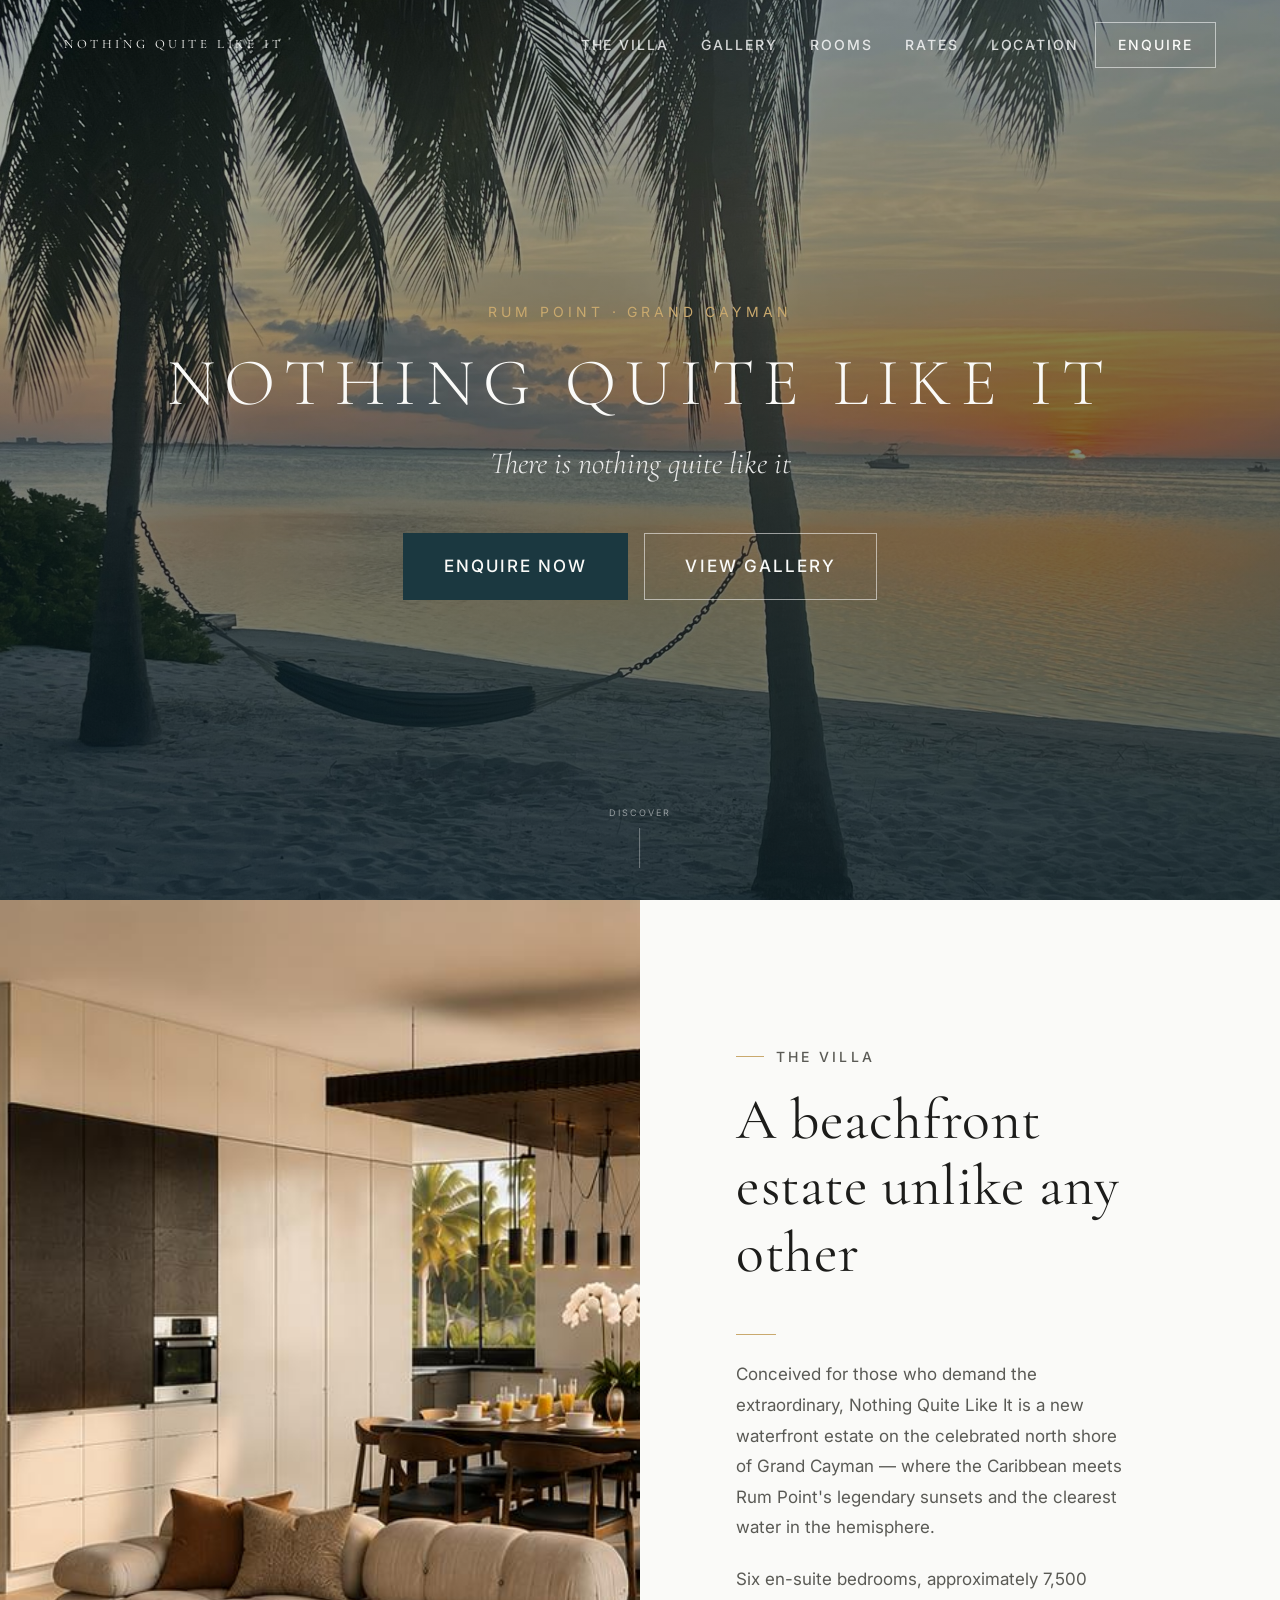
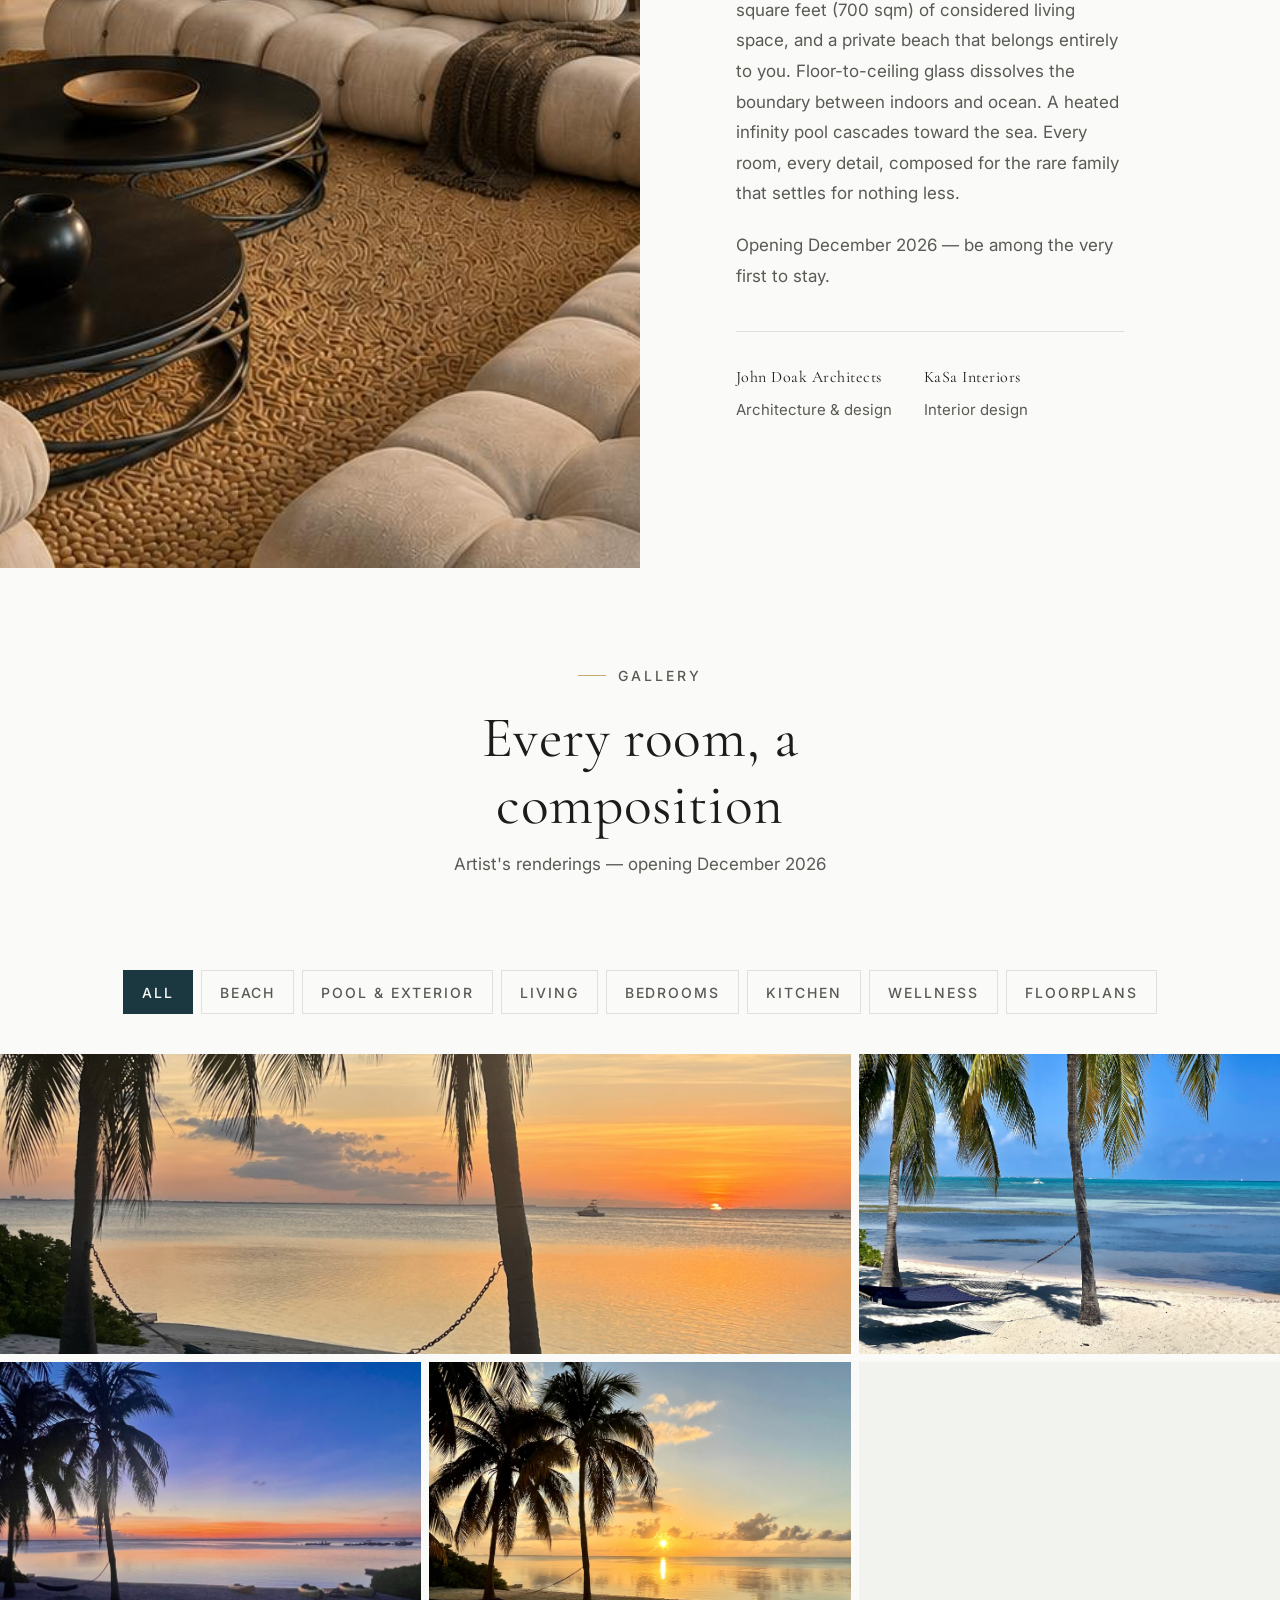
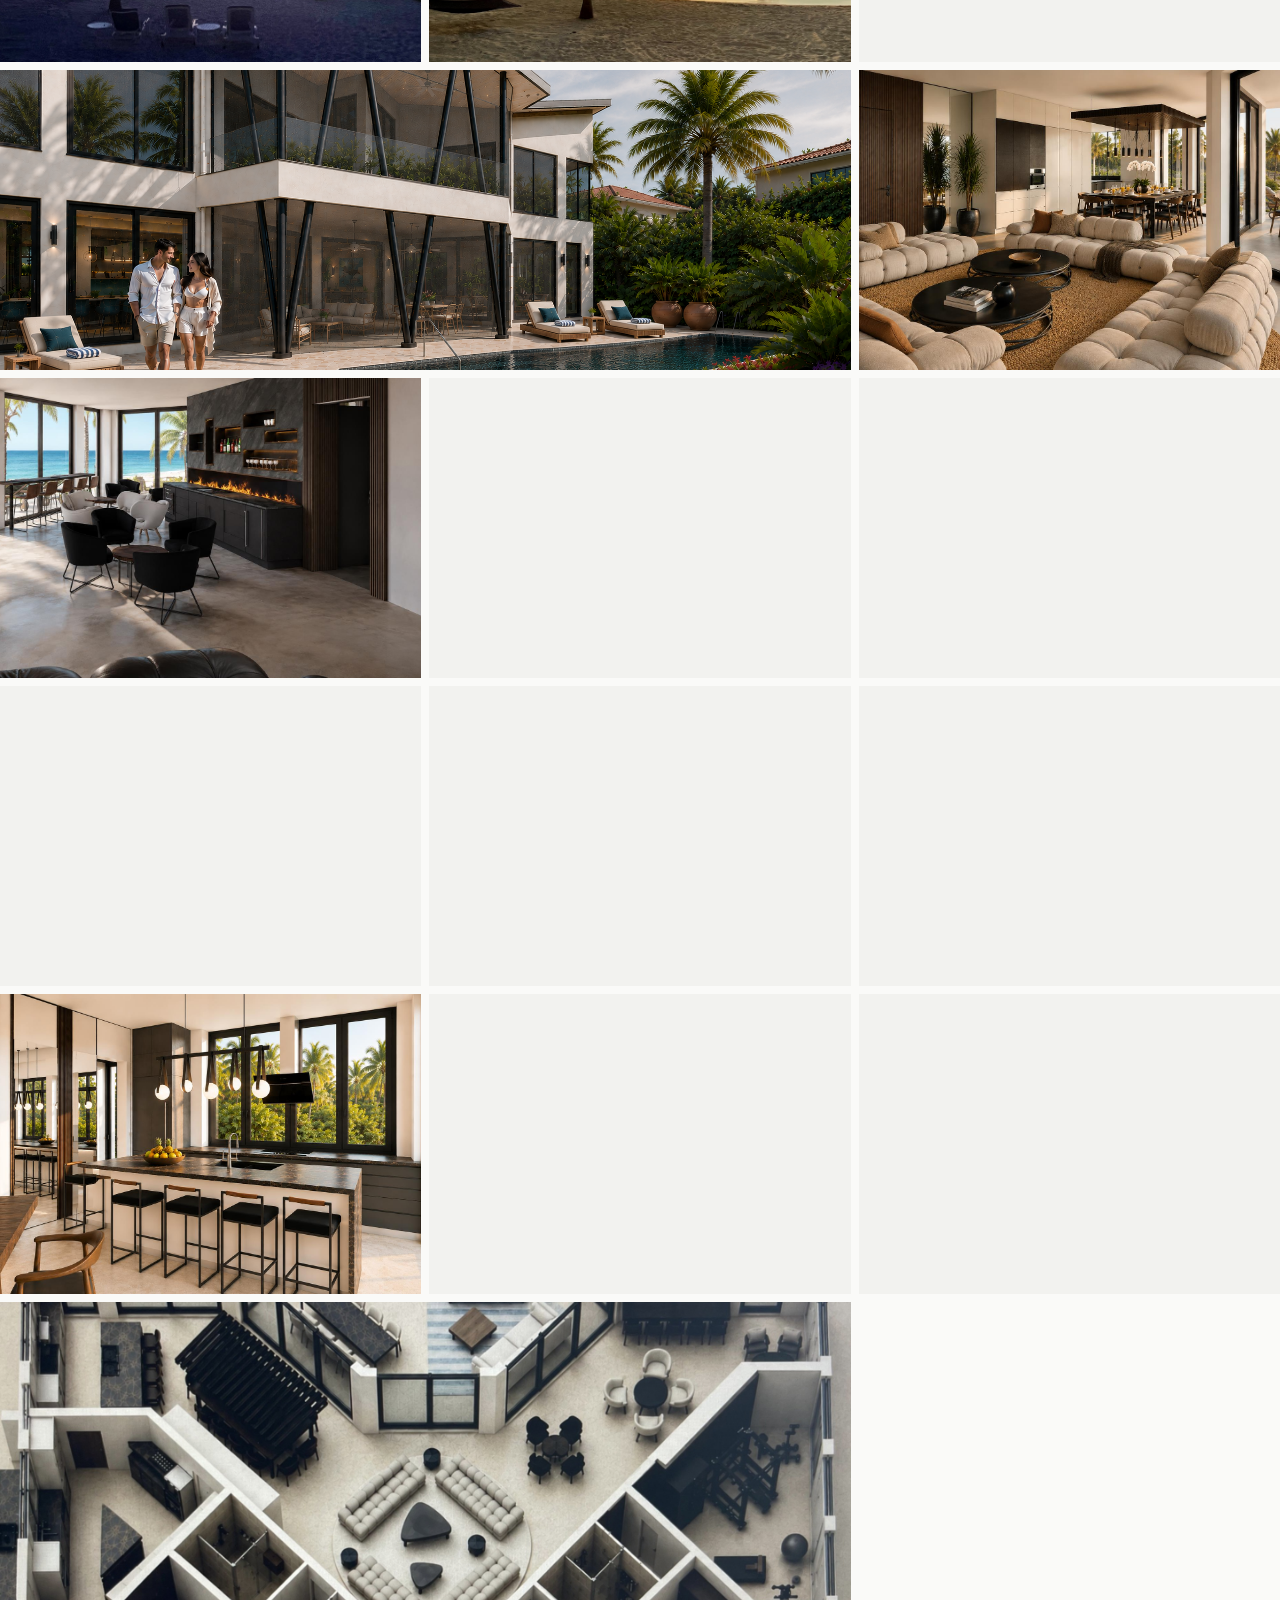
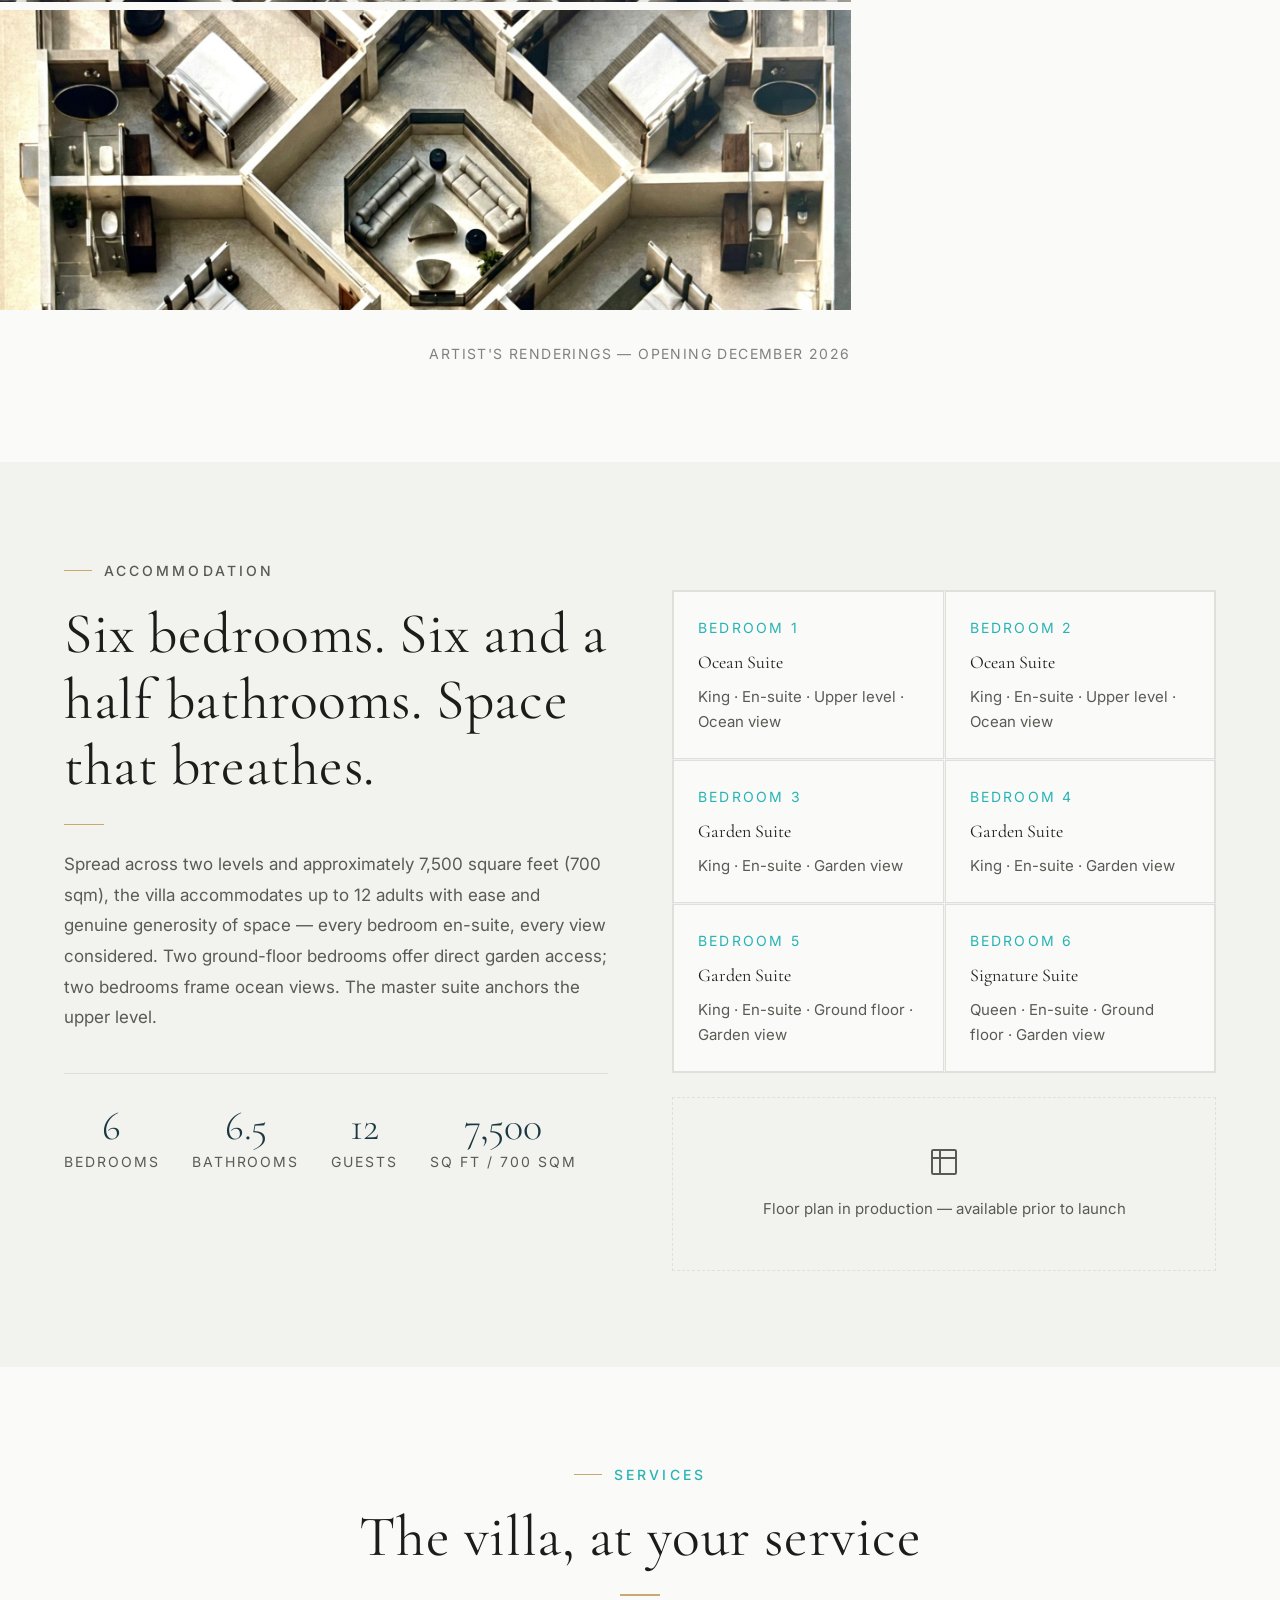
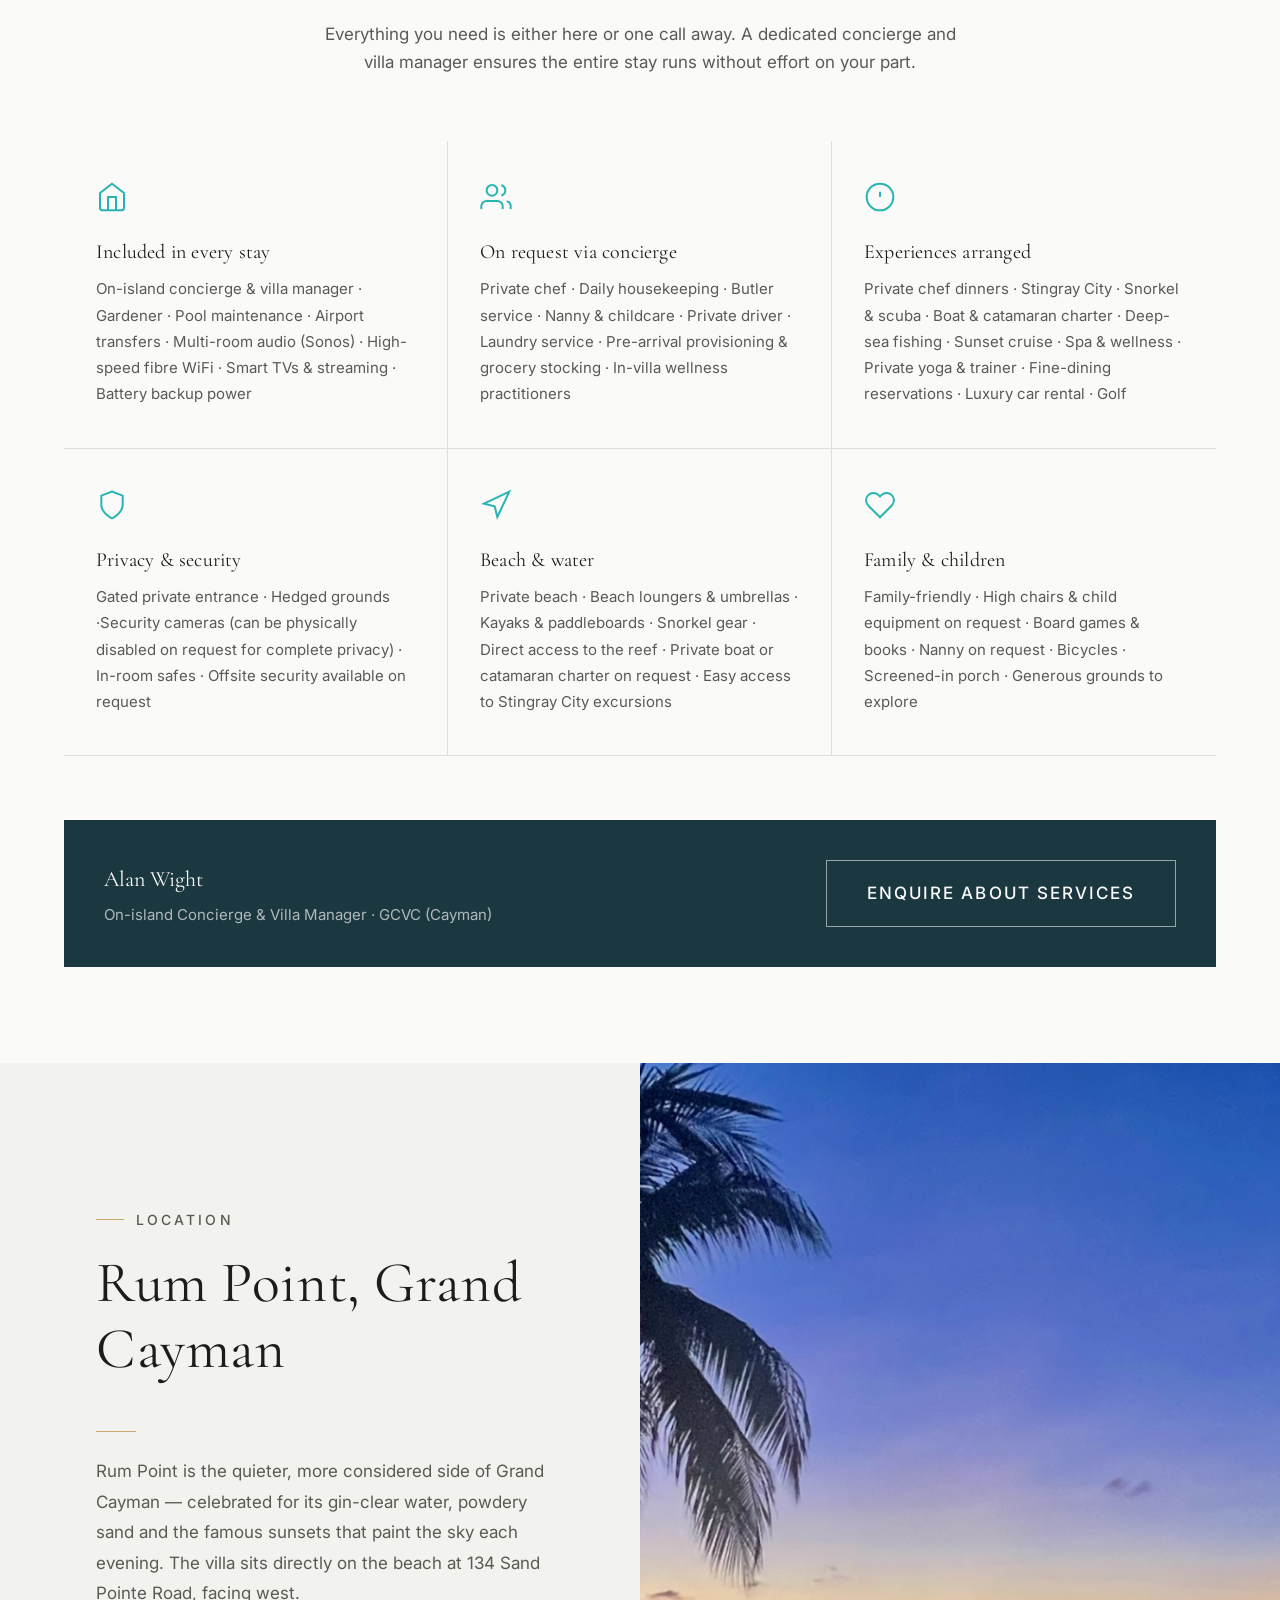
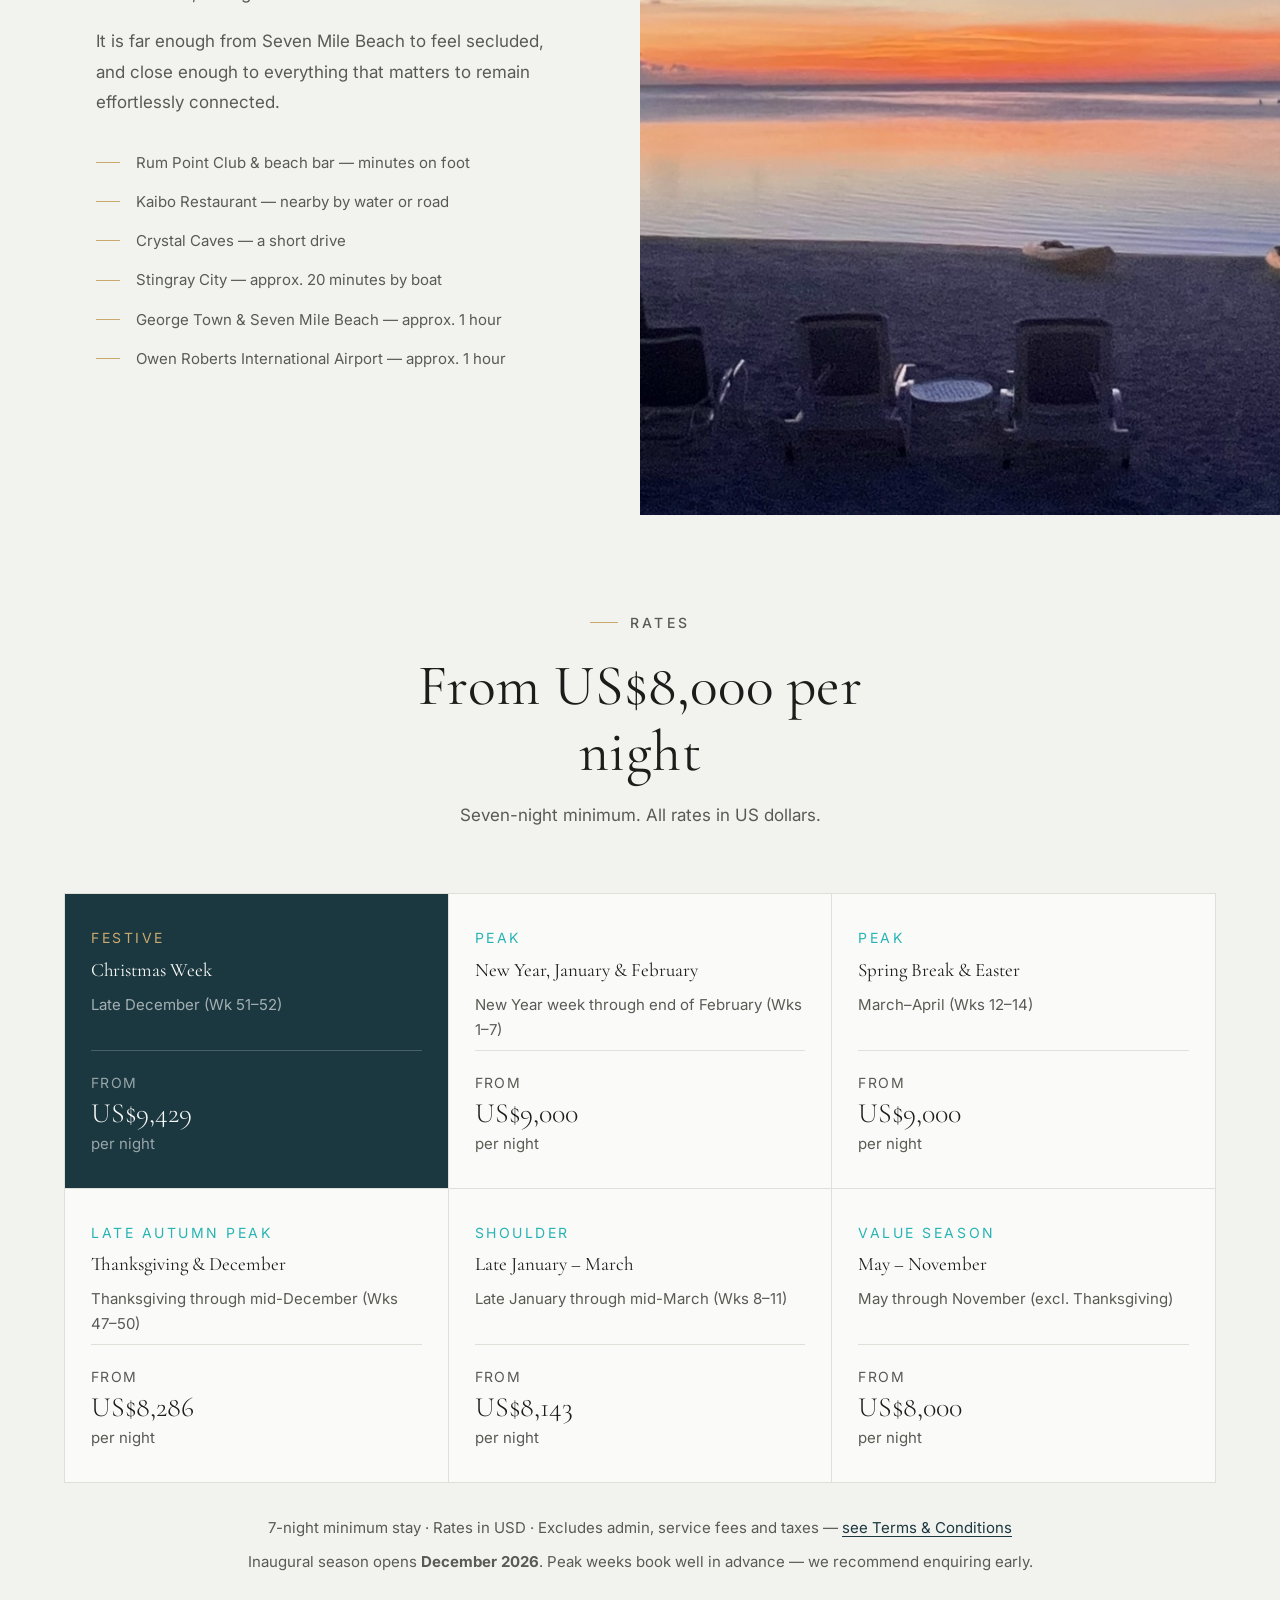
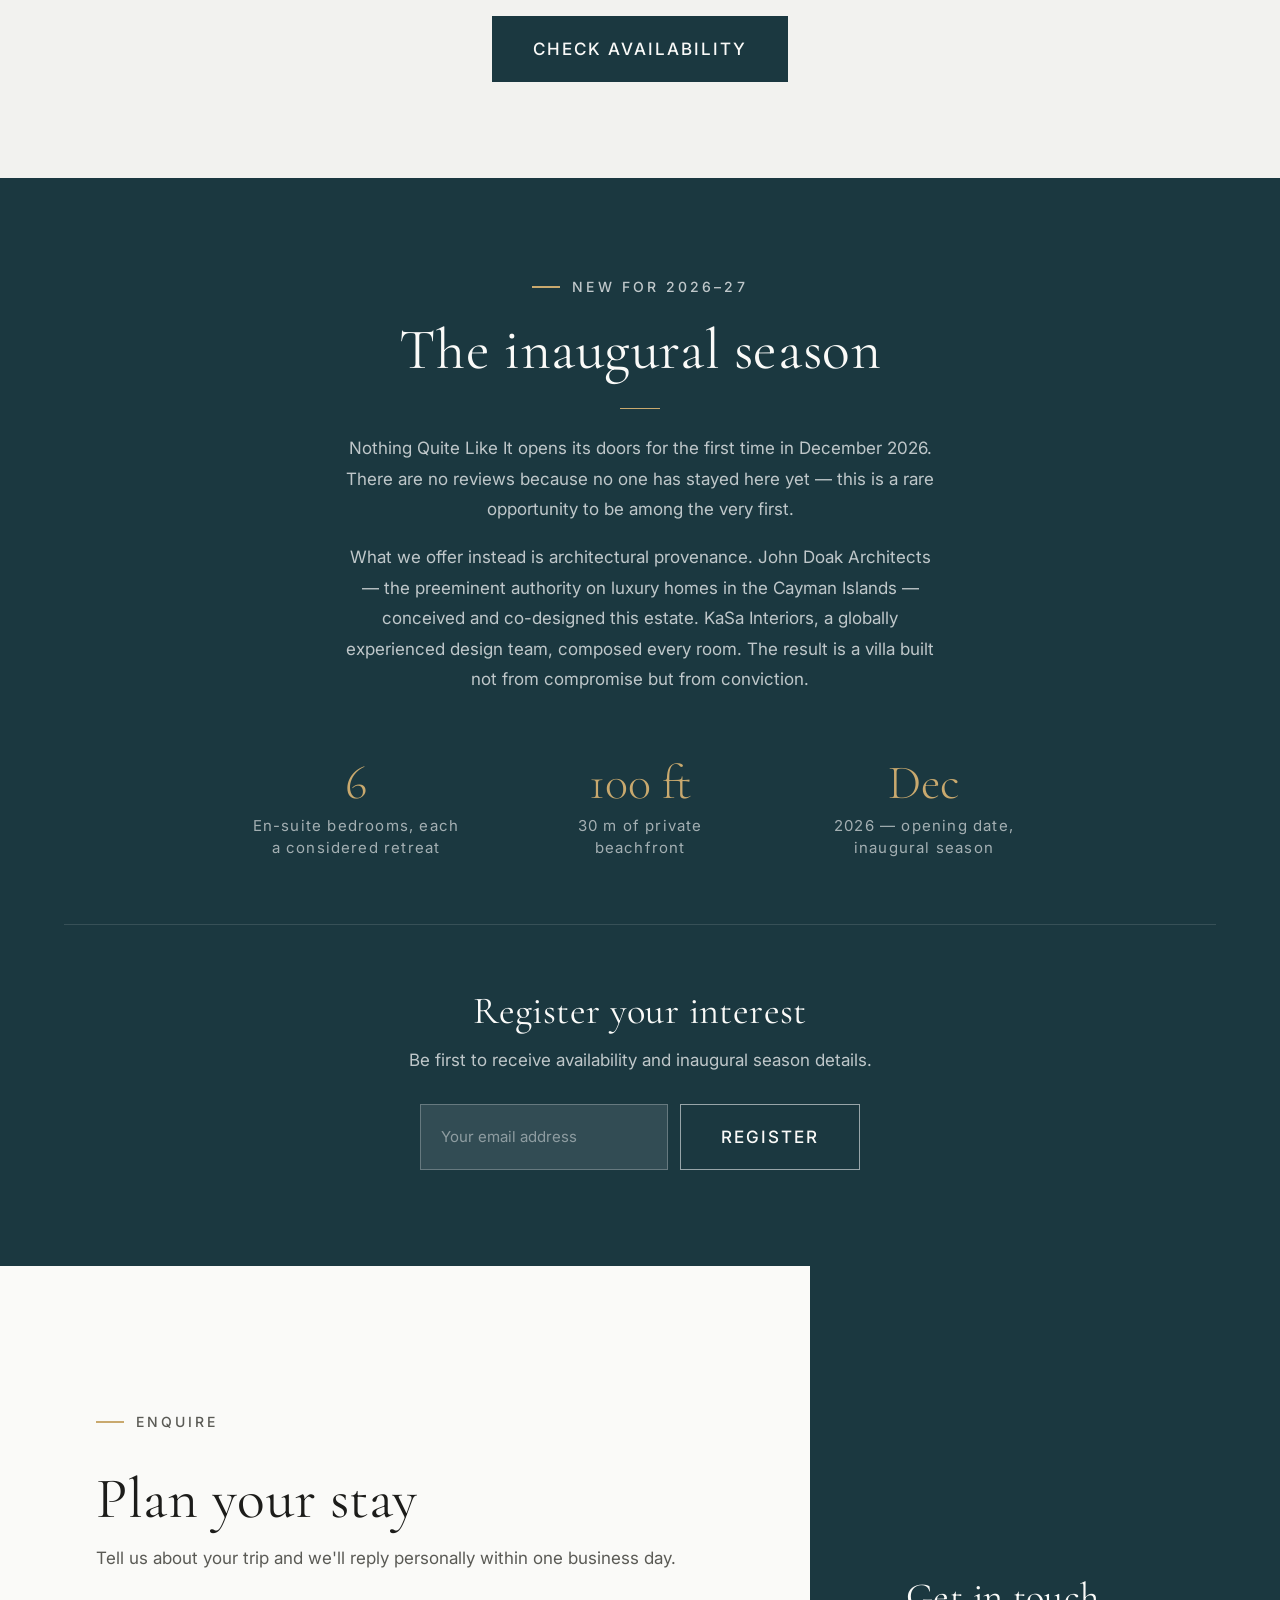
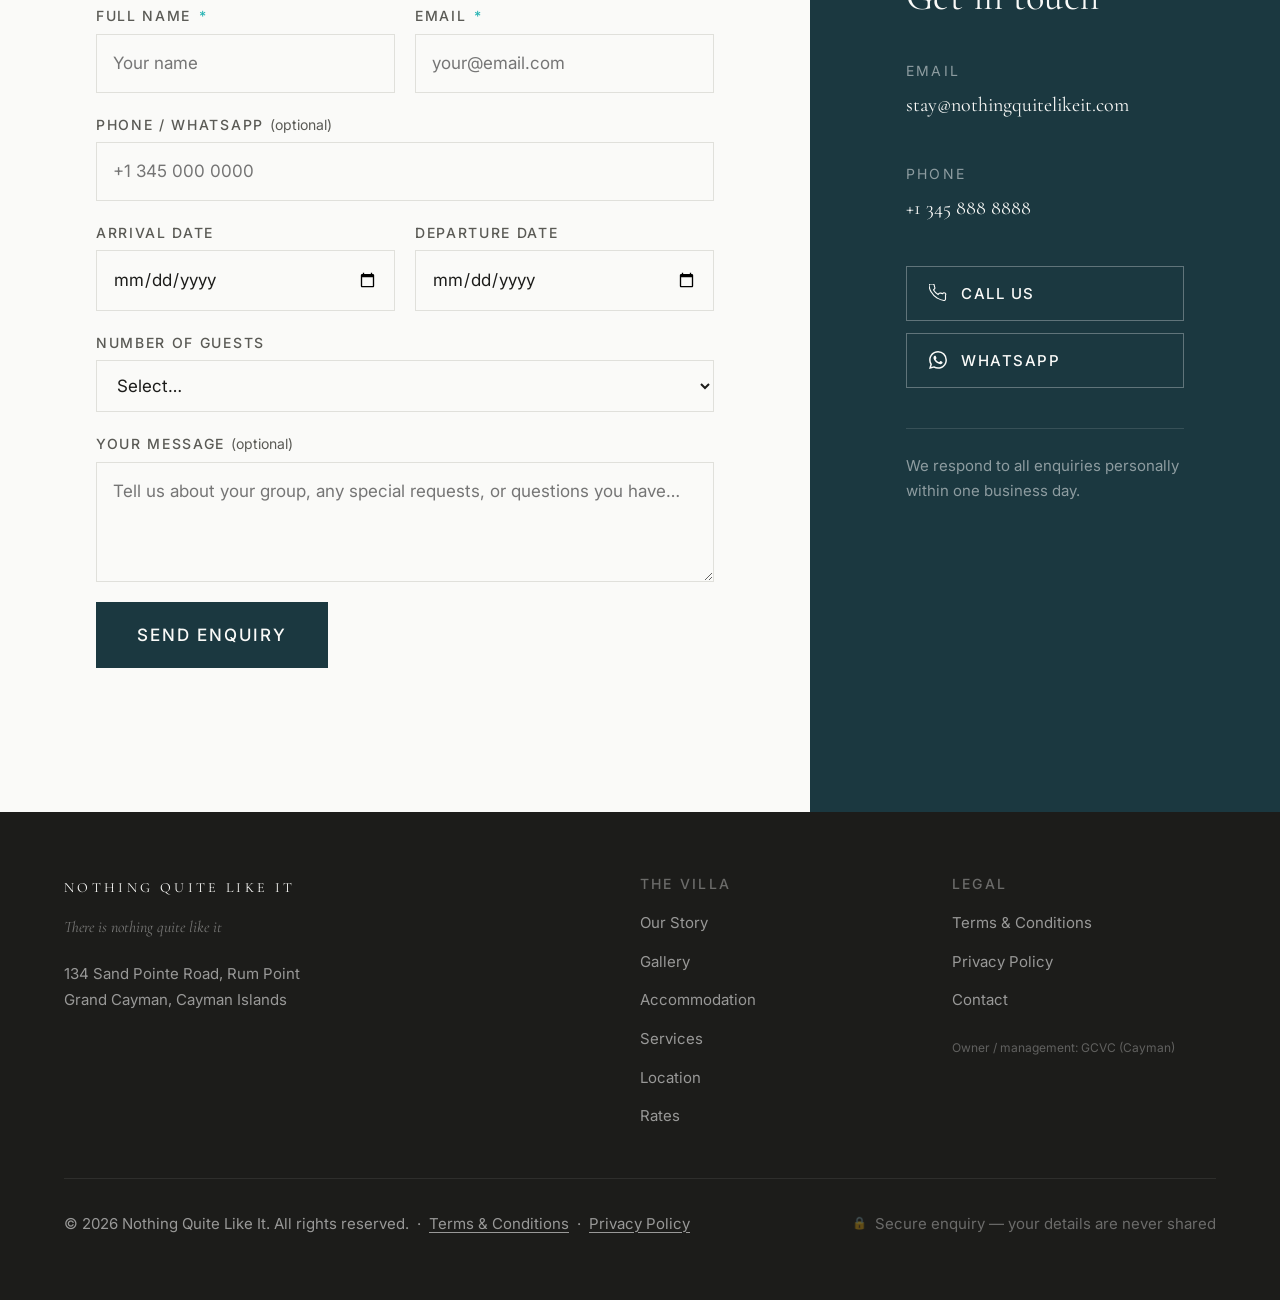
==== index.html @ a3baa177 "Hero: sequential wipes — title 5.6s, subtitle 5.6s, buttons 2.8s Co-Authored-By: Claude Sonnet 4.6 <" ====
<!DOCTYPE html>
<html lang="en">
<head>
  <meta charset="UTF-8">
  <meta name="viewport" content="width=device-width, initial-scale=1.0">
  <title>Nothing Quite Like It — Private Beachfront Villa, Rum Point, Grand Cayman</title>
  <meta name="description" content="An architecturally significant beachfront estate on Rum Point, Grand Cayman. Six en-suite bedrooms, private beach, heated infinity pool. Opening December 2026. Enquire for the inaugural season.">
  <link rel="canonical" href="https://www.nothingquitelikeit.com/">

  <!-- Open Graph -->
  <meta property="og:type"        content="website">
  <meta property="og:url"         content="https://www.nothingquitelikeit.com/">
  <meta property="og:title"       content="Nothing Quite Like It — Private Beachfront Villa, Grand Cayman">
  <meta property="og:description" content="An architecturally significant beachfront estate on Rum Point. Six bedrooms, private beach, infinity pool. Opening December 2026.">
  <meta property="og:image"       content="https://www.nothingquitelikeit.com/assets/images/hero-lounge-sunset.jpg">
  <meta name="twitter:card"       content="summary_large_image">

  <!-- Schema.org structured data -->
  <script type="application/ld+json">
  {
    "@context": "https://schema.org",
    "@type": "LodgingBusiness",
    "name": "Nothing Quite Like It",
    "description": "A private beachfront villa on Rum Point, Grand Cayman. Six bedrooms, private beach, infinity pool.",
    "url": "https://www.nothingquitelikeit.com",
    "telephone": "+13458888888",
    "email": "stay@nothingquitelikeit.com",
    "address": {
      "@type": "PostalAddress",
      "streetAddress": "134 Sand Pointe Road, Rum Point",
      "addressLocality": "Grand Cayman",
      "addressCountry": "KY"
    },
    "numberOfRooms": 6,
    "amenityFeature": [
      {"@type": "LocationFeatureSpecification", "name": "Private beach"},
      {"@type": "LocationFeatureSpecification", "name": "Infinity pool"},
      {"@type": "LocationFeatureSpecification", "name": "Fitness room"}
    ]
  }
  </script>

  <!-- Favicon -->
  <link rel="icon" href="/assets/favicon.svg" type="image/svg+xml">

  <!-- Google Fonts -->
  <link rel="preconnect" href="https://fonts.googleapis.com">
  <link rel="preconnect" href="https://fonts.gstatic.com" crossorigin>
  <link href="https://fonts.googleapis.com/css2?family=Cormorant+Garamond:ital,wght@0,300;0,400;1,300;1,400&family=Inter:wght@300;400;500&display=swap" rel="stylesheet">

  <!-- Styles -->
  <link rel="stylesheet" href="/css/tokens.css">
  <link rel="stylesheet" href="/css/base.css">
  <link rel="stylesheet" href="/css/main.css">
</head>
<body>

<!-- ══════════════════════════════════════════════════════════
     SITE HEADER
════════════════════════════════════════════════════════════ -->
<header class="site-header" role="banner">
  <a href="/" class="header__wordmark" aria-label="Nothing Quite Like It — home">
    Nothing Quite Like It
  </a>

  <nav class="header__actions" aria-label="Primary navigation">
    <ul class="header__nav" role="list">
      <li><a href="#story">The Villa</a></li>
      <li><a href="#gallery">Gallery</a></li>
      <li><a href="#accommodation">Rooms</a></li>
      <li><a href="#rates">Rates</a></li>
      <li><a href="#location">Location</a></li>
    </ul>
    <a href="#enquiry" class="btn header__cta">Enquire</a>
    <button class="header__menu-btn" aria-expanded="false" aria-controls="mobile-nav" aria-label="Open menu">
      <span></span><span></span><span></span>
    </button>
  </nav>
</header>

<!-- Mobile navigation -->
<nav class="mobile-nav" id="mobile-nav" aria-label="Mobile navigation">
  <a href="#story">The Villa</a>
  <a href="#gallery">Gallery</a>
  <a href="#accommodation">Rooms</a>
  <a href="#services">Services</a>
  <a href="#rates">Rates</a>
  <a href="#location">Location</a>
  <a href="#enquiry">Enquire</a>
</nav>


<!-- ══════════════════════════════════════════════════════════
     1. HERO
════════════════════════════════════════════════════════════ -->
<section class="hero" aria-label="Hero">
  <img
    class="hero__bg"
    src="/assets/images/beach-hammock-sunset.jpg"
    alt="Hammock between palms on the private beach at golden sunset, Rum Point"
    fetchpriority="high"
    decoding="async"
  >
  <div class="hero__overlay" aria-hidden="true"></div>

  <div class="hero__content">
    <p class="hero__location">Rum Point · Grand Cayman</p>
    <div class="hero__wipe-title">
      <h1 class="hero__name">Nothing Quite Like It</h1>
    </div>
    <div class="hero__wipe-subtitle">
      <p class="hero__tagline">There is nothing quite like it</p>
    </div>
    <div class="hero__wipe-actions">
      <div class="hero__actions">
        <a href="#enquiry" class="btn btn--primary">Enquire Now</a>
        <a href="#gallery" class="btn btn--outline">View Gallery</a>
      </div>
    </div>
  </div>

  <div class="hero__scroll-cue" aria-hidden="true">Discover</div>
</section>


<!-- ══════════════════════════════════════════════════════════
     2. THE STORY
════════════════════════════════════════════════════════════ -->
<section class="story" id="story" aria-labelledby="story-heading">
  <div class="story__image">
    <img
      src="/assets/images/gallery-living-dining.jpg"
      alt="Open-plan living and dining with floor-to-ceiling glass and ocean views beyond"
      loading="lazy"
      decoding="async"
    >
  </div>

  <div class="story__content">
    <p class="eyebrow">The Villa</p>
    <h2 id="story-heading">A beachfront estate unlike any other</h2>
    <span class="gold-rule"></span>
    <p>Conceived for those who demand the extraordinary, Nothing Quite Like It is a new waterfront estate on the celebrated north shore of Grand Cayman — where the Caribbean meets Rum Point's legendary sunsets and the clearest water in the hemisphere.</p>
    <p>Six en-suite bedrooms, approximately 7,500 square feet (700 sqm) of considered living space, and a private beach that belongs entirely to you. Floor-to-ceiling glass dissolves the boundary between indoors and ocean. A heated infinity pool cascades toward the sea. Every room, every detail, composed for the rare family that settles for nothing less.</p>
    <p>Opening December 2026 — be among the very first to stay.</p>

    <div class="story__pedigree">
      <div class="story__credit">
        <strong>John Doak Architects</strong>
        <span>Architecture &amp; design</span>
      </div>
      <div class="story__credit">
        <strong>KaSa Interiors</strong>
        <span>Interior design</span>
      </div>
    </div>

    <!-- TODO_CONFIRM: verify architect and interior designer names/credits before launch -->
  </div>
</section>


<!-- ══════════════════════════════════════════════════════════
     3. GALLERY
════════════════════════════════════════════════════════════ -->
<section class="gallery section" id="gallery" aria-labelledby="gallery-heading">
  <div class="gallery__intro reveal">
    <p class="eyebrow" style="justify-content:center">Gallery</p>
    <h2 id="gallery-heading">Every room, a composition</h2>
    <p>Artist's renderings — opening December 2026</p>
  </div>

  <div class="gallery__filter" role="group" aria-label="Filter gallery by room">
    <button class="gallery__filter-btn active" data-filter="all">All</button>
    <button class="gallery__filter-btn" data-filter="beach">Beach</button>
    <button class="gallery__filter-btn" data-filter="exterior">Pool &amp; Exterior</button>
    <button class="gallery__filter-btn" data-filter="living">Living</button>
    <button class="gallery__filter-btn" data-filter="bedroom">Bedrooms</button>
    <button class="gallery__filter-btn" data-filter="kitchen">Kitchen</button>
    <button class="gallery__filter-btn" data-filter="wellness">Wellness</button>
    <button class="gallery__filter-btn" data-filter="floorplan">Floorplans</button>
  </div>

  <div class="gallery__grid">

    <div class="gallery__item gallery__item--wide"
         data-group="beach"
         data-src="/assets/images/beach-hammock-sunset.jpg"
         data-label="Private Beach at Sunset">
      <img src="/assets/images/beach-hammock-sunset.jpg"
           alt="Hammock between palms on the private beach at golden sunset"
           loading="lazy" decoding="async">
      <div class="gallery__item-overlay">
        <span class="gallery__item-label">Private Beach at Sunset</span>
      </div>
    </div>

    <div class="gallery__item"
         data-group="beach"
         data-src="/assets/images/beach-hammock-day.jpg"
         data-label="Private Beach">
      <img src="/assets/images/beach-hammock-day.jpg"
           alt="Hammock between palms on the private beach with turquoise Caribbean water"
           loading="lazy" decoding="async">
      <div class="gallery__item-overlay">
        <span class="gallery__item-label">Private Beach</span>
      </div>
    </div>

    <div class="gallery__item"
         data-group="beach"
         data-src="/assets/images/beach-dusk.jpg"
         data-label="Beach at Dusk">
      <img src="/assets/images/beach-dusk.jpg"
           alt="Private beach at dusk — sun loungers, kayaks and palm silhouettes"
           loading="lazy" decoding="async">
      <div class="gallery__item-overlay">
        <span class="gallery__item-label">Beach at Dusk</span>
      </div>
    </div>

    <div class="gallery__item"
         data-group="beach"
         data-src="/assets/images/beach-sunrise.jpg"
         data-label="Rum Point Sunrise">
      <img src="/assets/images/beach-sunrise.jpg"
           alt="Palm trees and hammock at sunrise on Rum Point beach"
           loading="lazy" decoding="async">
      <div class="gallery__item-overlay">
        <span class="gallery__item-label">Rum Point Sunrise</span>
      </div>
    </div>

    <div class="gallery__item"
         data-group="beach"
         data-src="/assets/images/beach-sunset-water.jpg"
         data-label="Rum Point Sunset">
      <img src="/assets/images/beach-sunset-water.jpg"
           alt="Rum Point sunset reflected in calm Caribbean waters"
           loading="lazy" decoding="async">
      <div class="gallery__item-overlay">
        <span class="gallery__item-label">Rum Point Sunset</span>
      </div>
    </div>

    <div class="gallery__item gallery__item--wide"
         data-group="exterior"
         data-src="/assets/images/hero-pool-exterior.png"
         data-label="Pool &amp; Exterior">
      <img src="/assets/images/hero-pool-exterior.png"
           alt="Contemporary villa exterior with infinity pool and tropical gardens"
           loading="lazy" decoding="async">
      <div class="gallery__item-overlay">
        <span class="gallery__item-label">Pool &amp; Exterior</span>
      </div>
    </div>

    <div class="gallery__item"
         data-group="living"
         data-src="/assets/images/gallery-living-dining.jpg"
         data-label="Living &amp; Dining">
      <img src="/assets/images/gallery-living-dining.jpg"
           alt="Open-plan living and dining room with ocean views"
           loading="lazy" decoding="async">
      <div class="gallery__item-overlay">
        <span class="gallery__item-label">Living &amp; Dining</span>
      </div>
    </div>

    <div class="gallery__item"
         data-group="living"
         data-src="/assets/images/gallery-lounge-day.jpg"
         data-label="Lounge &amp; Bar">
      <img src="/assets/images/gallery-lounge-day.jpg"
           alt="Lounge and bar with direct ocean views and fireplace"
           loading="lazy" decoding="async">
      <div class="gallery__item-overlay">
        <span class="gallery__item-label">Lounge &amp; Bar</span>
      </div>
    </div>

    <div class="gallery__item"
         data-group="living"
         data-src="/assets/images/hero-lounge-sunset.jpg"
         data-label="Sunset Lounge">
      <img src="/assets/images/hero-lounge-sunset.jpg"
           alt="Lounge at sunset with guests, fireplace and Caribbean horizon"
           loading="lazy" decoding="async">
      <div class="gallery__item-overlay">
        <span class="gallery__item-label">Sunset Lounge</span>
      </div>
    </div>

    <div class="gallery__item"
         data-group="bedroom"
         data-src="/assets/images/gallery-bedroom-5.jpg"
         data-label="Garden-View King Suite">
      <img src="/assets/images/gallery-bedroom-5.jpg"
           alt="King bedroom with garden views and warm walnut finishes"
           loading="lazy" decoding="async">
      <div class="gallery__item-overlay">
        <span class="gallery__item-label">Garden-View King Suite</span>
      </div>
    </div>

    <div class="gallery__item"
         data-group="bedroom"
         data-src="/assets/images/gallery-bedroom-6.jpg"
         data-label="Signature Suite">
      <img src="/assets/images/gallery-bedroom-6.jpg"
           alt="Signature suite with palm-mural feature wall and garden views"
           loading="lazy" decoding="async">
      <div class="gallery__item-overlay">
        <span class="gallery__item-label">Signature Suite</span>
      </div>
    </div>

    <div class="gallery__item"
         data-group="bedroom"
         data-src="/assets/images/gallery-ensuite.jpg"
         data-label="En-Suite Bathroom">
      <img src="/assets/images/gallery-ensuite.jpg"
           alt="Spa-quality en-suite with stone shower and vessel basin"
           loading="lazy" decoding="async">
      <div class="gallery__item-overlay">
        <span class="gallery__item-label">En-Suite Bathroom</span>
      </div>
    </div>

    <div class="gallery__item"
         data-group="bedroom"
         data-src="/assets/images/gallery-powder-room.jpg"
         data-label="Guest Powder Room">
      <img src="/assets/images/gallery-powder-room.jpg"
           alt="Guest powder room with stone vessel sink and tropical mural"
           loading="lazy" decoding="async">
      <div class="gallery__item-overlay">
        <span class="gallery__item-label">Powder Room</span>
      </div>
    </div>

    <div class="gallery__item"
         data-group="kitchen"
         data-src="/assets/images/gallery-kitchen.jpg"
         data-label="Chef's Kitchen">
      <img src="/assets/images/gallery-kitchen.jpg"
           alt="Chef's kitchen with marble island and premium appliances"
           loading="lazy" decoding="async">
      <div class="gallery__item-overlay">
        <span class="gallery__item-label">Chef's Kitchen</span>
      </div>
    </div>

    <div class="gallery__item"
         data-group="kitchen"
         data-src="/assets/images/gallery-private-chef.jpg"
         data-label="Prep Kitchen">
      <img src="/assets/images/gallery-private-chef.jpg"
           alt="Prep kitchen for private chef use"
           loading="lazy" decoding="async">
      <div class="gallery__item-overlay">
        <span class="gallery__item-label">Prep Kitchen</span>
      </div>
    </div>

    <div class="gallery__item"
         data-group="wellness"
         data-src="/assets/images/gallery-gym-lifestyle.jpg"
         data-label="Private Fitness Room">
      <img src="/assets/images/gallery-gym-lifestyle.jpg"
           alt="Fully equipped private gym with personal trainer"
           loading="lazy" decoding="async">
      <div class="gallery__item-overlay">
        <span class="gallery__item-label">Private Fitness Room</span>
      </div>
    </div>


    <div class="gallery__item gallery__item--wide"
         data-group="floorplan"
         data-src="/260622_Floorplans/Level 1.jpg"
         data-label="Level 1 Floorplan">
      <img src="/260622_Floorplans/Level 1.jpg"
           alt="Level 1 floorplan"
           loading="lazy" decoding="async">
      <div class="gallery__item-overlay">
        <span class="gallery__item-label">Level 1</span>
      </div>
    </div>

    <div class="gallery__item gallery__item--wide"
         data-group="floorplan"
         data-src="/260622_Floorplans/Level 2.jpg"
         data-label="Level 2 Floorplan">
      <img src="/260622_Floorplans/Level 2.jpg"
           alt="Level 2 floorplan"
           loading="lazy" decoding="async">
      <div class="gallery__item-overlay">
        <span class="gallery__item-label">Level 2</span>
      </div>
    </div>

  </div><!-- /gallery__grid -->

  <div class="gallery__footer">
    <p class="renderings-note">Artist's renderings — opening December 2026</p>
  </div>
</section>

<!-- Lightbox -->
<div class="lightbox" role="dialog" aria-modal="true" aria-label="Image viewer" aria-hidden="true">
  <button class="lightbox__close" aria-label="Close">&#x2715;</button>
  <button class="lightbox__prev" aria-label="Previous image">&#x2039;</button>
  <img class="lightbox__img" src="" alt="">
  <button class="lightbox__next" aria-label="Next image">&#x203A;</button>
  <p class="lightbox__caption"></p>
</div>


<!-- ══════════════════════════════════════════════════════════
     4. ACCOMMODATION
════════════════════════════════════════════════════════════ -->
<section class="accommodation section" id="accommodation" aria-labelledby="accommodation-heading">
  <div class="container">
    <div class="accommodation__inner">

      <div class="reveal">
        <p class="eyebrow">Accommodation</p>
        <h2 id="accommodation-heading">Six bedrooms. Six and a half bathrooms. Space that breathes.</h2>
        <span class="gold-rule"></span>
        <p>Spread across two levels and approximately 7,500 square feet (700 sqm), the villa accommodates up to 12 adults with ease and genuine generosity of space — every bedroom en-suite, every view considered. Two ground-floor bedrooms offer direct garden access; two bedrooms frame ocean views. The master suite anchors the upper level.</p>
        <!-- TODO_CONFIRM: Government-licensed maximum occupancy number -->

        <div class="stats-row">
          <div class="stat">
            <div class="stat__number">6</div>
            <div class="stat__label">Bedrooms</div>
          </div>
          <div class="stat">
            <div class="stat__number">6.5</div>
            <div class="stat__label">Bathrooms</div>
          </div>
          <div class="stat">
            <div class="stat__number">12</div>
            <div class="stat__label">Guests</div>
          </div>
          <div class="stat">
            <div class="stat__number">7,500</div>
            <div class="stat__label">Sq ft / 700 sqm</div>
          </div>
        </div>
      </div>

      <div class="reveal reveal--d2">
        <div class="bedroom-grid">

          <div class="bedroom-card">
            <div class="bedroom-card__label">Bedroom 1</div>
            <div class="bedroom-card__name">Ocean Suite</div>
            <div class="bedroom-card__detail">King · En-suite · Upper level · Ocean view</div>
          </div>

          <div class="bedroom-card">
            <div class="bedroom-card__label">Bedroom 2</div>
            <div class="bedroom-card__name">Ocean Suite</div>
            <div class="bedroom-card__detail">King · En-suite · Upper level · Ocean view</div>
          </div>

          <div class="bedroom-card">
            <div class="bedroom-card__label">Bedroom 3</div>
            <div class="bedroom-card__name">Garden Suite</div>
            <div class="bedroom-card__detail">King · En-suite · Garden view</div>
          </div>

          <div class="bedroom-card">
            <div class="bedroom-card__label">Bedroom 4</div>
            <div class="bedroom-card__name">Garden Suite</div>
            <div class="bedroom-card__detail">King · En-suite · Garden view</div>
          </div>

          <div class="bedroom-card">
            <div class="bedroom-card__label">Bedroom 5</div>
            <div class="bedroom-card__name">Garden Suite</div>
            <div class="bedroom-card__detail">King · En-suite · Ground floor · Garden view</div>
          </div>

          <div class="bedroom-card">
            <div class="bedroom-card__label">Bedroom 6</div>
            <div class="bedroom-card__name">Signature Suite</div>
            <div class="bedroom-card__detail">Queen · En-suite · Ground floor · Garden view</div>
          </div>

        </div><!-- /bedroom-grid -->

        <div class="floor-plan-placeholder" style="margin-top:1.5rem;">
          <svg width="32" height="32" viewBox="0 0 24 24" fill="none" stroke="currentColor" stroke-width="1.5" aria-hidden="true">
            <rect x="3" y="3" width="18" height="18" rx="1"/><path d="M3 9h18M9 3v18"/>
          </svg>
          <p>Floor plan in production — available prior to launch</p>
        </div>
      </div>

    </div><!-- /accommodation__inner -->
  </div>
</section>


<!-- ══════════════════════════════════════════════════════════
     5. SERVICES & CONCIERGE
════════════════════════════════════════════════════════════ -->
<section class="section" id="services" aria-labelledby="services-heading">
  <div class="container">
    <div class="services__header reveal">
      <p class="eyebrow" style="justify-content:center">Services</p>
      <h2 id="services-heading">The villa, at your service</h2>
      <span class="gold-rule" style="margin-inline:auto"></span>
      <p style="color:var(--c-ink-light)">Everything you need is either here or one call away. A dedicated concierge and villa manager ensures the entire stay runs without effort on your part.</p>
    </div>

    <div class="services__grid">

      <div class="service-card reveal reveal--d1">
        <svg class="service-card__icon" viewBox="0 0 24 24" fill="none" stroke="currentColor" stroke-width="1.5" aria-hidden="true">
          <path d="M3 9l9-7 9 7v11a2 2 0 01-2 2H5a2 2 0 01-2-2z"/><polyline points="9 22 9 12 15 12 15 22"/>
        </svg>
        <h3 class="service-card__title">Included in every stay</h3>
        <p class="service-card__body">On-island concierge &amp; villa manager · Gardener · Pool maintenance · Airport transfers · Multi-room audio (Sonos) · High-speed fibre WiFi · Smart TVs &amp; streaming · Battery backup power</p>
      </div>

      <div class="service-card reveal reveal--d2">
        <svg class="service-card__icon" viewBox="0 0 24 24" fill="none" stroke="currentColor" stroke-width="1.5" aria-hidden="true">
          <path d="M17 21v-2a4 4 0 00-4-4H5a4 4 0 00-4 4v2"/><circle cx="9" cy="7" r="4"/><path d="M23 21v-2a4 4 0 00-3-3.87"/><path d="M16 3.13a4 4 0 010 7.75"/>
        </svg>
        <h3 class="service-card__title">On request via concierge</h3>
        <p class="service-card__body">Private chef · Daily housekeeping · Butler service · Nanny &amp; childcare · Private driver · Laundry service · Pre-arrival provisioning &amp; grocery stocking · In-villa wellness practitioners</p>
      </div>

      <div class="service-card reveal reveal--d3">
        <svg class="service-card__icon" viewBox="0 0 24 24" fill="none" stroke="currentColor" stroke-width="1.5" aria-hidden="true">
          <circle cx="12" cy="12" r="10"/><line x1="12" y1="8" x2="12" y2="12"/><line x1="12" y1="16" x2="12.01" y2="16"/>
        </svg>
        <h3 class="service-card__title">Experiences arranged</h3>
        <p class="service-card__body">Private chef dinners · Stingray City · Snorkel &amp; scuba · Boat &amp; catamaran charter · Deep-sea fishing · Sunset cruise · Spa &amp; wellness · Private yoga &amp; trainer · Fine-dining reservations · Luxury car rental · Golf</p>
      </div>

      <div class="service-card reveal reveal--d1">
        <svg class="service-card__icon" viewBox="0 0 24 24" fill="none" stroke="currentColor" stroke-width="1.5" aria-hidden="true">
          <path d="M12 22s8-4 8-10V5l-8-3-8 3v7c0 6 8 10 8 10z"/>
        </svg>
        <h3 class="service-card__title">Privacy &amp; security</h3>
        <p class="service-card__body">Gated private entrance · Hedged grounds ·Security cameras (can be physically disabled on request for complete privacy) · In-room safes · Offsite security available on request</p>
      </div>

      <div class="service-card reveal reveal--d2">
        <svg class="service-card__icon" viewBox="0 0 24 24" fill="none" stroke="currentColor" stroke-width="1.5" aria-hidden="true">
          <path d="M3 11l19-9-9 19-2-8-8-2z"/>
        </svg>
        <h3 class="service-card__title">Beach &amp; water</h3>
        <p class="service-card__body">Private beach · Beach loungers &amp; umbrellas · Kayaks &amp; paddleboards · Snorkel gear · Direct access to the reef · Private boat or catamaran charter on request · Easy access to Stingray City excursions</p>
      </div>

      <div class="service-card reveal reveal--d3">
        <svg class="service-card__icon" viewBox="0 0 24 24" fill="none" stroke="currentColor" stroke-width="1.5" aria-hidden="true">
          <path d="M20.84 4.61a5.5 5.5 0 00-7.78 0L12 5.67l-1.06-1.06a5.5 5.5 0 00-7.78 7.78l1.06 1.06L12 21.23l7.78-7.78 1.06-1.06a5.5 5.5 0 000-7.78z"/>
        </svg>
        <h3 class="service-card__title">Family &amp; children</h3>
        <p class="service-card__body">Family-friendly · High chairs &amp; child equipment on request · Board games &amp; books · Nanny on request · Bicycles · Screened-in porch · Generous grounds to explore</p>
      </div>

    </div><!-- /services__grid -->

    <div class="services__concierge reveal">
      <div>
        <p class="concierge__name">Alan Wight</p>
        <p class="concierge__role">On-island Concierge &amp; Villa Manager · GCVC (Cayman)</p>
      </div>
      <a href="#enquiry" class="btn btn--outline">Enquire about services</a>
    </div>

  </div>
</section>


<!-- ══════════════════════════════════════════════════════════
     6. LOCATION
════════════════════════════════════════════════════════════ -->
<section class="location" id="location" aria-labelledby="location-heading">

  <div class="location__content">
    <p class="eyebrow">Location</p>
    <h2 id="location-heading">Rum Point, Grand Cayman</h2>
    <span class="gold-rule"></span>
    <p>Rum Point is the quieter, more considered side of Grand Cayman — celebrated for its gin-clear water, powdery sand and the famous sunsets that paint the sky each evening. The villa sits directly on the beach at 134 Sand Pointe Road, facing west.</p>
    <p>It is far enough from Seven Mile Beach to feel secluded, and close enough to everything that matters to remain effortlessly connected.</p>

    <div class="location__highlights">
      <div class="location__highlight">Rum Point Club &amp; beach bar — minutes on foot</div>
      <div class="location__highlight">Kaibo Restaurant — nearby by water or road</div>
      <div class="location__highlight">Crystal Caves — a short drive</div>
      <div class="location__highlight">Stingray City — approx. 20 minutes by boat</div>
      <div class="location__highlight">George Town &amp; Seven Mile Beach — approx. 1 hour</div>
      <div class="location__highlight">Owen Roberts International Airport — approx. 1 hour</div>
    </div>
  </div>

  <div class="location__image">
    <img
      src="/assets/images/beach-dusk.jpg"
      alt="The private beach at dusk — sun loungers, kayaks and palm silhouettes at Rum Point"
      loading="lazy"
      decoding="async"
    >
  </div>

</section>


<!-- ══════════════════════════════════════════════════════════
     7. RATES & AVAILABILITY
════════════════════════════════════════════════════════════ -->
<section class="section section--alt" id="rates" aria-labelledby="rates-heading">
  <div class="container">

    <div class="rates__header reveal">
      <p class="eyebrow" style="justify-content:center">Rates</p>
      <h2 id="rates-heading">From US$8,000 per night</h2>
      <p>Seven-night minimum. All rates in US dollars.</p>
    </div>

    <div class="rates__grid reveal reveal--d1">

      <div class="rate-card rate-card--featured">
        <div class="rate-card__season">Festive</div>
        <div class="rate-card__name">Christmas Week</div>
        <div class="rate-card__weeks">Late December (Wk 51–52)</div>
        <div class="rate-card__price">
          <div class="rate-card__from">From</div>
          <div class="rate-card__amount">US$9,429</div>
          <div class="rate-card__per">per night</div>
        </div>
      </div>

      <div class="rate-card">
        <div class="rate-card__season">Peak</div>
        <div class="rate-card__name">New Year, January &amp; February</div>
        <div class="rate-card__weeks">New Year week through end of February (Wks 1–7)</div>
        <div class="rate-card__price">
          <div class="rate-card__from">From</div>
          <div class="rate-card__amount">US$9,000</div>
          <div class="rate-card__per">per night</div>
        </div>
      </div>

      <div class="rate-card">
        <div class="rate-card__season">Peak</div>
        <div class="rate-card__name">Spring Break &amp; Easter</div>
        <div class="rate-card__weeks">March–April (Wks 12–14)</div>
        <div class="rate-card__price">
          <div class="rate-card__from">From</div>
          <div class="rate-card__amount">US$9,000</div>
          <div class="rate-card__per">per night</div>
        </div>
      </div>

      <div class="rate-card">
        <div class="rate-card__season">Late Autumn Peak</div>
        <div class="rate-card__name">Thanksgiving &amp; December</div>
        <div class="rate-card__weeks">Thanksgiving through mid-December (Wks 47–50)</div>
        <div class="rate-card__price">
          <div class="rate-card__from">From</div>
          <div class="rate-card__amount">US$8,286</div>
          <div class="rate-card__per">per night</div>
        </div>
      </div>

      <div class="rate-card">
        <div class="rate-card__season">Shoulder</div>
        <div class="rate-card__name">Late January – March</div>
        <div class="rate-card__weeks">Late January through mid-March (Wks 8–11)</div>
        <div class="rate-card__price">
          <div class="rate-card__from">From</div>
          <div class="rate-card__amount">US$8,143</div>
          <div class="rate-card__per">per night</div>
        </div>
      </div>

      <div class="rate-card">
        <div class="rate-card__season">Value Season</div>
        <div class="rate-card__name">May – November</div>
        <div class="rate-card__weeks">May through November (excl. Thanksgiving)</div>
        <div class="rate-card__price">
          <div class="rate-card__from">From</div>
          <div class="rate-card__amount">US$8,000</div>
          <div class="rate-card__per">per night</div>
        </div>
      </div>

    </div><!-- /rates__grid -->

    <div class="rates__notes reveal reveal--d2">
      <p>7-night minimum stay · Rates in USD · Excludes admin, service fees and taxes — <a href="/terms/">see Terms &amp; Conditions</a></p>
      <p style="margin-top:0.5rem">Inaugural season opens <strong>December 2026</strong>. Peak weeks book well in advance — we recommend enquiring early.</p>
    </div>

    <div style="text-align:center;margin-top:2.5rem" class="reveal reveal--d3">
      <a href="#enquiry" class="btn btn--primary">Check Availability</a>
    </div>

  </div>
</section>


<!-- ══════════════════════════════════════════════════════════
     8. CREDIBILITY / INAUGURAL SEASON
════════════════════════════════════════════════════════════ -->
<section class="credibility section" id="credibility" aria-labelledby="credibility-heading">
  <div class="container">

    <div class="reveal">
      <p class="eyebrow" style="justify-content:center">New for 2026–27</p>
      <h2 id="credibility-heading">The inaugural season</h2>
      <span class="gold-rule" style="margin-inline:auto;background:var(--c-gold)"></span>
      <p>Nothing Quite Like It opens its doors for the first time in December 2026. There are no reviews because no one has stayed here yet — this is a rare opportunity to be among the very first.</p>
      <p>What we offer instead is architectural provenance. John Doak Architects — the preeminent authority on luxury homes in the Cayman Islands — conceived and co-designed this estate. KaSa Interiors, a globally experienced design team, composed every room. The result is a villa built not from compromise but from conviction.</p>
    </div>

    <div class="credibility__pillars">
      <div class="credibility__pillar reveal reveal--d1">
        <div class="credibility__pillar-number">6</div>
        <div class="credibility__pillar-label">En-suite bedrooms, each a considered retreat</div>
      </div>
      <div class="credibility__pillar reveal reveal--d2">
        <div class="credibility__pillar-number">100 ft</div>
        <div class="credibility__pillar-label">30 m of private beachfront</div>
      </div>
      <div class="credibility__pillar reveal reveal--d3">
        <div class="credibility__pillar-number">Dec</div>
        <div class="credibility__pillar-label">2026 — opening date, inaugural season</div>
      </div>
    </div>

    <div class="credibility__register reveal">
      <h3>Register your interest</h3>
      <p>Be first to receive availability and inaugural season details.</p>
      <!-- Netlify Forms: add netlify attribute and hidden form-name for Netlify hosting -->
      <form class="register-form" name="register-interest" method="POST" action="/"
            netlify netlify-honeypot="bot-field" aria-label="Register interest form">
        <input type="hidden" name="form-name" value="register-interest">
        <input type="hidden" name="bot-field" style="display:none">
        <input type="email" name="email" placeholder="Your email address"
               required aria-label="Email address" autocomplete="email">
        <button type="submit" class="btn btn--outline">Register</button>
      </form>
    </div>

  </div>
</section>


<!-- ══════════════════════════════════════════════════════════
     9. ENQUIRY
════════════════════════════════════════════════════════════ -->
<section class="enquiry" id="enquiry" aria-labelledby="enquiry-heading">

  <div class="enquiry__form-panel">
    <p class="eyebrow">Enquire</p>
    <h2 id="enquiry-heading">Plan your stay</h2>
    <p>Tell us about your trip and we'll reply personally within one business day.</p>

    <!-- Netlify Forms / Formspree compatible — see README for setup -->
    <form class="enquiry-form" name="enquiry" method="POST" action="/"
          netlify netlify-honeypot="bot-field" novalidate aria-label="Enquiry form">
      <input type="hidden" name="form-name" value="enquiry">
      <input type="hidden" name="bot-field" style="display:none">

      <div class="form-row">
        <div class="form-group">
          <label for="name">Full name <span class="required-mark" aria-hidden="true">*</span></label>
          <input type="text" id="name" name="name" required
                 autocomplete="name" placeholder="Your name">
          <span class="field-error" role="alert"></span>
        </div>
        <div class="form-group">
          <label for="email">Email <span class="required-mark" aria-hidden="true">*</span></label>
          <input type="email" id="email" name="email" required
                 autocomplete="email" placeholder="your@email.com">
          <span class="field-error" role="alert"></span>
        </div>
      </div>

      <div class="form-group">
        <label for="phone">Phone / WhatsApp <span style="font-weight:400;text-transform:none;letter-spacing:0">(optional)</span></label>
        <input type="tel" id="phone" name="phone"
               autocomplete="tel" placeholder="+1 345 000 0000">
      </div>

      <div class="form-row">
        <div class="form-group">
          <label for="arrival">Arrival date</label>
          <input type="date" id="arrival" name="arrival">
        </div>
        <div class="form-group">
          <label for="departure">Departure date</label>
          <input type="date" id="departure" name="departure">
        </div>
      </div>

      <div class="form-group">
        <label for="guests">Number of guests</label>
        <select id="guests" name="guests">
          <option value="">Select…</option>
          <option>2–4 guests</option>
          <option>5–8 guests</option>
          <option>9–12 guests</option>
          <option>12+ (please detail in message)</option>
        </select>
      </div>

      <div class="form-group">
        <label for="message">Your message <span style="font-weight:400;text-transform:none;letter-spacing:0">(optional)</span></label>
        <textarea id="message" name="message"
                  placeholder="Tell us about your group, any special requests, or questions you have…"></textarea>
      </div>

      <div class="form-submit">
        <button type="submit" class="btn btn--primary">Send Enquiry</button>
      </div>

      <div class="form-confirmation" role="status" aria-live="polite">
        <p><strong>Thank you — your enquiry has been received.</strong> We'll reply personally within one business day. We look forward to welcoming you.</p>
      </div>
    </form>
  </div><!-- /enquiry__form-panel -->

  <div class="enquiry__contact-panel" aria-label="Contact details">
    <h3>Get in touch</h3>

    <div class="contact-detail">
      <span class="contact-detail__label">Email</span>
      <span class="contact-detail__value">
        <a href="mailto:stay@nothingquitelikeit.com">stay@nothingquitelikeit.com</a>
      </span>
    </div>

    <div class="contact-detail">
      <span class="contact-detail__label">Phone</span>
      <span class="contact-detail__value">
        <a href="tel:+13458888888">+1 345 888 8888</a>
      </span>
    </div>

    <div class="contact-actions">
      <a href="tel:+13458888888" class="contact-action-btn" aria-label="Call us">
        <svg width="18" height="18" viewBox="0 0 24 24" fill="none" stroke="currentColor" stroke-width="1.5" aria-hidden="true">
          <path d="M22 16.92v3a2 2 0 01-2.18 2 19.79 19.79 0 01-8.63-3.07A19.5 19.5 0 013.07 10.8a19.79 19.79 0 01-3.07-8.67A2 2 0 012 0h3a2 2 0 012 1.72 12.84 12.84 0 00.7 2.81 2 2 0 01-.45 2.11L6.09 7.91a16 16 0 006 6l1.27-1.27a2 2 0 012.11-.45 12.84 12.84 0 002.81.7A2 2 0 0122 14.92z"/>
        </svg>
        Call us
      </a>
      <a href="https://wa.me/13458888888" class="contact-action-btn" target="_blank" rel="noopener noreferrer" aria-label="WhatsApp">
        <svg width="18" height="18" viewBox="0 0 24 24" fill="currentColor" aria-hidden="true">
          <path d="M17.472 14.382c-.297-.149-1.758-.867-2.03-.967-.273-.099-.471-.148-.67.15-.197.297-.767.966-.94 1.164-.173.199-.347.223-.644.075-.297-.15-1.255-.463-2.39-1.475-.883-.788-1.48-1.761-1.653-2.059-.173-.297-.018-.458.13-.606.134-.133.298-.347.446-.52.149-.174.198-.298.298-.497.099-.198.05-.371-.025-.52-.075-.149-.669-1.612-.916-2.207-.242-.579-.487-.5-.669-.51-.173-.008-.371-.01-.57-.01-.198 0-.52.074-.792.372-.272.297-1.04 1.016-1.04 2.479 0 1.462 1.065 2.875 1.213 3.074.149.198 2.096 3.2 5.077 4.487.709.306 1.262.489 1.694.625.712.227 1.36.195 1.871.118.571-.085 1.758-.719 2.006-1.413.248-.694.248-1.289.173-1.413-.074-.124-.272-.198-.57-.347m-5.421 7.403h-.004a9.87 9.87 0 01-5.031-1.378l-.361-.214-3.741.982.998-3.648-.235-.374a9.86 9.86 0 01-1.51-5.26c.001-5.45 4.436-9.884 9.888-9.884 2.64 0 5.122 1.03 6.988 2.898a9.825 9.825 0 012.893 6.994c-.003 5.45-4.437 9.884-9.885 9.884m8.413-18.297A11.815 11.815 0 0012.05 0C5.495 0 .16 5.335.157 11.892c0 2.096.547 4.142 1.588 5.945L.057 24l6.305-1.654a11.882 11.882 0 005.683 1.448h.005c6.554 0 11.89-5.335 11.893-11.893a11.821 11.821 0 00-3.48-8.413z"/>
        </svg>
        WhatsApp
      </a>
    </div>

    <div class="contact-response">
      <p>We respond to all enquiries personally within one business day.</p>
    </div>
  </div><!-- /enquiry__contact-panel -->

</section>


<!-- ══════════════════════════════════════════════════════════
     FOOTER
════════════════════════════════════════════════════════════ -->
<footer class="site-footer" role="contentinfo">
  <div class="container">
    <div class="footer__inner">

      <div class="footer__brand">
        <span class="wordmark">Nothing Quite Like It</span>
        <span class="tagline">There is nothing quite like it</span>
        <p class="address">
          134 Sand Pointe Road, Rum Point<br>
          Grand Cayman, Cayman Islands<br>
          <!-- TODO_CONFIRM: rental licence / registration number to display -->
        </p>
      </div>

      <div class="footer__col">
        <h4>The Villa</h4>
        <ul>
          <li><a href="#story">Our Story</a></li>
          <li><a href="#gallery">Gallery</a></li>
          <li><a href="#accommodation">Accommodation</a></li>
          <li><a href="#services">Services</a></li>
          <li><a href="#location">Location</a></li>
          <li><a href="#rates">Rates</a></li>
        </ul>
      </div>

      <div class="footer__col">
        <h4>Legal</h4>
        <ul>
          <li><a href="/terms/">Terms &amp; Conditions</a></li>
          <li><a href="/privacy/">Privacy Policy</a></li>
          <li><a href="mailto:stay@nothingquitelikeit.com">Contact</a></li>
        </ul>
        <p style="margin-top:1.5rem;font-size:0.75rem;color:rgba(255,255,255,0.3)">
          Owner / management: GCVC (Cayman)
        </p>
      </div>

    </div><!-- /footer__inner -->

    <div class="footer__bottom">
      <p>&copy; 2026 Nothing Quite Like It. All rights reserved. &nbsp;·&nbsp; <a href="/terms/" style="color:rgba(255,255,255,0.55);text-decoration:underline;text-underline-offset:3px">Terms &amp; Conditions</a> &nbsp;·&nbsp; <a href="/privacy/" style="color:rgba(255,255,255,0.55);text-decoration:underline;text-underline-offset:3px">Privacy Policy</a></p>
      <span class="footer__trust">Secure enquiry — your details are never shared</span>
    </div>
  </div>
</footer>


<!-- ══════════════════════════════════════════════════════════
     MOBILE STICKY BAR
════════════════════════════════════════════════════════════ -->
<nav class="mobile-bar" aria-label="Quick contact">
  <a href="#enquiry" class="mobile-bar__btn mobile-bar__btn--primary" aria-label="Enquire">
    <svg width="20" height="20" viewBox="0 0 24 24" fill="none" stroke="currentColor" stroke-width="1.5" aria-hidden="true">
      <path d="M21 15a2 2 0 01-2 2H7l-4 4V5a2 2 0 012-2h14a2 2 0 012 2z"/>
    </svg>
    Enquire
  </a>
  <a href="tel:+13458888888" class="mobile-bar__btn" aria-label="Call +1 345 888 8888">
    <svg width="20" height="20" viewBox="0 0 24 24" fill="none" stroke="currentColor" stroke-width="1.5" aria-hidden="true">
      <path d="M22 16.92v3a2 2 0 01-2.18 2 19.79 19.79 0 01-8.63-3.07A19.5 19.5 0 013.07 10.8a19.79 19.79 0 01-3.07-8.67A2 2 0 012 0h3a2 2 0 012 1.72 12.84 12.84 0 00.7 2.81 2 2 0 01-.45 2.11L6.09 7.91a16 16 0 006 6l1.27-1.27a2 2 0 012.11-.45 12.84 12.84 0 002.81.7A2 2 0 0122 14.92z"/>
    </svg>
    Call
  </a>
  <a href="https://wa.me/13458888888" class="mobile-bar__btn" target="_blank" rel="noopener noreferrer" aria-label="WhatsApp">
    <svg width="20" height="20" viewBox="0 0 24 24" fill="currentColor" aria-hidden="true">
      <path d="M17.472 14.382c-.297-.149-1.758-.867-2.03-.967-.273-.099-.471-.148-.67.15-.197.297-.767.966-.94 1.164-.173.199-.347.223-.644.075-.297-.15-1.255-.463-2.39-1.475-.883-.788-1.48-1.761-1.653-2.059-.173-.297-.018-.458.13-.606.134-.133.298-.347.446-.52.149-.174.198-.298.298-.497.099-.198.05-.371-.025-.52-.075-.149-.669-1.612-.916-2.207-.242-.579-.487-.5-.669-.51-.173-.008-.371-.01-.57-.01-.198 0-.52.074-.792.372-.272.297-1.04 1.016-1.04 2.479 0 1.462 1.065 2.875 1.213 3.074.149.198 2.096 3.2 5.077 4.487.709.306 1.262.489 1.694.625.712.227 1.36.195 1.871.118.571-.085 1.758-.719 2.006-1.413.248-.694.248-1.289.173-1.413-.074-.124-.272-.198-.57-.347m-5.421 7.403h-.004a9.87 9.87 0 01-5.031-1.378l-.361-.214-3.741.982.998-3.648-.235-.374a9.86 9.86 0 01-1.51-5.26c.001-5.45 4.436-9.884 9.888-9.884 2.64 0 5.122 1.03 6.988 2.898a9.825 9.825 0 012.893 6.994c-.003 5.45-4.437 9.884-9.885 9.884m8.413-18.297A11.815 11.815 0 0012.05 0C5.495 0 .16 5.335.157 11.892c0 2.096.547 4.142 1.588 5.945L.057 24l6.305-1.654a11.882 11.882 0 005.683 1.448h.005c6.554 0 11.89-5.335 11.893-11.893a11.821 11.821 0 00-3.48-8.413z"/>
    </svg>
    WhatsApp
  </a>
</nav>


<!-- Scripts -->
<script src="/js/main.js" defer></script>
<script src="/js/gallery.js" defer></script>
<script src="/js/form.js" defer></script>

</body>
</html>
---- css/tokens.css ----
/* ============================================================
   NOTHING QUITE LIKE IT — Design tokens
   ============================================================ */
:root {
  /* Brand colours */
  --c-teal:        #1B3840;   /* Primary — dark teal (from brand identity) */
  --c-teal-hover:  #254e5a;   /* Hover state */
  --c-teal-bright: #28B4B4;   /* Accent bar / eyebrow highlight */
  --c-gold:        #C9A96E;   /* Gold divider / accent */
  --c-white:       #FAFAF8;   /* Page background */
  --c-ink:         #1C1C1A;   /* Body text */
  --c-ink-light:   #5a5a55;   /* Secondary text */
  --c-mist:        #F2F2EF;   /* Alternate section bg */
  --c-border:      #E0E0DB;   /* Dividers */
  --c-overlay:     rgba(17, 40, 46, 0.58);  /* Hero overlay */

  /* Typography */
  --f-display: 'Cormorant Garamond', Georgia, serif;
  --f-body:    'Inter', system-ui, -apple-system, sans-serif;

  /* Type scale — fluid */
  --t-hero:   clamp(2.75rem, 7vw, 7.5rem);
  --t-h1:     clamp(2.25rem, 4.5vw, 4rem);
  --t-h2:     clamp(1.75rem, 3vw,   2.75rem);
  --t-h3:     clamp(1.3rem,  2.2vw, 1.75rem);
  --t-lead:   clamp(1.0625rem, 1.3vw, 1.2rem);
  --t-body:   1.0625rem;
  --t-small:  0.9375rem;
  --t-label:  0.875rem;

  /* Spacing */
  --s-xs:  0.5rem;
  --s-sm:  1rem;
  --s-md:  2rem;
  --s-lg:  4rem;
  --s-xl:  6rem;
  --s-2xl: 9rem;

  /* Layout */
  --max-w:  1440px;
  --gutter: clamp(1.25rem, 5vw, 4rem);

  /* Motion */
  --ease-luxury: cubic-bezier(0.25, 0.1, 0.25, 1);
  --ease-reveal: cubic-bezier(0.16, 1, 0.3, 1);
  --dur-fast:  180ms;
  --dur-mid:   360ms;
  --dur-slow:  640ms;
  --dur-xslow: 1200ms;

  /* Elevation */
  --shadow-xs: 0 1px 2px rgba(17, 40, 46, 0.06);
  --shadow-sm: 0 2px 8px  rgba(17, 40, 46, 0.08);
  --shadow-md: 0 6px 24px rgba(17, 40, 46, 0.10);
  --shadow-lg: 0 16px 56px rgba(17, 40, 46, 0.14);

  /* Z-index ladder */
  --z-base:       1;
  --z-gallery:  100;
  --z-lightbox: 200;
  --z-header:   300;
  --z-mobile:   400;
}
---- css/base.css ----
/* ============================================================
   NOTHING QUITE LIKE IT — Base / reset / utilities
   ============================================================ */

/* Reset */
*, *::before, *::after { box-sizing: border-box; margin: 0; padding: 0; }
html { scroll-behavior: smooth; -webkit-text-size-adjust: 100%; }

@media (prefers-reduced-motion: reduce) {
  html { scroll-behavior: auto; }
  *, *::before, *::after {
    animation-duration:        0.01ms !important;
    animation-iteration-count: 1      !important;
    transition-duration:       0.01ms !important;
    scroll-behavior:           auto   !important;
  }
}

body {
  font-family: var(--f-body);
  font-size:   var(--t-body);
  line-height: 1.68;
  color:       var(--c-ink);
  background:  var(--c-white);
  -webkit-font-smoothing: antialiased;
  overflow-x: hidden;
}

img, video { display: block; max-width: 100%; height: auto; }
a { color: inherit; text-decoration: none; }
button { font: inherit; cursor: pointer; border: none; background: none; }
ul, ol { list-style: none; }
input, textarea, select { font: inherit; }

/* ── Layout helpers ────────────────────────────────────────── */
.container {
  width: 100%;
  max-width: var(--max-w);
  margin-inline: auto;
  padding-inline: var(--gutter);
}

.section { padding-block: var(--s-xl); }
.section--alt { background: var(--c-mist); }
.section--dark {
  background: var(--c-teal);
  color: var(--c-white);
}

/* ── Typography ────────────────────────────────────────────── */
h1, h2, h3, h4 {
  font-family: var(--f-display);
  font-weight: 400;
  line-height: 1.15;
  letter-spacing: 0.01em;
}

.eyebrow {
  font-family: var(--f-body);
  font-size:   var(--t-label);
  font-weight: 500;
  letter-spacing: 0.22em;
  text-transform: uppercase;
  color: var(--c-teal-bright);
  display: flex;
  align-items: center;
  gap: 0.75rem;
  margin-bottom: 1.125rem;
}
.eyebrow::before {
  content: '';
  display: block;
  width: 1.75rem;
  height: 1.5px;
  background: var(--c-gold);
  flex-shrink: 0;
}

.section--dark .eyebrow { color: var(--c-gold); }
.section--dark .eyebrow::before { background: rgba(255,255,255,0.35); }

p + p { margin-top: 1em; }

/* ── Buttons ───────────────────────────────────────────────── */
.btn {
  display: inline-flex;
  align-items: center;
  justify-content: center;
  gap: 0.5rem;
  padding: 1.125rem 2.5rem;
  font-family: var(--f-body);
  font-size:   1.0625rem;
  font-weight: 500;
  letter-spacing: 0.12em;
  text-transform: uppercase;
  transition: background var(--dur-fast) var(--ease-luxury),
              color      var(--dur-fast) var(--ease-luxury),
              border-color var(--dur-fast) var(--ease-luxury);
  min-height: 56px;
  white-space: nowrap;
}

.btn--primary {
  background: var(--c-teal);
  color: var(--c-white);
  border: 1.5px solid var(--c-teal);
}
.btn--primary:hover, .btn--primary:focus-visible {
  background: var(--c-teal-hover);
  border-color: var(--c-teal-hover);
}

.btn--outline {
  background: transparent;
  color: var(--c-white);
  border: 1.5px solid rgba(255,255,255,0.55);
}
.btn--outline:hover, .btn--outline:focus-visible {
  background: rgba(255,255,255,0.1);
  border-color: var(--c-white);
}

.btn--outline-dark {
  background: transparent;
  color: var(--c-teal);
  border: 1.5px solid var(--c-teal);
}
.btn--outline-dark:hover, .btn--outline-dark:focus-visible {
  background: var(--c-teal);
  color: var(--c-white);
}

/* Focus styles */
:focus-visible {
  outline: 2px solid var(--c-teal-bright);
  outline-offset: 3px;
}

/* ── Reveal animation ──────────────────────────────────────── */
.reveal {
  opacity: 0;
  transform: translateY(20px);
  transition: opacity var(--dur-slow) var(--ease-reveal),
              transform var(--dur-slow) var(--ease-reveal);
}
.reveal.visible { opacity: 1; transform: translateY(0); }

.reveal--d1 { transition-delay: 80ms; }
.reveal--d2 { transition-delay: 160ms; }
.reveal--d3 { transition-delay: 240ms; }
.reveal--d4 { transition-delay: 320ms; }
.reveal--d5 { transition-delay: 400ms; }

/* ── Gold rule ─────────────────────────────────────────────── */
.gold-rule {
  display: block;
  width: 2.5rem;
  height: 1.5px;
  background: var(--c-gold);
  margin-block: 1.5rem;
}

/* ── Renderings note ───────────────────────────────────────── */
.renderings-note {
  font-size: var(--t-label);
  letter-spacing: 0.1em;
  text-transform: uppercase;
  color: var(--c-ink-light);
  opacity: 0.75;
}
---- css/main.css ----
/* ============================================================
   NOTHING QUITE LIKE IT — Main stylesheet
   All section styles in document order
   ============================================================ */

/* ── HEADER ────────────────────────────────────────────────── */
.site-header {
  position: fixed;
  inset-block-start: 0;
  inset-inline: 0;
  z-index: var(--z-header);
  display: flex;
  align-items: center;
  justify-content: space-between;
  padding: 1.375rem var(--gutter);
  transition: background var(--dur-mid) var(--ease-luxury),
              box-shadow  var(--dur-mid) var(--ease-luxury),
              padding      var(--dur-mid) var(--ease-luxury);
}
.site-header.scrolled {
  background: var(--c-white);
  box-shadow: var(--shadow-sm);
  padding-block: 0.875rem;
}

.header__wordmark {
  font-family: var(--f-display);
  font-size: 0.8rem;
  font-weight: 400;
  letter-spacing: 0.28em;
  text-transform: uppercase;
  color: var(--c-white);
  transition: color var(--dur-mid);
  line-height: 1;
}
.site-header.scrolled .header__wordmark { color: var(--c-teal); }

.header__actions { display: flex; align-items: center; gap: 1rem; }

.header__nav {
  display: none;
}
@media (min-width: 900px) {
  .header__nav {
    display: flex;
    gap: 2rem;
    list-style: none;
  }
  .header__nav a {
    font-size: var(--t-label);
    font-weight: 500;
    letter-spacing: 0.14em;
    text-transform: uppercase;
    color: rgba(255,255,255,0.8);
    transition: color var(--dur-fast);
  }
  .site-header.scrolled .header__nav a { color: var(--c-ink-light); }
  .header__nav a:hover { color: var(--c-white); }
  .site-header.scrolled .header__nav a:hover { color: var(--c-teal); }
}

.header__cta {
  font-size: var(--t-label);
  font-weight: 500;
  letter-spacing: 0.14em;
  text-transform: uppercase;
  padding: 0.625rem 1.375rem;
  min-height: 44px;
  border: 1.5px solid rgba(255,255,255,0.55);
  color: var(--c-white);
  background: transparent;
  transition: all var(--dur-fast);
}
.header__cta:hover { background: rgba(255,255,255,0.12); border-color: var(--c-white); }
.site-header.scrolled .header__cta {
  border-color: var(--c-teal);
  color: var(--c-teal);
}
.site-header.scrolled .header__cta:hover {
  background: var(--c-teal);
  color: var(--c-white);
}

/* Mobile hamburger */
.header__menu-btn {
  display: flex;
  flex-direction: column;
  justify-content: center;
  gap: 5px;
  width: 44px;
  height: 44px;
  padding: 10px;
  color: var(--c-white);
  transition: color var(--dur-mid);
}
.site-header.scrolled .header__menu-btn { color: var(--c-teal); }
.header__menu-btn span {
  display: block;
  width: 22px;
  height: 1.5px;
  background: currentColor;
  transition: transform var(--dur-mid), opacity var(--dur-mid);
  transform-origin: center;
}
.header__menu-btn[aria-expanded="true"] span:nth-child(1) { transform: translateY(6.5px) rotate(45deg); }
.header__menu-btn[aria-expanded="true"] span:nth-child(2) { opacity: 0; }
.header__menu-btn[aria-expanded="true"] span:nth-child(3) { transform: translateY(-6.5px) rotate(-45deg); }
@media (min-width: 900px) { .header__menu-btn { display: none; } }

/* Mobile nav drawer */
.mobile-nav {
  position: fixed;
  inset: 0;
  background: var(--c-teal);
  z-index: calc(var(--z-header) - 1);
  display: flex;
  flex-direction: column;
  align-items: center;
  justify-content: center;
  gap: 2.5rem;
  opacity: 0;
  pointer-events: none;
  transition: opacity var(--dur-mid) var(--ease-luxury);
}
.mobile-nav.open { opacity: 1; pointer-events: all; }
.mobile-nav a {
  font-family: var(--f-display);
  font-size: clamp(1.75rem, 4vw, 2.5rem);
  font-weight: 300;
  letter-spacing: 0.08em;
  color: var(--c-white);
  transition: color var(--dur-fast);
}
.mobile-nav a:hover { color: var(--c-gold); }

/* ── HERO ──────────────────────────────────────────────────── */
.hero {
  position: relative;
  height: 100svh;
  min-height: 580px;
  display: flex;
  align-items: center;
  justify-content: center;
  overflow: hidden;
}

.hero__bg {
  position: absolute;
  inset: 0;
  width: 100%;
  height: 100%;
  object-fit: cover;
  object-position: center;
}

.hero__overlay {
  position: absolute;
  inset: 0;
  background: linear-gradient(
    160deg,
    rgba(17, 40, 46, 0.28) 0%,
    rgba(17, 40, 46, 0.52) 55%,
    rgba(17, 40, 46, 0.68) 100%
  );
}

.hero__content {
  position: relative;
  text-align: center;
  color: var(--c-white);
  padding-inline: var(--gutter);
  max-width: 1100px;
  width: 100%;
}

.hero__location {
  font-family: var(--f-body);
  font-size: var(--t-label);
  letter-spacing: 0.28em;
  text-transform: uppercase;
  color: var(--c-gold);
  margin-bottom: 1.5rem;
  opacity: 0;
  animation: fadeUp 1s var(--ease-reveal) 0.3s forwards;
}

.hero__wipe-title {
  clip-path: inset(0 0 100% 0);
  animation: wipeDown 5.6s cubic-bezier(0.16, 1, 0.3, 1) 0.2s forwards;
}

.hero__wipe-subtitle {
  clip-path: inset(0 0 100% 0);
  animation: wipeDown 5.6s cubic-bezier(0.16, 1, 0.3, 1) 5.8s forwards;
}

.hero__wipe-actions {
  clip-path: inset(0 0 100% 0);
  animation: wipeDown 2.8s cubic-bezier(0.16, 1, 0.3, 1) 11.4s forwards;
}

.hero__actions {
  display: flex;
  gap: 1rem;
  justify-content: center;
  flex-wrap: wrap;
}

.hero__name {
  font-family: var(--f-display);
  font-size: clamp(1.25rem, 5.2vw, 5.5rem);
  font-weight: 300;
  letter-spacing: 0.14em;
  text-transform: uppercase;
  line-height: 1.05;
  white-space: nowrap;
  margin-bottom: 1.25rem;
}

.hero__tagline {
  font-family: var(--f-display);
  font-size: clamp(1.375rem, 2.4vw, 2rem);
  font-weight: 300;
  font-style: italic;
  margin-bottom: 2.75rem;
  color: rgba(255,255,255,0.88);
}

.hero__actions {
  display: flex;
  gap: 1rem;
  justify-content: center;
  flex-wrap: wrap;
}

@keyframes wipeDown {
  from { clip-path: inset(0 0 100% 0); }
  to   { clip-path: inset(0 0 0% 0); }
}

@keyframes fadeUp {
  from { opacity: 0; transform: translateY(18px); }
  to   { opacity: 1; transform: translateY(0); }
}

.hero__scroll-cue {
  position: absolute;
  bottom: 2rem;
  left: 50%;
  transform: translateX(-50%);
  display: flex;
  flex-direction: column;
  align-items: center;
  gap: 0.5rem;
  color: rgba(255,255,255,0.5);
  font-size: 0.5625rem;
  letter-spacing: 0.22em;
  text-transform: uppercase;
}
.hero__scroll-cue::after {
  content: '';
  width: 1px;
  height: 40px;
  background: rgba(255,255,255,0.35);
  animation: scrollPulse 2.2s ease-in-out infinite;
}
@keyframes scrollPulse {
  0%,100% { opacity: 0.3; transform: scaleY(0.4); }
  50%     { opacity: 0.8; transform: scaleY(1); }
}

/* ── STORY ─────────────────────────────────────────────────── */
.story {
  display: grid;
  grid-template-columns: 1fr;
  gap: 0;
}
@media (min-width: 900px) {
  .story { grid-template-columns: 1fr 1fr; min-height: 600px; }
}

.story__image {
  position: relative;
  min-height: 420px;
  overflow: hidden;
}
.story__image img {
  width: 100%;
  height: 100%;
  object-fit: cover;
  object-position: center;
  transition: transform var(--dur-xslow) var(--ease-luxury);
}
.story__image:hover img { transform: scale(1.03); }

.story__content {
  background: var(--c-white);
  padding: var(--s-xl) var(--gutter);
  display: flex;
  flex-direction: column;
  justify-content: center;
  max-width: 580px;
}
@media (min-width: 900px) {
  .story__content { padding: var(--s-2xl) var(--s-xl); }
}

.story__content h2 { font-size: var(--t-h1); margin-bottom: 1.5rem; }
.story__content p { color: var(--c-ink-light); line-height: 1.8; }
.story__content p + p { margin-top: 1.25em; }

.story__pedigree {
  margin-top: 2.5rem;
  padding-top: 2rem;
  border-top: 1px solid var(--c-border);
  display: flex;
  gap: 2rem;
  flex-wrap: wrap;
}
.story__credit strong {
  display: block;
  font-family: var(--f-display);
  font-size: 1rem;
  font-weight: 400;
  letter-spacing: 0.03em;
  margin-bottom: 0.25rem;
}
.story__credit span { font-size: var(--t-small); color: var(--c-ink-light); }

/* ── GALLERY ───────────────────────────────────────────────── */
.gallery { padding-block: 0; }

.gallery__intro {
  padding: var(--s-xl) var(--gutter) var(--s-lg);
  text-align: center;
  max-width: 640px;
  margin-inline: auto;
}
.gallery__intro h2 { font-size: var(--t-h1); margin-bottom: 0.75rem; }
.gallery__intro p { color: var(--c-ink-light); }

.gallery__filter {
  display: flex;
  gap: 0.5rem;
  justify-content: center;
  flex-wrap: wrap;
  margin-top: 1.75rem;
  margin-bottom: 2.5rem;
  padding-inline: var(--gutter);
}
.gallery__filter-btn {
  font-size: var(--t-label);
  font-weight: 500;
  letter-spacing: 0.14em;
  text-transform: uppercase;
  padding: 0.5rem 1.125rem;
  min-height: 44px;
  border: 1px solid var(--c-border);
  color: var(--c-ink-light);
  background: transparent;
  transition: all var(--dur-fast);
}
.gallery__filter-btn:hover,
.gallery__filter-btn.active {
  background: var(--c-teal);
  border-color: var(--c-teal);
  color: var(--c-white);
}

.gallery__grid {
  display: grid;
  grid-template-columns: repeat(2, 1fr);
  grid-auto-rows: 240px;
  gap: 8px;
  grid-auto-flow: dense;
}
@media (min-width: 700px)  {
  .gallery__grid {
    grid-template-columns: repeat(3, 1fr);
    grid-auto-rows: 300px;
  }
}

.gallery__item {
  position: relative;
  overflow: hidden;
  cursor: pointer;
  background: var(--c-mist);
}
.gallery__item--wide {
  grid-column: span 2;
}
.gallery__item--tall {
  grid-row: span 2;
}
.gallery__item img {
  width: 100%;
  height: 100%;
  object-fit: cover;
  transition: transform 0.7s var(--ease-luxury);
}
.gallery__item:hover img { transform: scale(1.05); }

.gallery__item-overlay {
  position: absolute;
  inset: 0;
  background: rgba(17,40,46,0);
  display: flex;
  align-items: flex-end;
  padding: 1.25rem;
  transition: background var(--dur-mid);
}
.gallery__item:hover .gallery__item-overlay { background: rgba(17,40,46,0.35); }

.gallery__item-label {
  font-family: var(--f-body);
  font-size: var(--t-label);
  letter-spacing: 0.16em;
  text-transform: uppercase;
  color: var(--c-white);
  opacity: 0;
  transform: translateY(6px);
  transition: opacity var(--dur-mid), transform var(--dur-mid);
}
.gallery__item:hover .gallery__item-label { opacity: 1; transform: translateY(0); }

.gallery__footer {
  padding: var(--s-md) var(--gutter) var(--s-xl);
  text-align: center;
}

/* Lightbox */
.lightbox {
  position: fixed;
  inset: 0;
  z-index: var(--z-lightbox);
  background: rgba(10, 20, 22, 0.96);
  display: flex;
  align-items: center;
  justify-content: center;
  opacity: 0;
  pointer-events: none;
  transition: opacity var(--dur-mid);
}
.lightbox.open { opacity: 1; pointer-events: all; }

.lightbox__img {
  max-width: 90vw;
  max-height: 88vh;
  object-fit: contain;
  border: none;
}
.lightbox__close {
  position: absolute;
  top: 1.25rem;
  right: 1.25rem;
  color: rgba(255,255,255,0.7);
  font-size: 1.75rem;
  width: 44px;
  height: 44px;
  display: flex;
  align-items: center;
  justify-content: center;
  transition: color var(--dur-fast);
}
.lightbox__close:hover { color: var(--c-white); }

.lightbox__prev,
.lightbox__next {
  position: absolute;
  top: 50%;
  transform: translateY(-50%);
  color: rgba(255,255,255,0.7);
  font-size: 2rem;
  width: 56px;
  height: 56px;
  display: flex;
  align-items: center;
  justify-content: center;
  transition: color var(--dur-fast);
}
.lightbox__prev { left: 1rem; }
.lightbox__next { right: 1rem; }
.lightbox__prev:hover,
.lightbox__next:hover { color: var(--c-white); }

.lightbox__caption {
  position: absolute;
  bottom: 1.5rem;
  left: 50%;
  transform: translateX(-50%);
  font-size: var(--t-label);
  letter-spacing: 0.14em;
  text-transform: uppercase;
  color: rgba(255,255,255,0.5);
  white-space: nowrap;
}

/* ── ACCOMMODATION ─────────────────────────────────────────── */
.accommodation { background: var(--c-mist); }

.accommodation__inner {
  display: grid;
  gap: var(--s-lg);
  grid-template-columns: 1fr;
}
@media (min-width: 900px) {
  .accommodation__inner { grid-template-columns: 1fr 1fr; align-items: start; }
}

.accommodation h2 { font-size: var(--t-h1); margin-bottom: 1.5rem; }
.accommodation p  { color: var(--c-ink-light); line-height: 1.8; }

.bedroom-grid {
  display: grid;
  grid-template-columns: 1fr 1fr;
  gap: 1px;
  margin-top: 2rem;
  border: 1px solid var(--c-border);
}
.bedroom-card {
  padding: 1.5rem;
  background: var(--c-white);
  border: 1px solid var(--c-border);
}
.bedroom-card__label {
  font-size: var(--t-label);
  letter-spacing: 0.16em;
  text-transform: uppercase;
  color: var(--c-teal-bright);
  margin-bottom: 0.5rem;
}
.bedroom-card__name {
  font-family: var(--f-display);
  font-size: 1.125rem;
  margin-bottom: 0.375rem;
}
.bedroom-card__detail {
  font-size: var(--t-small);
  color: var(--c-ink-light);
}

.stats-row {
  display: flex;
  flex-wrap: wrap;
  gap: 2rem;
  margin-top: 2.5rem;
  padding-top: 2rem;
  border-top: 1px solid var(--c-border);
}
.stat { text-align: center; }
.stat__number {
  font-family: var(--f-display);
  font-size: 2.5rem;
  font-weight: 300;
  color: var(--c-teal);
  line-height: 1;
}
.stat__label {
  font-size: var(--t-label);
  letter-spacing: 0.14em;
  text-transform: uppercase;
  color: var(--c-ink-light);
  margin-top: 0.25rem;
}

.floor-plan-placeholder {
  border: 1.5px dashed var(--c-border);
  padding: 3rem 2rem;
  text-align: center;
  color: var(--c-ink-light);
}
.floor-plan-placeholder p { font-size: var(--t-small); margin-top: 0.5rem; }

/* ── SERVICES ──────────────────────────────────────────────── */
.services__header {
  text-align: center;
  max-width: 640px;
  margin-inline: auto;
  margin-bottom: var(--s-lg);
}
.services__header h2 { font-size: var(--t-h1); margin-bottom: 1rem; }

.services__grid {
  display: grid;
  grid-template-columns: 1fr;
  gap: 0;
}
@media (min-width: 700px)  { .services__grid { grid-template-columns: repeat(2, 1fr); } }
@media (min-width: 1100px) { .services__grid { grid-template-columns: repeat(3, 1fr); } }

.service-card {
  padding: 2.5rem var(--s-md);
  border-bottom: 1px solid var(--c-border);
}
@media (min-width: 700px) {
  .service-card { border-right: 1px solid var(--c-border); }
  .service-card:nth-child(2n) { border-right: none; }
}
@media (min-width: 1100px) {
  .service-card:nth-child(2n) { border-right: 1px solid var(--c-border); }
  .service-card:nth-child(3n) { border-right: none; }
}

.service-card__icon {
  width: 2rem;
  height: 2rem;
  margin-bottom: 1.25rem;
  color: var(--c-teal-bright);
}
.service-card__title {
  font-family: var(--f-display);
  font-size: 1.25rem;
  margin-bottom: 0.75rem;
}
.service-card__body {
  font-size: var(--t-small);
  color: var(--c-ink-light);
  line-height: 1.75;
}

.services__concierge {
  margin-top: var(--s-lg);
  padding: 2.5rem;
  background: var(--c-teal);
  color: var(--c-white);
  display: flex;
  flex-direction: column;
  gap: 1.5rem;
  align-items: flex-start;
}
@media (min-width: 700px) {
  .services__concierge {
    flex-direction: row;
    align-items: center;
    justify-content: space-between;
  }
}
.concierge__name {
  font-family: var(--f-display);
  font-size: 1.375rem;
  font-weight: 400;
}
.concierge__role {
  font-size: var(--t-small);
  color: rgba(255,255,255,0.65);
  margin-top: 0.25rem;
}

/* ── LOCATION ──────────────────────────────────────────────── */
.location {
  display: grid;
  grid-template-columns: 1fr;
  gap: 0;
}
@media (min-width: 900px) {
  .location { grid-template-columns: 1fr 1fr; }
}

.location__image {
  position: relative;
  min-height: 480px;
  overflow: hidden;
  order: 2;
}
@media (min-width: 900px) { .location__image { order: unset; } }
.location__image img {
  width: 100%;
  height: 100%;
  object-fit: cover;
  transition: transform var(--dur-xslow) var(--ease-luxury);
}
.location__image:hover img:first-child { transform: scale(1.03); }

.location__sign {
  position: absolute;
  bottom: 1.5rem;
  right: 1.5rem;
  width: 130px;
  border-radius: 4px;
  overflow: hidden;
  box-shadow: 0 4px 16px rgba(0,0,0,0.35);
  border: 2px solid rgba(255,255,255,0.6);
}
.location__sign img {
  width: 100%;
  height: auto;
  display: block;
  transition: none;
}

.location__content {
  background: var(--c-mist);
  padding: var(--s-xl) var(--gutter);
  display: flex;
  flex-direction: column;
  justify-content: center;
  order: 1;
}
@media (min-width: 900px) {
  .location__content { padding: var(--s-2xl) var(--s-xl); order: unset; }
}

.location__content h2 { font-size: var(--t-h1); margin-bottom: 1.5rem; }
.location__content p  { color: var(--c-ink-light); line-height: 1.8; }

.location__highlights {
  margin-top: 2rem;
  display: flex;
  flex-direction: column;
  gap: 0.875rem;
}
.location__highlight {
  display: flex;
  align-items: center;
  gap: 1rem;
  font-size: var(--t-small);
  color: var(--c-ink-light);
}
.location__highlight::before {
  content: '';
  width: 1.5rem;
  height: 1px;
  background: var(--c-gold);
  flex-shrink: 0;
}

/* ── RATES ─────────────────────────────────────────────────── */
.rates__header {
  text-align: center;
  max-width: 580px;
  margin-inline: auto;
  margin-bottom: var(--s-lg);
}
.rates__header h2 { font-size: var(--t-h1); margin-bottom: 1rem; }
.rates__header p  { color: var(--c-ink-light); }

.rates__grid {
  display: grid;
  gap: 1px;
  background: var(--c-border);
  grid-template-columns: 1fr;
  border: 1px solid var(--c-border);
}
@media (min-width: 560px)  { .rates__grid { grid-template-columns: repeat(2, 1fr); } }
@media (min-width: 1000px) { .rates__grid { grid-template-columns: repeat(3, 1fr); } }

.rate-card {
  background: var(--c-white);
  padding: 2rem 1.625rem;
  display: flex;
  flex-direction: column;
  gap: 0.5rem;
  transition: background var(--dur-fast);
}
.rate-card:hover { background: var(--c-mist); }

.rate-card--featured {
  background: var(--c-teal);
  color: var(--c-white);
}
.rate-card--featured:hover { background: var(--c-teal-hover); }

.rate-card__season {
  font-size: var(--t-label);
  letter-spacing: 0.18em;
  text-transform: uppercase;
  color: var(--c-teal-bright);
}
.rate-card--featured .rate-card__season { color: var(--c-gold); }

.rate-card__name {
  font-family: var(--f-display);
  font-size: 1.1875rem;
  line-height: 1.25;
}

.rate-card__weeks {
  font-size: var(--t-small);
  color: var(--c-ink-light);
  margin-top: 0.125rem;
}
.rate-card--featured .rate-card__weeks { color: rgba(255,255,255,0.6); }

.rate-card__price {
  margin-top: auto;
  padding-top: 1.25rem;
  border-top: 1px solid var(--c-border);
}
.rate-card--featured .rate-card__price { border-top-color: rgba(255,255,255,0.2); }

.rate-card__from {
  font-size: var(--t-label);
  letter-spacing: 0.1em;
  text-transform: uppercase;
  color: var(--c-ink-light);
  margin-bottom: 0.25rem;
}
.rate-card--featured .rate-card__from { color: rgba(255,255,255,0.55); }

.rate-card__amount {
  font-family: var(--f-display);
  font-size: 1.75rem;
  font-weight: 300;
  line-height: 1;
}

.rate-card__per {
  font-size: var(--t-small);
  color: var(--c-ink-light);
  margin-top: 0.25rem;
}
.rate-card--featured .rate-card__per { color: rgba(255,255,255,0.55); }

.rates__notes {
  margin-top: 2rem;
  text-align: center;
  font-size: var(--t-small);
  color: var(--c-ink-light);
  line-height: 1.75;
}
.rates__notes a {
  color: var(--c-teal);
  text-decoration: underline;
  text-underline-offset: 3px;
}

/* ── CREDIBILITY ───────────────────────────────────────────── */
.credibility {
  background: var(--c-teal);
  color: var(--c-white);
  text-align: center;
}
.credibility h2 { font-size: var(--t-h1); margin-bottom: 1.25rem; }
.credibility p  { color: rgba(255,255,255,0.72); max-width: 600px; margin-inline: auto; line-height: 1.8; }
.credibility p + p { margin-top: 1em; }

.credibility__pillars {
  display: flex;
  flex-direction: column;
  gap: 3rem;
  margin-block: var(--s-lg);
  align-items: center;
}
@media (min-width: 700px) {
  .credibility__pillars {
    flex-direction: row;
    justify-content: center;
    gap: 4rem;
  }
}

.credibility__pillar {
  max-width: 220px;
}
.credibility__pillar-number {
  font-family: var(--f-display);
  font-size: 3rem;
  font-weight: 300;
  color: var(--c-gold);
  line-height: 1;
}
.credibility__pillar-label {
  font-size: var(--t-small);
  color: rgba(255,255,255,0.6);
  letter-spacing: 0.08em;
  margin-top: 0.5rem;
  line-height: 1.5;
}

.credibility__register {
  margin-top: var(--s-lg);
  padding-top: var(--s-lg);
  border-top: 1px solid rgba(255,255,255,0.12);
}
.credibility__register h3 {
  font-family: var(--f-display);
  font-size: var(--t-h2);
  margin-bottom: 0.75rem;
}
.credibility__register p {
  margin-bottom: 1.75rem;
}

.register-form {
  display: flex;
  gap: 0.75rem;
  max-width: 440px;
  margin-inline: auto;
  flex-wrap: wrap;
  justify-content: center;
}
.register-form input {
  flex: 1;
  min-width: 220px;
  padding: 0.875rem 1.25rem;
  background: rgba(255,255,255,0.1);
  border: 1px solid rgba(255,255,255,0.25);
  color: var(--c-white);
  font-size: var(--t-small);
  min-height: 44px;
}
.register-form input::placeholder { color: rgba(255,255,255,0.45); }
.register-form input:focus { outline: 2px solid var(--c-gold); outline-offset: 2px; }

/* ── ENQUIRY ───────────────────────────────────────────────── */
.enquiry {
  display: grid;
  grid-template-columns: 1fr;
  gap: 0;
}
@media (min-width: 900px) {
  .enquiry { grid-template-columns: 5fr 4fr; }
}

.enquiry__form-panel {
  padding: var(--s-xl) var(--gutter);
}
@media (min-width: 900px) { .enquiry__form-panel { padding: var(--s-2xl) var(--s-xl); } }

.enquiry__form-panel h2 { font-size: var(--t-h1); margin-bottom: 0.75rem; }
.enquiry__form-panel p  { color: var(--c-ink-light); margin-bottom: 2rem; }

.enquiry-form { display: flex; flex-direction: column; gap: 1.25rem; }

.form-row { display: grid; gap: 1.25rem; grid-template-columns: 1fr; }
@media (min-width: 500px) { .form-row { grid-template-columns: 1fr 1fr; } }

.form-group { display: flex; flex-direction: column; gap: 0.375rem; }

.form-group label {
  font-size: var(--t-label);
  font-weight: 500;
  letter-spacing: 0.12em;
  text-transform: uppercase;
  color: var(--c-ink-light);
}
.form-group .required-mark { color: var(--c-teal-bright); margin-left: 0.125rem; }

.form-group input,
.form-group select,
.form-group textarea {
  padding: 0.875rem 1rem;
  border: 1px solid var(--c-border);
  background: var(--c-white);
  color: var(--c-ink);
  font-size: var(--t-body);
  min-height: 44px;
  transition: border-color var(--dur-fast);
}
.form-group input:focus,
.form-group select:focus,
.form-group textarea:focus {
  outline: none;
  border-color: var(--c-teal-bright);
  box-shadow: 0 0 0 3px rgba(40,180,180,0.12);
}
.form-group textarea { min-height: 120px; resize: vertical; }

.form-group .field-error {
  font-size: var(--t-small);
  color: #c0392b;
  display: none;
}
.form-group.has-error input,
.form-group.has-error textarea { border-color: #c0392b; }
.form-group.has-error .field-error { display: block; }

.form-submit { align-self: flex-start; }

.form-confirmation {
  display: none;
  padding: 1.5rem;
  background: rgba(40,180,180,0.08);
  border-left: 3px solid var(--c-teal-bright);
  margin-top: 1rem;
}
.form-confirmation p { color: var(--c-teal); }
.form-confirmation.visible { display: block; }

.enquiry__contact-panel {
  background: var(--c-teal);
  color: var(--c-white);
  padding: var(--s-xl) var(--gutter);
  display: flex;
  flex-direction: column;
  justify-content: center;
  gap: 2.5rem;
}
@media (min-width: 900px) {
  .enquiry__contact-panel { padding: var(--s-2xl) var(--s-xl); }
}

.enquiry__contact-panel h3 {
  font-family: var(--f-display);
  font-size: var(--t-h2);
}

.contact-detail {
  display: flex;
  flex-direction: column;
  gap: 0.375rem;
}
.contact-detail__label {
  font-size: var(--t-label);
  letter-spacing: 0.16em;
  text-transform: uppercase;
  color: rgba(255,255,255,0.5);
}
.contact-detail__value {
  font-family: var(--f-display);
  font-size: 1.25rem;
  color: var(--c-white);
}
.contact-detail__value a { color: inherit; }
.contact-detail__value a:hover { color: var(--c-gold); }

.contact-actions {
  display: flex;
  flex-direction: column;
  gap: 0.75rem;
}
.contact-action-btn {
  display: flex;
  align-items: center;
  gap: 0.875rem;
  padding: 0.875rem 1.375rem;
  border: 1.5px solid rgba(255,255,255,0.3);
  color: var(--c-white);
  font-size: var(--t-small);
  font-weight: 500;
  letter-spacing: 0.1em;
  text-transform: uppercase;
  min-height: 44px;
  transition: all var(--dur-fast);
}
.contact-action-btn:hover { background: rgba(255,255,255,0.1); border-color: rgba(255,255,255,0.6); }
.contact-action-btn svg { flex-shrink: 0; }

.contact-response {
  font-size: var(--t-small);
  color: rgba(255,255,255,0.5);
  padding-top: 1.5rem;
  border-top: 1px solid rgba(255,255,255,0.12);
}

/* ── FOOTER ────────────────────────────────────────────────── */
.site-footer {
  background: var(--c-ink);
  color: rgba(255,255,255,0.55);
  padding-block: var(--s-lg);
}

.footer__inner {
  display: grid;
  gap: 3rem;
  grid-template-columns: 1fr;
}
@media (min-width: 700px) { .footer__inner { grid-template-columns: 2fr 1fr 1fr; } }

.footer__brand .wordmark {
  font-family: var(--f-display);
  font-size: 0.875rem;
  letter-spacing: 0.24em;
  text-transform: uppercase;
  color: var(--c-white);
  display: block;
  margin-bottom: 0.75rem;
}
.footer__brand .tagline {
  font-family: var(--f-display);
  font-style: italic;
  font-size: 1rem;
  color: rgba(255,255,255,0.4);
}
.footer__brand .address {
  margin-top: 1.25rem;
  font-size: var(--t-small);
  line-height: 1.75;
}

.footer__col h4 {
  font-family: var(--f-body);
  font-size: var(--t-label);
  font-weight: 500;
  letter-spacing: 0.16em;
  text-transform: uppercase;
  color: rgba(255,255,255,0.35);
  margin-bottom: 1rem;
}
.footer__col ul { display: flex; flex-direction: column; gap: 0.625rem; }
.footer__col a {
  font-size: var(--t-small);
  color: rgba(255,255,255,0.55);
  transition: color var(--dur-fast);
}
.footer__col a:hover { color: var(--c-white); }

.footer__bottom {
  margin-top: 3rem;
  padding-top: 2rem;
  border-top: 1px solid rgba(255,255,255,0.08);
  display: flex;
  flex-direction: column;
  gap: 0.75rem;
  font-size: var(--t-small);
}
@media (min-width: 700px) {
  .footer__bottom { flex-direction: row; justify-content: space-between; align-items: center; }
}
.footer__trust {
  display: flex;
  align-items: center;
  gap: 0.5rem;
  color: rgba(255,255,255,0.35);
}
.footer__trust::before {
  content: '🔒';
  font-size: 0.75rem;
}

/* ── MOBILE STICKY BAR ─────────────────────────────────────── */
.mobile-bar {
  position: fixed;
  inset-inline: 0;
  bottom: 0;
  z-index: var(--z-mobile);
  display: flex;
  background: var(--c-teal);
  border-top: 1px solid rgba(255,255,255,0.12);
}
@media (min-width: 900px) { .mobile-bar { display: none; } }

.mobile-bar__btn {
  flex: 1;
  display: flex;
  flex-direction: column;
  align-items: center;
  justify-content: center;
  gap: 0.25rem;
  padding: 0.75rem;
  color: rgba(255,255,255,0.8);
  font-size: 0.5625rem;
  letter-spacing: 0.1em;
  text-transform: uppercase;
  min-height: 56px;
  border-right: 1px solid rgba(255,255,255,0.12);
  transition: color var(--dur-fast), background var(--dur-fast);
}
.mobile-bar__btn:last-child { border-right: none; }
.mobile-bar__btn:hover { background: rgba(255,255,255,0.08); color: var(--c-white); }
.mobile-bar__btn--primary { background: rgba(255,255,255,0.1); color: var(--c-white); }
.mobile-bar__btn svg { width: 20px; height: 20px; }

/* Add padding so content isn't hidden behind mobile bar */
@media (max-width: 899px) { body { padding-bottom: 56px; } }

/* ── SUPPORTING PAGES (Terms / Privacy) ────────────────────── */
.page-hero {
  background: var(--c-teal);
  color: var(--c-white);
  padding: calc(var(--s-xl) + 4rem) var(--gutter) var(--s-xl);
  text-align: center;
}
.page-hero h1 { font-size: var(--t-h1); }
.page-hero p {
  color: rgba(255,255,255,0.65);
  margin-top: 0.75rem;
  font-size: var(--t-small);
}

.legal-content {
  padding-block: var(--s-xl);
  max-width: 800px;
  margin-inline: auto;
  padding-inline: var(--gutter);
}
.legal-content h2 {
  font-size: var(--t-h2);
  margin-top: 3rem;
  margin-bottom: 1rem;
}
.legal-content h3 {
  font-size: 1.125rem;
  font-family: var(--f-display);
  margin-top: 2rem;
  margin-bottom: 0.75rem;
}
.legal-content p, .legal-content li { color: var(--c-ink-light); line-height: 1.8; }
.legal-content ul { margin-left: 1.5rem; list-style: disc; }
.legal-content ul li { margin-bottom: 0.375rem; }
.legal-content p + p { margin-top: 0.875em; }
.legal-content .draft-notice {
  padding: 1rem 1.25rem;
  background: #fff8e6;
  border-left: 3px solid var(--c-gold);
  font-size: var(--t-small);
  color: #7a5c00;
  margin-bottom: 2.5rem;
}
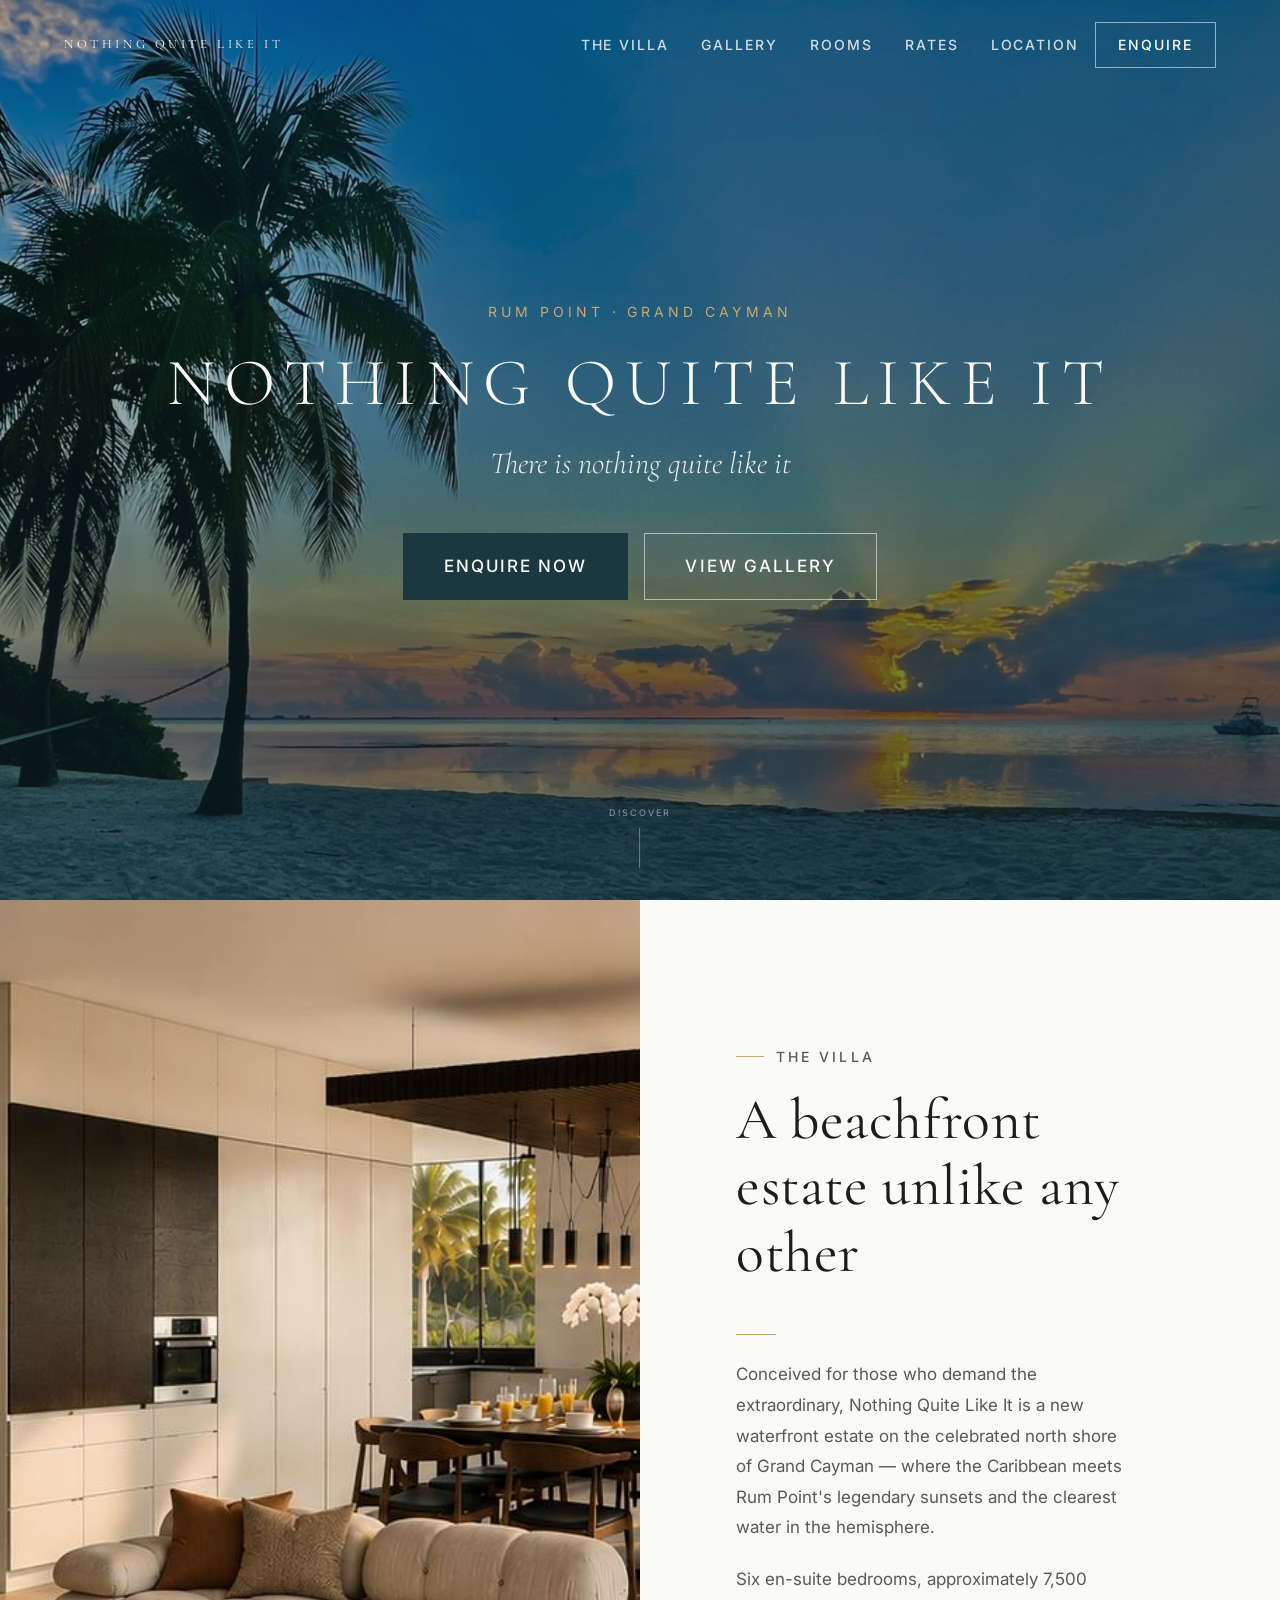
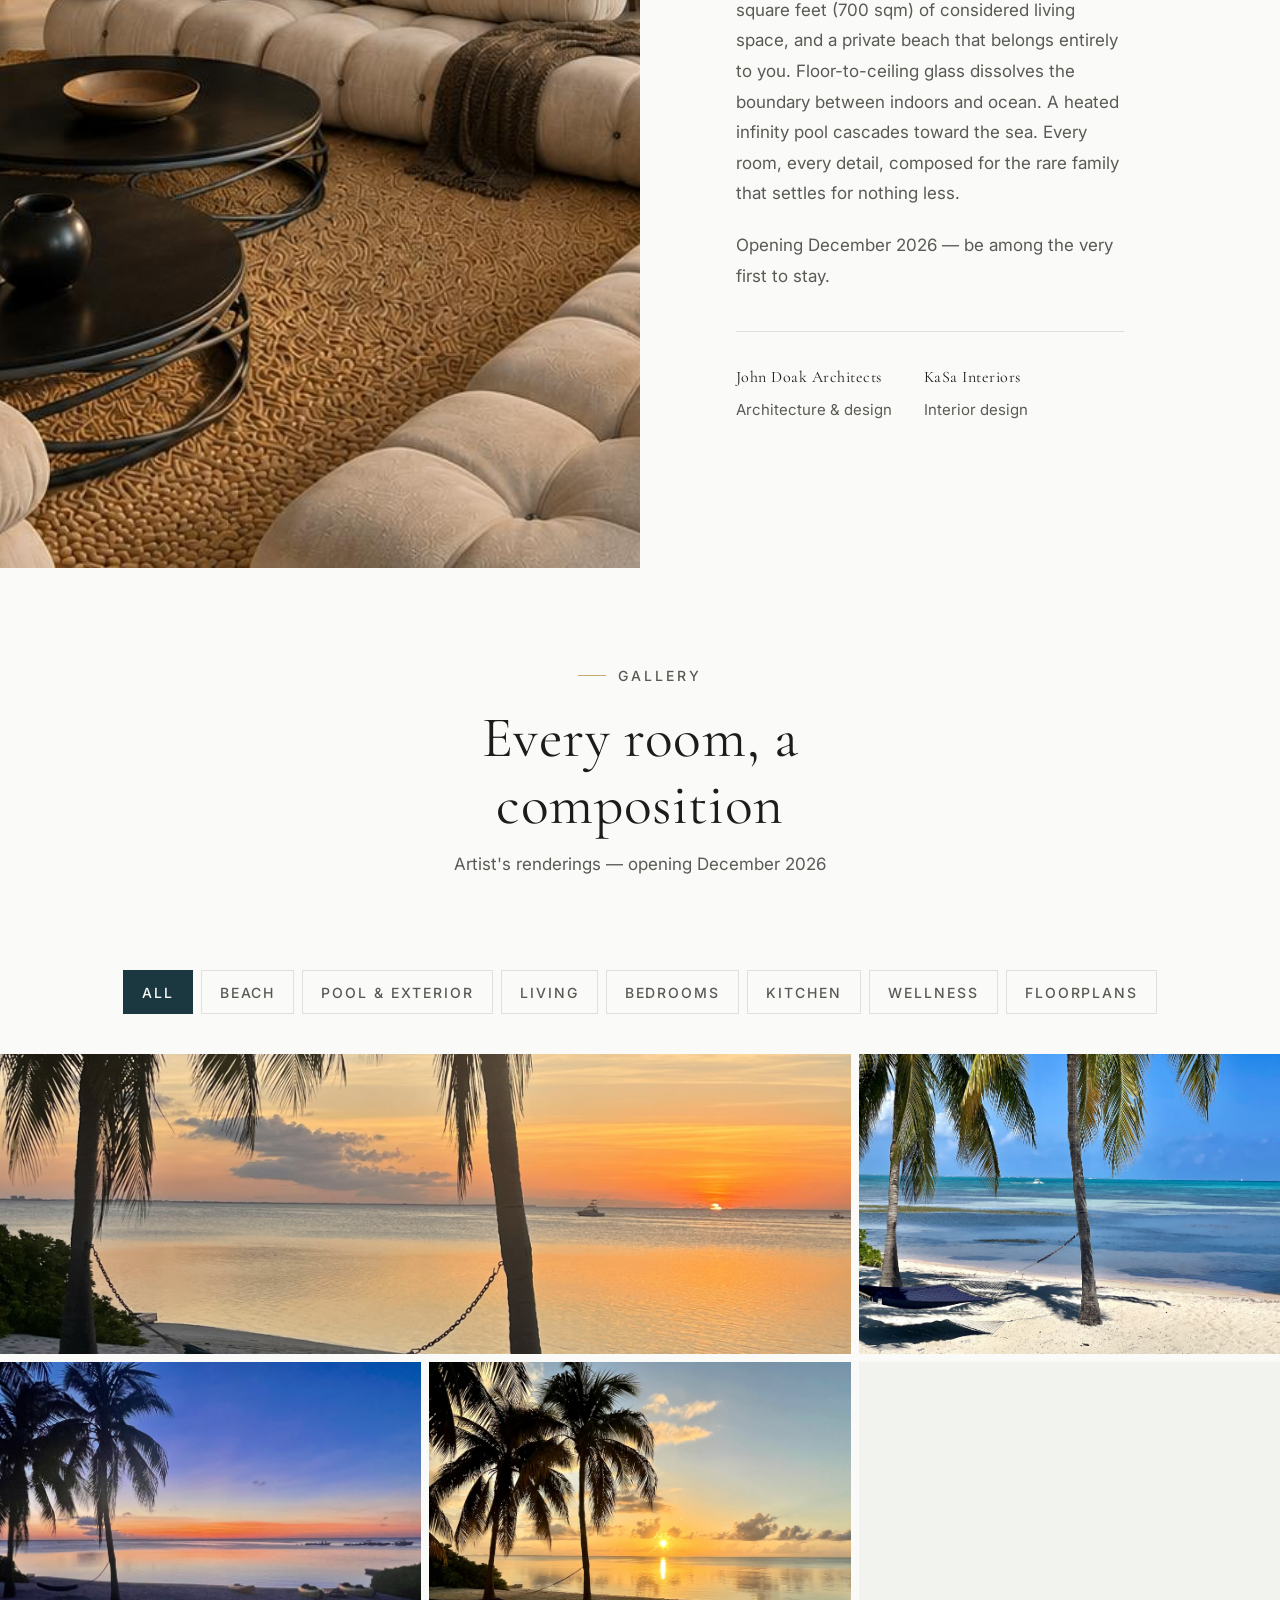
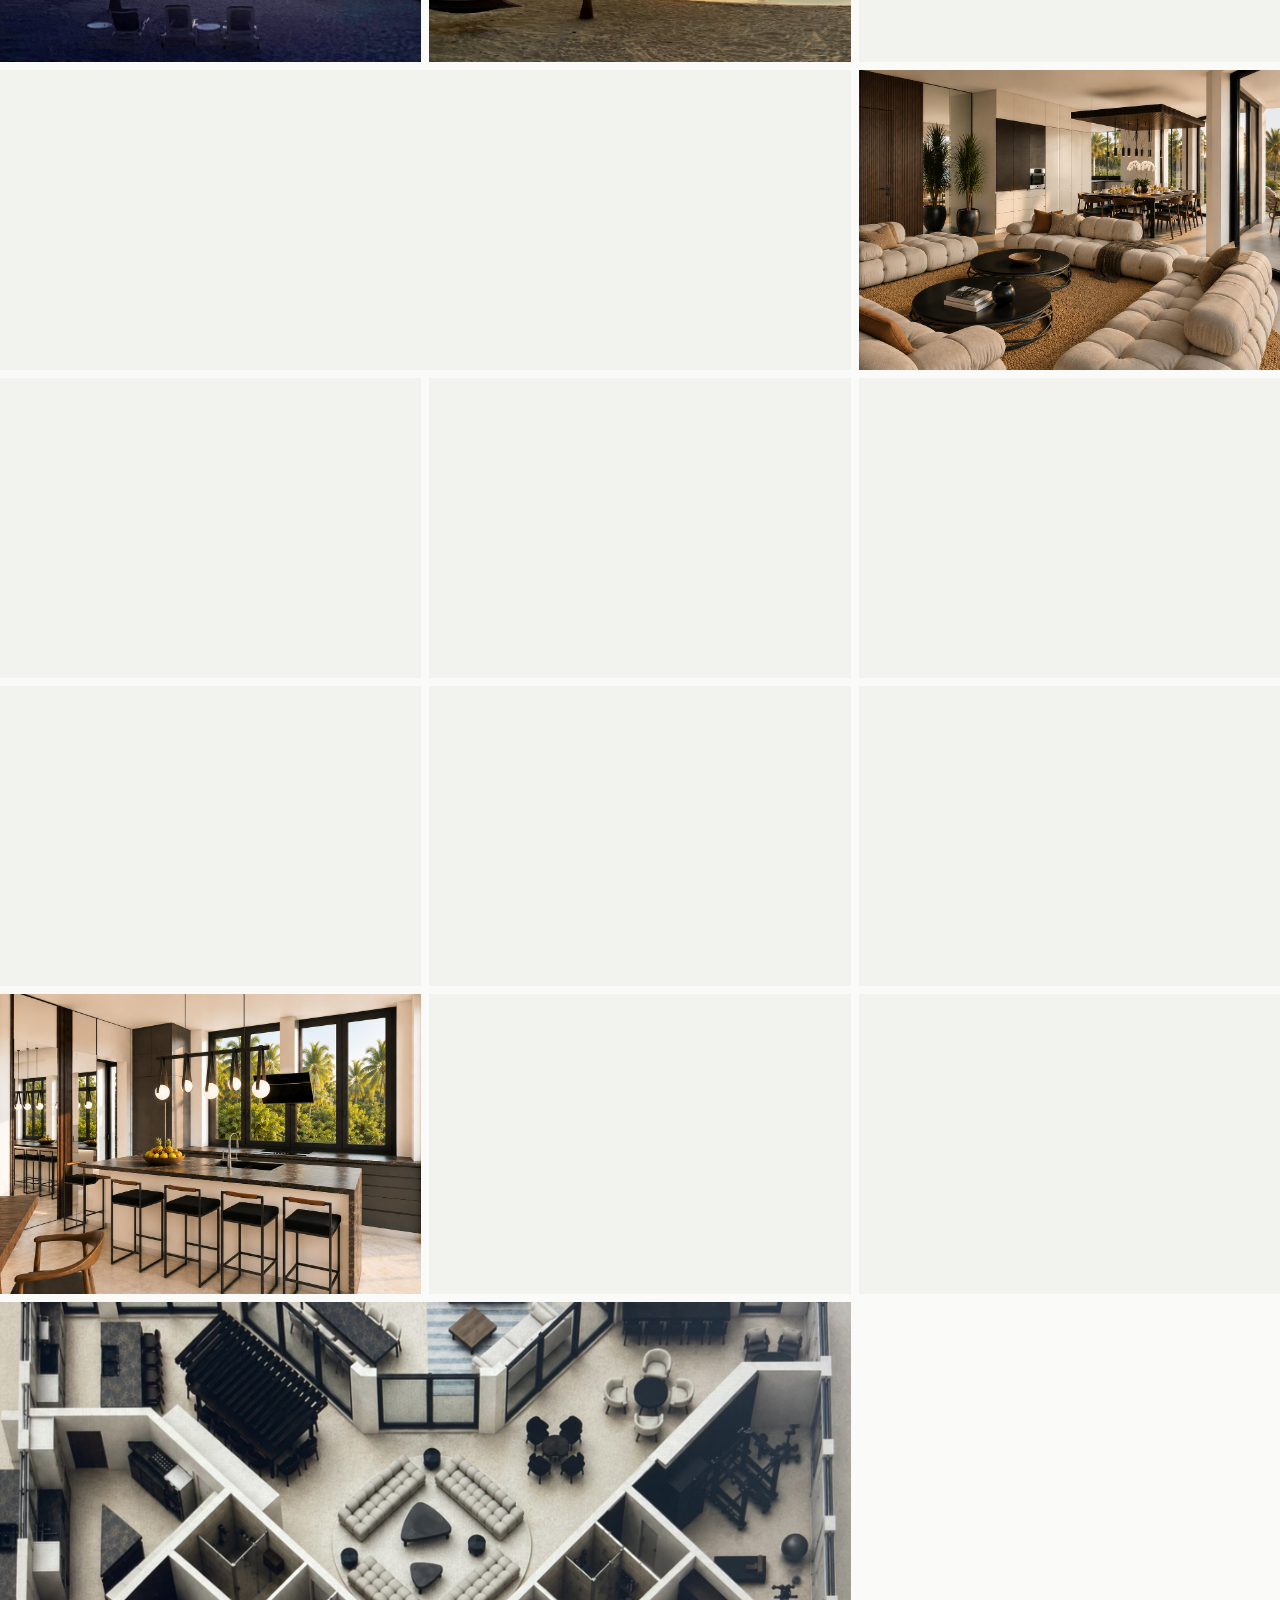
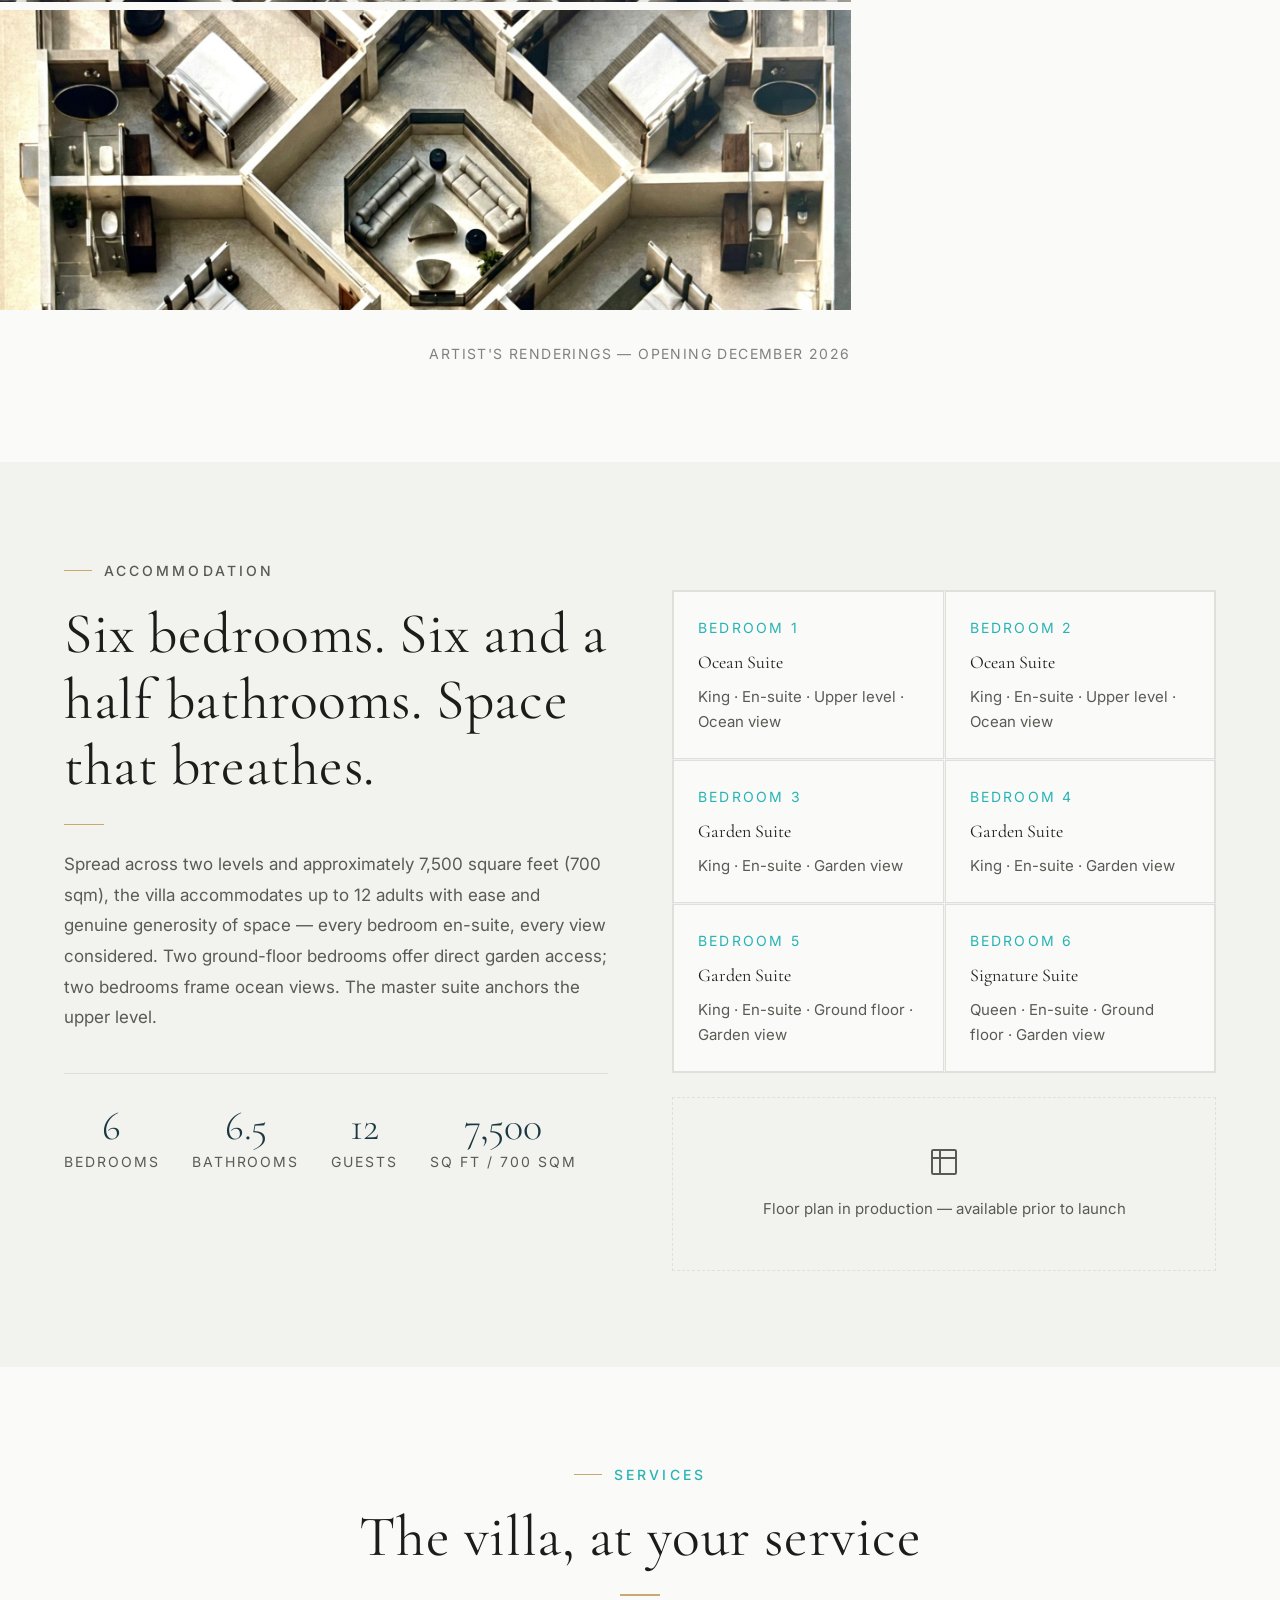
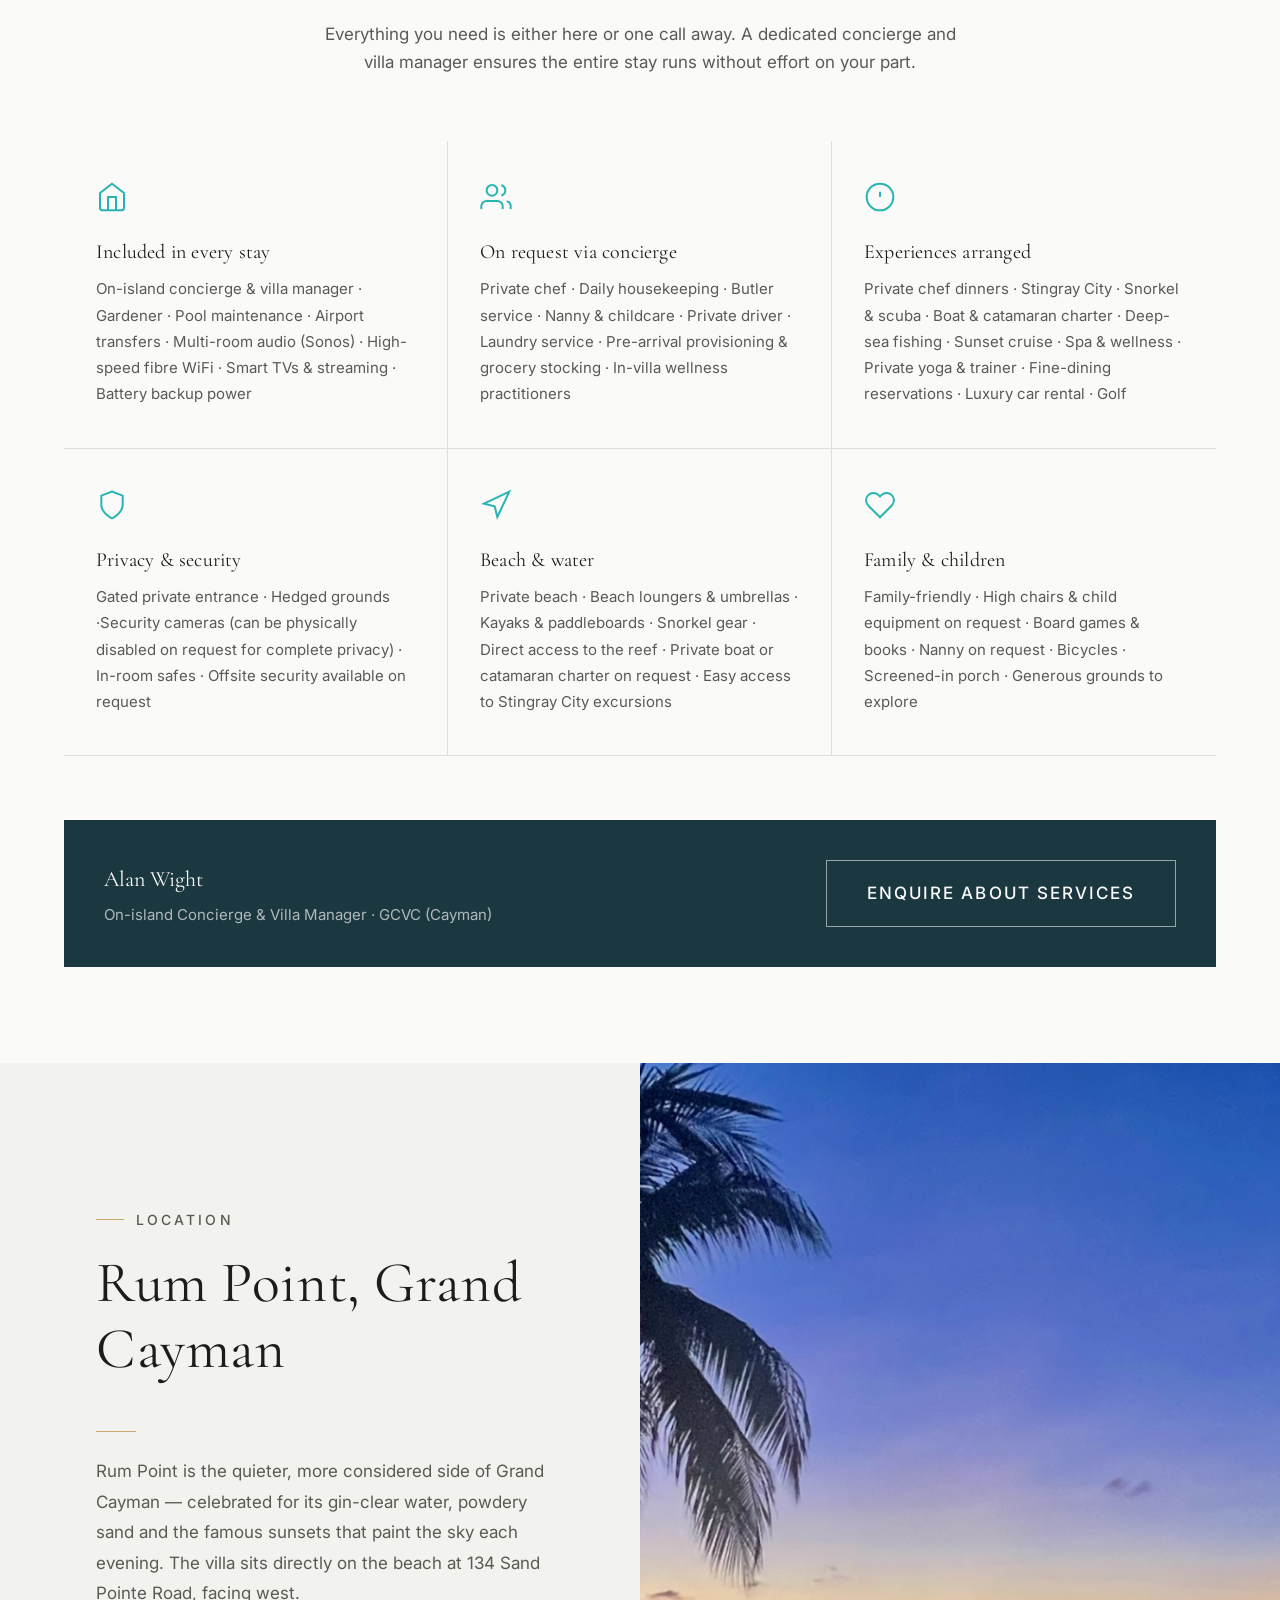
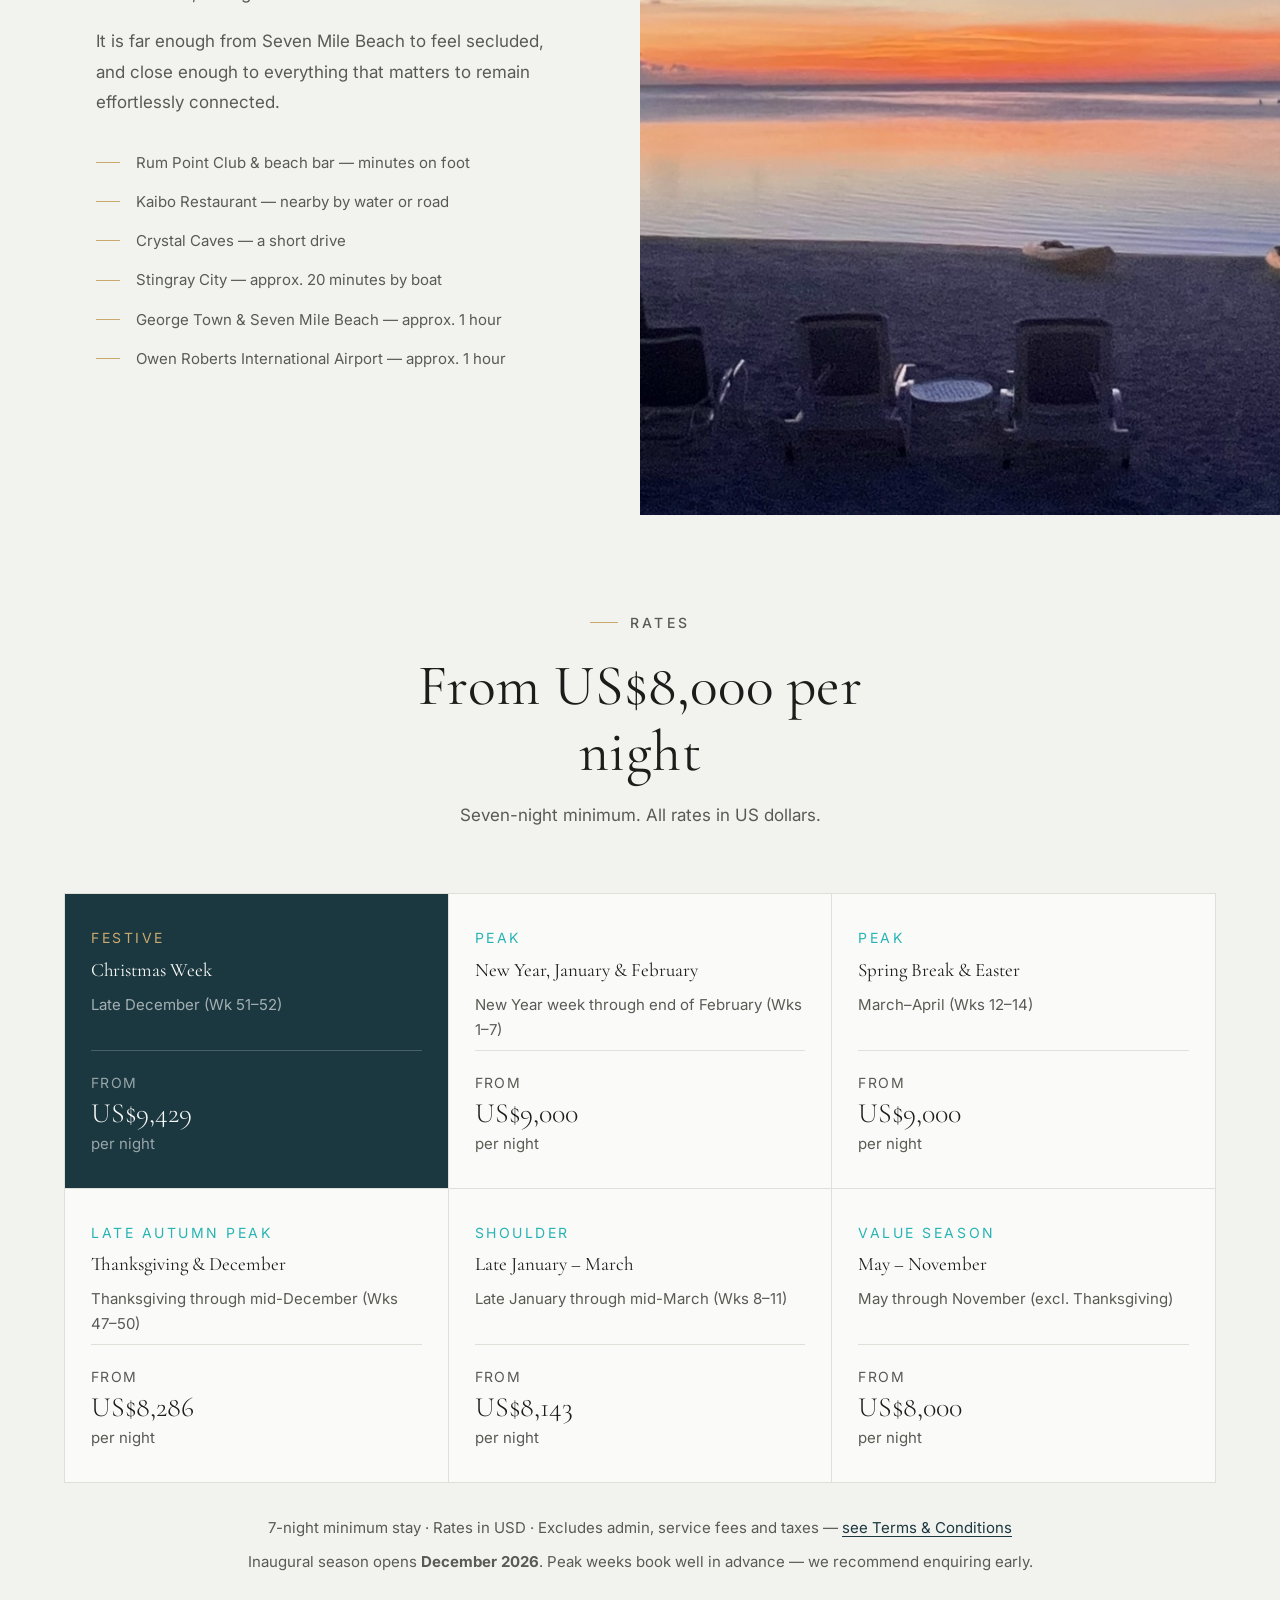
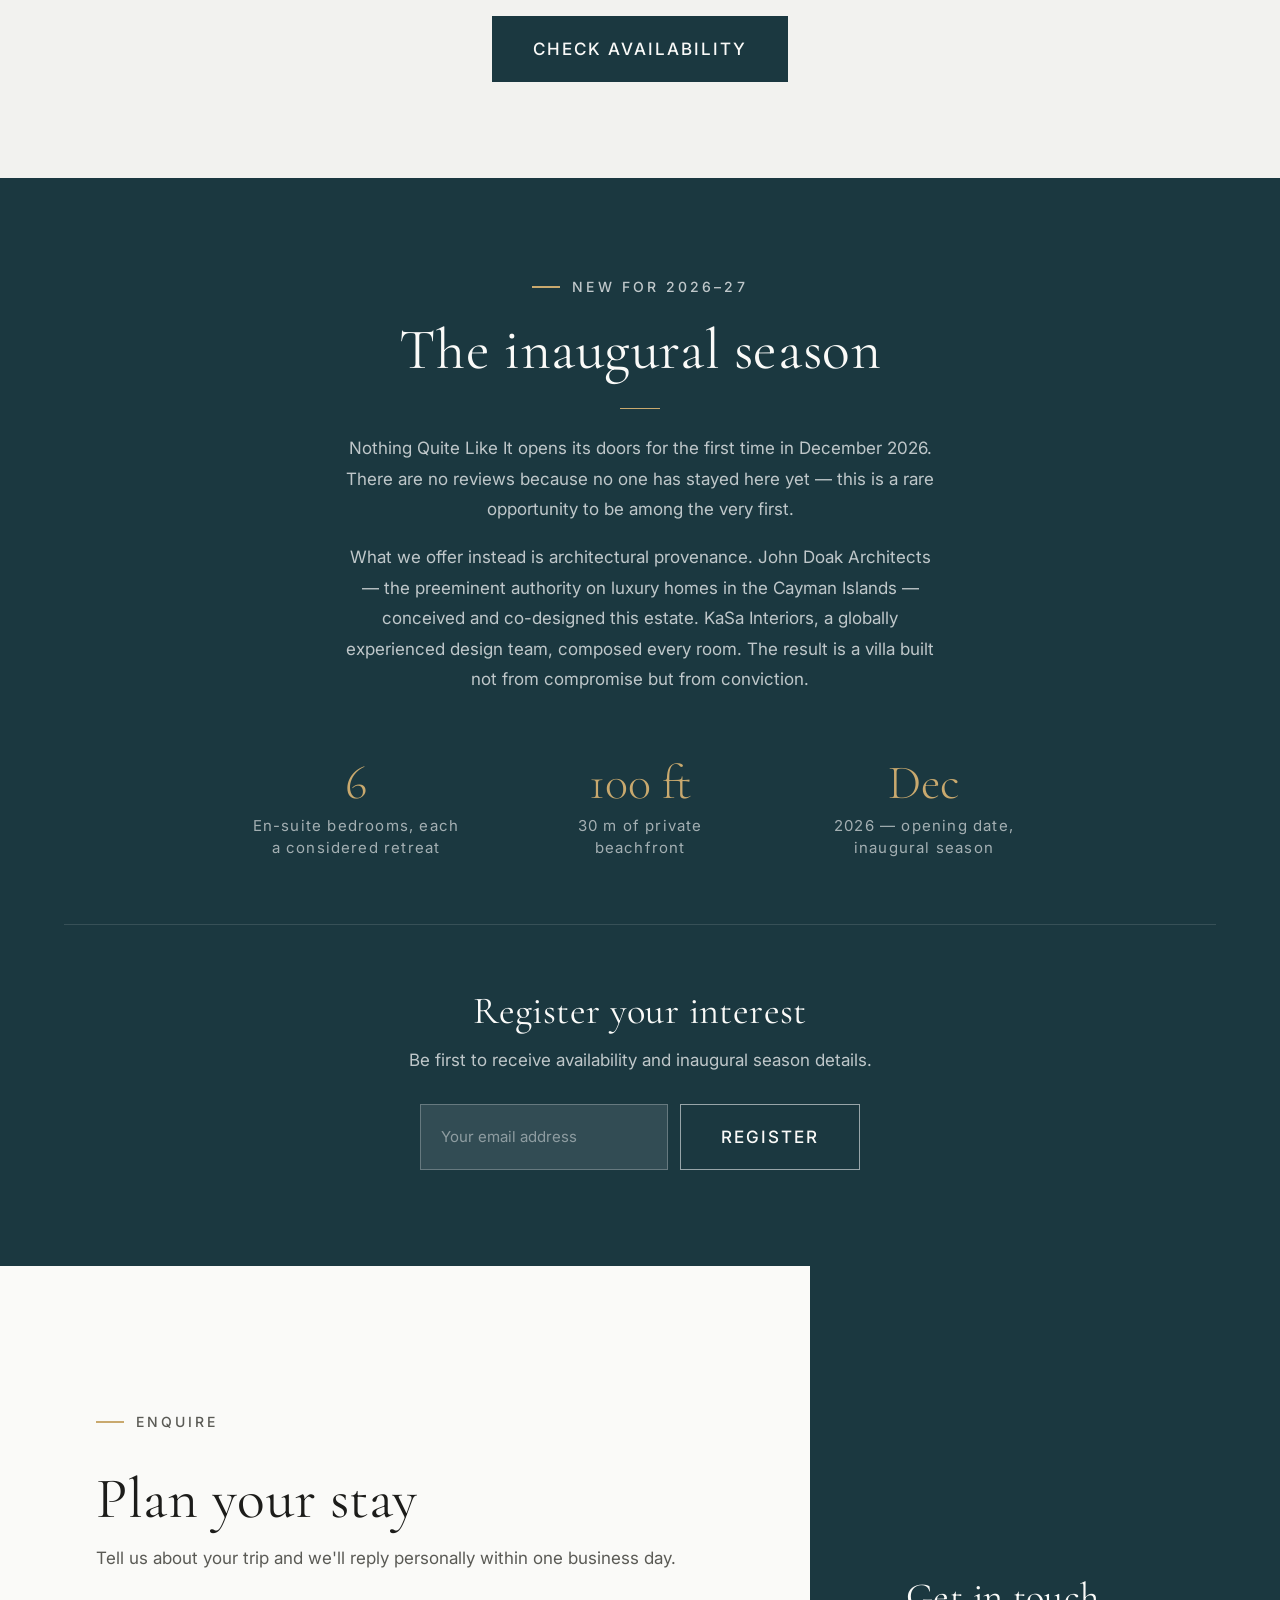
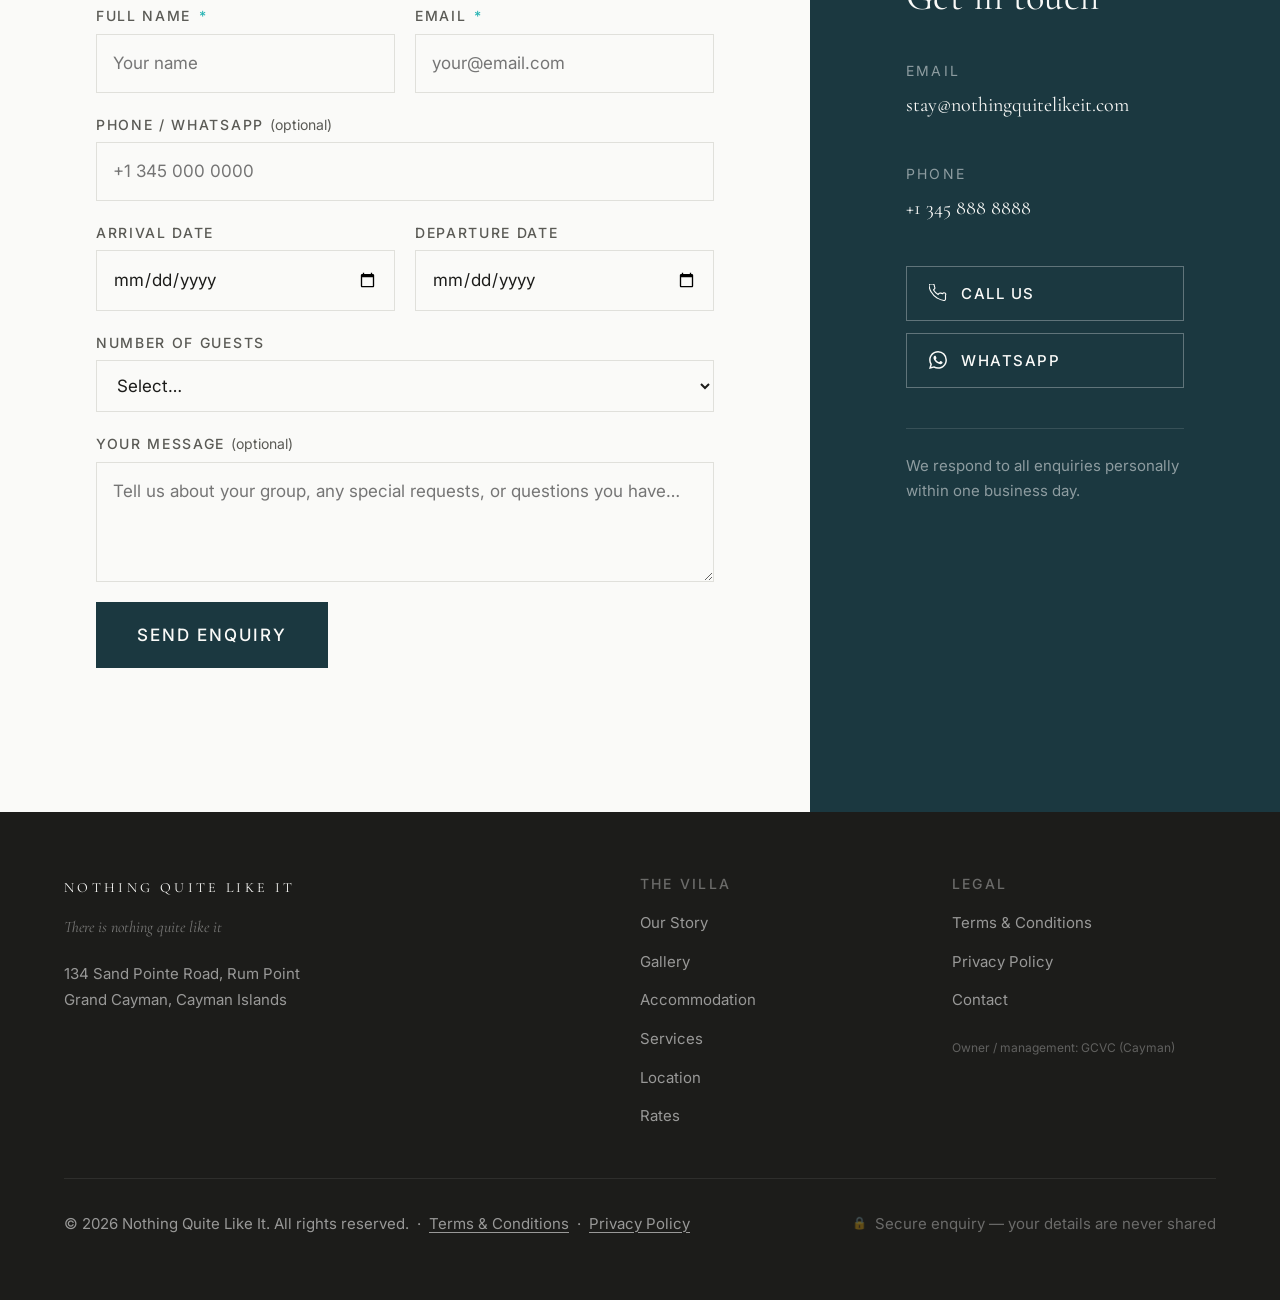
==== commit 546accfe: "Hero: swap to alternative cover picture Co-Authored-By: Claude Sonnet 4.6 <noreply@anthropic.com>" ====
--- a/index.html
+++ b/index.html
@@ -96,8 +96,8 @@
 <section class="hero" aria-label="Hero">
   <img
     class="hero__bg"
-    src="/assets/images/beach-hammock-sunset.jpg"
-    alt="Hammock between palms on the private beach at golden sunset, Rum Point"
+    src="/260621_Beach Pictures/Alternatove Cover picture.jpg"
+    alt="Private beach at Rum Point, Grand Cayman"
     fetchpriority="high"
     decoding="async"
   >
--- a/css/main.css
+++ b/css/main.css
@@ -191,12 +191,12 @@
 
 .hero__wipe-subtitle {
   clip-path: inset(0 0 100% 0);
-  animation: wipeDown 5.6s cubic-bezier(0.16, 1, 0.3, 1) 5.8s forwards;
+  animation: wipeDown 5.6s cubic-bezier(0.16, 1, 0.3, 1) 3.8s forwards;
 }
 
 .hero__wipe-actions {
   clip-path: inset(0 0 100% 0);
-  animation: wipeDown 2.8s cubic-bezier(0.16, 1, 0.3, 1) 11.4s forwards;
+  animation: wipeDown 2.8s cubic-bezier(0.16, 1, 0.3, 1) 5.4s forwards;
 }
 
 .hero__actions {
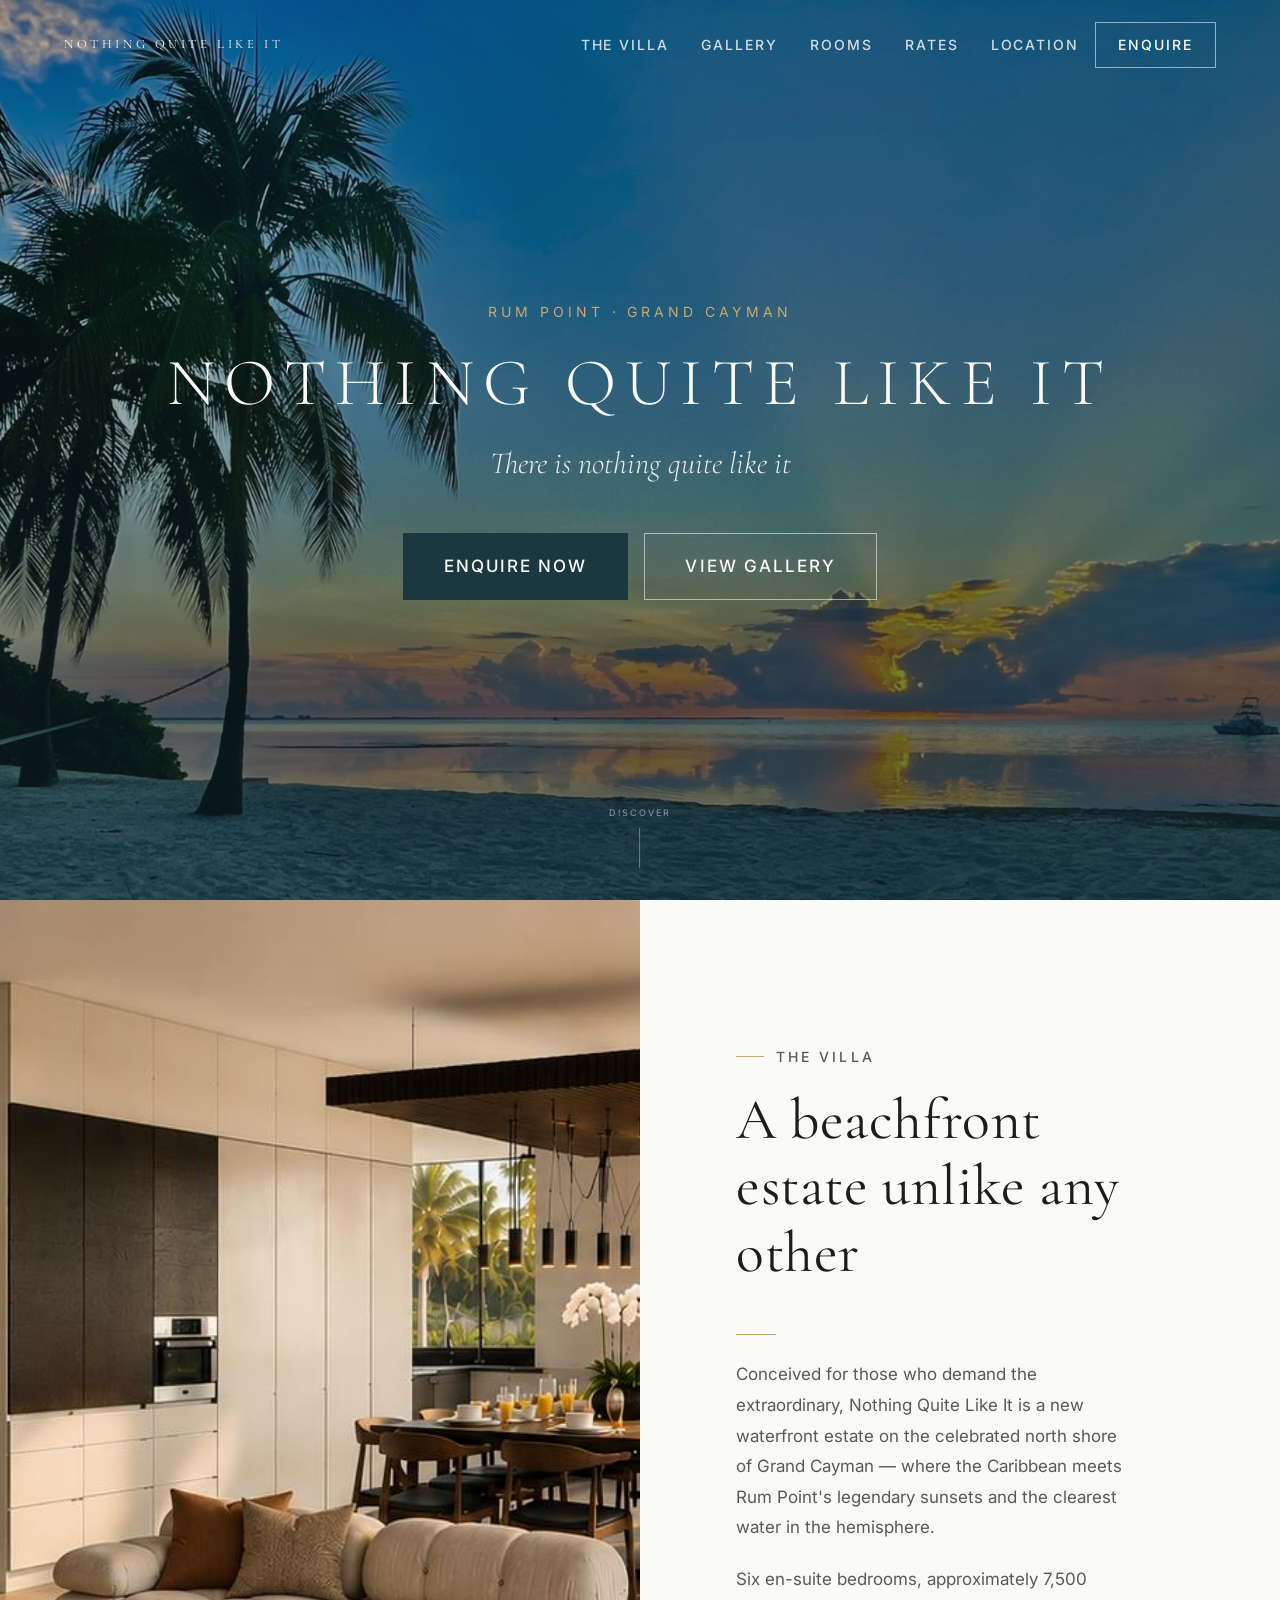
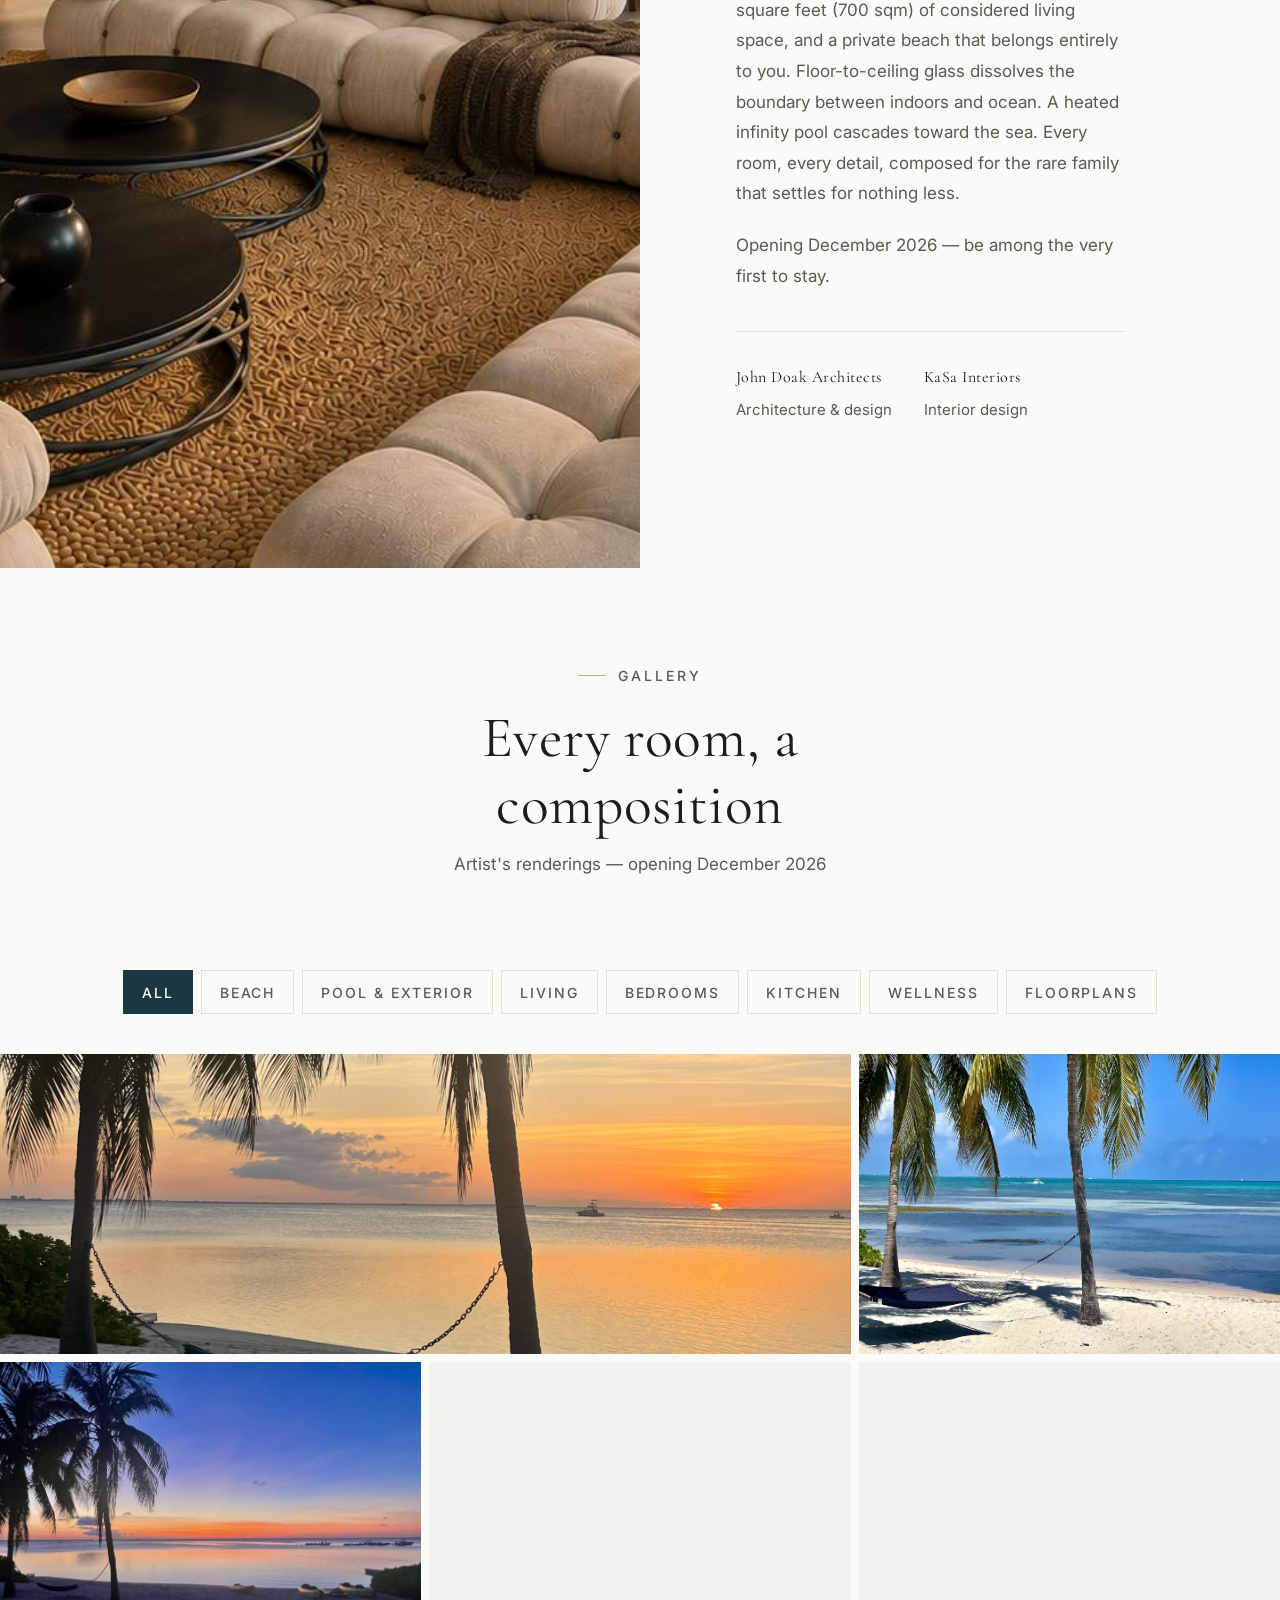
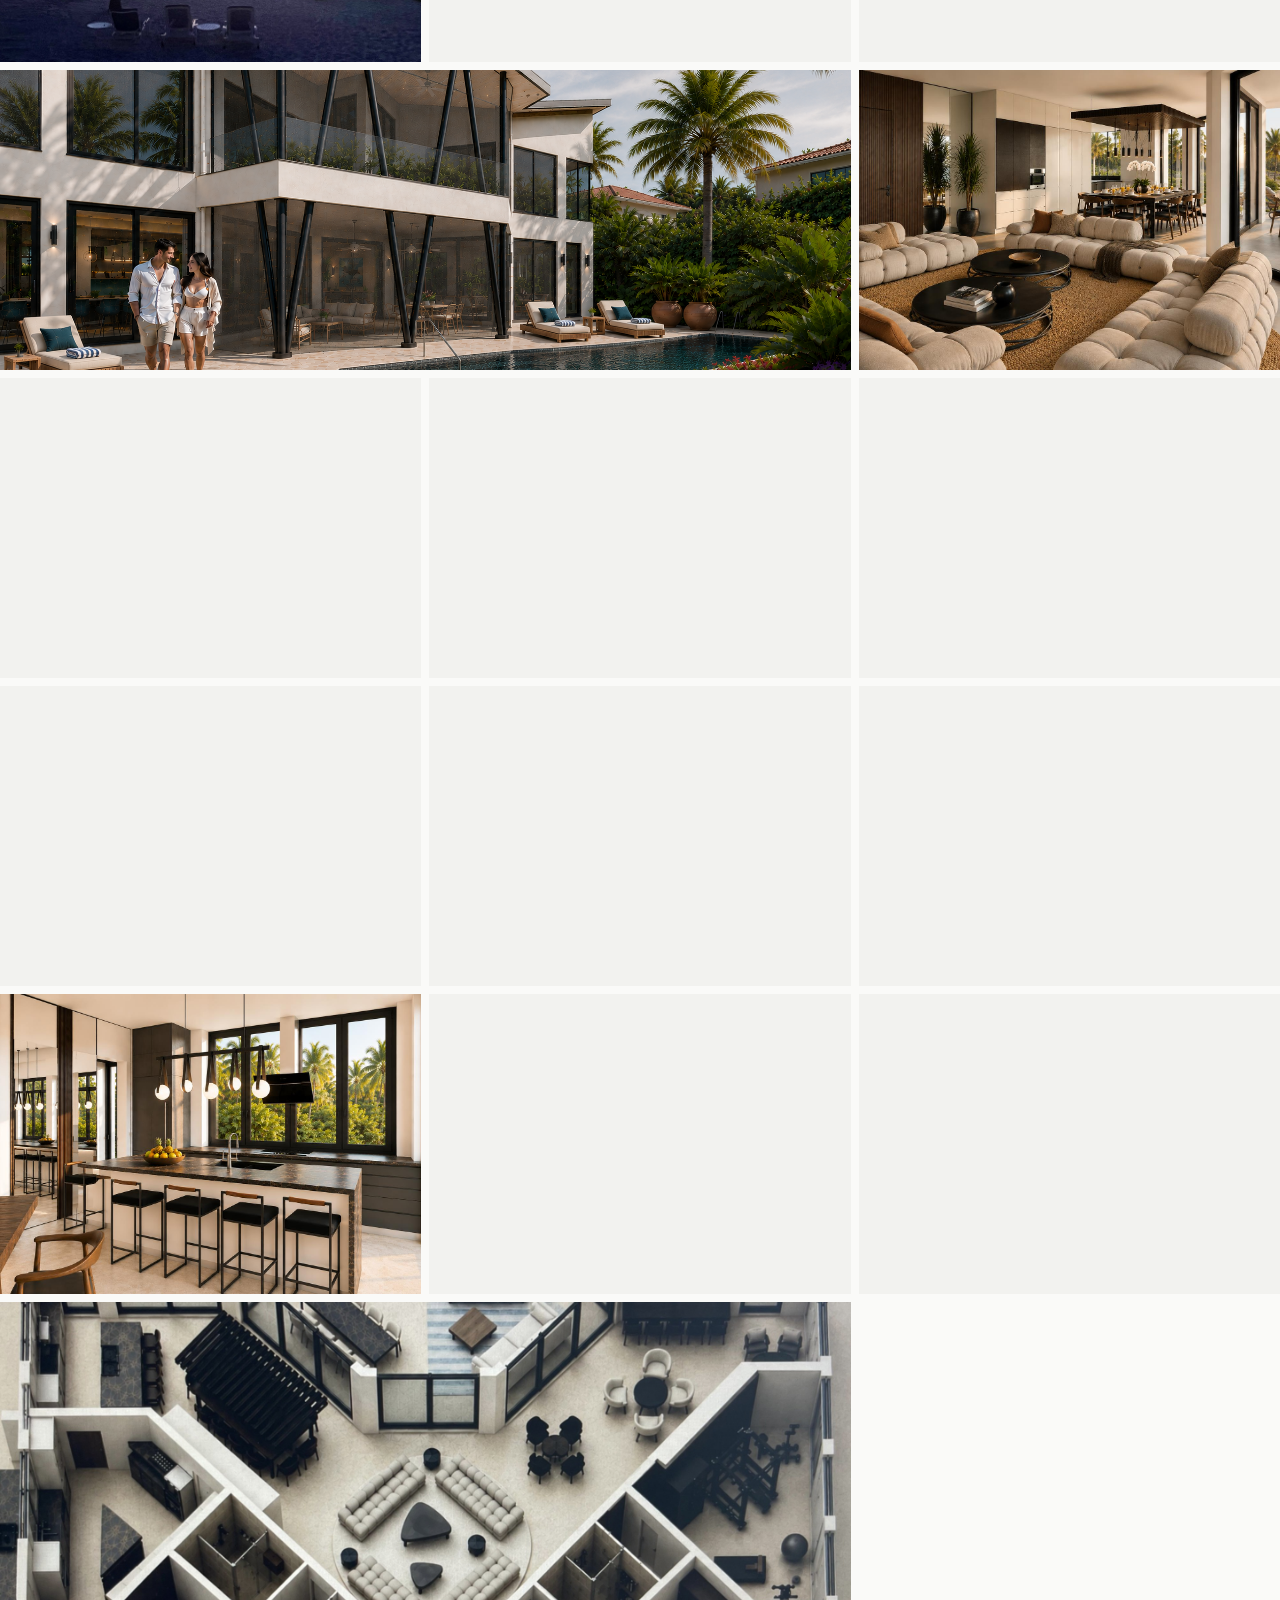
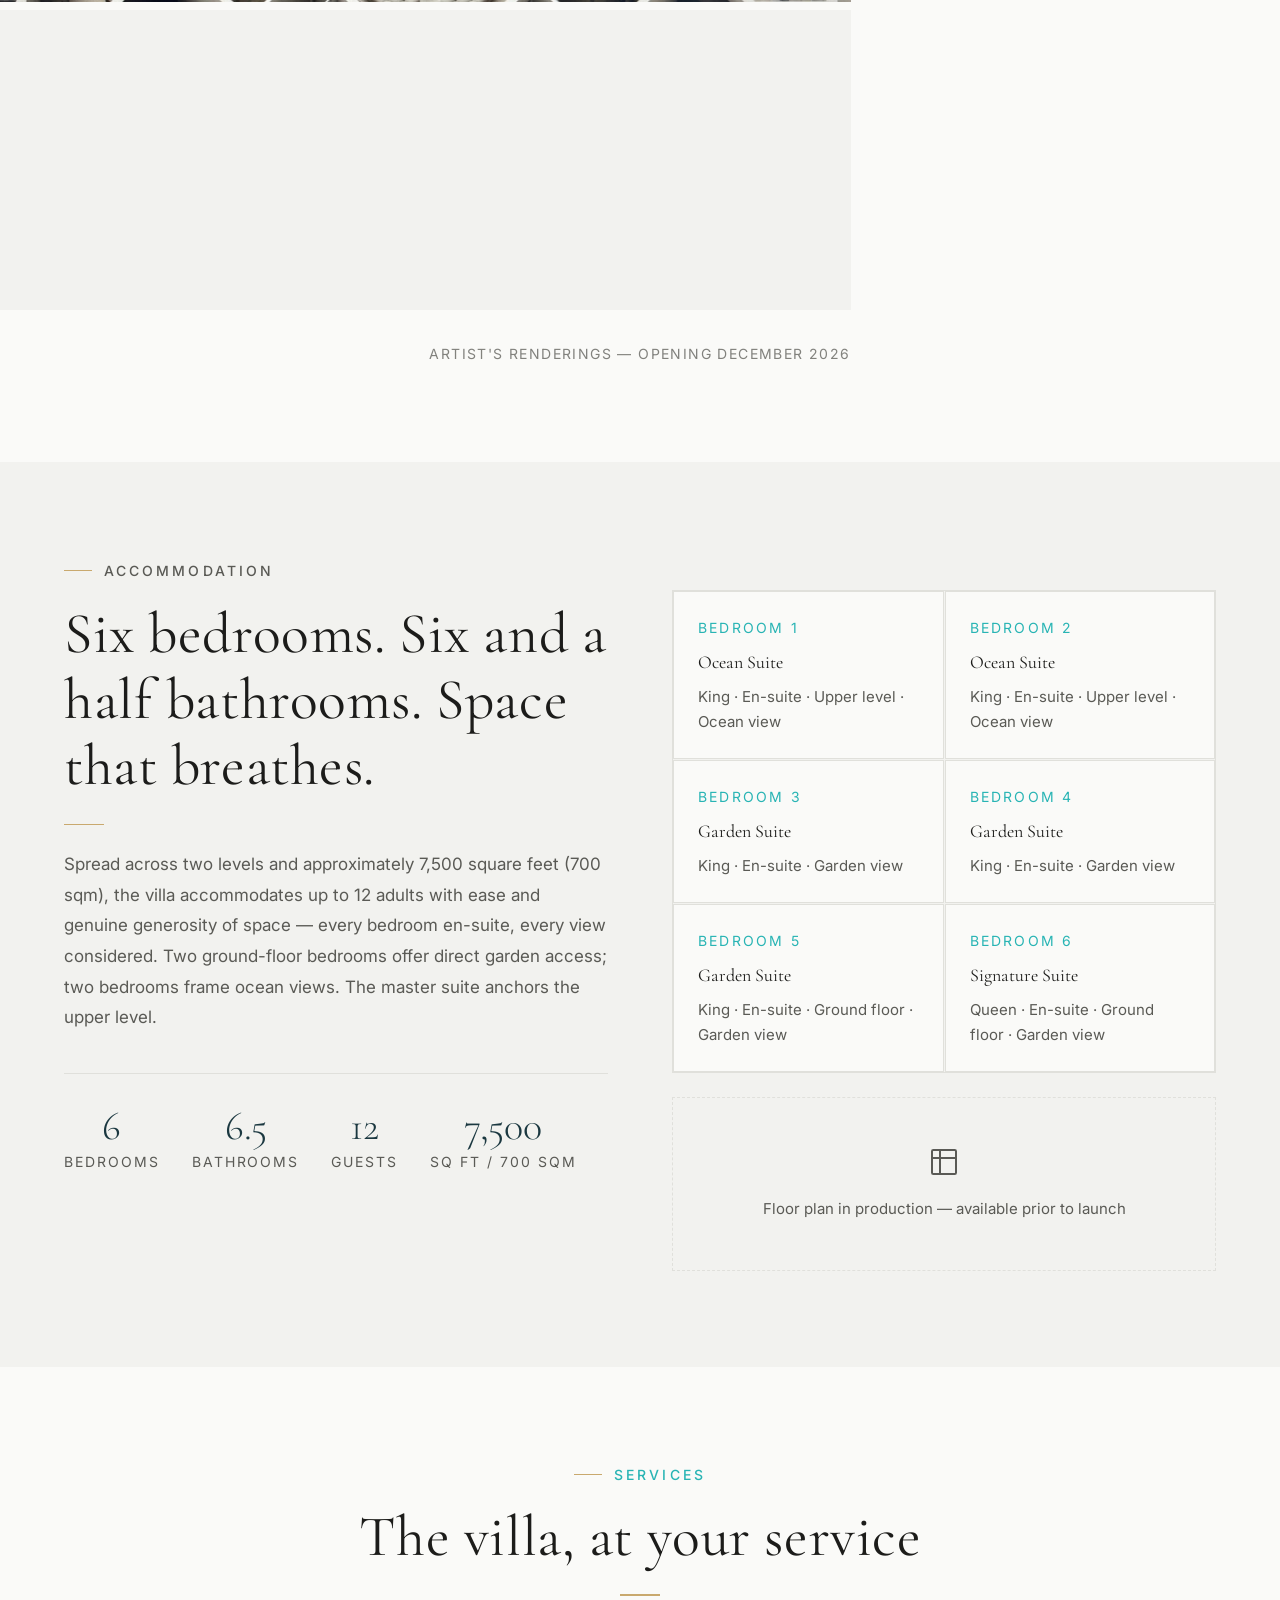
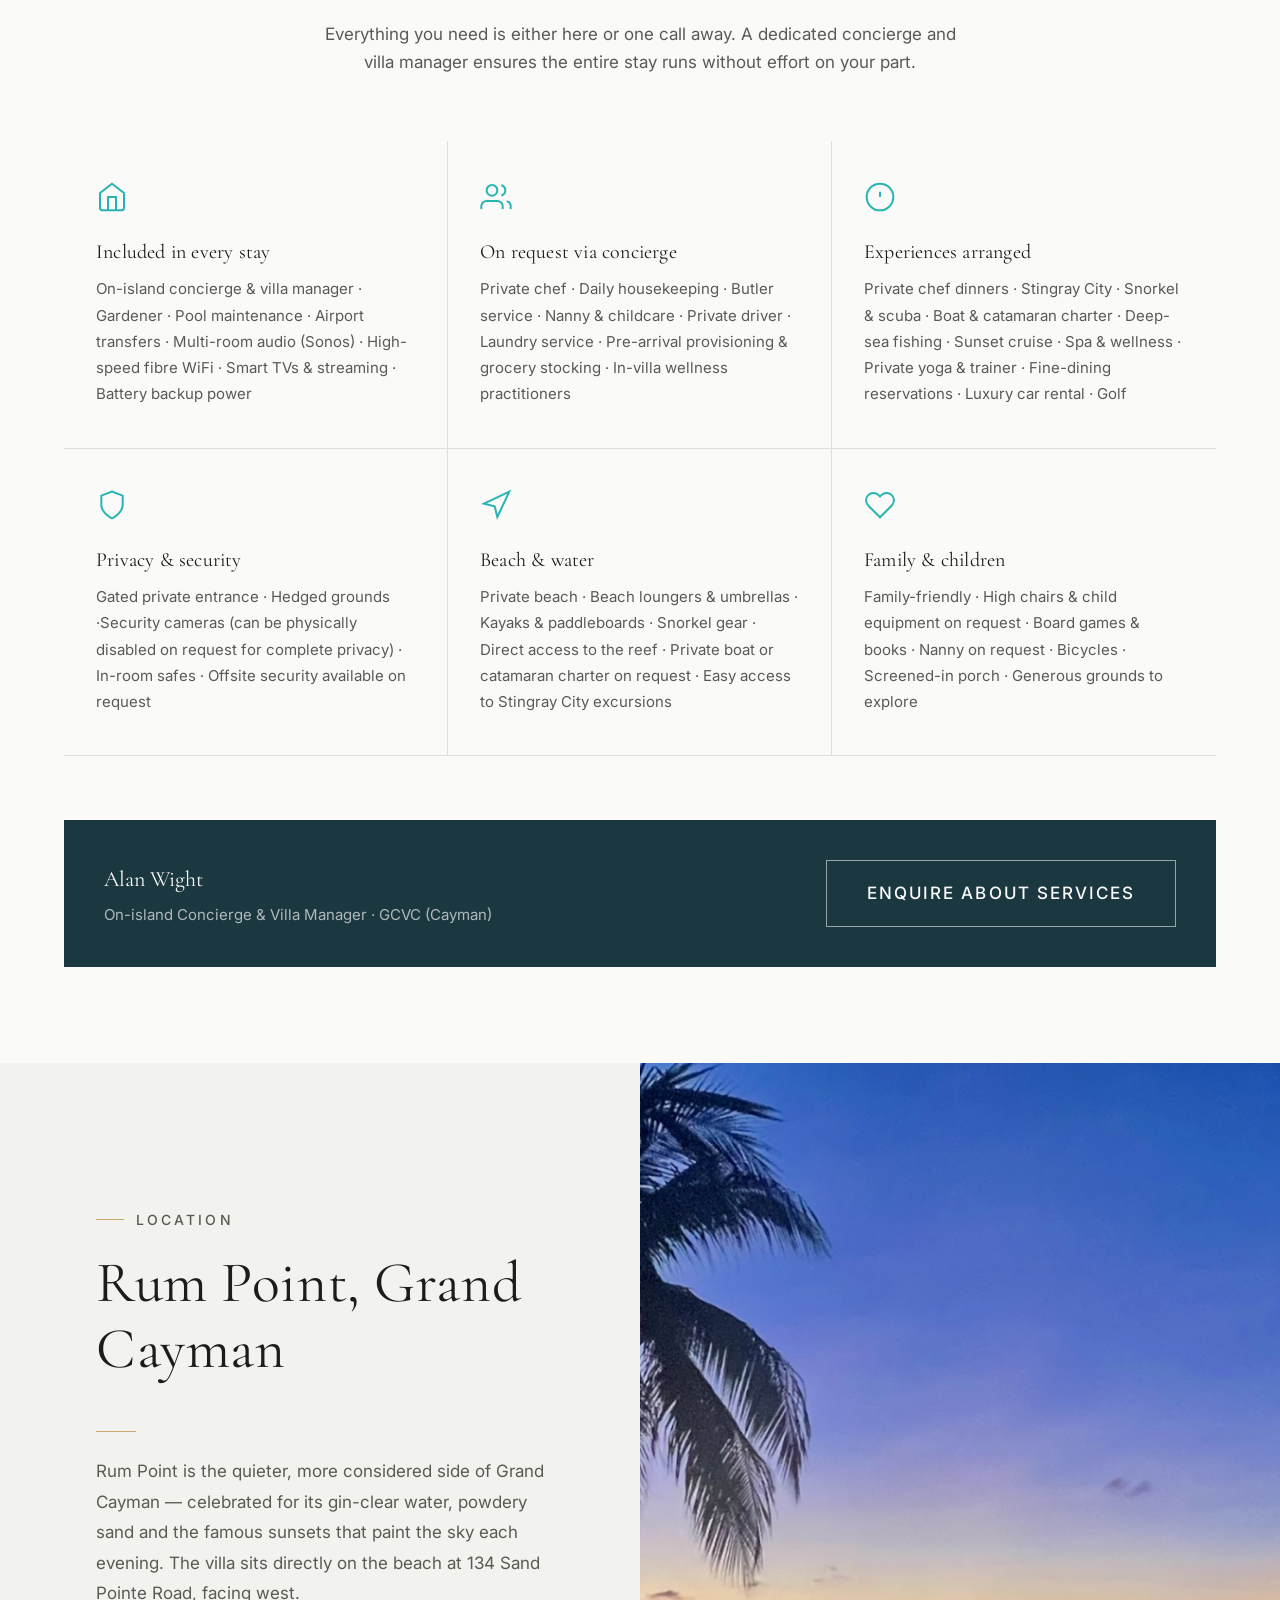
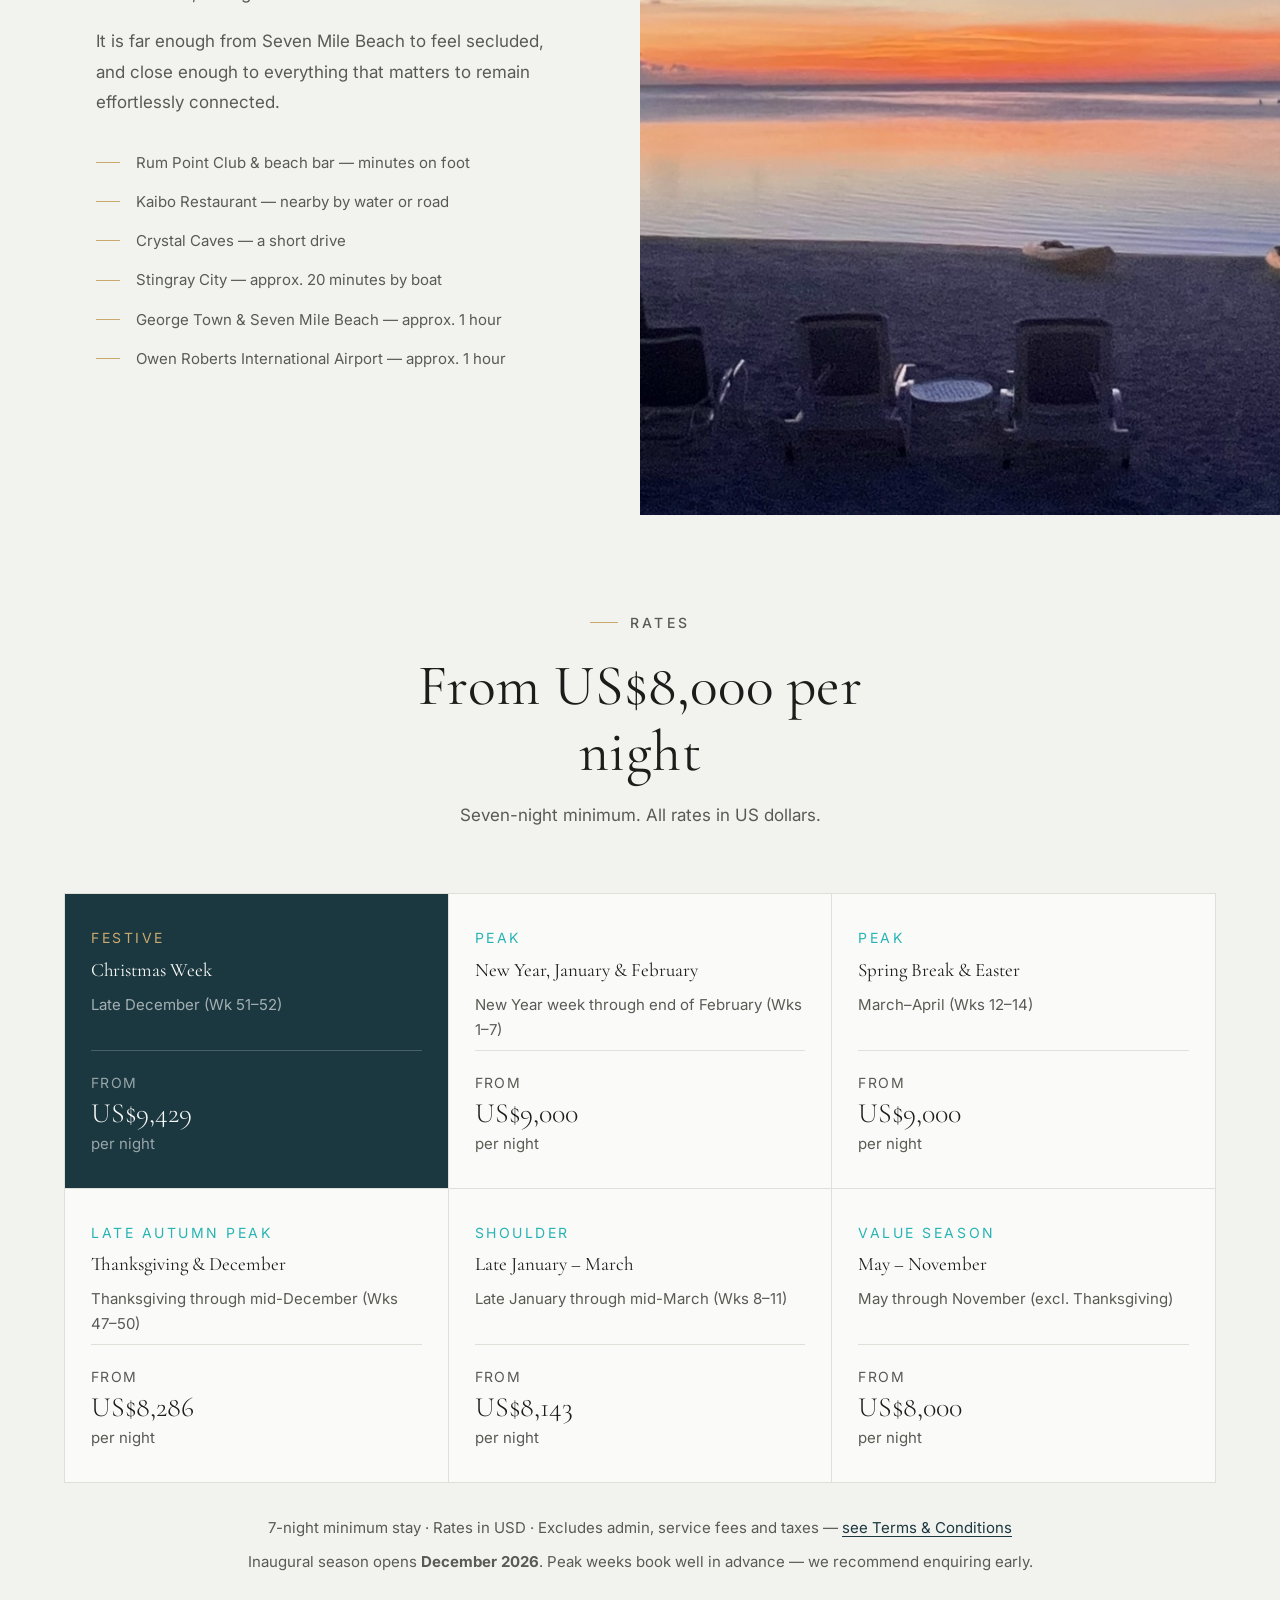
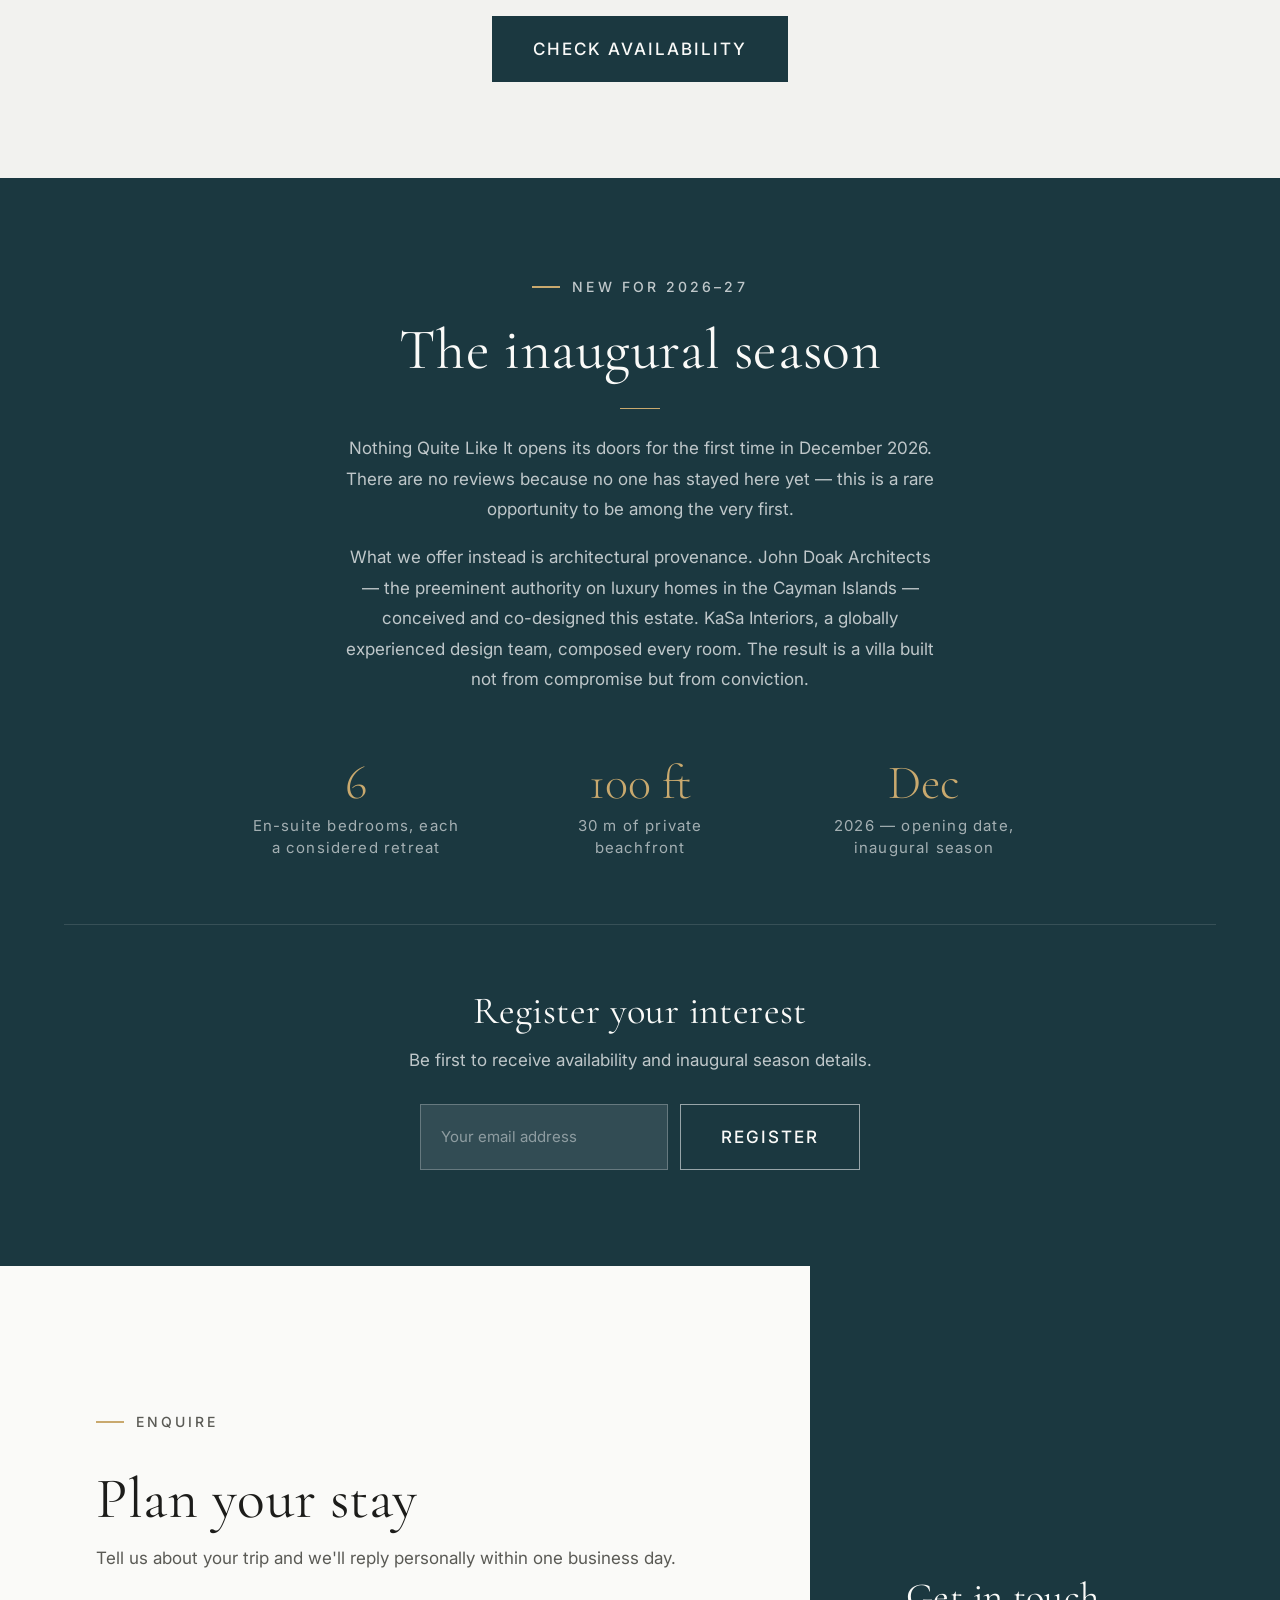
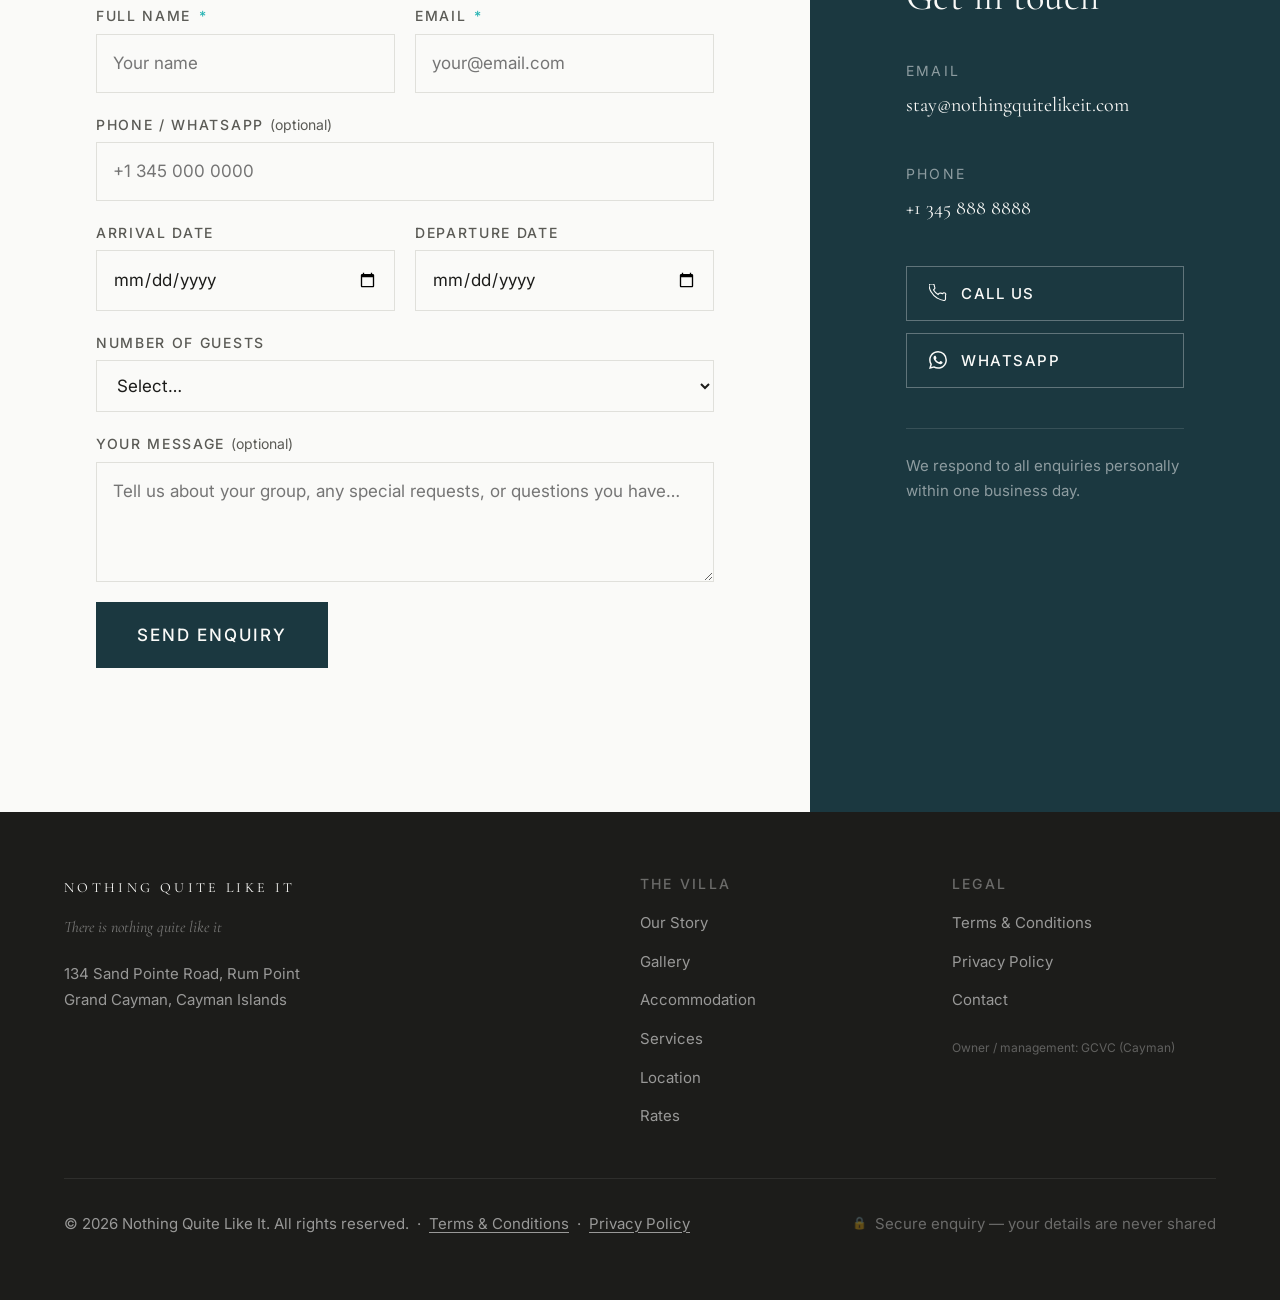
==== commit 314df87b: "Hero: use alternative cover image from clean assets path Co-Authored-By: Claude Sonnet 4.6 <noreply@" ====
--- a/index.html
+++ b/index.html
@@ -96,7 +96,7 @@
 <section class="hero" aria-label="Hero">
   <img
     class="hero__bg"
-    src="/260621_Beach Pictures/Alternatove Cover picture.jpg"
+    src="/assets/images/hero-beach-alt.jpg"
     alt="Private beach at Rum Point, Grand Cayman"
     fetchpriority="high"
     decoding="async"
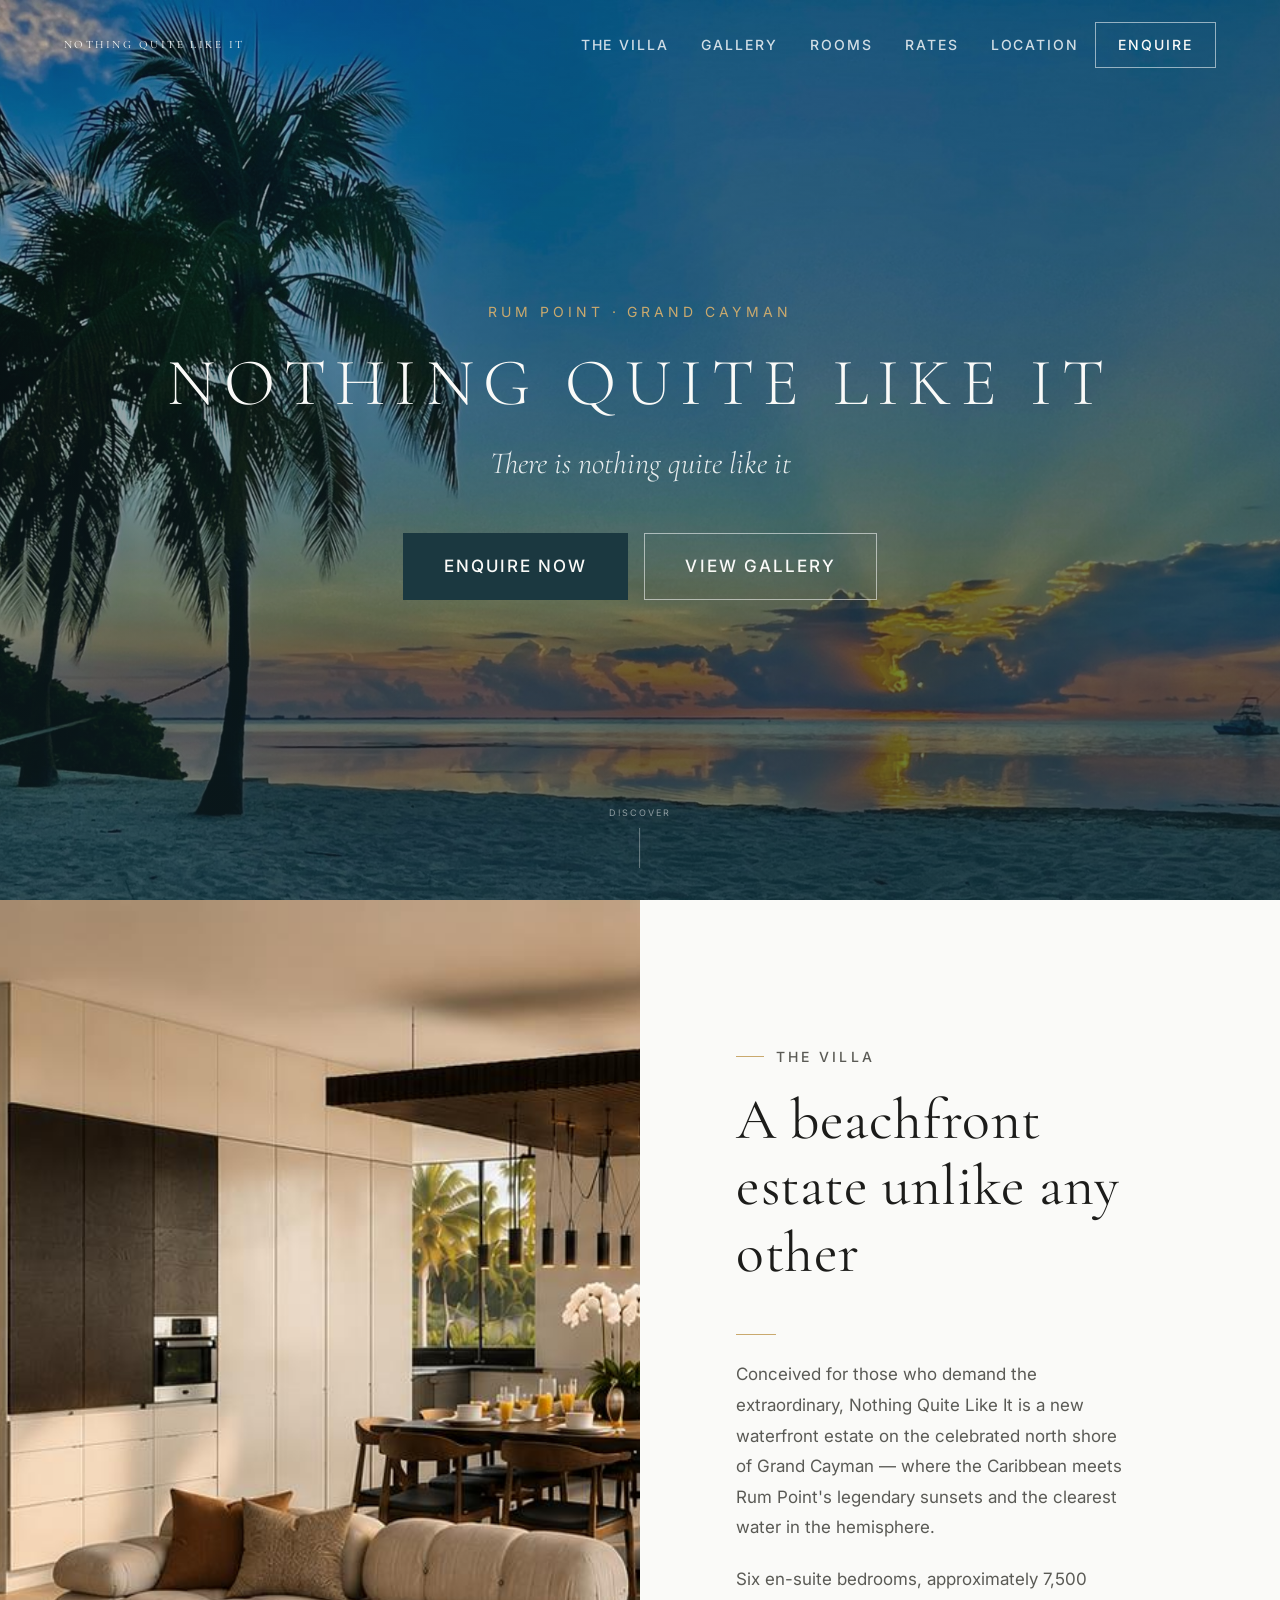
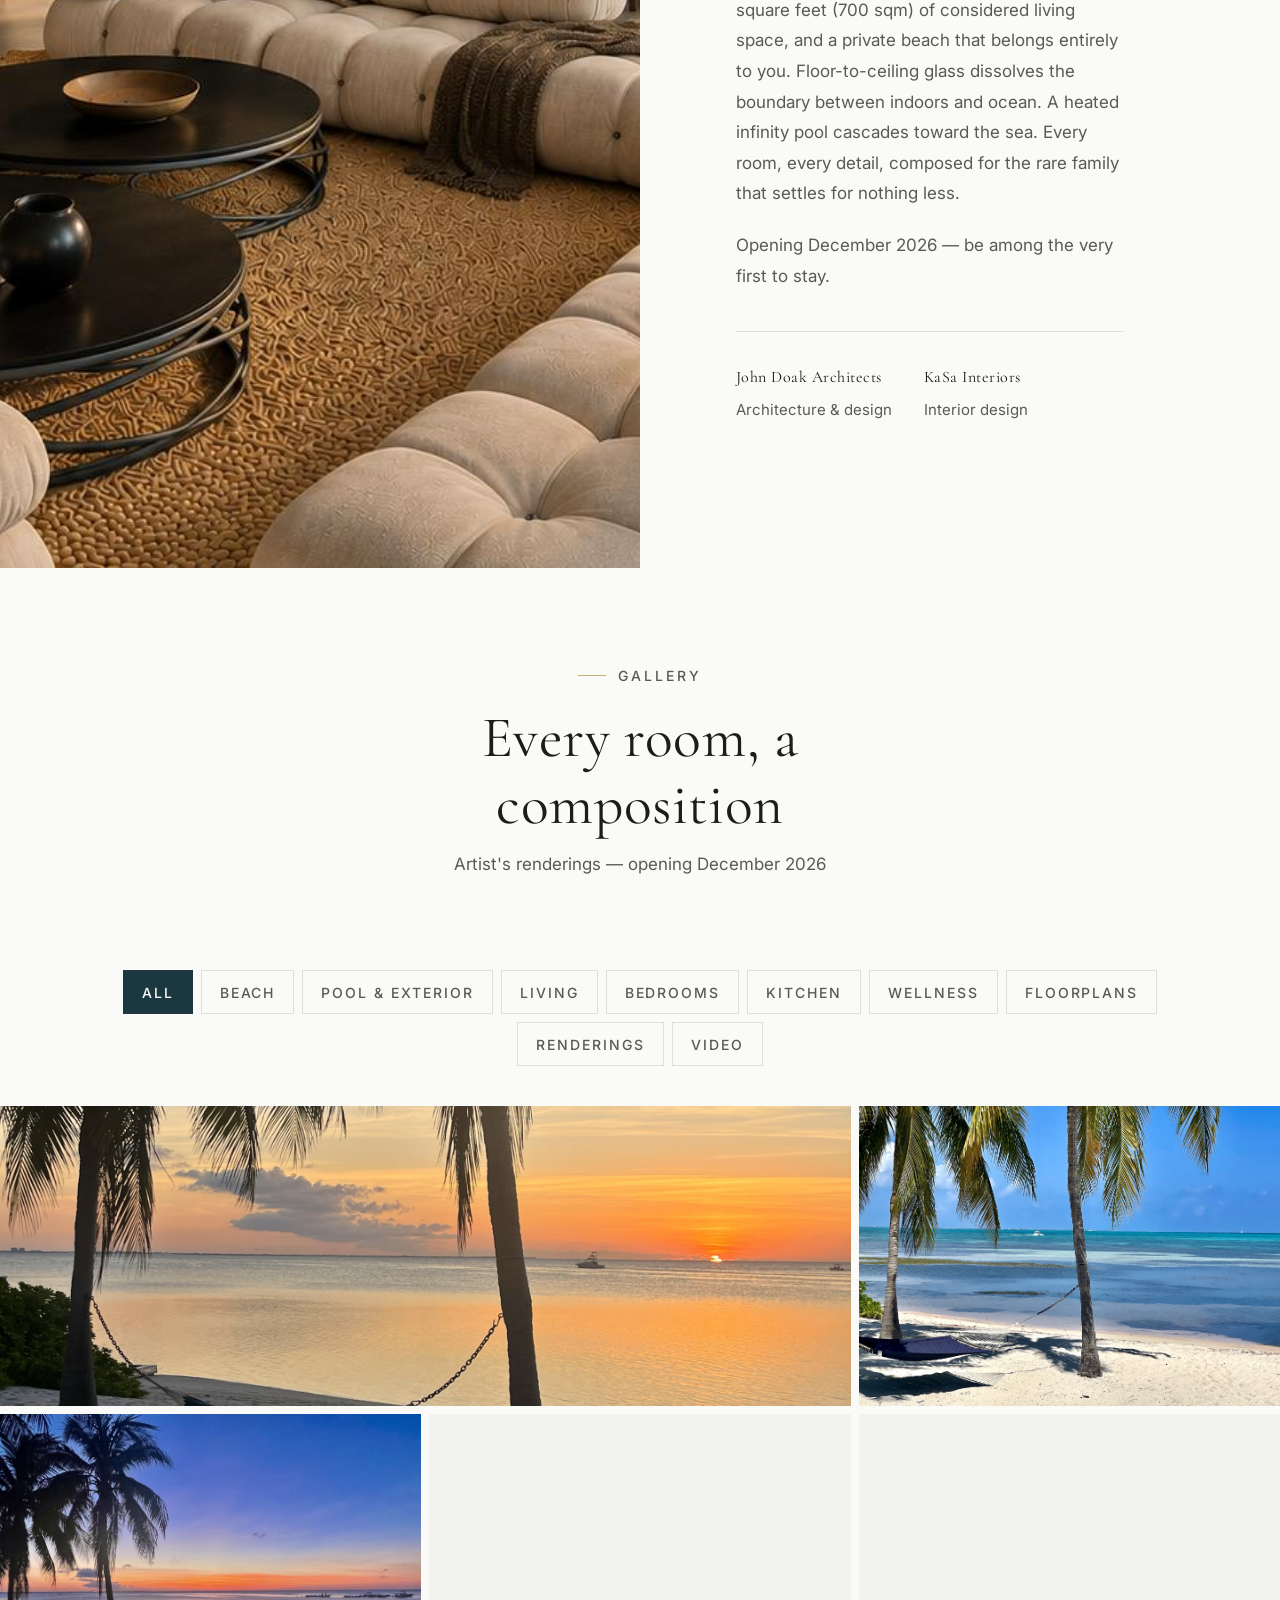
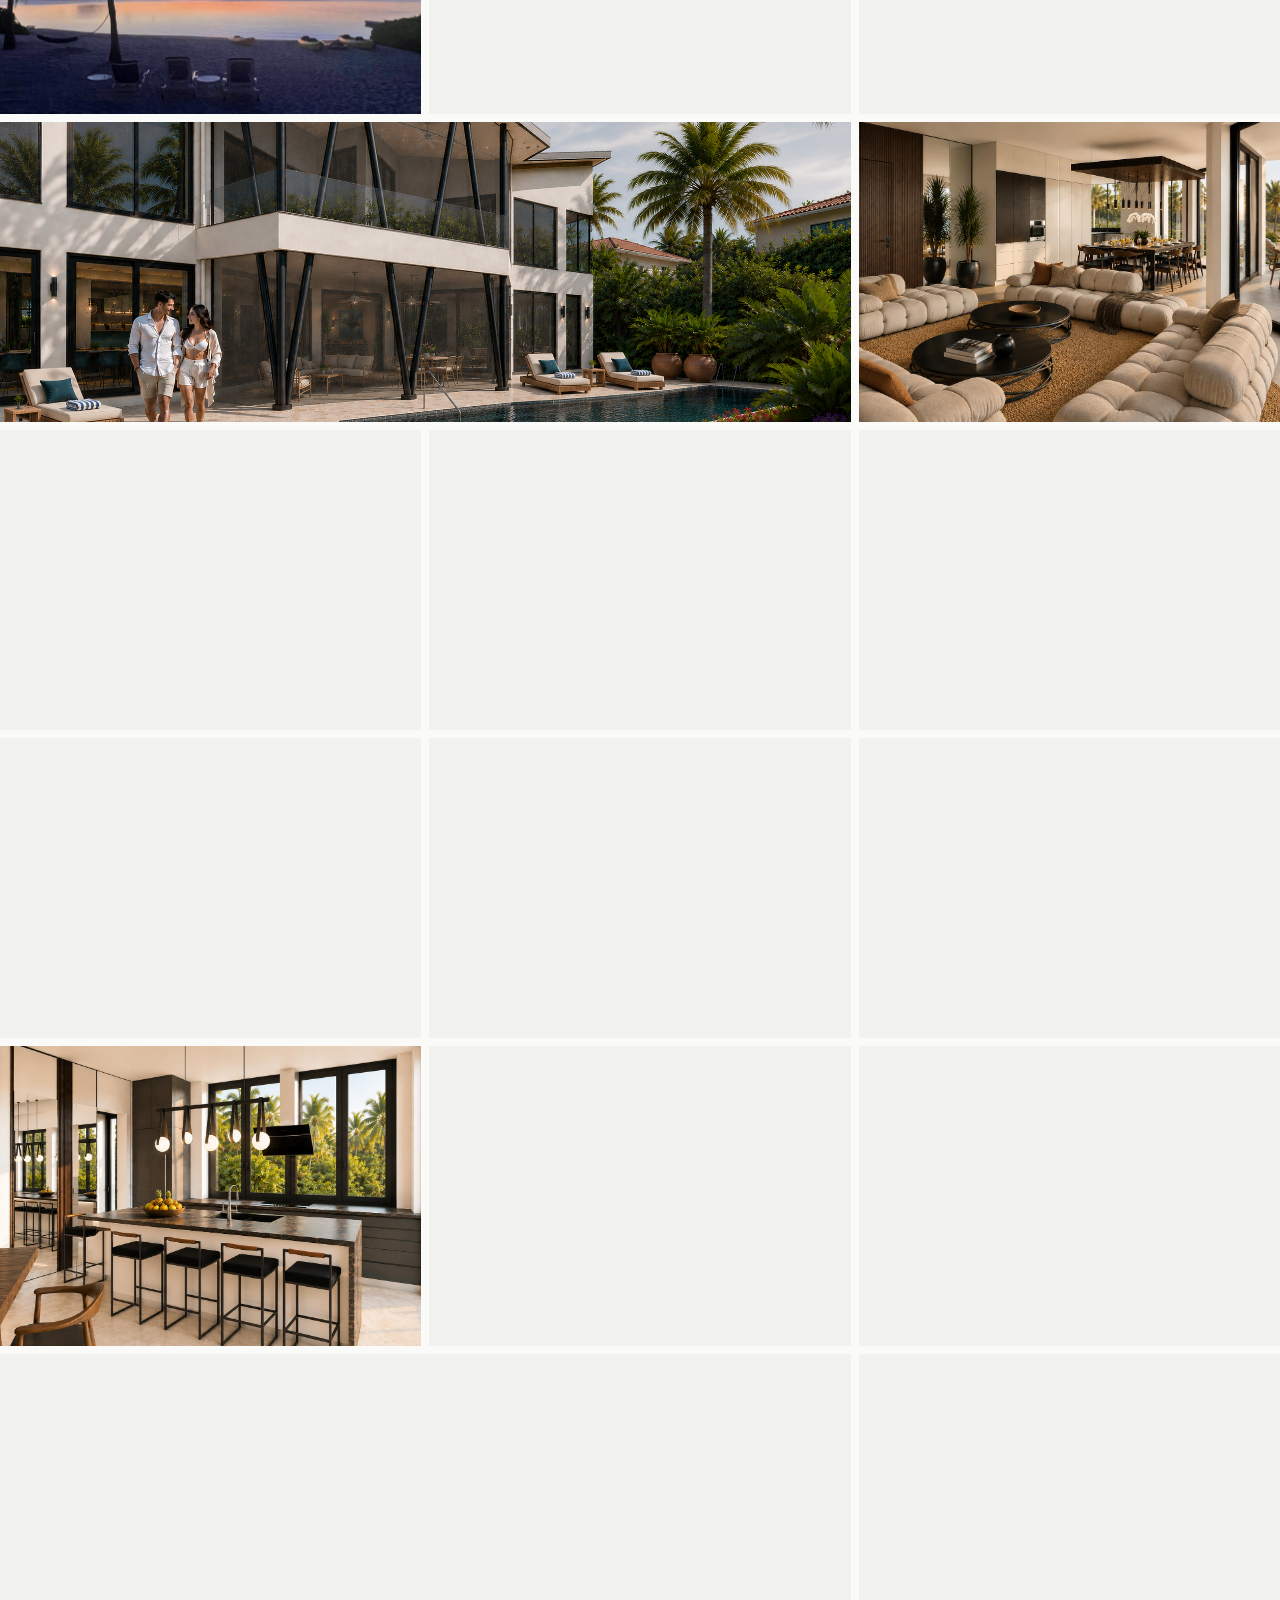
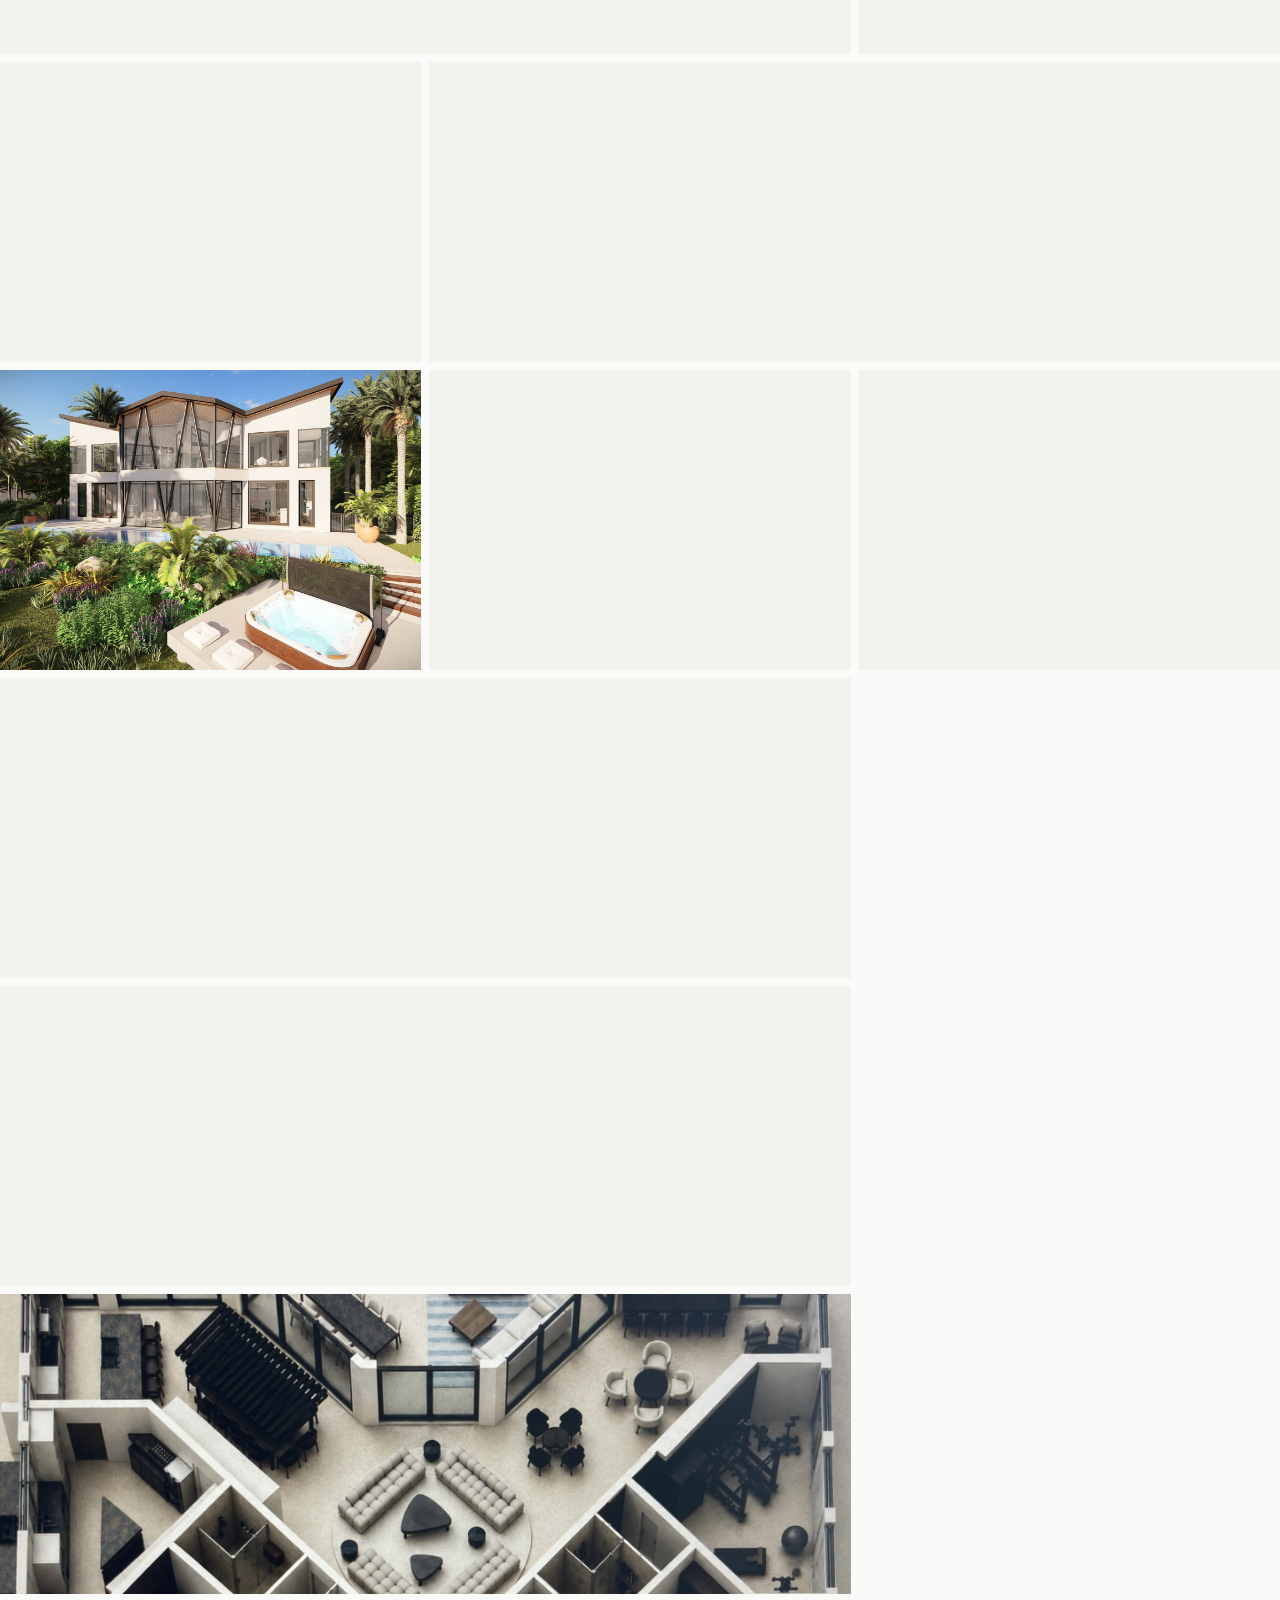
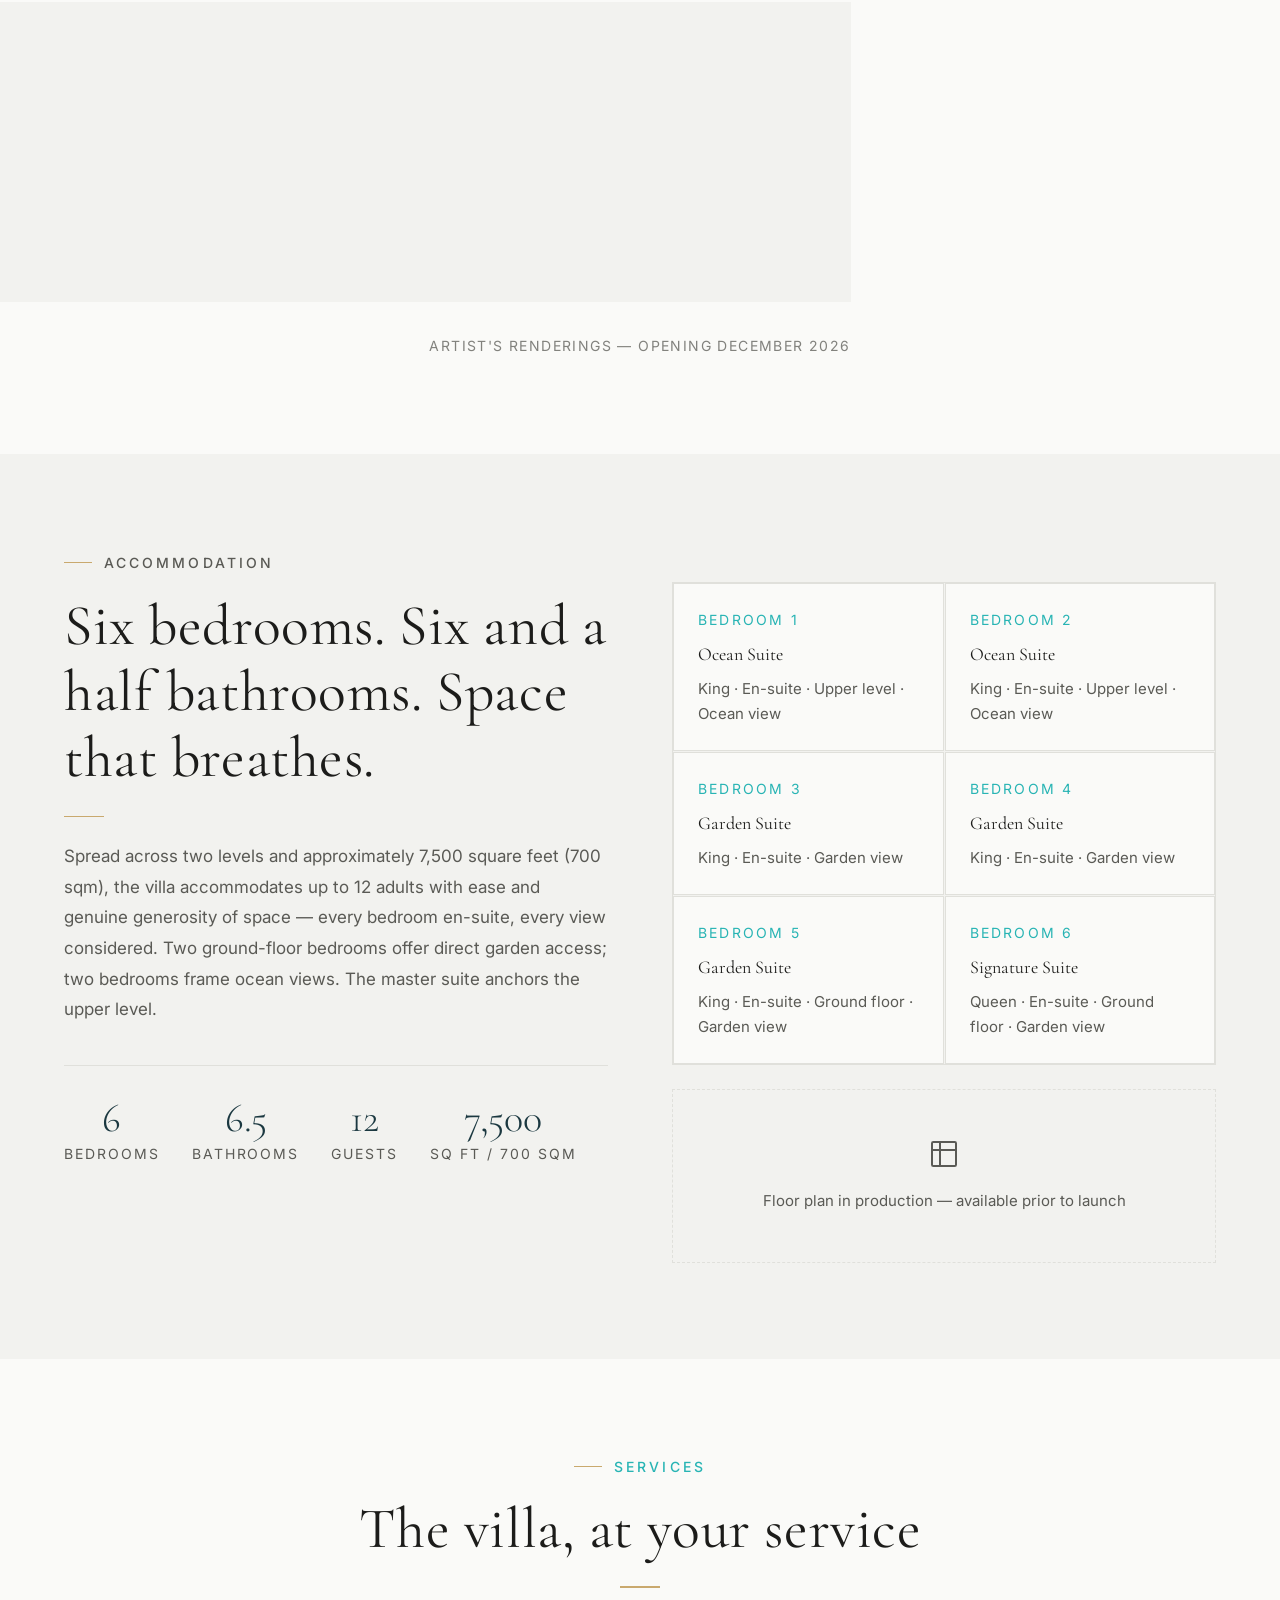
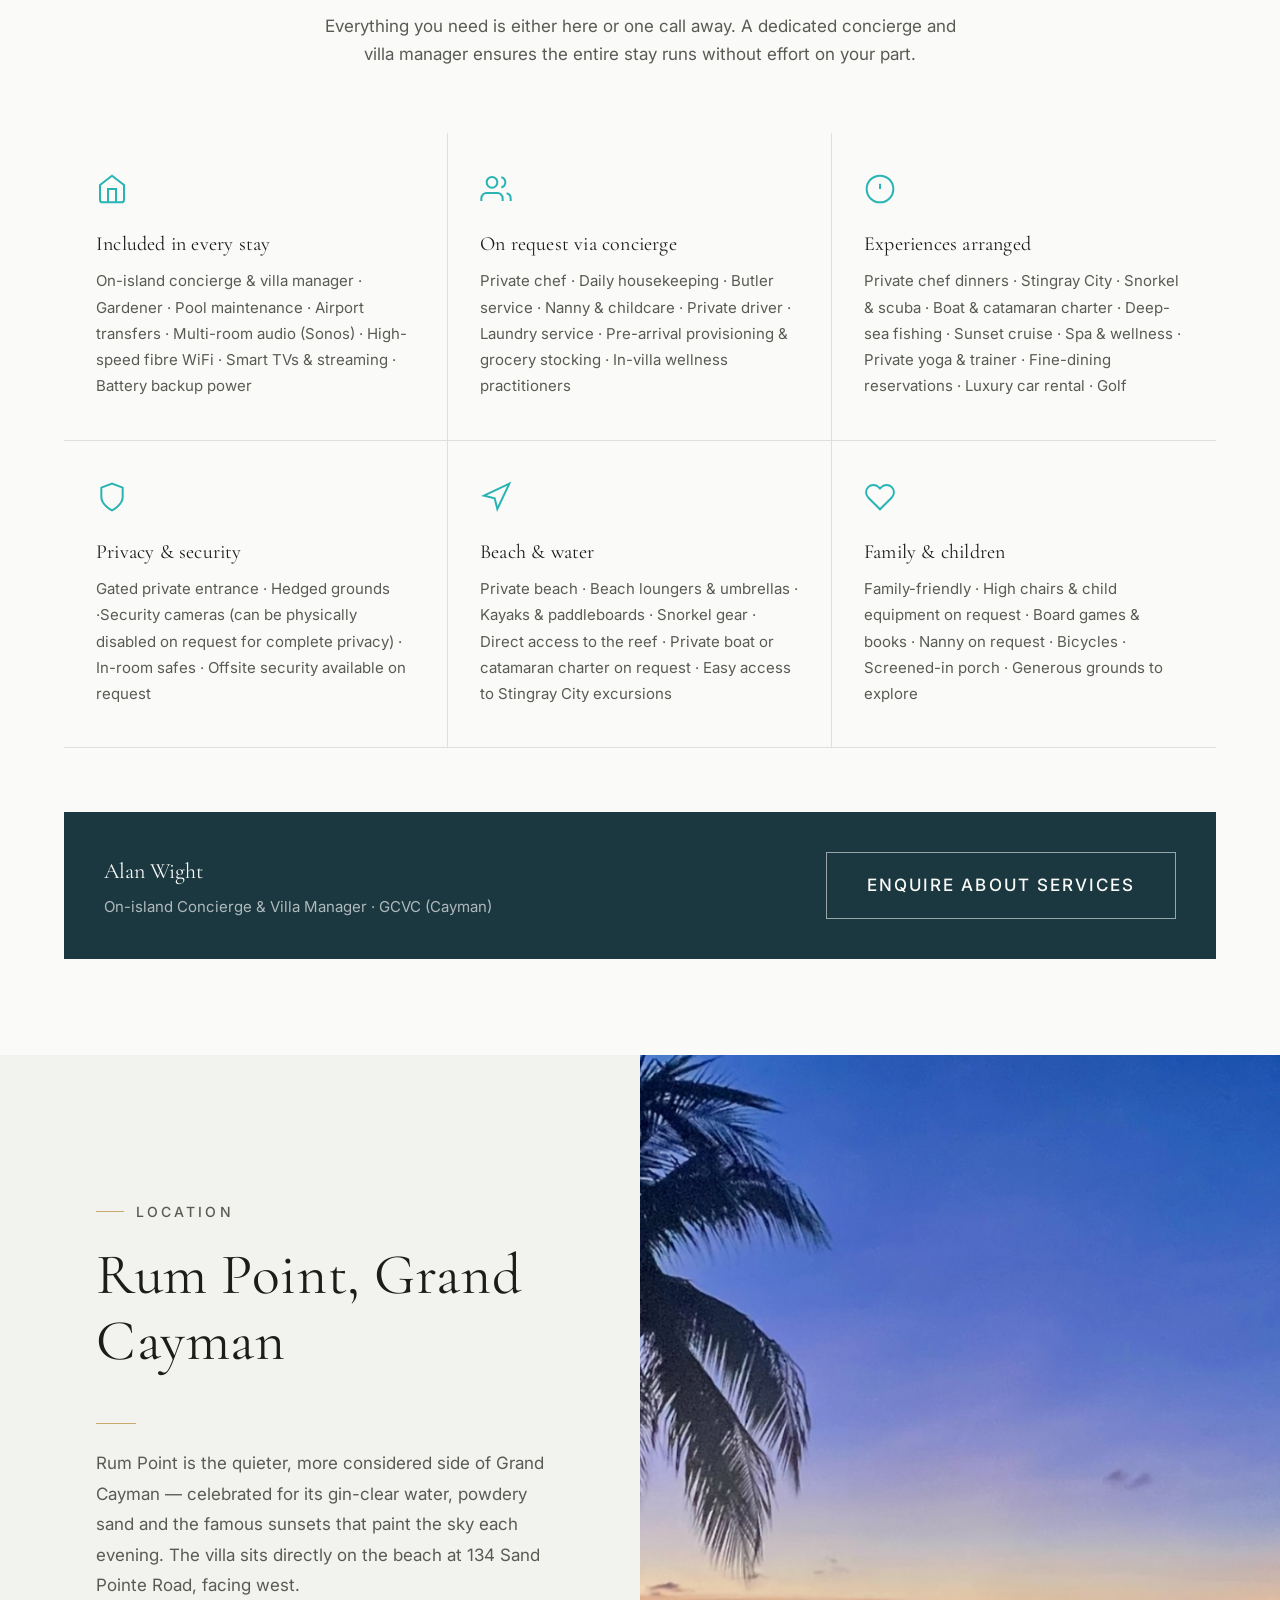
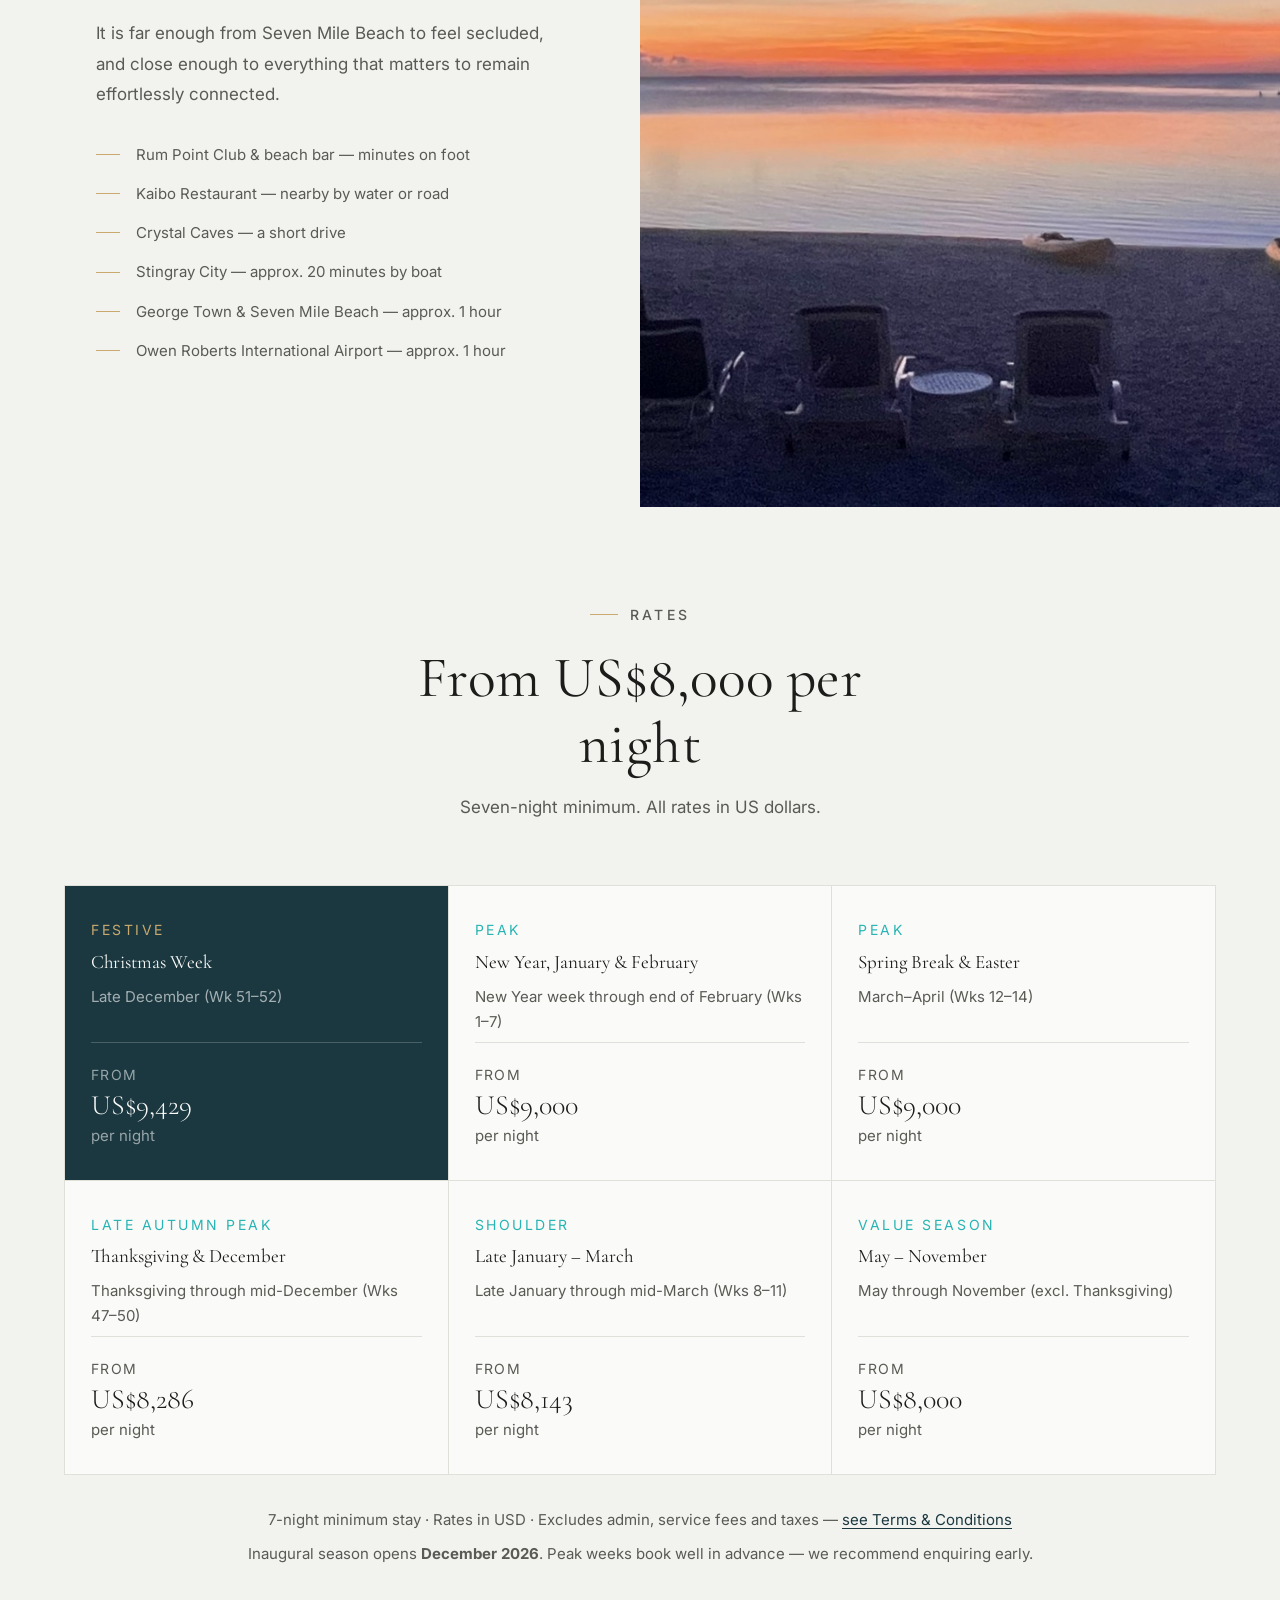
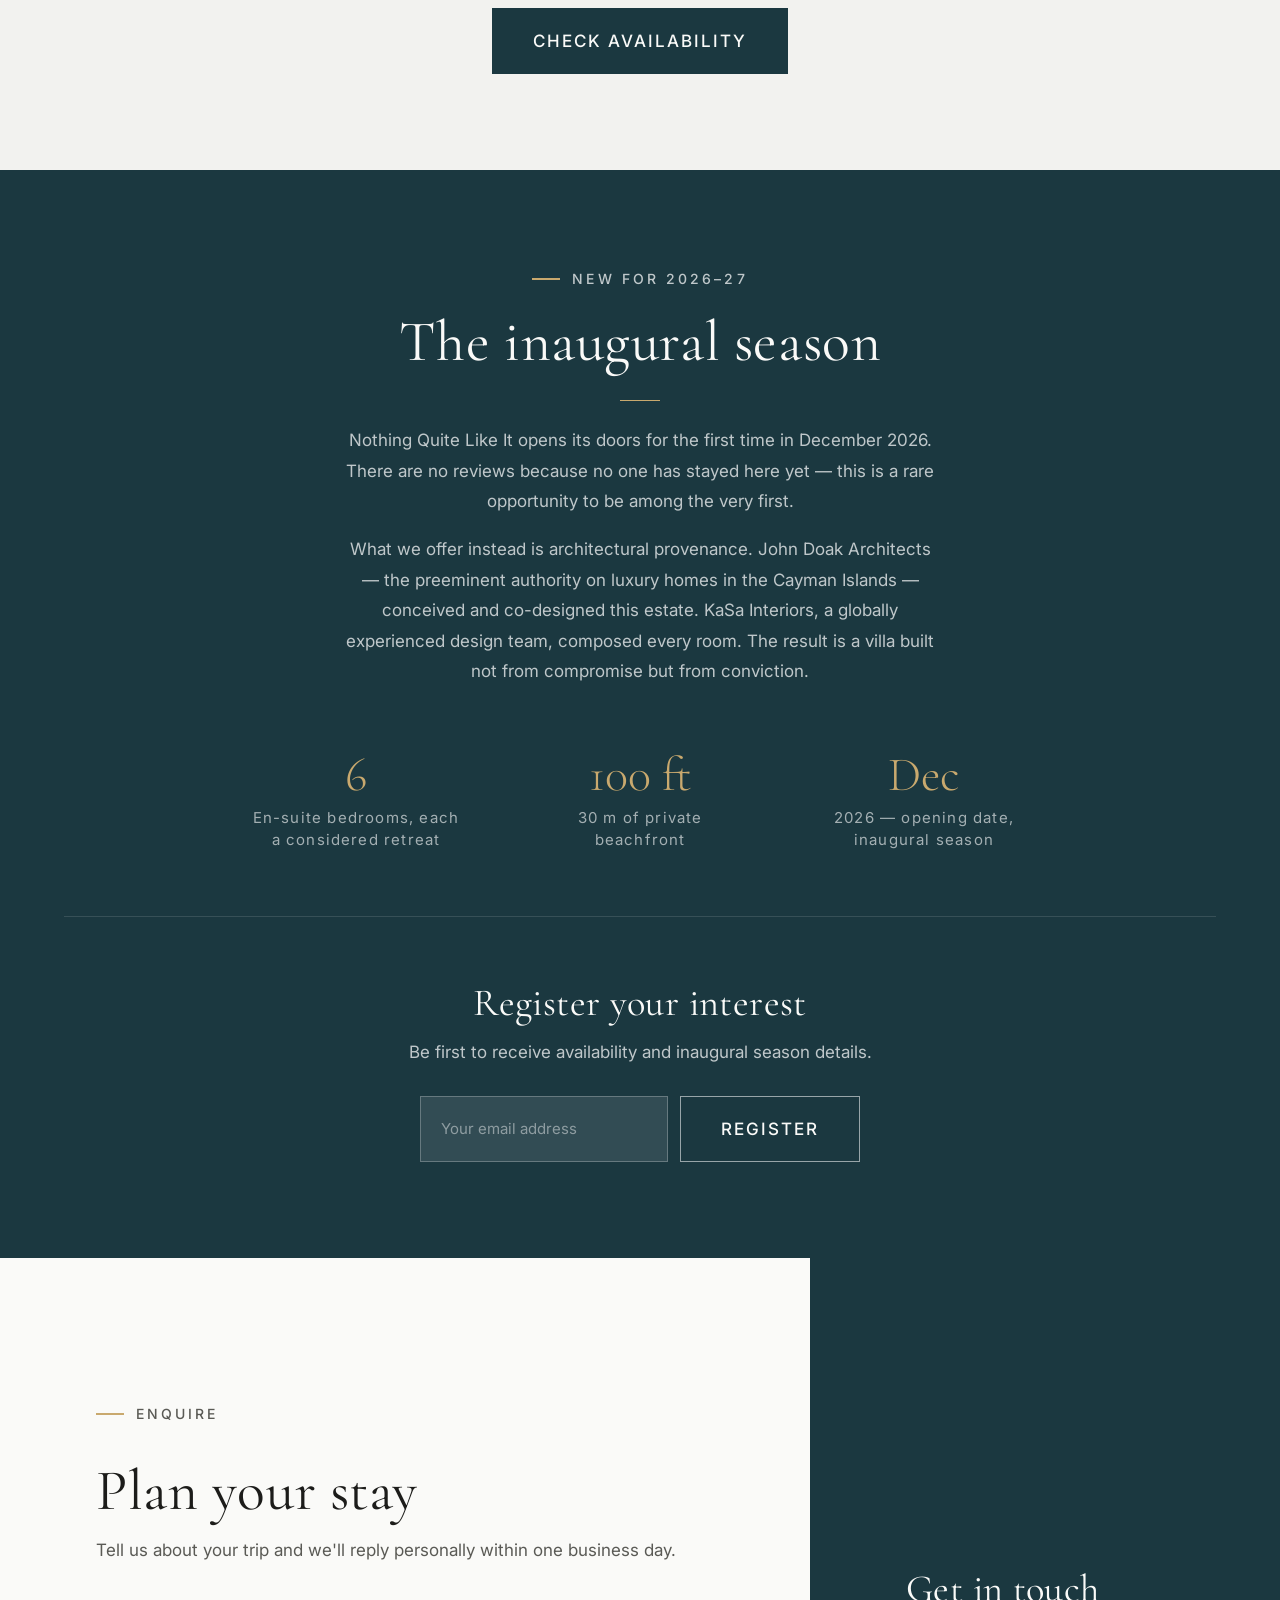
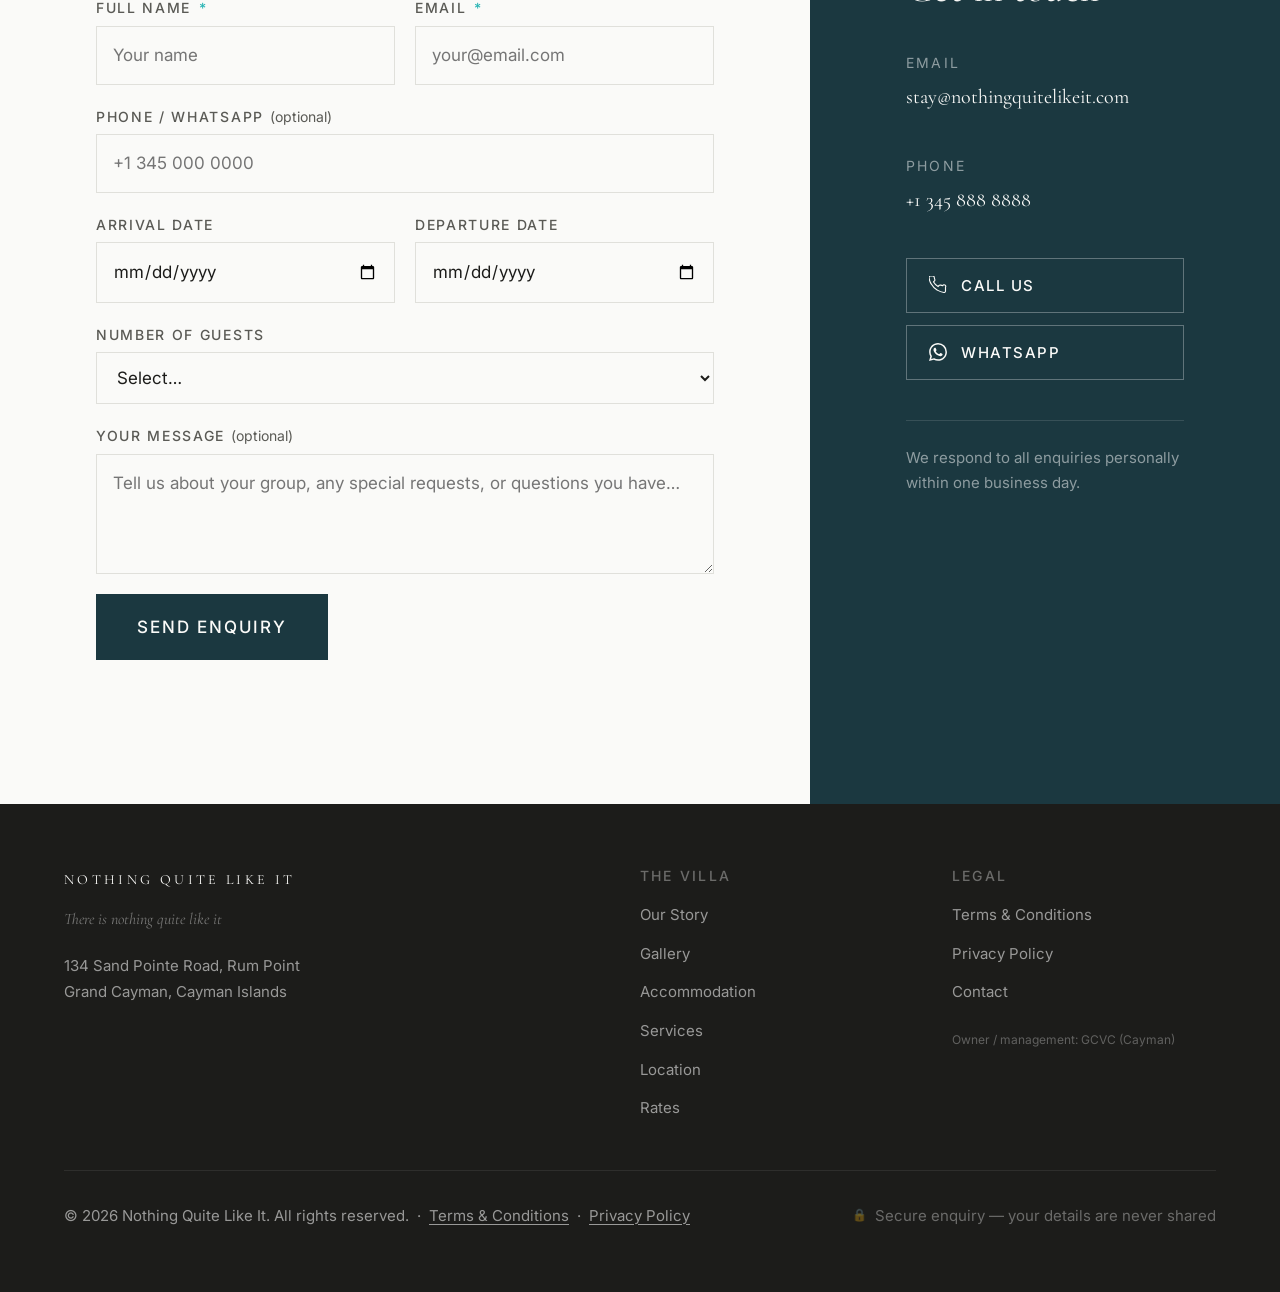
==== commit 4479d607: "Gallery: add 8 old renderings, YouTube video, and Renderings/Video filter tabs Co-Authored-By: Claud" ====
--- a/index.html
+++ b/index.html
@@ -179,6 +179,8 @@
     <button class="gallery__filter-btn" data-filter="kitchen">Kitchen</button>
     <button class="gallery__filter-btn" data-filter="wellness">Wellness</button>
     <button class="gallery__filter-btn" data-filter="floorplan">Floorplans</button>
+    <button class="gallery__filter-btn" data-filter="rendering">Renderings</button>
+    <button class="gallery__filter-btn" data-filter="video">Video</button>
   </div>
 
   <div class="gallery__grid">
@@ -376,6 +378,122 @@
     </div>
 
 
+    <!-- Renderings -->
+    <div class="gallery__item gallery__item--wide"
+         data-group="rendering"
+         data-src="/assets/images/rendering-entrance-front.jpg"
+         data-label="Main Entrance">
+      <img src="/assets/images/rendering-entrance-front.jpg"
+           alt="Architectural rendering — main entrance facade"
+           loading="lazy" decoding="async">
+      <div class="gallery__item-overlay">
+        <span class="gallery__item-label">Main Entrance</span>
+      </div>
+    </div>
+
+    <div class="gallery__item"
+         data-group="rendering"
+         data-src="/assets/images/rendering-entrance-street.jpg"
+         data-label="Street Arrival">
+      <img src="/assets/images/rendering-entrance-street.jpg"
+           alt="Architectural rendering — street view arrival"
+           loading="lazy" decoding="async">
+      <div class="gallery__item-overlay">
+        <span class="gallery__item-label">Street Arrival</span>
+      </div>
+    </div>
+
+    <div class="gallery__item"
+         data-group="rendering"
+         data-src="/assets/images/rendering-aerial.jpg"
+         data-label="Aerial View">
+      <img src="/assets/images/rendering-aerial.jpg"
+           alt="Architectural rendering — aerial view of villa and grounds"
+           loading="lazy" decoding="async">
+      <div class="gallery__item-overlay">
+        <span class="gallery__item-label">Aerial View</span>
+      </div>
+    </div>
+
+    <div class="gallery__item gallery__item--wide"
+         data-group="rendering"
+         data-src="/assets/images/rendering-pool-beach-aerial.jpg"
+         data-label="Pool &amp; Beach Aerial">
+      <img src="/assets/images/rendering-pool-beach-aerial.jpg"
+           alt="Architectural rendering — aerial view of pool and private beach"
+           loading="lazy" decoding="async">
+      <div class="gallery__item-overlay">
+        <span class="gallery__item-label">Pool &amp; Beach Aerial</span>
+      </div>
+    </div>
+
+    <div class="gallery__item"
+         data-group="rendering"
+         data-src="/assets/images/rendering-pool-garden.jpg"
+         data-label="Pool &amp; Garden">
+      <img src="/assets/images/rendering-pool-garden.jpg"
+           alt="Architectural rendering — pool and garden with hot tub"
+           loading="lazy" decoding="async">
+      <div class="gallery__item-overlay">
+        <span class="gallery__item-label">Pool &amp; Garden</span>
+      </div>
+    </div>
+
+    <div class="gallery__item"
+         data-group="rendering"
+         data-src="/assets/images/rendering-pool-rear.jpg"
+         data-label="Rear Garden &amp; Pool">
+      <img src="/assets/images/rendering-pool-rear.jpg"
+           alt="Architectural rendering — rear garden and pool"
+           loading="lazy" decoding="async">
+      <div class="gallery__item-overlay">
+        <span class="gallery__item-label">Rear Garden &amp; Pool</span>
+      </div>
+    </div>
+
+    <div class="gallery__item"
+         data-group="rendering"
+         data-src="/assets/images/rendering-side-garden.jpg"
+         data-label="Side Garden">
+      <img src="/assets/images/rendering-side-garden.jpg"
+           alt="Architectural rendering — side garden and kitchen view"
+           loading="lazy" decoding="async">
+      <div class="gallery__item-overlay">
+        <span class="gallery__item-label">Side Garden</span>
+      </div>
+    </div>
+
+    <div class="gallery__item gallery__item--wide"
+         data-group="rendering"
+         data-src="/assets/images/rendering-living-ocean.jpg"
+         data-label="Living Room — Ocean View">
+      <img src="/assets/images/rendering-living-ocean.jpg"
+           alt="Architectural rendering — living room with panoramic ocean view"
+           loading="lazy" decoding="async">
+      <div class="gallery__item-overlay">
+        <span class="gallery__item-label">Living Room — Ocean View</span>
+      </div>
+    </div>
+
+    <!-- Video -->
+    <div class="gallery__item gallery__item--wide gallery__item--video"
+         data-group="video"
+         data-label="Villa Walkthrough">
+      <div class="gallery__video-wrap">
+        <iframe
+          src="https://www.youtube.com/embed/lKbSkOQn_YM"
+          title="Nothing Quite Like It — Villa Walkthrough"
+          allow="accelerometer; autoplay; clipboard-write; encrypted-media; gyroscope; picture-in-picture"
+          allowfullscreen
+          loading="lazy">
+        </iframe>
+      </div>
+      <div class="gallery__item-overlay">
+        <span class="gallery__item-label">Villa Walkthrough</span>
+      </div>
+    </div>
+
+    <!-- Floorplans -->
     <div class="gallery__item gallery__item--wide"
          data-group="floorplan"
          data-src="/260622_Floorplans/Level 1.jpg"
--- a/css/main.css
+++ b/css/main.css
@@ -25,13 +25,14 @@
 
 .header__wordmark {
   font-family: var(--f-display);
-  font-size: 0.8rem;
+  font-size: 0.7rem;
   font-weight: 400;
-  letter-spacing: 0.28em;
+  letter-spacing: 0.22em;
   text-transform: uppercase;
   color: var(--c-white);
   transition: color var(--dur-mid);
   line-height: 1;
+  white-space: nowrap;
 }
 .site-header.scrolled .header__wordmark { color: var(--c-teal); }
 
@@ -424,6 +425,27 @@
 }
 .gallery__item:hover .gallery__item-label { opacity: 1; transform: translateY(0); }
 
+.gallery__item--video {
+  cursor: default;
+}
+.gallery__video-wrap {
+  position: relative;
+  width: 100%;
+  padding-bottom: 56.25%;
+  height: 0;
+  overflow: hidden;
+}
+.gallery__video-wrap iframe {
+  position: absolute;
+  inset: 0;
+  width: 100%;
+  height: 100%;
+  border: 0;
+}
+.gallery__item--video .gallery__item-overlay {
+  pointer-events: none;
+}
+
 .gallery__footer {
   padding: var(--s-md) var(--gutter) var(--s-xl);
   text-align: center;
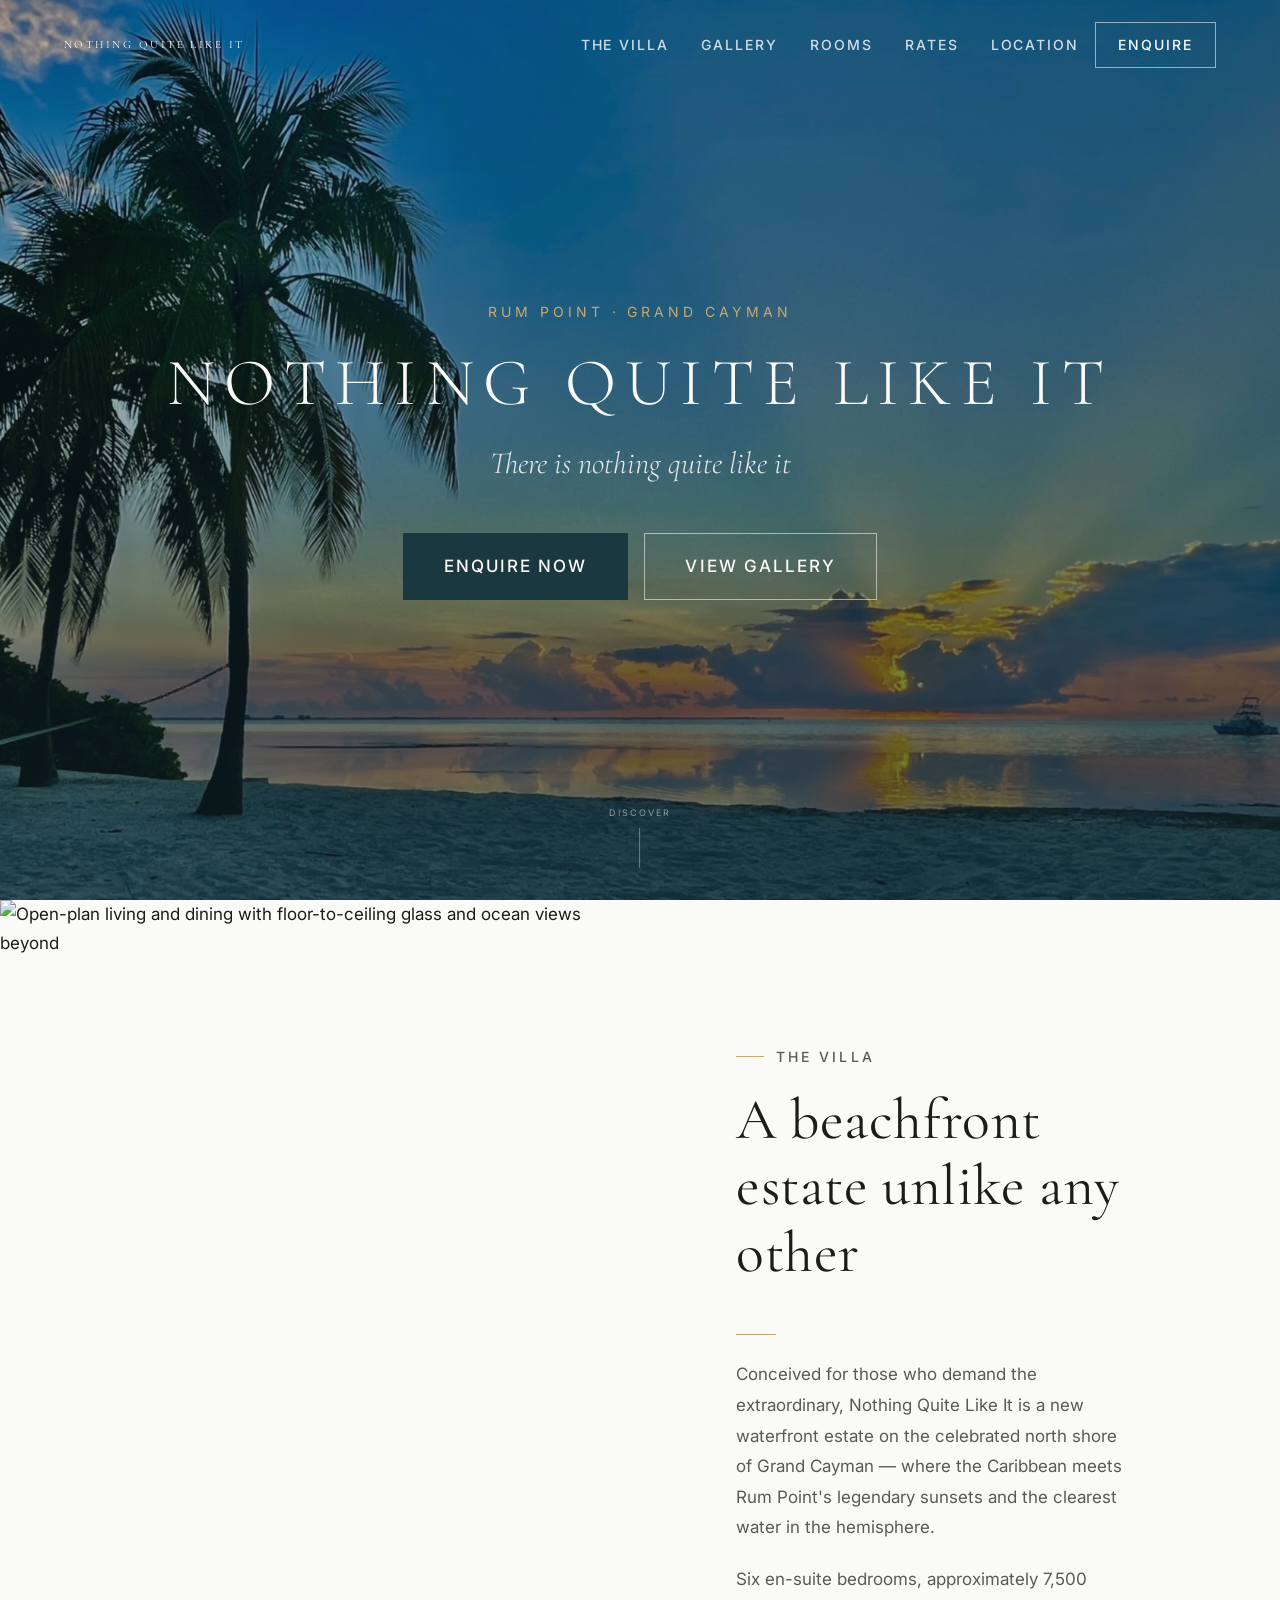
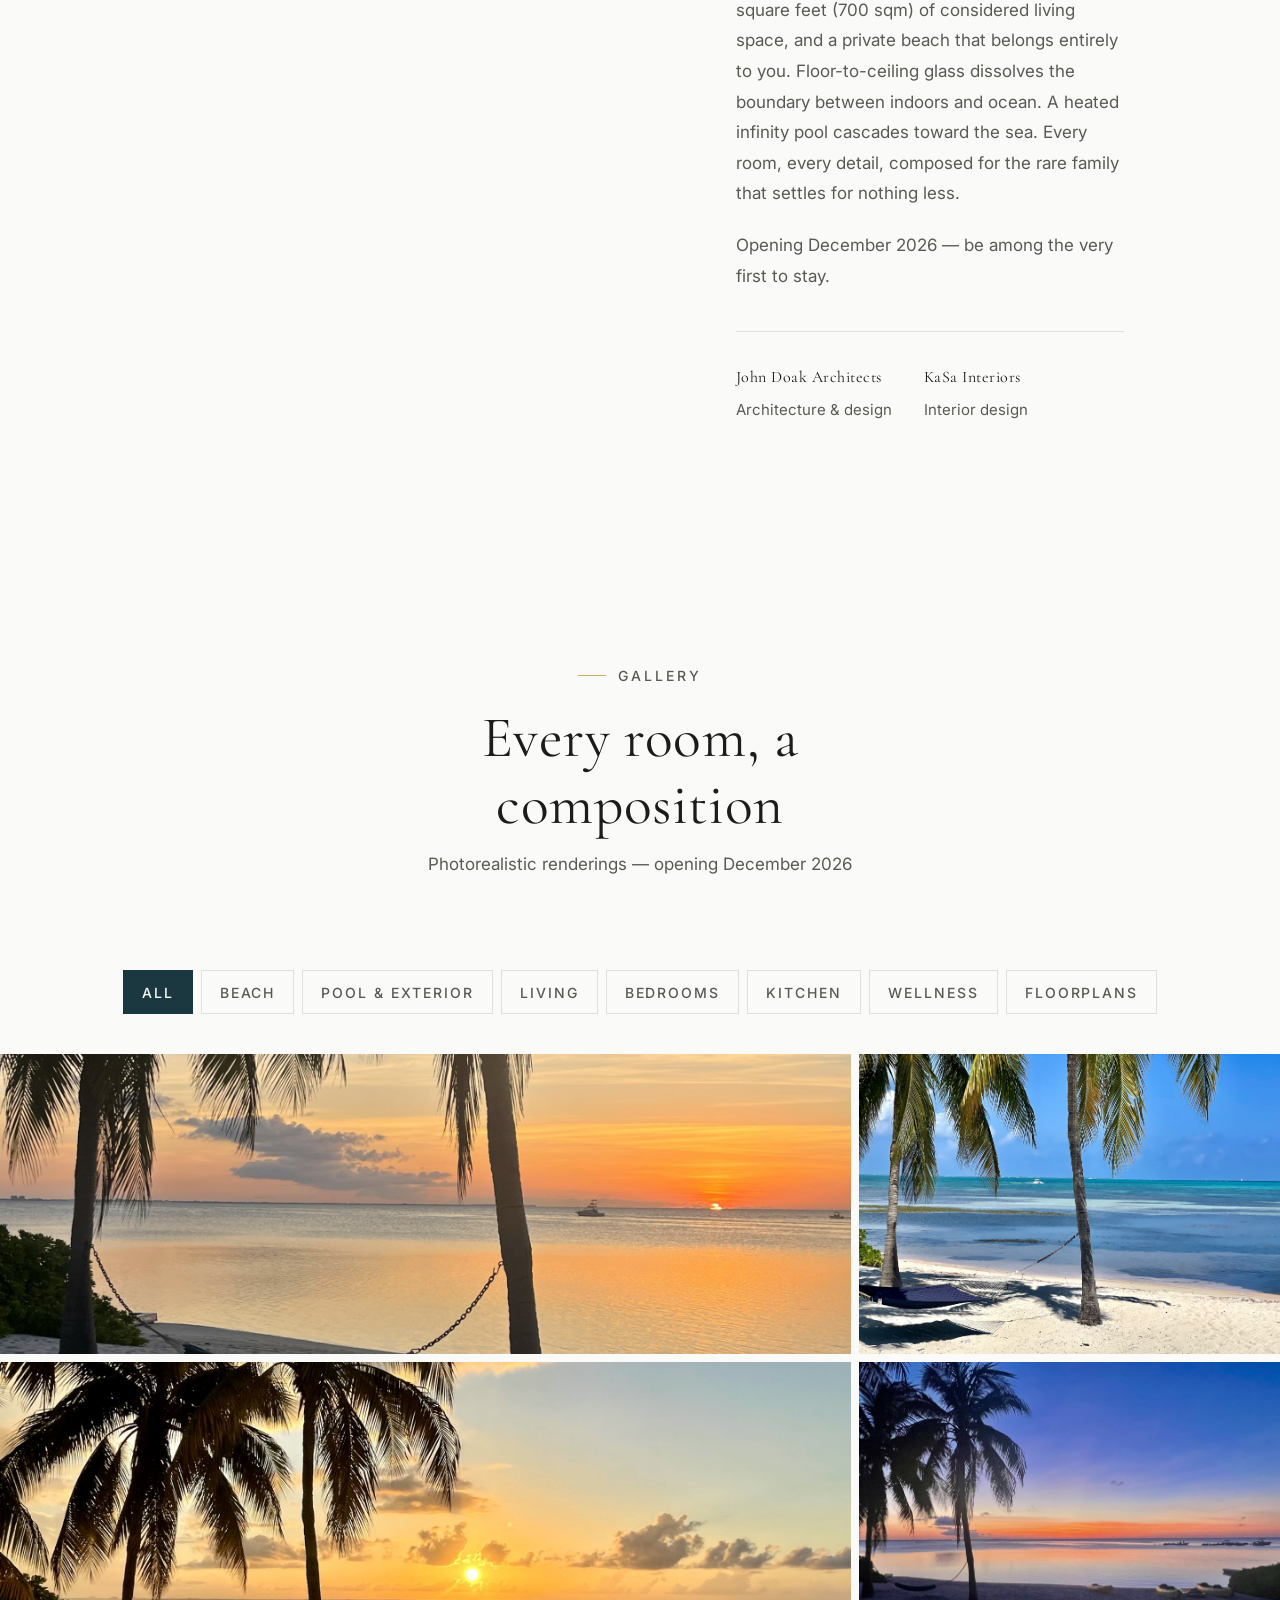
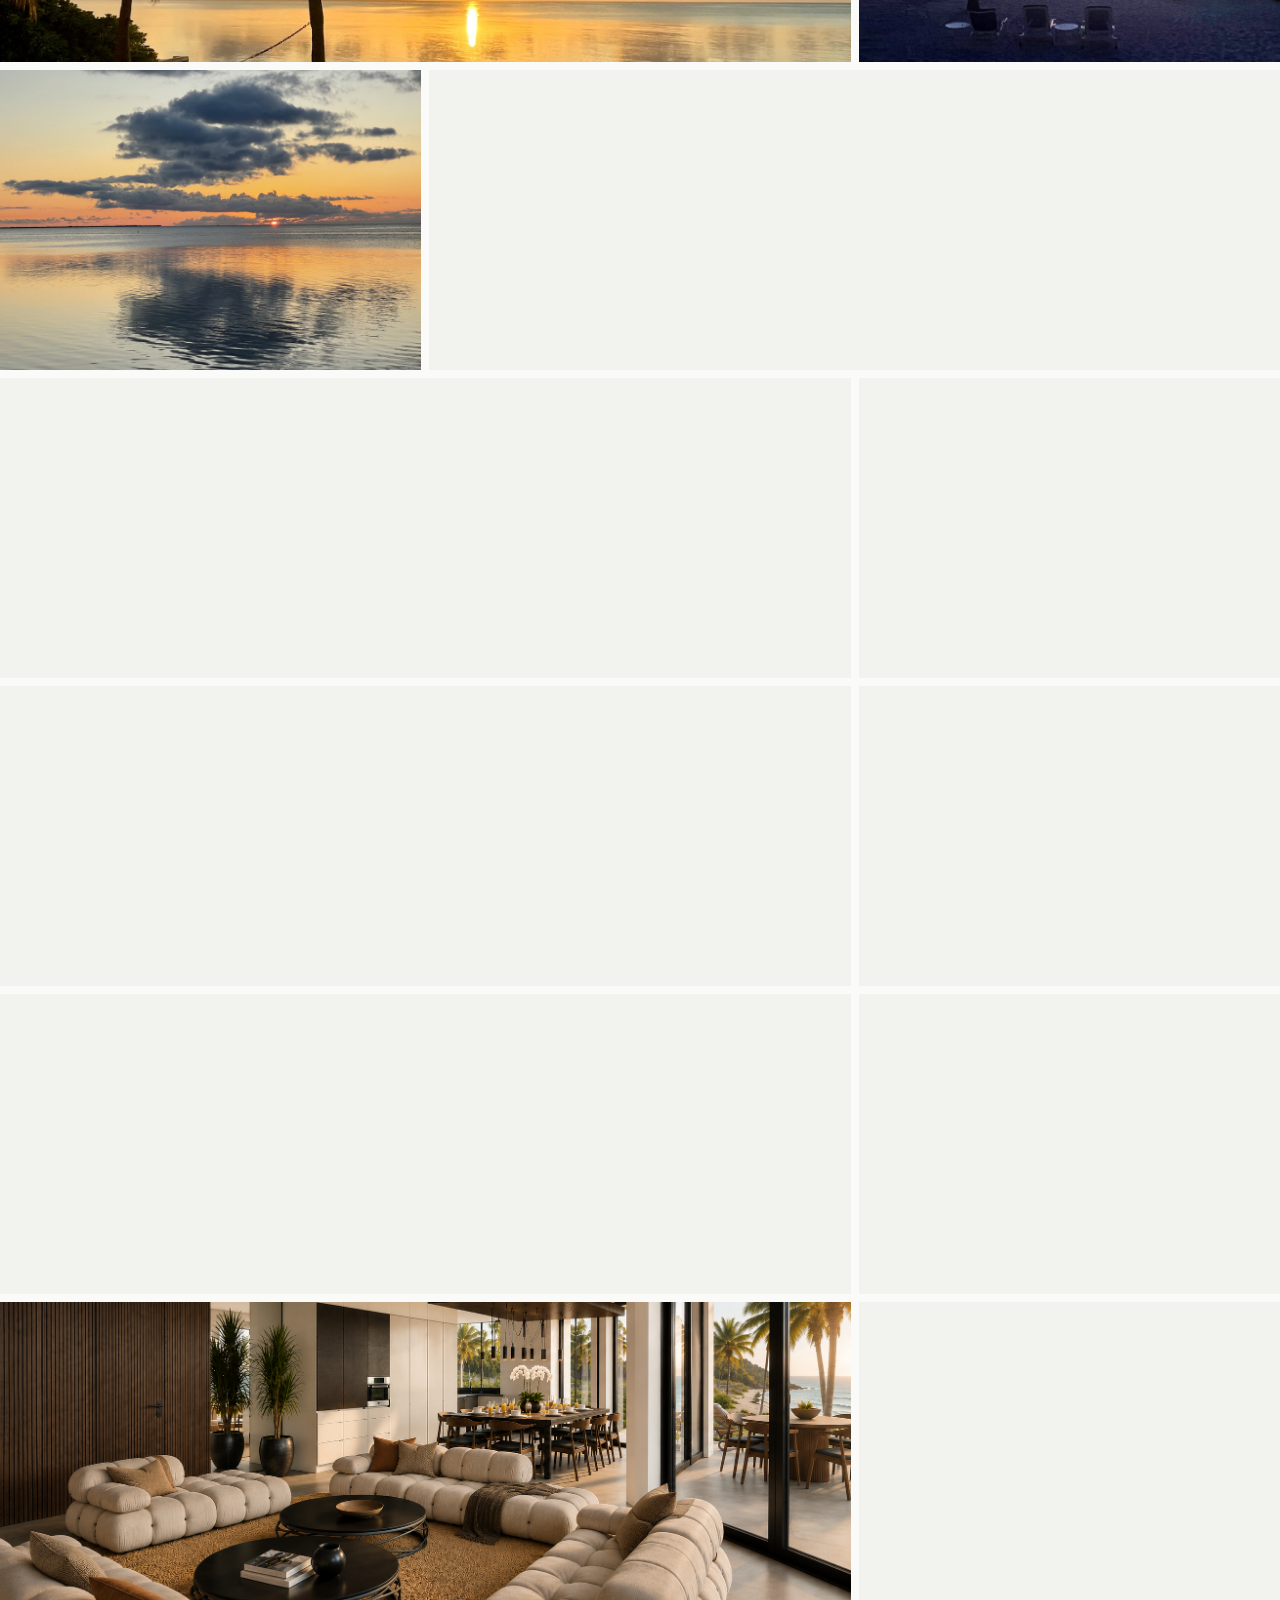
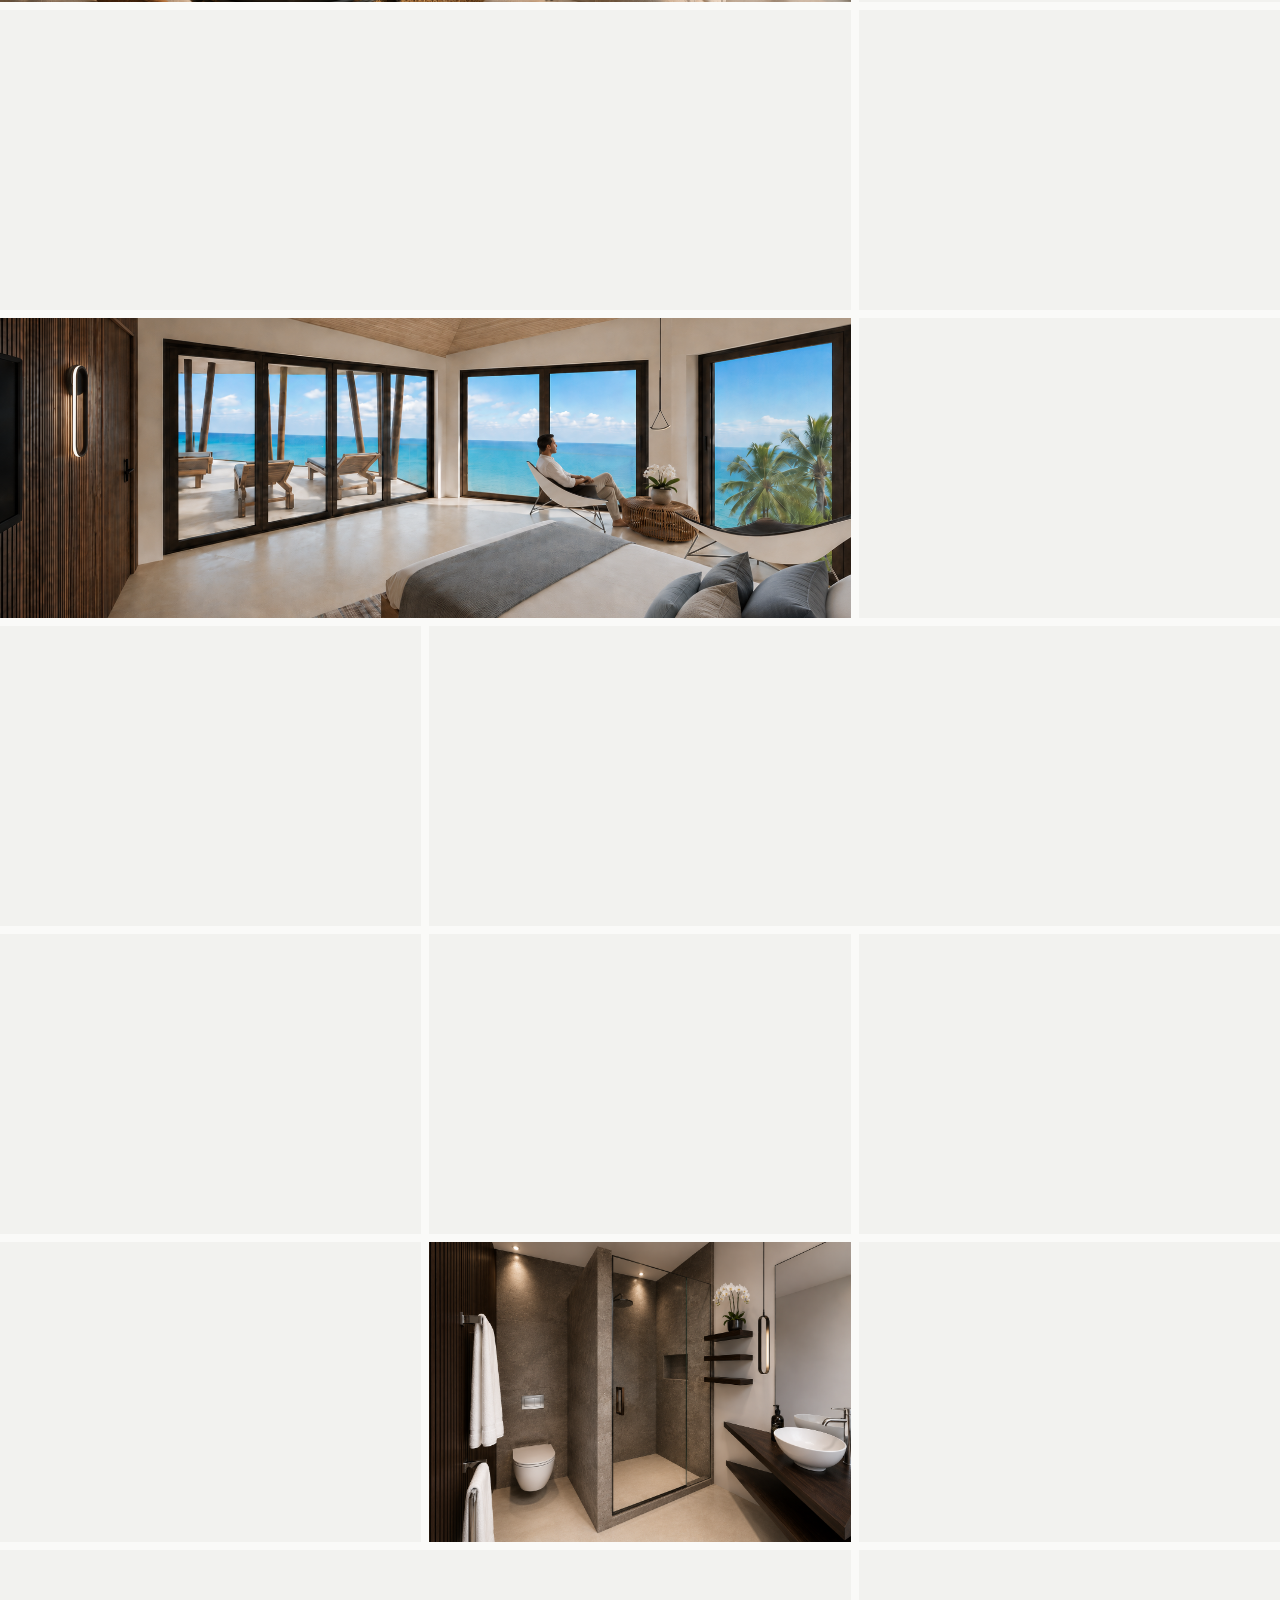
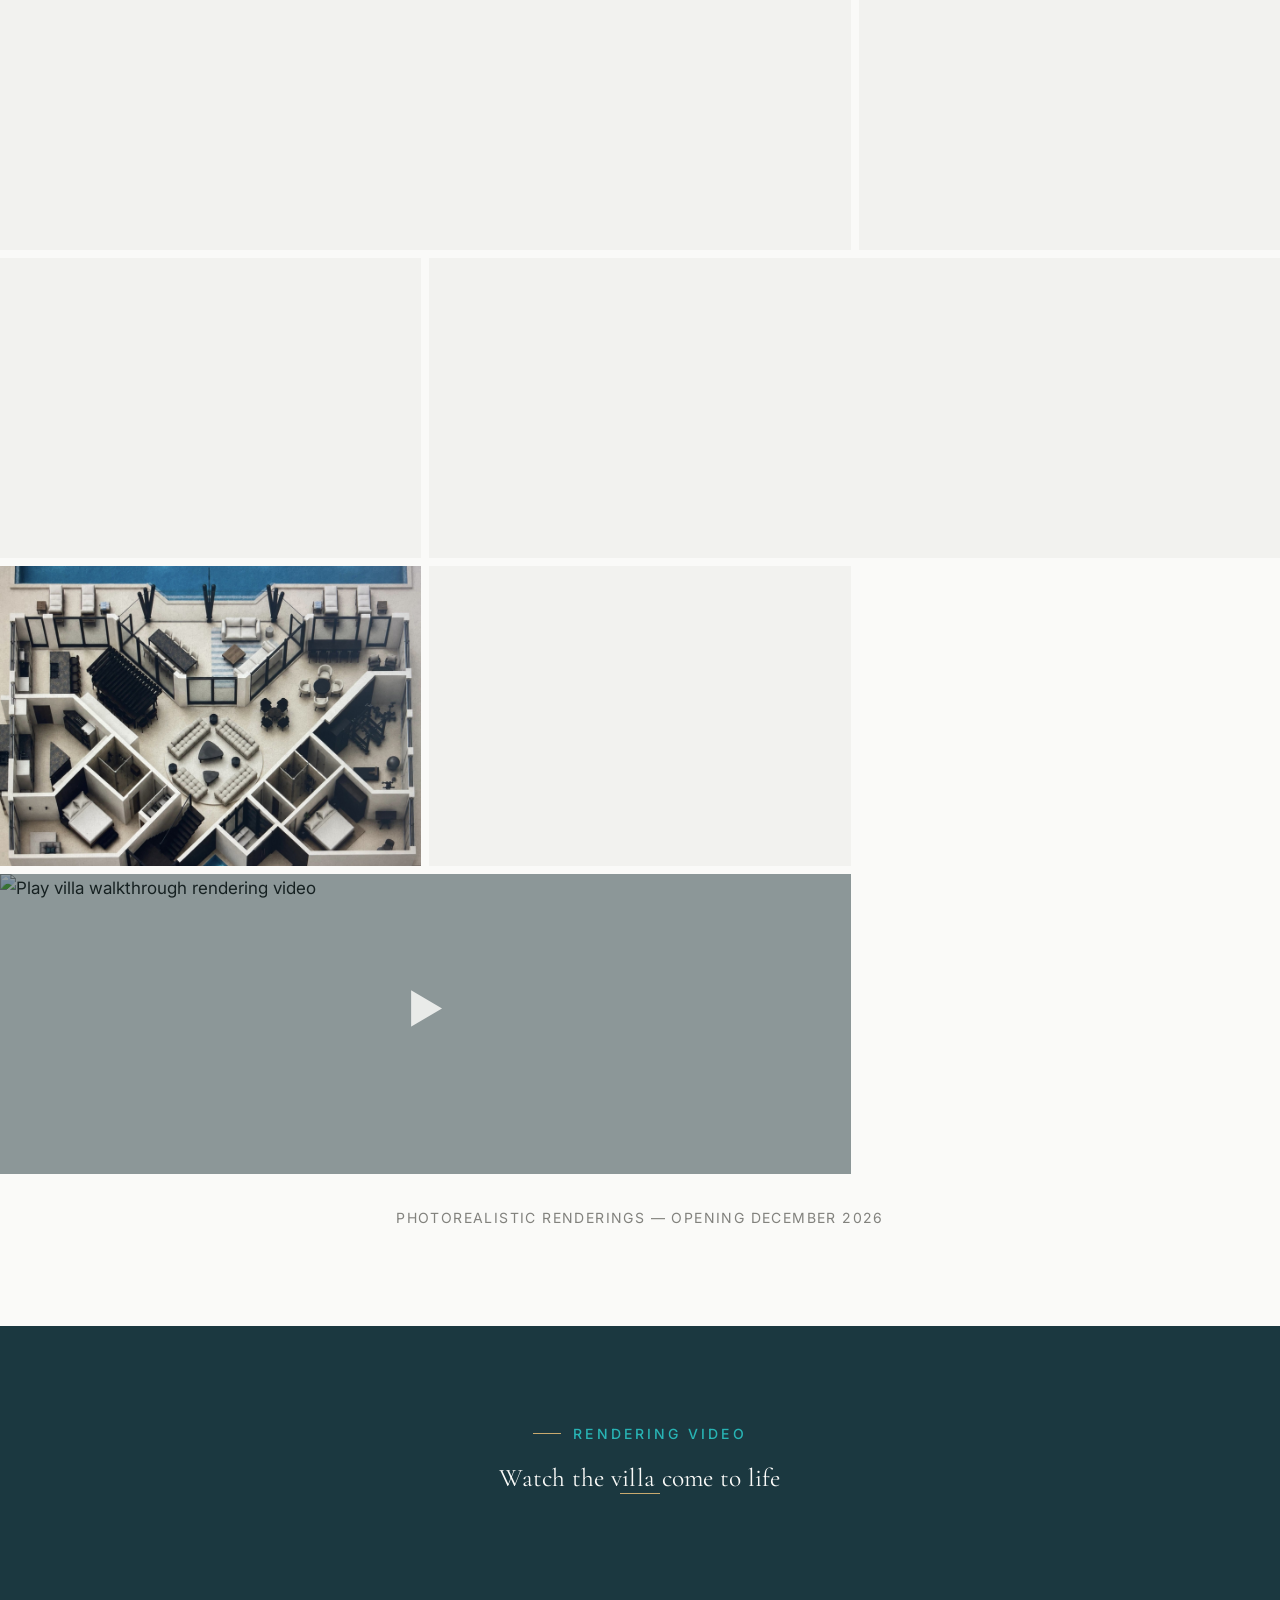
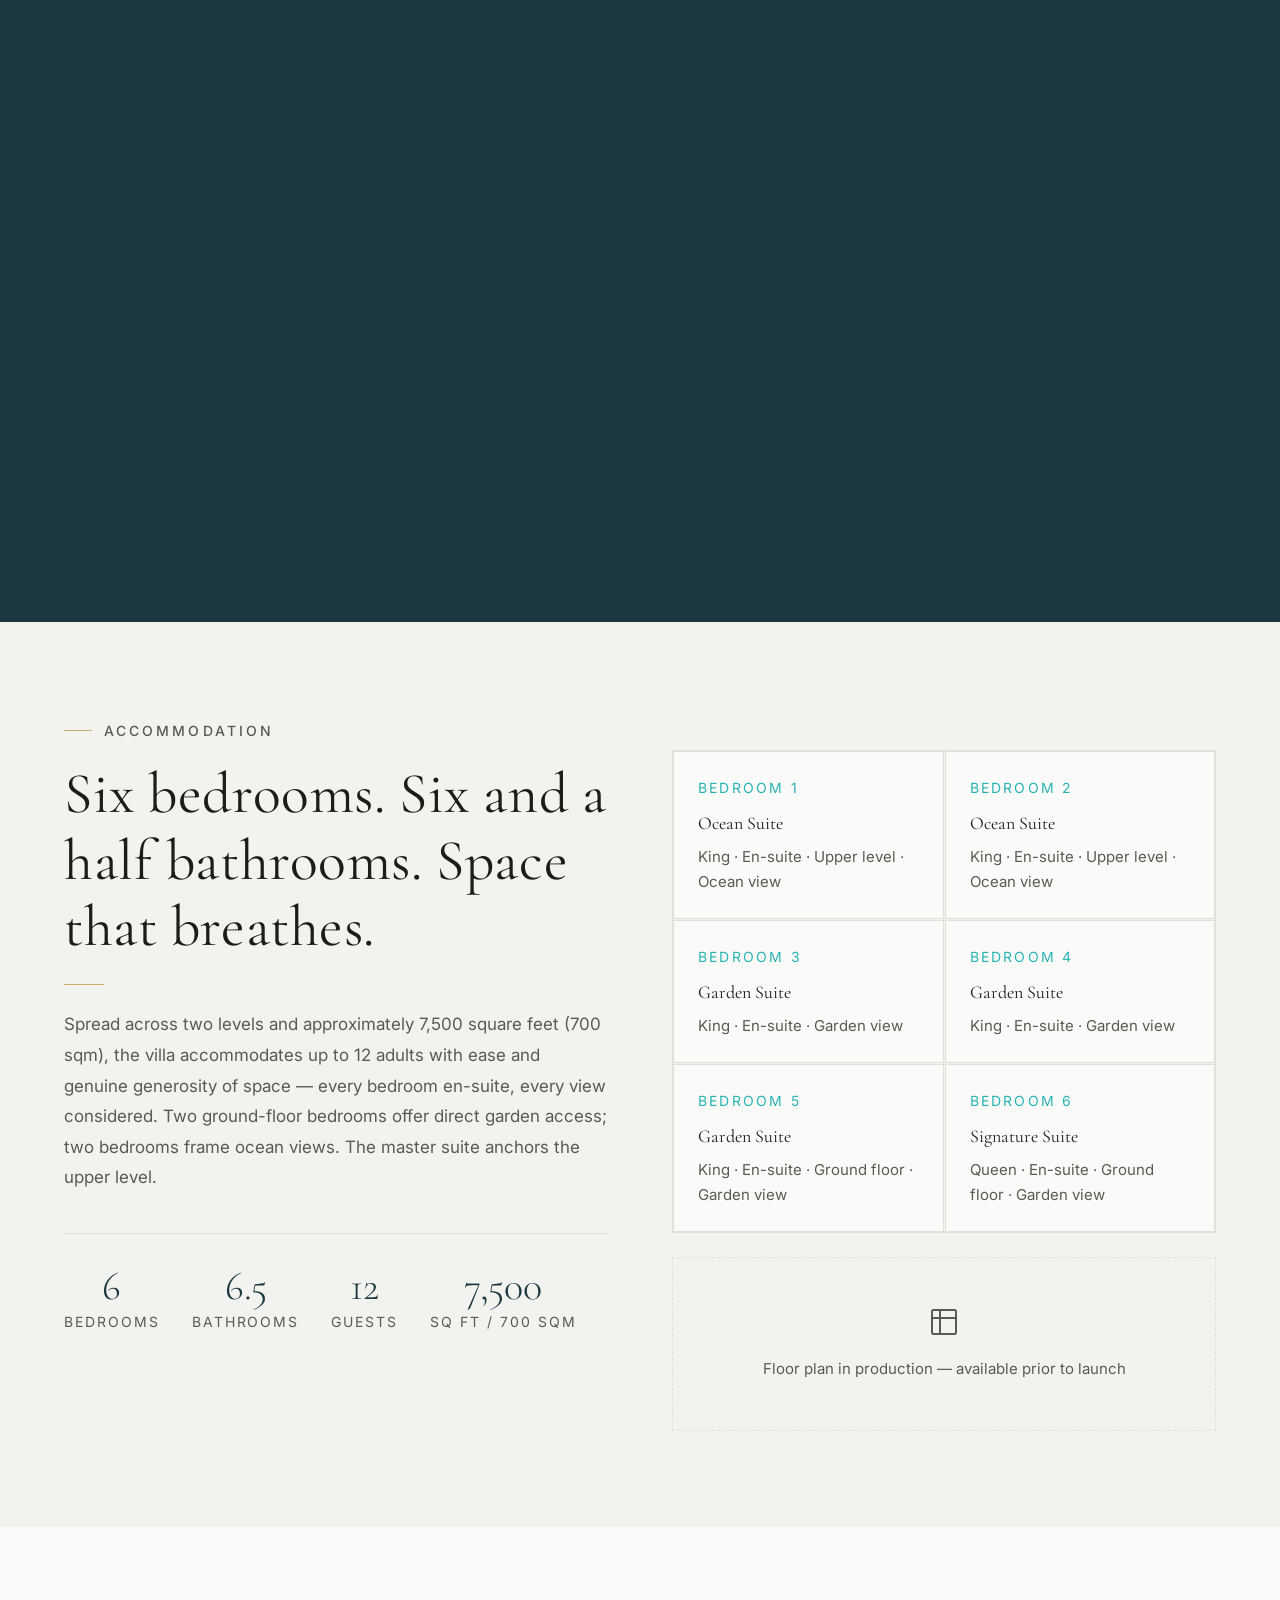
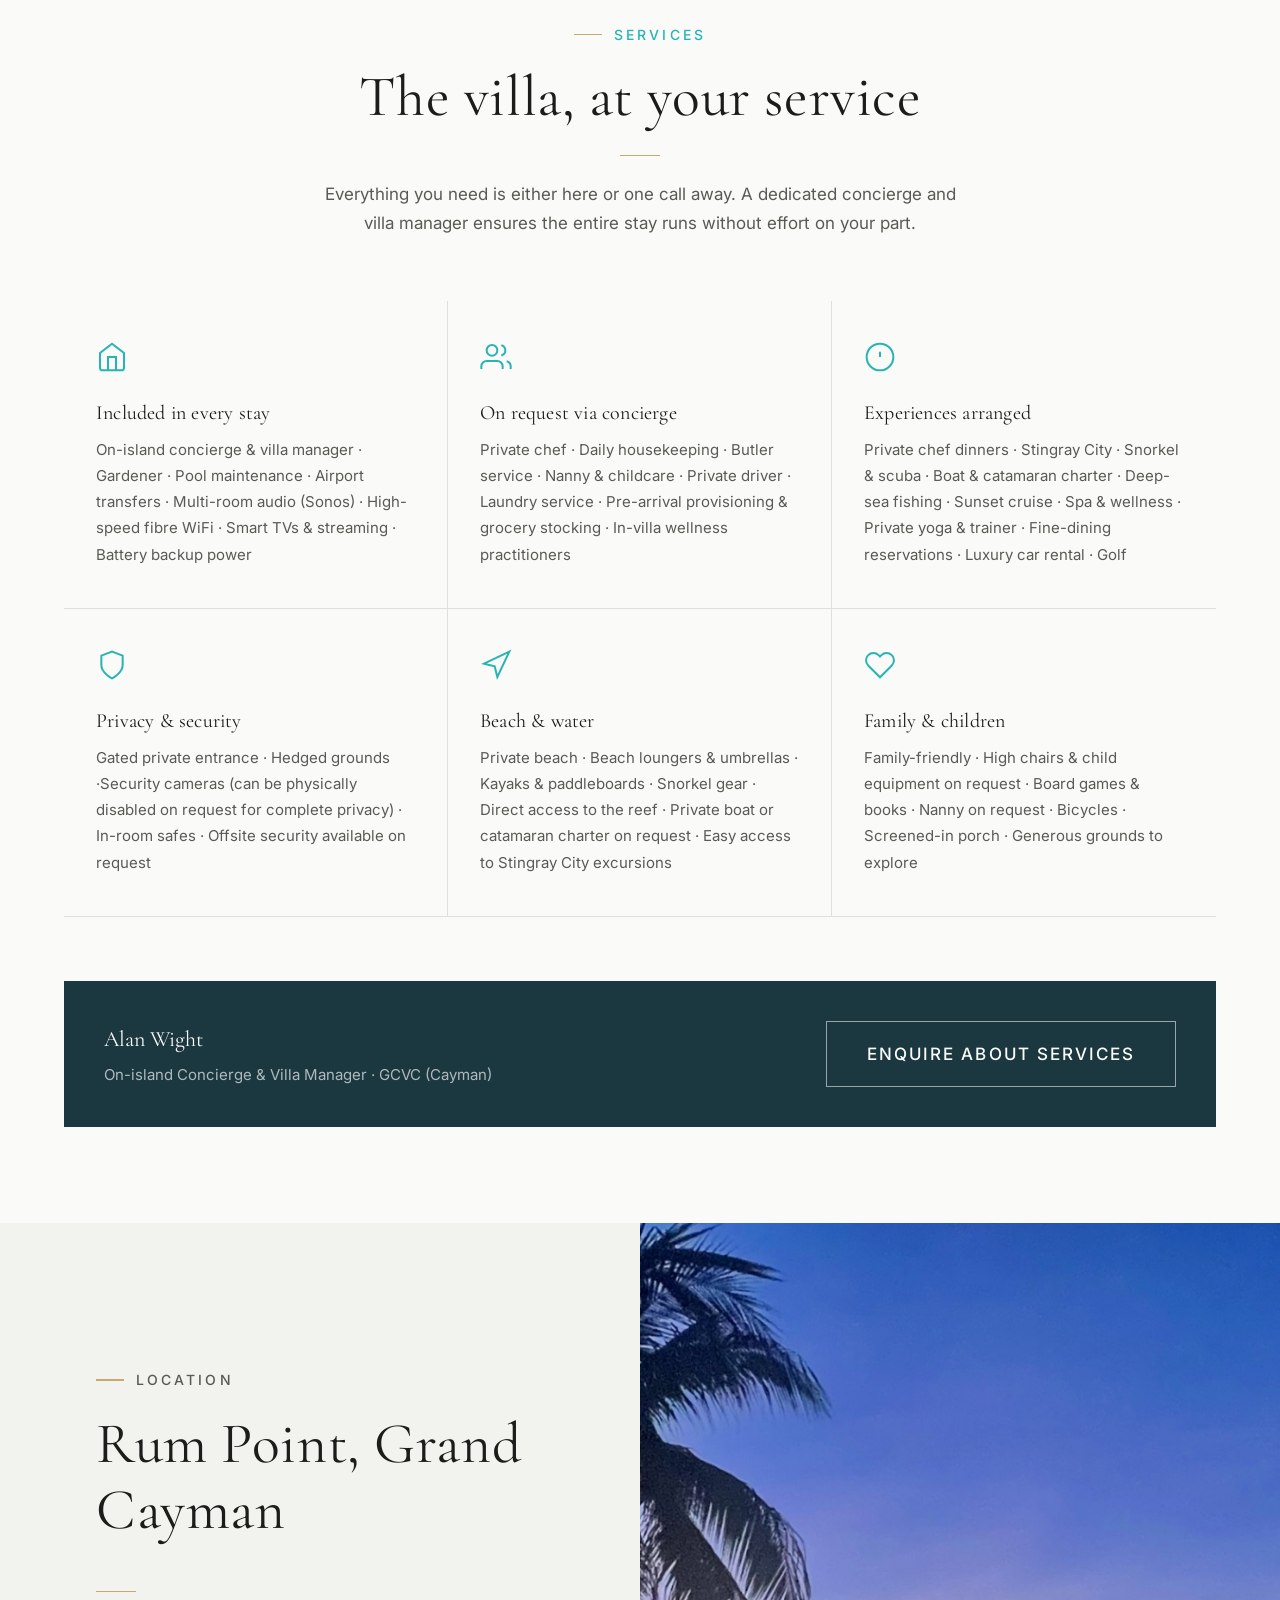
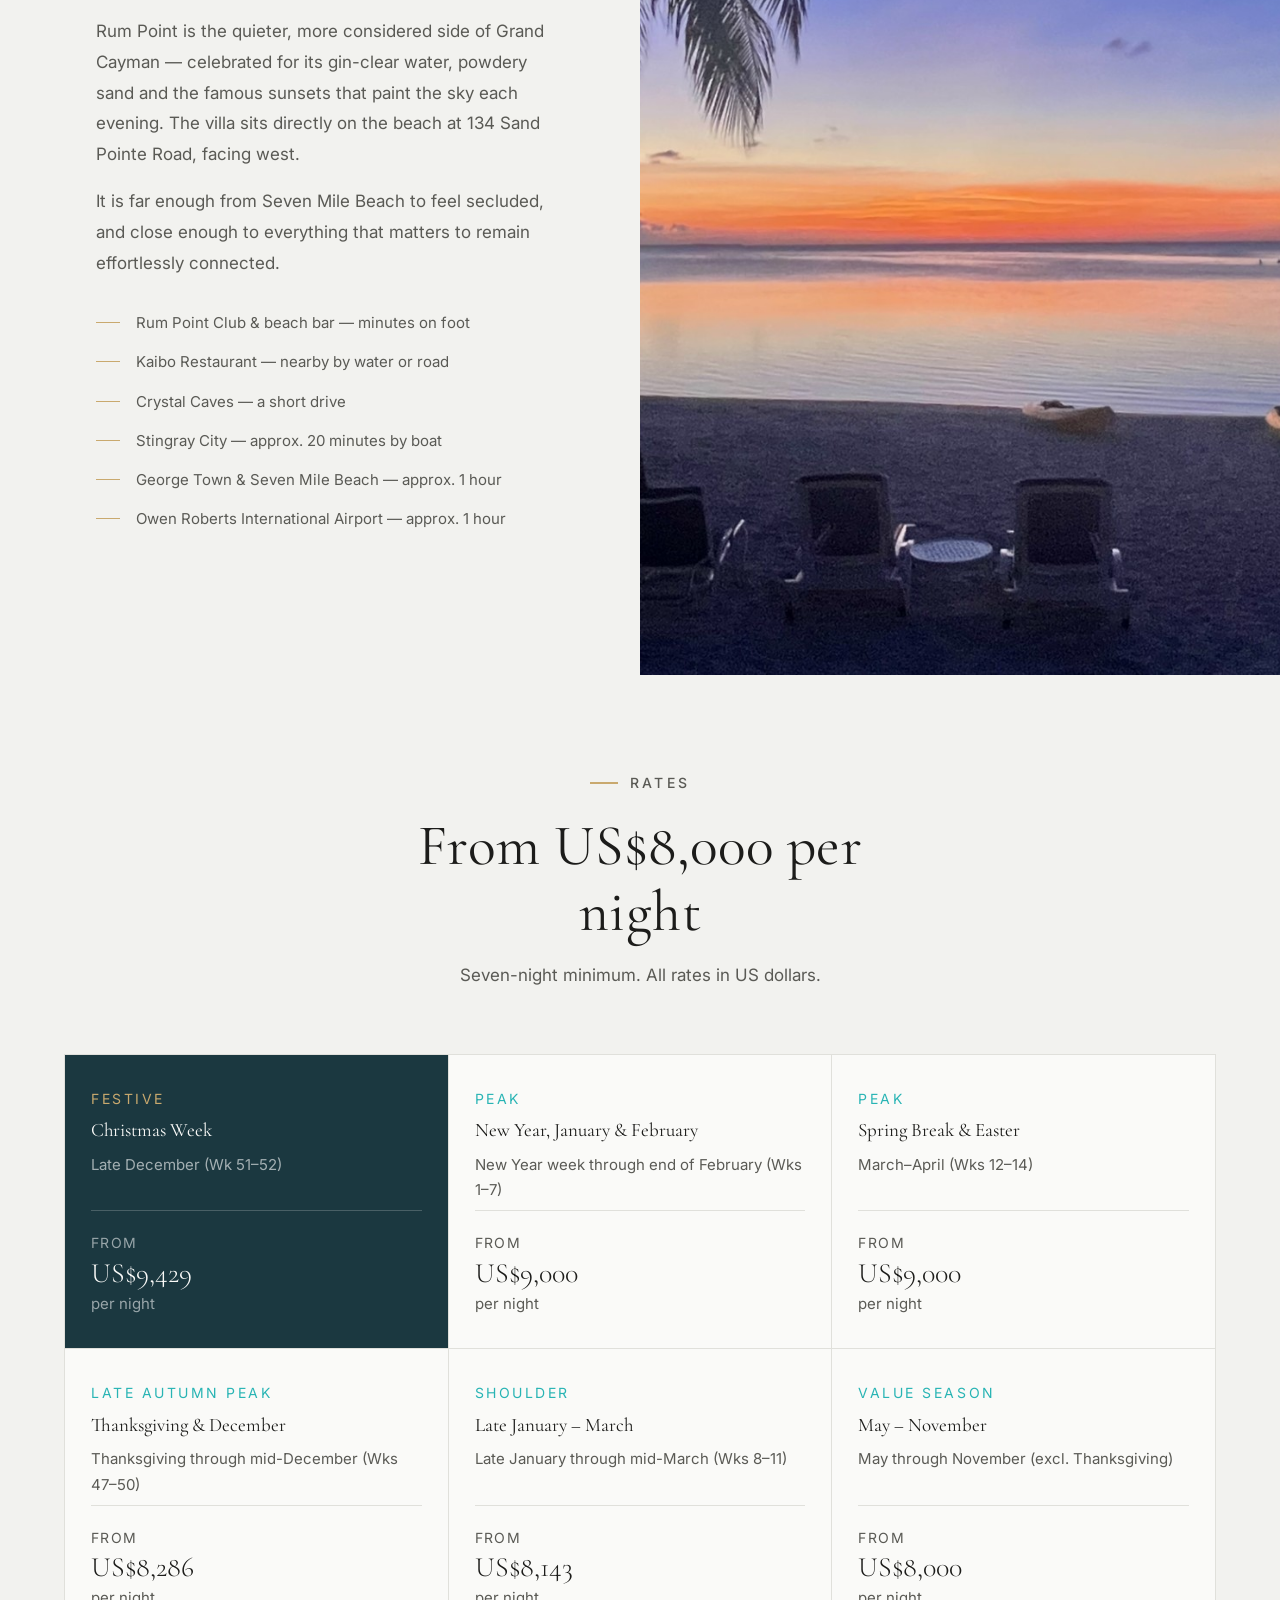
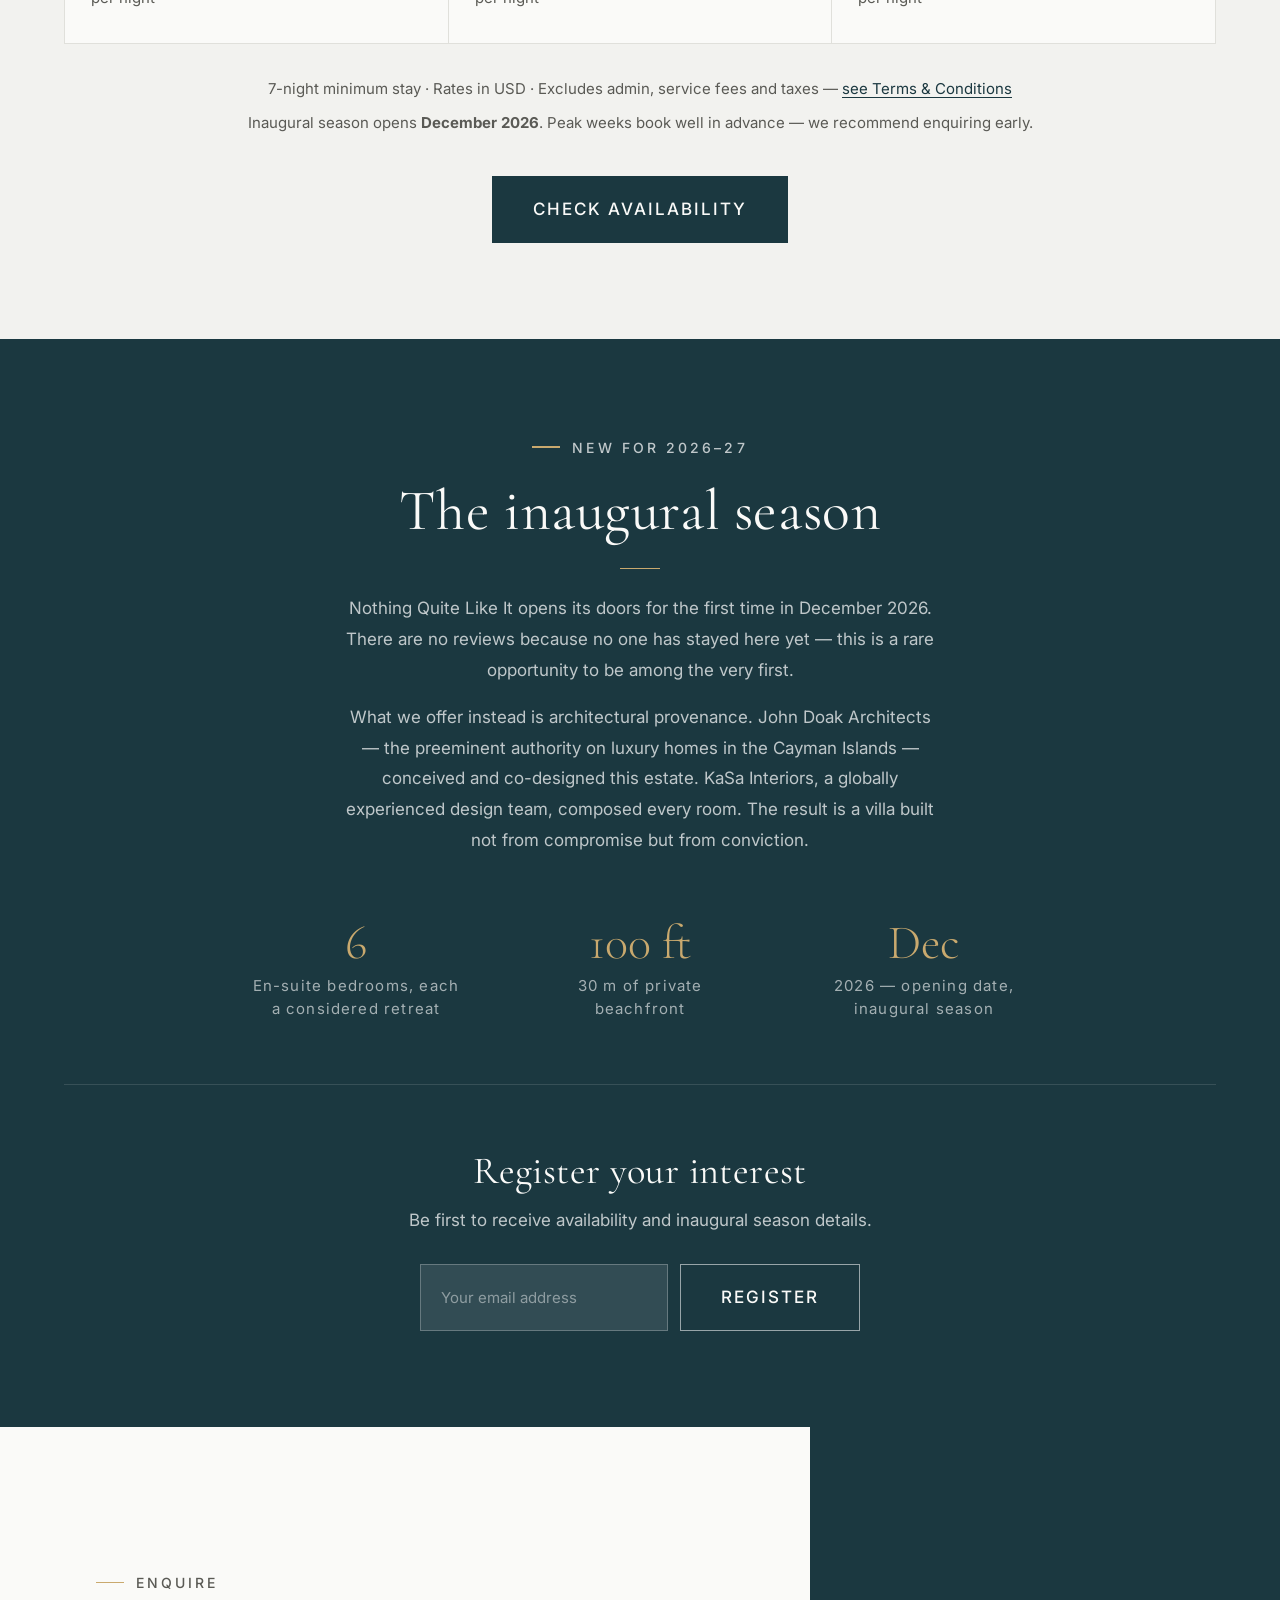
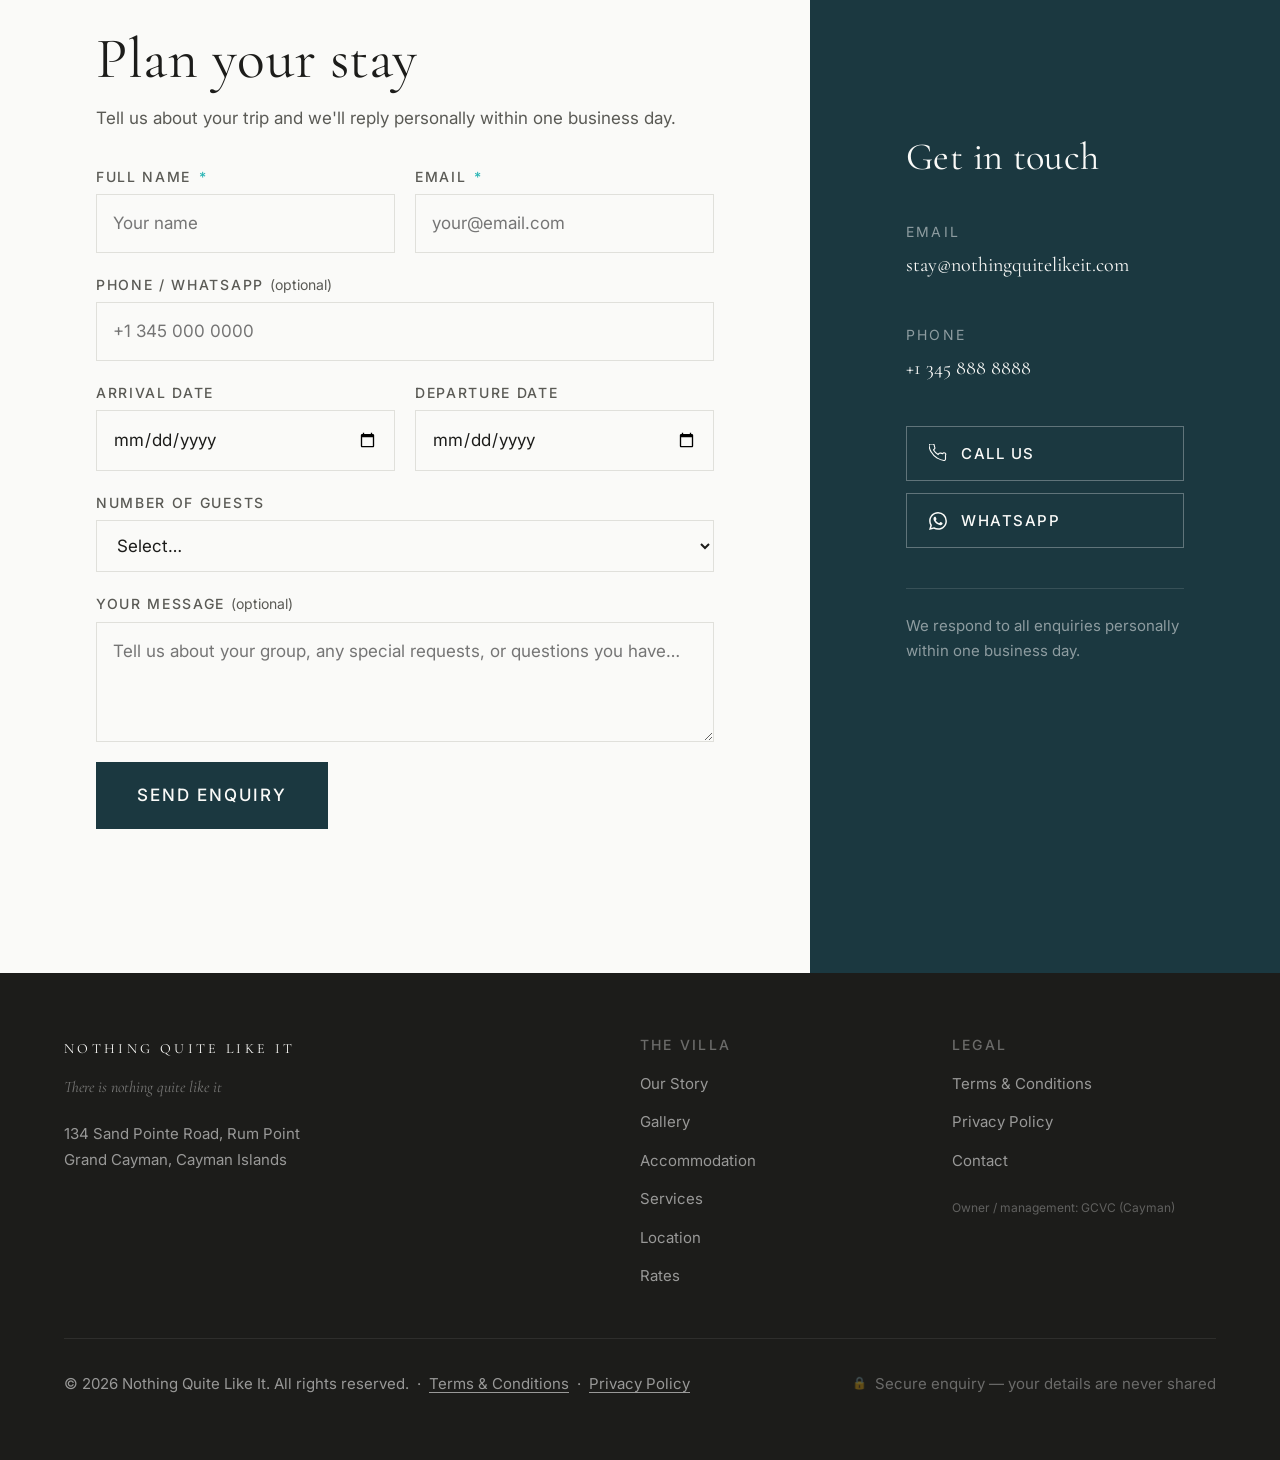
==== commit 31c648d4: "Gallery: update HTML, CSS and JS for new photorealistic gallery Co-Authored-By: Claude Sonnet 4.6 <n" ====
--- a/index.html
+++ b/index.html
@@ -167,7 +167,7 @@
   <div class="gallery__intro reveal">
     <p class="eyebrow" style="justify-content:center">Gallery</p>
     <h2 id="gallery-heading">Every room, a composition</h2>
-    <p>Artist's renderings — opening December 2026</p>
+    <p>Photorealistic renderings — opening December 2026</p>
   </div>
 
   <div class="gallery__filter" role="group" aria-label="Filter gallery by room">
@@ -179,12 +179,11 @@
     <button class="gallery__filter-btn" data-filter="kitchen">Kitchen</button>
     <button class="gallery__filter-btn" data-filter="wellness">Wellness</button>
     <button class="gallery__filter-btn" data-filter="floorplan">Floorplans</button>
-    <button class="gallery__filter-btn" data-filter="rendering">Renderings</button>
-    <button class="gallery__filter-btn" data-filter="video">Video</button>
   </div>
 
   <div class="gallery__grid">
 
+    <!-- ── Beach ── -->
     <div class="gallery__item gallery__item--wide"
          data-group="beach"
          data-src="/assets/images/beach-hammock-sunset.jpg"
@@ -197,6 +196,18 @@
       </div>
     </div>
 
+    <div class="gallery__item gallery__item--wide"
+         data-group="beach"
+         data-src="/assets/images/beach-sunrise.jpg"
+         data-label="Rum Point Sunrise">
+      <img src="/assets/images/beach-sunrise.jpg"
+           alt="Palm trees and hammock at sunrise on Rum Point beach"
+           loading="lazy" decoding="async">
+      <div class="gallery__item-overlay">
+        <span class="gallery__item-label">Rum Point Sunrise</span>
+      </div>
+    </div>
+
     <div class="gallery__item"
          data-group="beach"
          data-src="/assets/images/beach-hammock-day.jpg"
@@ -223,18 +234,6 @@
 
     <div class="gallery__item"
          data-group="beach"
-         data-src="/assets/images/beach-sunrise.jpg"
-         data-label="Rum Point Sunrise">
-      <img src="/assets/images/beach-sunrise.jpg"
-           alt="Palm trees and hammock at sunrise on Rum Point beach"
-           loading="lazy" decoding="async">
-      <div class="gallery__item-overlay">
-        <span class="gallery__item-label">Rum Point Sunrise</span>
-      </div>
-    </div>
-
-    <div class="gallery__item"
-         data-group="beach"
          data-src="/assets/images/beach-sunset-water.jpg"
          data-label="Rum Point Sunset">
       <img src="/assets/images/beach-sunset-water.jpg"
@@ -246,107 +245,267 @@
     </div>
 
     <div class="gallery__item gallery__item--wide"
+         data-group="beach"
+         data-src="/assets/images/beach-fire-sunset.jpg"
+         data-label="Rum Point Fire Sunset">
+      <img src="/assets/images/beach-fire-sunset.jpg"
+           alt="Dramatic fiery sunset over the Caribbean at Rum Point"
+           loading="lazy" decoding="async">
+      <div class="gallery__item-overlay">
+        <span class="gallery__item-label">Rum Point Fire Sunset</span>
+      </div>
+    </div>
+
+    <!-- ── Pool & Exterior ── -->
+    <div class="gallery__item gallery__item--wide"
          data-group="exterior"
          data-src="/assets/images/hero-pool-exterior.png"
-         data-label="Pool &amp; Exterior">
+         data-label="Pool &amp; Villa">
       <img src="/assets/images/hero-pool-exterior.png"
-           alt="Contemporary villa exterior with infinity pool and tropical gardens"
-           loading="lazy" decoding="async">
-      <div class="gallery__item-overlay">
-        <span class="gallery__item-label">Pool &amp; Exterior</span>
-      </div>
-    </div>
-
-    <div class="gallery__item"
+           alt="Villa exterior with infinity pool and tropical gardens"
+           loading="lazy" decoding="async">
+      <div class="gallery__item-overlay">
+        <span class="gallery__item-label">Pool &amp; Villa</span>
+      </div>
+    </div>
+
+    <div class="gallery__item gallery__item--wide"
+         data-group="exterior"
+         data-src="/assets/images/pr-porch-morning.png"
+         data-label="Screened Porch — Morning">
+      <img src="/assets/images/pr-porch-morning.png"
+           alt="Screened oceanfront porch set for breakfast in the morning light"
+           loading="lazy" decoding="async">
+      <div class="gallery__item-overlay">
+        <span class="gallery__item-label">Screened Porch — Morning</span>
+      </div>
+    </div>
+
+    <div class="gallery__item gallery__item--wide"
+         data-group="exterior"
+         data-src="/assets/images/pr-porch-sunset.png"
+         data-label="Screened Porch — Sunset">
+      <img src="/assets/images/pr-porch-sunset.png"
+           alt="Screened oceanfront porch at sunset with dinner table set"
+           loading="lazy" decoding="async">
+      <div class="gallery__item-overlay">
+        <span class="gallery__item-label">Screened Porch — Sunset</span>
+      </div>
+    </div>
+
+    <!-- ── Living ── -->
+    <div class="gallery__item gallery__item--wide"
          data-group="living"
-         data-src="/assets/images/gallery-living-dining.jpg"
+         data-src="/assets/images/pr-living-dining.png"
          data-label="Living &amp; Dining">
-      <img src="/assets/images/gallery-living-dining.jpg"
-           alt="Open-plan living and dining room with ocean views"
+      <img src="/assets/images/pr-living-dining.png"
+           alt="Open-plan living and dining room with ocean views at sunset"
            loading="lazy" decoding="async">
       <div class="gallery__item-overlay">
         <span class="gallery__item-label">Living &amp; Dining</span>
       </div>
     </div>
 
-    <div class="gallery__item"
+    <div class="gallery__item gallery__item--wide"
          data-group="living"
-         data-src="/assets/images/gallery-lounge-day.jpg"
-         data-label="Lounge &amp; Bar">
-      <img src="/assets/images/gallery-lounge-day.jpg"
-           alt="Lounge and bar with direct ocean views and fireplace"
-           loading="lazy" decoding="async">
-      <div class="gallery__item-overlay">
-        <span class="gallery__item-label">Lounge &amp; Bar</span>
+         data-src="/assets/images/pr-bar-morning.png"
+         data-label="Living Room — Morning">
+      <img src="/assets/images/pr-bar-morning.png"
+           alt="Bright open living room and bar in morning light with ocean views"
+           loading="lazy" decoding="async">
+      <div class="gallery__item-overlay">
+        <span class="gallery__item-label">Living Room — Morning</span>
       </div>
     </div>
 
     <div class="gallery__item"
          data-group="living"
-         data-src="/assets/images/hero-lounge-sunset.jpg"
-         data-label="Sunset Lounge">
-      <img src="/assets/images/hero-lounge-sunset.jpg"
-           alt="Lounge at sunset with guests, fireplace and Caribbean horizon"
-           loading="lazy" decoding="async">
-      <div class="gallery__item-overlay">
-        <span class="gallery__item-label">Sunset Lounge</span>
-      </div>
-    </div>
-
-    <div class="gallery__item"
+         data-src="/assets/images/pr-bar.png"
+         data-label="Private Bar">
+      <img src="/assets/images/pr-bar.png"
+           alt="Private bar with ocean view and statement fireplace"
+           loading="lazy" decoding="async">
+      <div class="gallery__item-overlay">
+        <span class="gallery__item-label">Private Bar</span>
+      </div>
+    </div>
+
+    <div class="gallery__item"
+         data-group="living"
+         data-src="/assets/images/pr-bar-sunset.png"
+         data-label="Bar at Sunset">
+      <img src="/assets/images/pr-bar-sunset.png"
+           alt="Private bar at sunset — fireplace lit, guests relaxing"
+           loading="lazy" decoding="async">
+      <div class="gallery__item-overlay">
+        <span class="gallery__item-label">Bar at Sunset</span>
+      </div>
+    </div>
+
+    <div class="gallery__item"
+         data-group="living"
+         data-src="/assets/images/pr-staircase.png"
+         data-label="Grand Staircase">
+      <img src="/assets/images/pr-staircase.png"
+           alt="Soaring double-height staircase atrium with skylight and ocean view"
+           loading="lazy" decoding="async">
+      <div class="gallery__item-overlay">
+        <span class="gallery__item-label">Grand Staircase</span>
+      </div>
+    </div>
+
+    <div class="gallery__item"
+         data-group="living"
+         data-src="/assets/images/pr-view-gallery.png"
+         data-label="View from Upper Gallery">
+      <img src="/assets/images/pr-view-gallery.png"
+           alt="View down into the living room from the upper gallery landing"
+           loading="lazy" decoding="async">
+      <div class="gallery__item-overlay">
+        <span class="gallery__item-label">View from Upper Gallery</span>
+      </div>
+    </div>
+
+    <!-- ── Bedrooms ── -->
+    <div class="gallery__item gallery__item--wide"
          data-group="bedroom"
-         data-src="/assets/images/gallery-bedroom-5.jpg"
-         data-label="Garden-View King Suite">
-      <img src="/assets/images/gallery-bedroom-5.jpg"
-           alt="King bedroom with garden views and warm walnut finishes"
-           loading="lazy" decoding="async">
-      <div class="gallery__item-overlay">
-        <span class="gallery__item-label">Garden-View King Suite</span>
+         data-src="/assets/images/pr-bedroom-2.png"
+         data-label="Ocean Suite">
+      <img src="/assets/images/pr-bedroom-2.png"
+           alt="Master ocean-view suite with panoramic floor-to-ceiling glass and private terrace"
+           loading="lazy" decoding="async">
+      <div class="gallery__item-overlay">
+        <span class="gallery__item-label">Ocean Suite</span>
       </div>
     </div>
 
     <div class="gallery__item"
          data-group="bedroom"
-         data-src="/assets/images/gallery-bedroom-6.jpg"
-         data-label="Signature Suite">
-      <img src="/assets/images/gallery-bedroom-6.jpg"
-           alt="Signature suite with palm-mural feature wall and garden views"
-           loading="lazy" decoding="async">
-      <div class="gallery__item-overlay">
-        <span class="gallery__item-label">Signature Suite</span>
+         data-src="/assets/images/pr-bedroom-4.png"
+         data-label="Garden Suite">
+      <img src="/assets/images/pr-bedroom-4.png"
+           alt="Garden-view king suite with warm timber accents and private terrace"
+           loading="lazy" decoding="async">
+      <div class="gallery__item-overlay">
+        <span class="gallery__item-label">Garden Suite</span>
       </div>
     </div>
 
     <div class="gallery__item"
          data-group="bedroom"
-         data-src="/assets/images/gallery-ensuite.jpg"
-         data-label="En-Suite Bathroom">
-      <img src="/assets/images/gallery-ensuite.jpg"
-           alt="Spa-quality en-suite with stone shower and vessel basin"
-           loading="lazy" decoding="async">
-      <div class="gallery__item-overlay">
-        <span class="gallery__item-label">En-Suite Bathroom</span>
+         data-src="/assets/images/pr-bedroom-4b.png"
+         data-label="King Suite">
+      <img src="/assets/images/pr-bedroom-4b.png"
+           alt="King suite with dark timber feature wall and bespoke wall hanging"
+           loading="lazy" decoding="async">
+      <div class="gallery__item-overlay">
+        <span class="gallery__item-label">King Suite</span>
       </div>
     </div>
 
     <div class="gallery__item"
          data-group="bedroom"
-         data-src="/assets/images/gallery-powder-room.jpg"
-         data-label="Guest Powder Room">
-      <img src="/assets/images/gallery-powder-room.jpg"
-           alt="Guest powder room with stone vessel sink and tropical mural"
+         data-src="/assets/images/pr-bedroom-5.png"
+         data-label="Tropical Suite">
+      <img src="/assets/images/pr-bedroom-5.png"
+           alt="Tropical suite with dark timber headboard and garden terrace"
+           loading="lazy" decoding="async">
+      <div class="gallery__item-overlay">
+        <span class="gallery__item-label">Tropical Suite</span>
+      </div>
+    </div>
+
+    <div class="gallery__item gallery__item--wide"
+         data-group="bedroom"
+         data-src="/assets/images/pr-bedroom-6.png"
+         data-label="Palm Suite">
+      <img src="/assets/images/pr-bedroom-6.png"
+           alt="Palm Suite with dramatic hand-painted palm mural and garden views"
+           loading="lazy" decoding="async">
+      <div class="gallery__item-overlay">
+        <span class="gallery__item-label">Palm Suite</span>
+      </div>
+    </div>
+
+    <div class="gallery__item"
+         data-group="bedroom"
+         data-src="/assets/images/pr-balcony-bedroom.png"
+         data-label="Suite Balcony">
+      <img src="/assets/images/pr-balcony-bedroom.png"
+           alt="Private suite balcony with rattan chairs looking into the bedroom and bath"
+           loading="lazy" decoding="async">
+      <div class="gallery__item-overlay">
+        <span class="gallery__item-label">Suite Balcony</span>
+      </div>
+    </div>
+
+    <div class="gallery__item"
+         data-group="bedroom"
+         data-src="/assets/images/pr-balcony-bath.png"
+         data-label="Balcony &amp; Bath">
+      <img src="/assets/images/pr-balcony-bath.png"
+           alt="Corner suite balcony with outdoor seating and view through to en-suite bath"
+           loading="lazy" decoding="async">
+      <div class="gallery__item-overlay">
+        <span class="gallery__item-label">Balcony &amp; Bath</span>
+      </div>
+    </div>
+
+    <div class="gallery__item"
+         data-group="bedroom"
+         data-src="/assets/images/pr-bath-2.png"
+         data-label="En-Suite — Freestanding Bath">
+      <img src="/assets/images/pr-bath-2.png"
+           alt="En-suite with black stone freestanding bath and ocean view"
+           loading="lazy" decoding="async">
+      <div class="gallery__item-overlay">
+        <span class="gallery__item-label">En-Suite — Freestanding Bath</span>
+      </div>
+    </div>
+
+    <div class="gallery__item"
+         data-group="bedroom"
+         data-src="/assets/images/pr-bath-5.png"
+         data-label="En-Suite — Double Vanity">
+      <img src="/assets/images/pr-bath-5.png"
+           alt="En-suite with double vessel basins and warm stone finishes"
+           loading="lazy" decoding="async">
+      <div class="gallery__item-overlay">
+        <span class="gallery__item-label">En-Suite — Double Vanity</span>
+      </div>
+    </div>
+
+    <div class="gallery__item"
+         data-group="bedroom"
+         data-src="/assets/images/pr-bath-6.png"
+         data-label="En-Suite — Shower Room">
+      <img src="/assets/images/pr-bath-6.png"
+           alt="En-suite shower room with stone tiles and vessel basin"
+           loading="lazy" decoding="async">
+      <div class="gallery__item-overlay">
+        <span class="gallery__item-label">En-Suite — Shower Room</span>
+      </div>
+    </div>
+
+    <div class="gallery__item"
+         data-group="bedroom"
+         data-src="/assets/images/pr-powder.png"
+         data-label="Powder Room">
+      <img src="/assets/images/pr-powder.png"
+           alt="Guest powder room with stone vessel sink and Cayman palm mural"
            loading="lazy" decoding="async">
       <div class="gallery__item-overlay">
         <span class="gallery__item-label">Powder Room</span>
       </div>
     </div>
 
-    <div class="gallery__item"
+    <!-- ── Kitchen ── -->
+    <div class="gallery__item gallery__item--wide"
          data-group="kitchen"
-         data-src="/assets/images/gallery-kitchen.jpg"
+         data-src="/assets/images/pr-kitchen.png"
          data-label="Chef's Kitchen">
-      <img src="/assets/images/gallery-kitchen.jpg"
-           alt="Chef's kitchen with marble island and premium appliances"
+      <img src="/assets/images/pr-kitchen.png"
+           alt="Chef's kitchen with dark stone island and garden view"
            loading="lazy" decoding="async">
       <div class="gallery__item-overlay">
         <span class="gallery__item-label">Chef's Kitchen</span>
@@ -355,146 +514,43 @@
 
     <div class="gallery__item"
          data-group="kitchen"
-         data-src="/assets/images/gallery-private-chef.jpg"
-         data-label="Prep Kitchen">
-      <img src="/assets/images/gallery-private-chef.jpg"
-           alt="Prep kitchen for private chef use"
-           loading="lazy" decoding="async">
-      <div class="gallery__item-overlay">
-        <span class="gallery__item-label">Prep Kitchen</span>
-      </div>
-    </div>
-
-    <div class="gallery__item"
+         data-src="/assets/images/pr-pantry.png"
+         data-label="Service Kitchen">
+      <img src="/assets/images/pr-pantry.png"
+           alt="Service kitchen and pantry with private chef"
+           loading="lazy" decoding="async">
+      <div class="gallery__item-overlay">
+        <span class="gallery__item-label">Service Kitchen</span>
+      </div>
+    </div>
+
+    <div class="gallery__item"
+         data-group="kitchen"
+         data-src="/assets/images/pr-chef.png"
+         data-label="Private Chef">
+      <img src="/assets/images/pr-chef.png"
+           alt="Private chef preparing in the service kitchen"
+           loading="lazy" decoding="async">
+      <div class="gallery__item-overlay">
+        <span class="gallery__item-label">Private Chef</span>
+      </div>
+    </div>
+
+    <!-- ── Wellness ── -->
+    <div class="gallery__item gallery__item--wide"
          data-group="wellness"
-         data-src="/assets/images/gallery-gym-lifestyle.jpg"
+         data-src="/assets/images/pr-gym.png"
          data-label="Private Fitness Room">
-      <img src="/assets/images/gallery-gym-lifestyle.jpg"
-           alt="Fully equipped private gym with personal trainer"
+      <img src="/assets/images/pr-gym.png"
+           alt="Fully equipped private gym with floor-to-ceiling glass and tropical garden views"
            loading="lazy" decoding="async">
       <div class="gallery__item-overlay">
         <span class="gallery__item-label">Private Fitness Room</span>
       </div>
     </div>
 
-
-    <!-- Renderings -->
-    <div class="gallery__item gallery__item--wide"
-         data-group="rendering"
-         data-src="/assets/images/rendering-entrance-front.jpg"
-         data-label="Main Entrance">
-      <img src="/assets/images/rendering-entrance-front.jpg"
-           alt="Architectural rendering — main entrance facade"
-           loading="lazy" decoding="async">
-      <div class="gallery__item-overlay">
-        <span class="gallery__item-label">Main Entrance</span>
-      </div>
-    </div>
-
-    <div class="gallery__item"
-         data-group="rendering"
-         data-src="/assets/images/rendering-entrance-street.jpg"
-         data-label="Street Arrival">
-      <img src="/assets/images/rendering-entrance-street.jpg"
-           alt="Architectural rendering — street view arrival"
-           loading="lazy" decoding="async">
-      <div class="gallery__item-overlay">
-        <span class="gallery__item-label">Street Arrival</span>
-      </div>
-    </div>
-
-    <div class="gallery__item"
-         data-group="rendering"
-         data-src="/assets/images/rendering-aerial.jpg"
-         data-label="Aerial View">
-      <img src="/assets/images/rendering-aerial.jpg"
-           alt="Architectural rendering — aerial view of villa and grounds"
-           loading="lazy" decoding="async">
-      <div class="gallery__item-overlay">
-        <span class="gallery__item-label">Aerial View</span>
-      </div>
-    </div>
-
-    <div class="gallery__item gallery__item--wide"
-         data-group="rendering"
-         data-src="/assets/images/rendering-pool-beach-aerial.jpg"
-         data-label="Pool &amp; Beach Aerial">
-      <img src="/assets/images/rendering-pool-beach-aerial.jpg"
-           alt="Architectural rendering — aerial view of pool and private beach"
-           loading="lazy" decoding="async">
-      <div class="gallery__item-overlay">
-        <span class="gallery__item-label">Pool &amp; Beach Aerial</span>
-      </div>
-    </div>
-
-    <div class="gallery__item"
-         data-group="rendering"
-         data-src="/assets/images/rendering-pool-garden.jpg"
-         data-label="Pool &amp; Garden">
-      <img src="/assets/images/rendering-pool-garden.jpg"
-           alt="Architectural rendering — pool and garden with hot tub"
-           loading="lazy" decoding="async">
-      <div class="gallery__item-overlay">
-        <span class="gallery__item-label">Pool &amp; Garden</span>
-      </div>
-    </div>
-
-    <div class="gallery__item"
-         data-group="rendering"
-         data-src="/assets/images/rendering-pool-rear.jpg"
-         data-label="Rear Garden &amp; Pool">
-      <img src="/assets/images/rendering-pool-rear.jpg"
-           alt="Architectural rendering — rear garden and pool"
-           loading="lazy" decoding="async">
-      <div class="gallery__item-overlay">
-        <span class="gallery__item-label">Rear Garden &amp; Pool</span>
-      </div>
-    </div>
-
-    <div class="gallery__item"
-         data-group="rendering"
-         data-src="/assets/images/rendering-side-garden.jpg"
-         data-label="Side Garden">
-      <img src="/assets/images/rendering-side-garden.jpg"
-           alt="Architectural rendering — side garden and kitchen view"
-           loading="lazy" decoding="async">
-      <div class="gallery__item-overlay">
-        <span class="gallery__item-label">Side Garden</span>
-      </div>
-    </div>
-
-    <div class="gallery__item gallery__item--wide"
-         data-group="rendering"
-         data-src="/assets/images/rendering-living-ocean.jpg"
-         data-label="Living Room — Ocean View">
-      <img src="/assets/images/rendering-living-ocean.jpg"
-           alt="Architectural rendering — living room with panoramic ocean view"
-           loading="lazy" decoding="async">
-      <div class="gallery__item-overlay">
-        <span class="gallery__item-label">Living Room — Ocean View</span>
-      </div>
-    </div>
-
-    <!-- Video -->
-    <div class="gallery__item gallery__item--wide gallery__item--video"
-         data-group="video"
-         data-label="Villa Walkthrough">
-      <div class="gallery__video-wrap">
-        <iframe
-          src="https://www.youtube.com/embed/lKbSkOQn_YM"
-          title="Nothing Quite Like It — Villa Walkthrough"
-          allow="accelerometer; autoplay; clipboard-write; encrypted-media; gyroscope; picture-in-picture"
-          allowfullscreen
-          loading="lazy">
-        </iframe>
-      </div>
-      <div class="gallery__item-overlay">
-        <span class="gallery__item-label">Villa Walkthrough</span>
-      </div>
-    </div>
-
-    <!-- Floorplans -->
-    <div class="gallery__item gallery__item--wide"
+    <!-- ── Floorplans ── -->
+    <div class="gallery__item"
          data-group="floorplan"
          data-src="/260622_Floorplans/Level 1.jpg"
          data-label="Level 1 Floorplan">
@@ -506,7 +562,7 @@
       </div>
     </div>
 
-    <div class="gallery__item gallery__item--wide"
+    <div class="gallery__item"
          data-group="floorplan"
          data-src="/260622_Floorplans/Level 2.jpg"
          data-label="Level 2 Floorplan">
@@ -518,10 +574,46 @@
       </div>
     </div>
 
+    <!-- ── Video thumbnail (last in lightbox sequence) ── -->
+    <div class="gallery__item gallery__item--wide"
+         data-group="video-thumb"
+         data-video="https://www.youtube.com/embed/lKbSkOQn_YM"
+         data-src="https://img.youtube.com/vi/lKbSkOQn_YM/maxresdefault.jpg"
+         data-label="Villa Walkthrough — Rendering Video">
+      <img src="https://img.youtube.com/vi/lKbSkOQn_YM/maxresdefault.jpg"
+           alt="Play villa walkthrough rendering video"
+           loading="lazy" decoding="async">
+      <div class="gallery__item-overlay gallery__item-overlay--video">
+        <span class="gallery__play-icon" aria-hidden="true">&#9654;</span>
+        <span class="gallery__item-label">Villa Walkthrough</span>
+      </div>
+    </div>
+
   </div><!-- /gallery__grid -->
 
   <div class="gallery__footer">
-    <p class="renderings-note">Artist's renderings — opening December 2026</p>
+    <p class="renderings-note">Photorealistic renderings — opening December 2026</p>
+  </div>
+</section>
+
+<!-- ══════════════════════════════════════════════════════════
+     RENDERING VIDEO
+════════════════════════════════════════════════════════════ -->
+<section class="render-video section" id="render-video" aria-labelledby="render-video-heading">
+  <div class="container">
+    <div class="render-video__inner reveal">
+      <p class="eyebrow" style="justify-content:center">Rendering Video</p>
+      <h2 id="render-video-heading">Watch the villa come to life</h2>
+      <span class="gold-rule" style="margin:0 auto 2.5rem"></span>
+      <div class="render-video__embed">
+        <iframe
+          src="https://www.youtube.com/embed/lKbSkOQn_YM"
+          title="Nothing Quite Like It — Villa Walkthrough Rendering"
+          allow="accelerometer; autoplay; clipboard-write; encrypted-media; gyroscope; picture-in-picture; web-share"
+          allowfullscreen>
+        </iframe>
+      </div>
+    </div>
   </div>
 </section>
 
@@ -530,6 +622,9 @@
   <button class="lightbox__close" aria-label="Close">&#x2715;</button>
   <button class="lightbox__prev" aria-label="Previous image">&#x2039;</button>
   <img class="lightbox__img" src="" alt="">
+  <div class="lightbox__video-wrap" aria-hidden="true">
+    <iframe class="lightbox__video" src="" title="Villa Walkthrough" allow="accelerometer; autoplay; clipboard-write; encrypted-media; gyroscope; picture-in-picture" allowfullscreen></iframe>
+  </div>
   <button class="lightbox__next" aria-label="Next image">&#x203A;</button>
   <p class="lightbox__caption"></p>
 </div>
--- a/css/main.css
+++ b/css/main.css
@@ -425,30 +425,48 @@
 }
 .gallery__item:hover .gallery__item-label { opacity: 1; transform: translateY(0); }
 
-.gallery__item--video {
-  cursor: default;
-}
-.gallery__video-wrap {
+/* Video thumbnail play button */
+.gallery__item-overlay--video {
+  background: rgba(17,40,46,0.45) !important;
+  flex-direction: column;
+  gap: 0.5rem;
+  align-items: center;
+  justify-content: center;
+}
+.gallery__play-icon {
+  font-size: 2.5rem;
+  color: var(--c-white);
+  opacity: 0.85;
+  line-height: 1;
+}
+.gallery__item:hover .gallery__item-overlay--video { background: rgba(17,40,46,0.6) !important; }
+.gallery__item:hover .gallery__play-icon { opacity: 1; }
+
+.gallery__footer {
+  padding: var(--s-md) var(--gutter) var(--s-xl);
+  text-align: center;
+}
+
+/* Rendering Video Section */
+.render-video { background: var(--c-teal); color: var(--c-white); }
+.render-video__inner { text-align: center; }
+.render-video__inner h2 { color: var(--c-white); margin-bottom: 0; }
+.render-video__embed {
   position: relative;
   width: 100%;
-  padding-bottom: 56.25%;
+  max-width: 960px;
+  margin: 0 auto;
+  padding-bottom: min(56.25%, calc(56.25vw - 2 * var(--gutter)));
   height: 0;
   overflow: hidden;
-}
-.gallery__video-wrap iframe {
+  border-radius: 4px;
+}
+.render-video__embed iframe {
   position: absolute;
   inset: 0;
   width: 100%;
   height: 100%;
   border: 0;
-}
-.gallery__item--video .gallery__item-overlay {
-  pointer-events: none;
-}
-
-.gallery__footer {
-  padding: var(--s-md) var(--gutter) var(--s-xl);
-  text-align: center;
 }
 
 /* Lightbox */
@@ -471,6 +489,16 @@
   max-height: 88vh;
   object-fit: contain;
   border: none;
+}
+.lightbox__video-wrap {
+  width: min(90vw, 1100px);
+  aspect-ratio: 16 / 9;
+}
+.lightbox__video-wrap[aria-hidden="true"] { display: none; }
+.lightbox__video {
+  width: 100%;
+  height: 100%;
+  border: 0;
 }
 .lightbox__close {
   position: absolute;
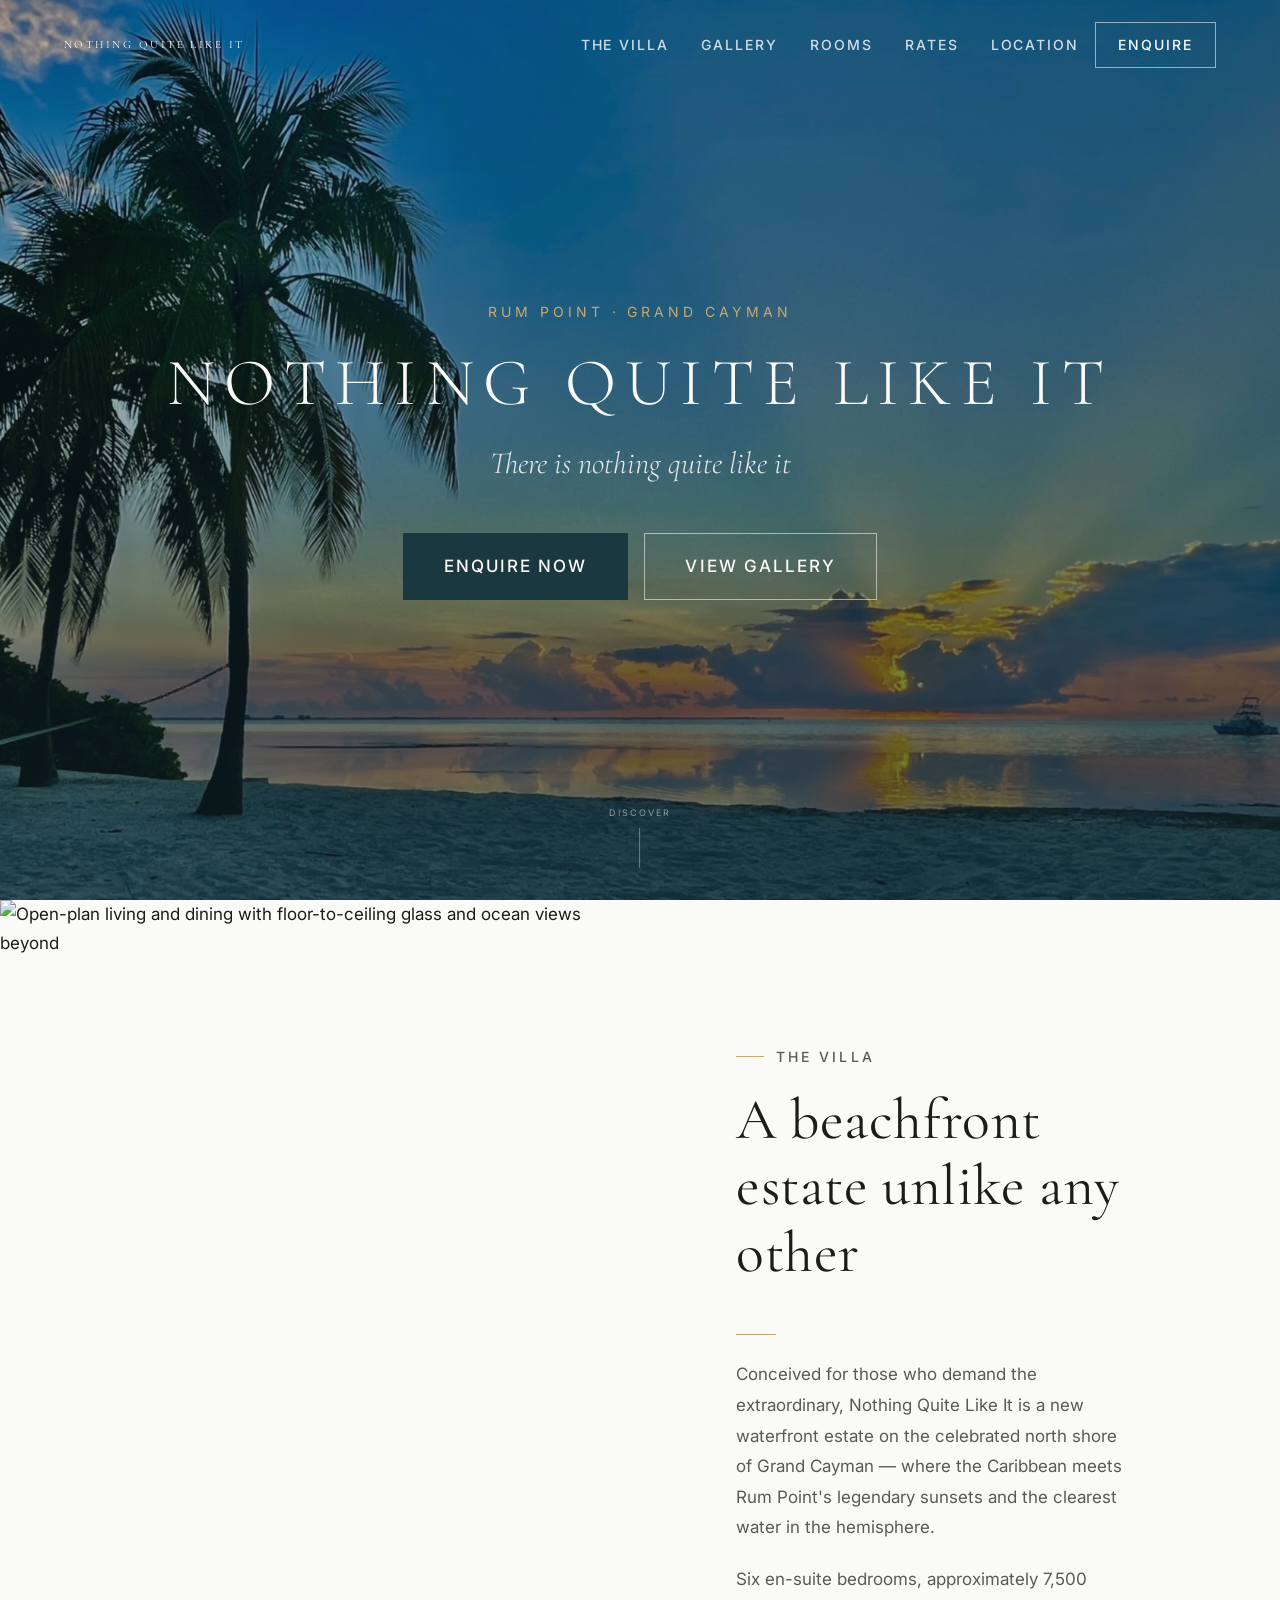
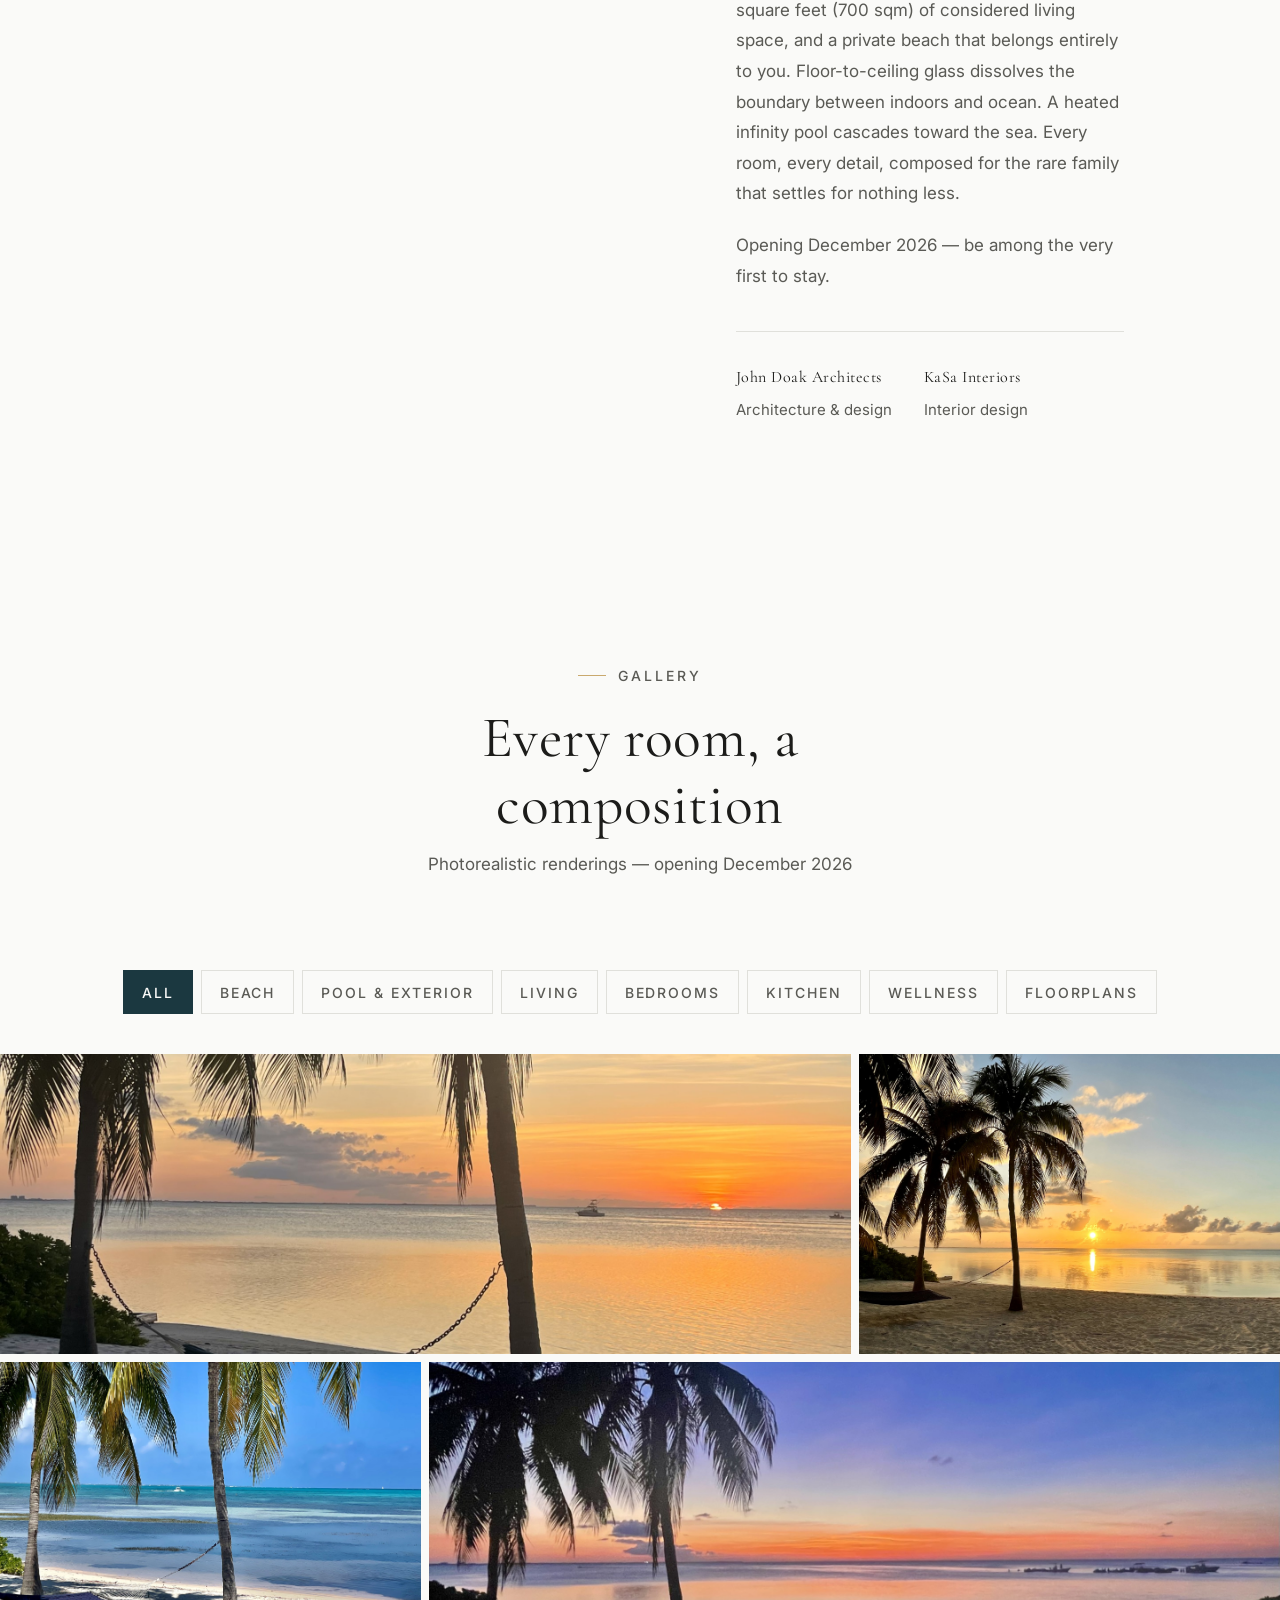
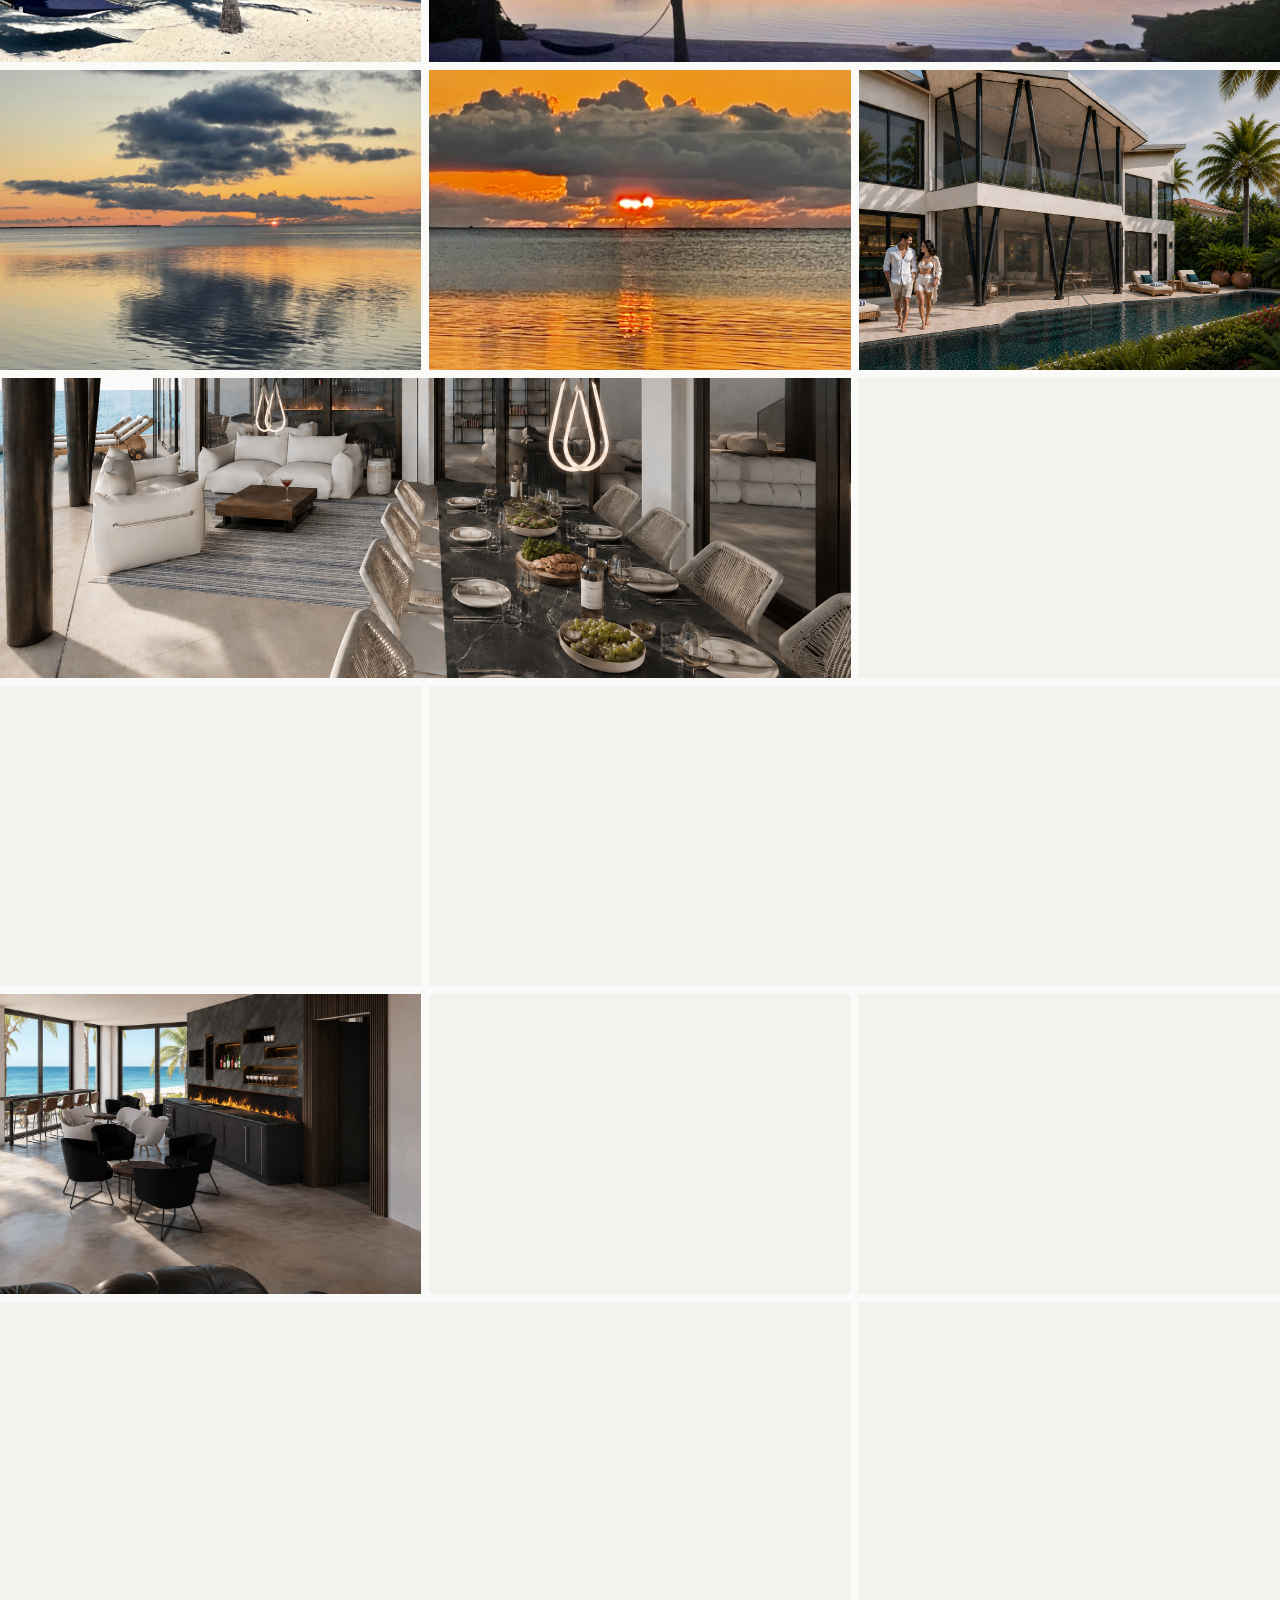
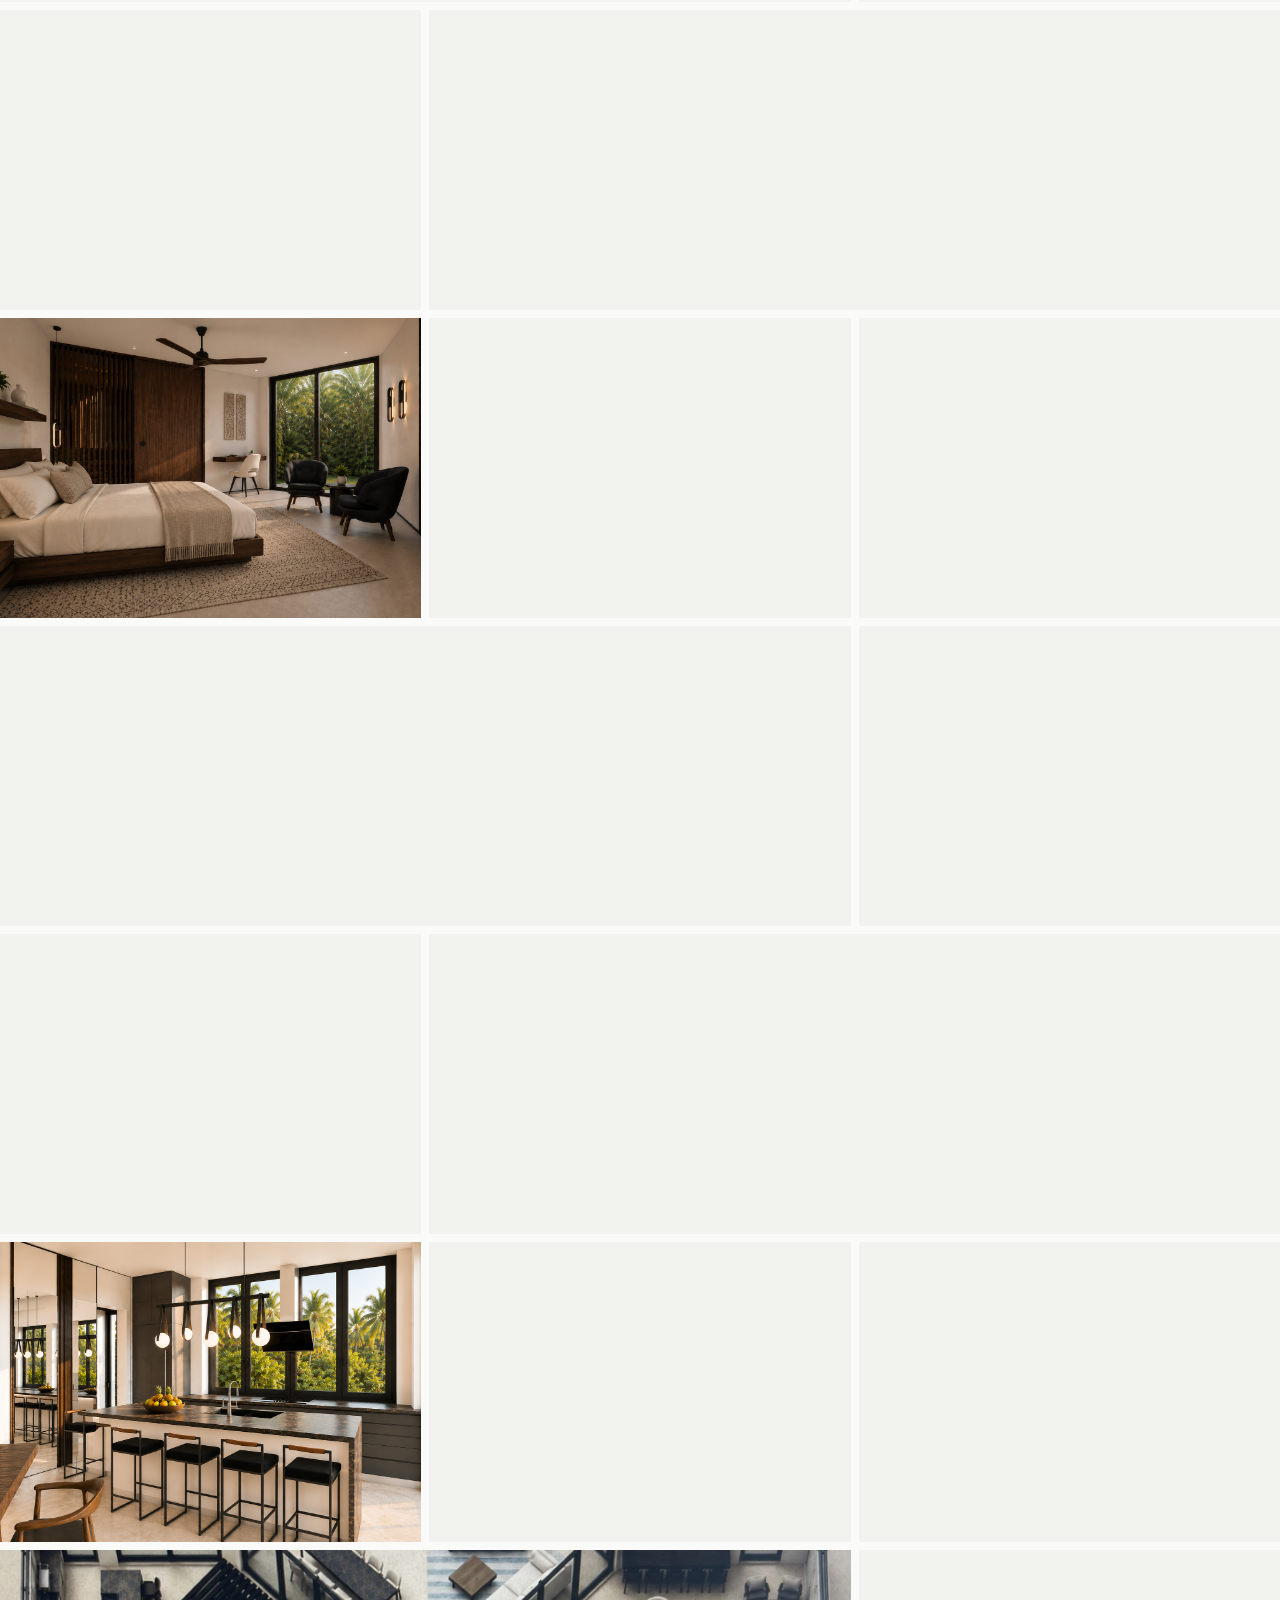
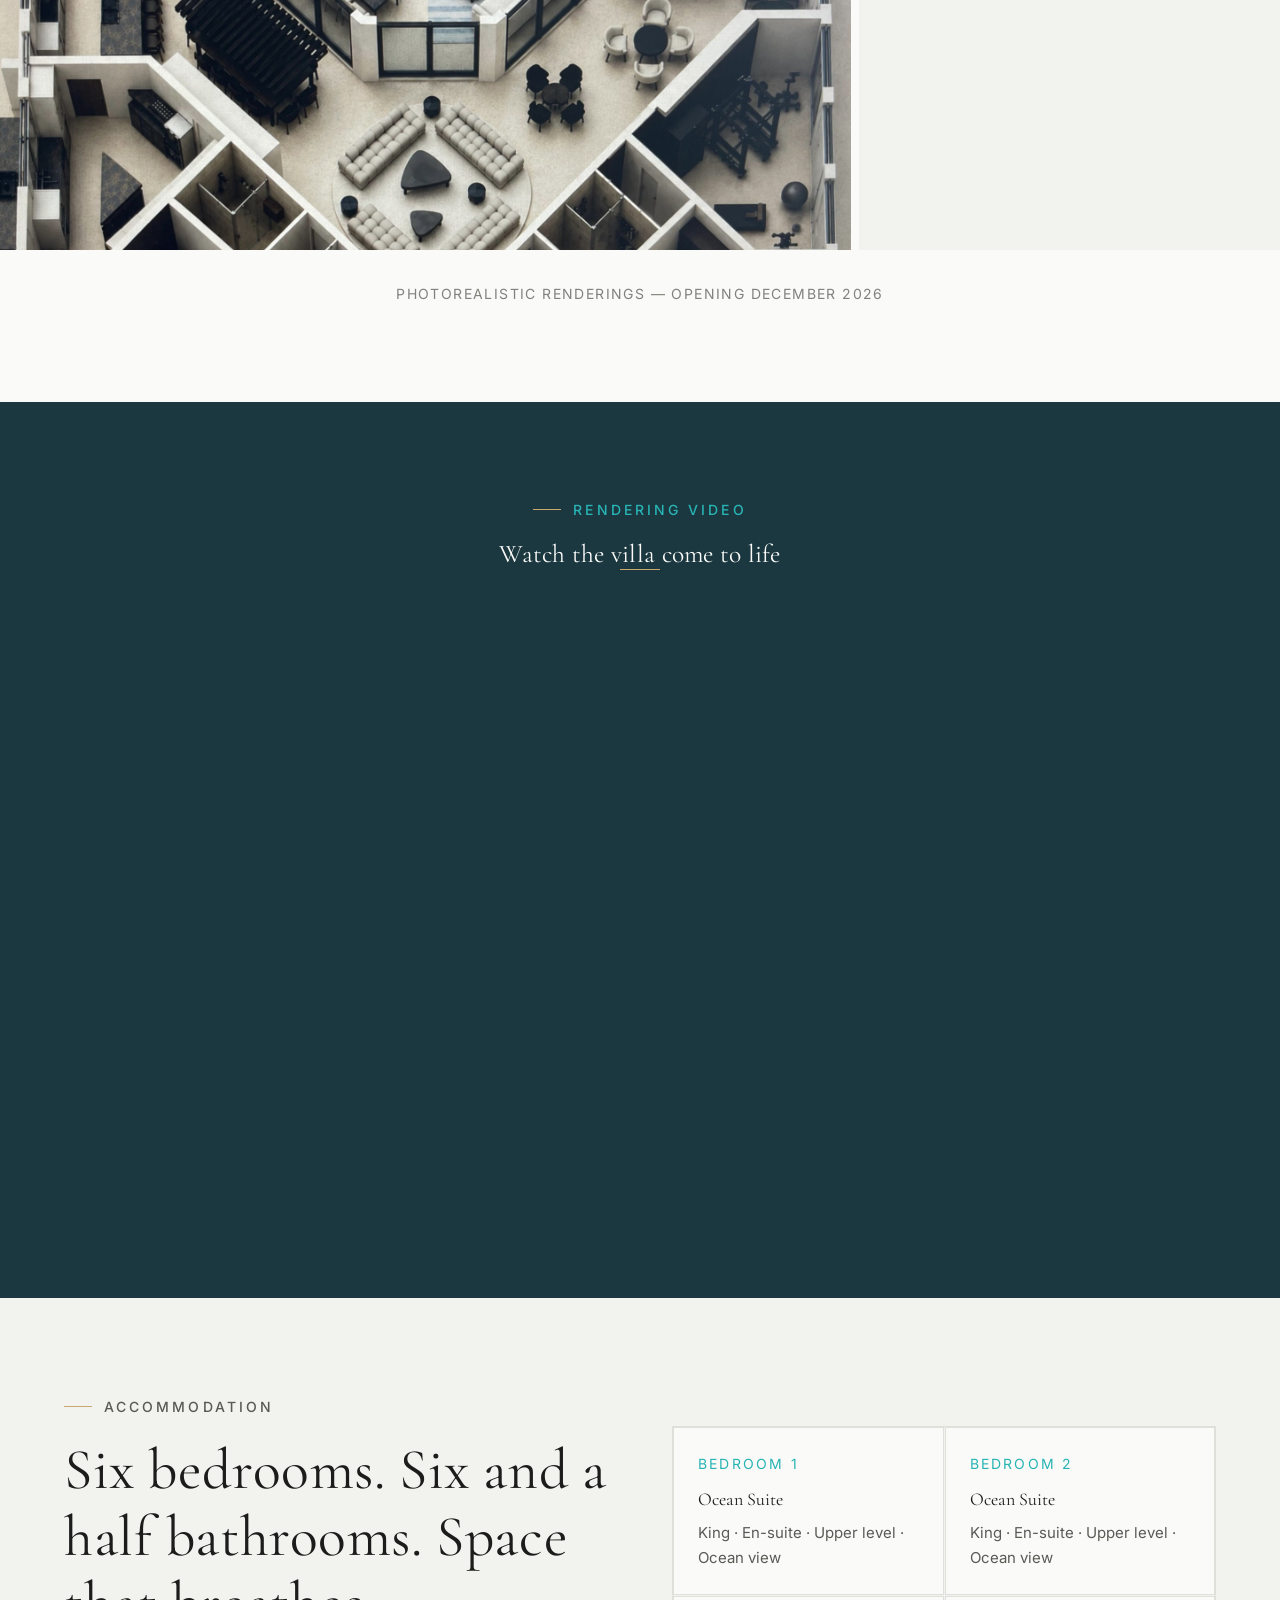
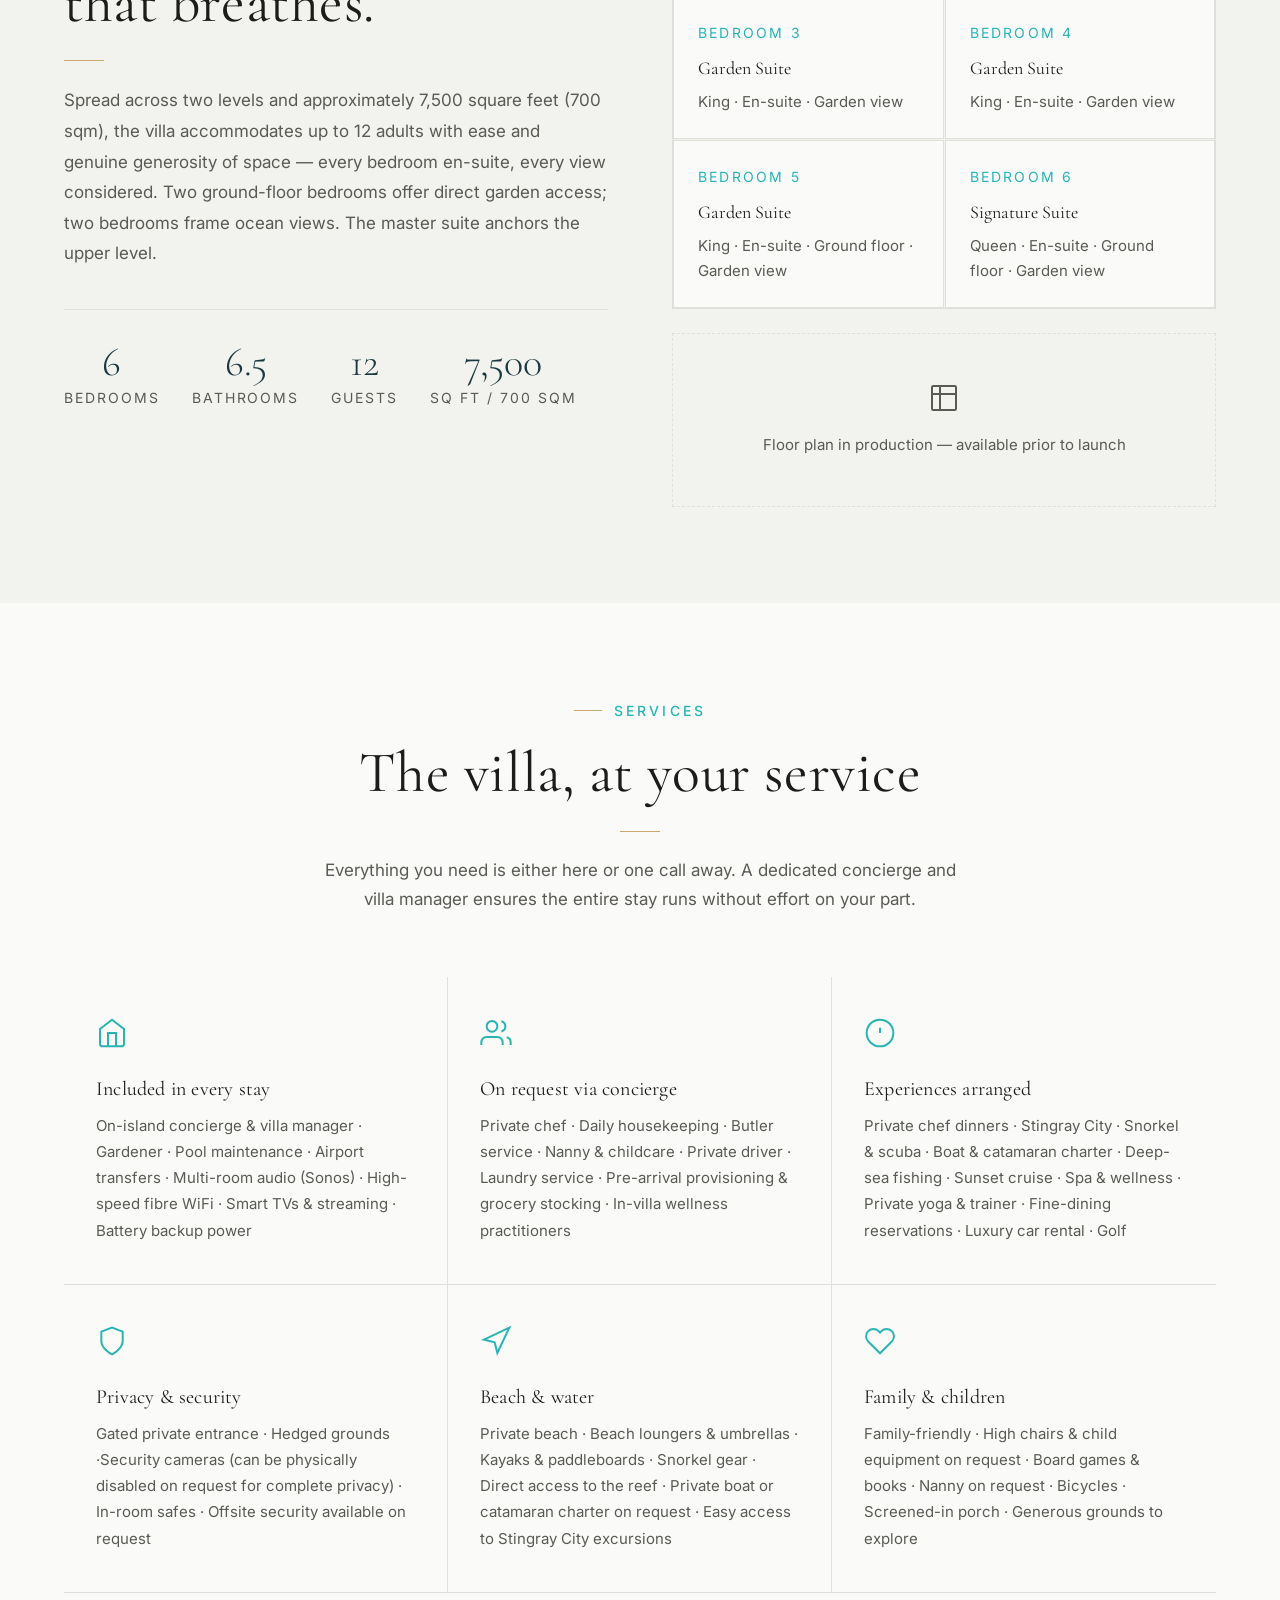
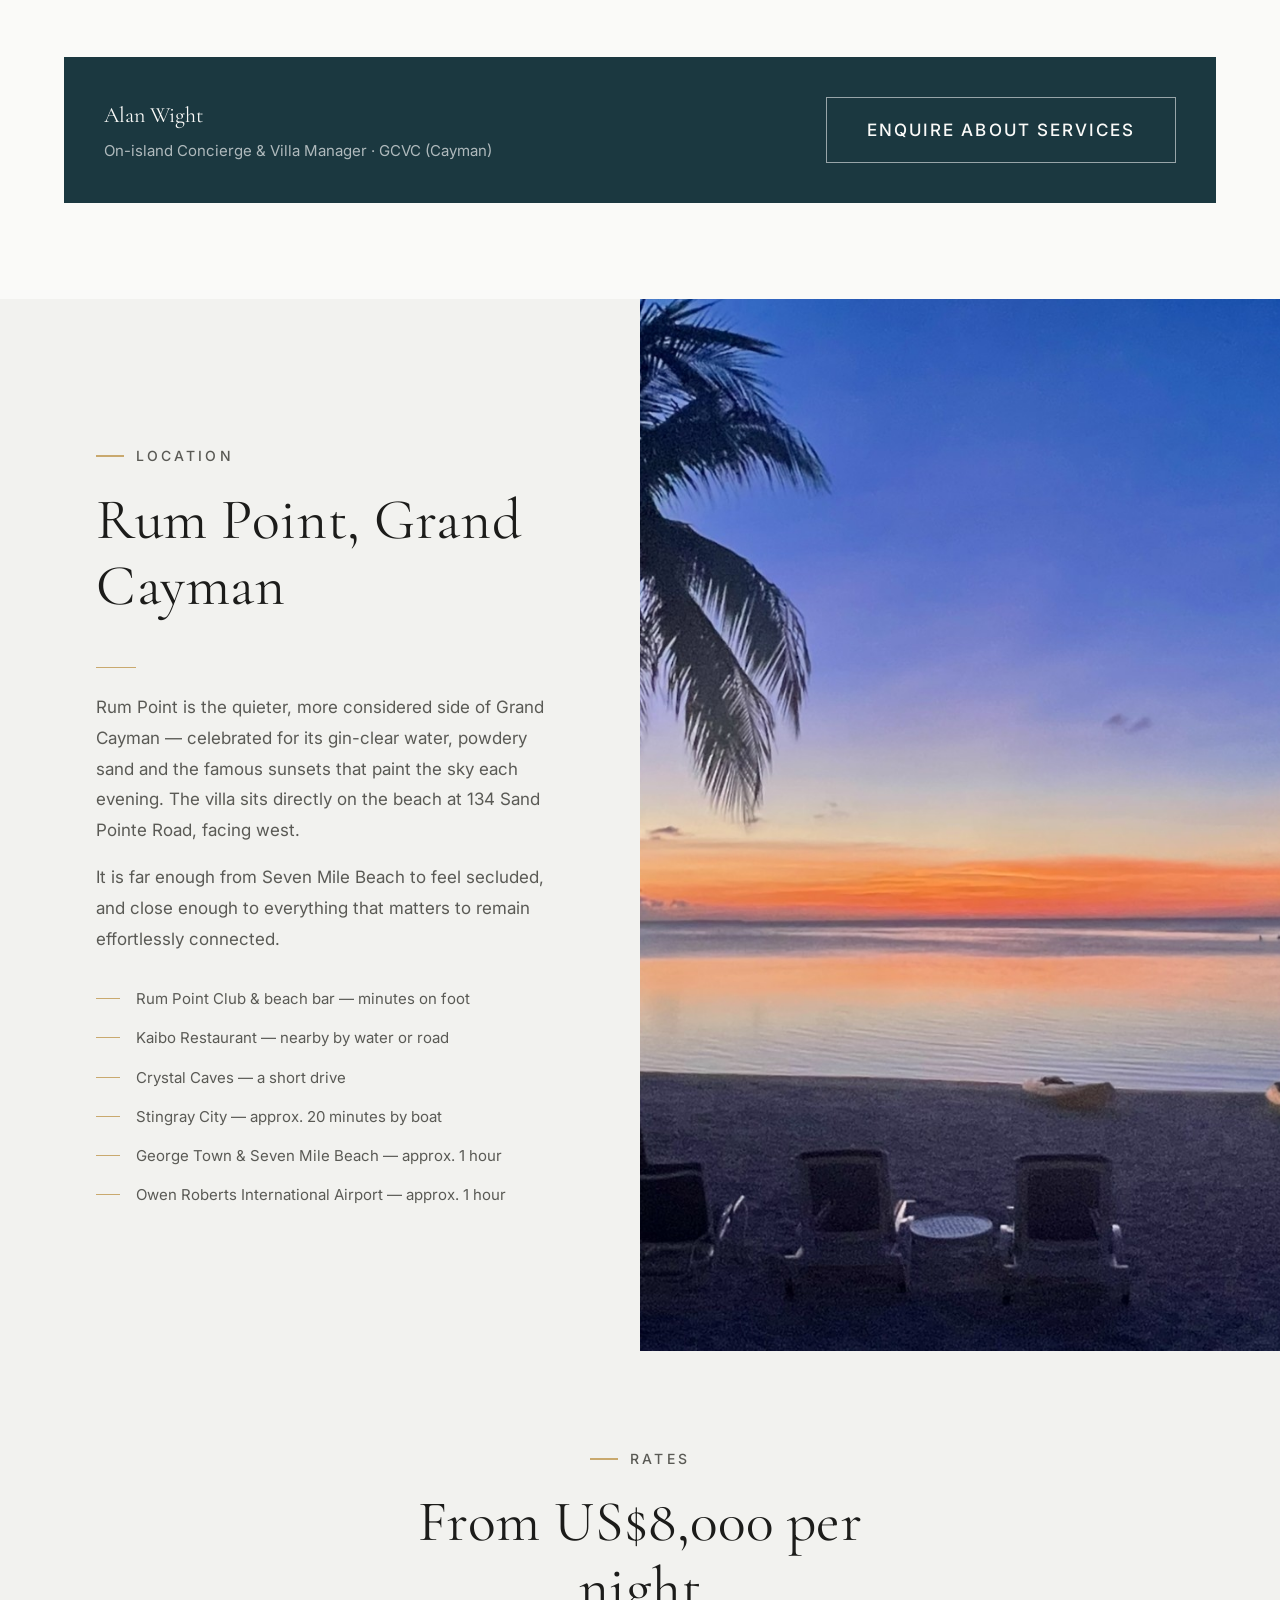
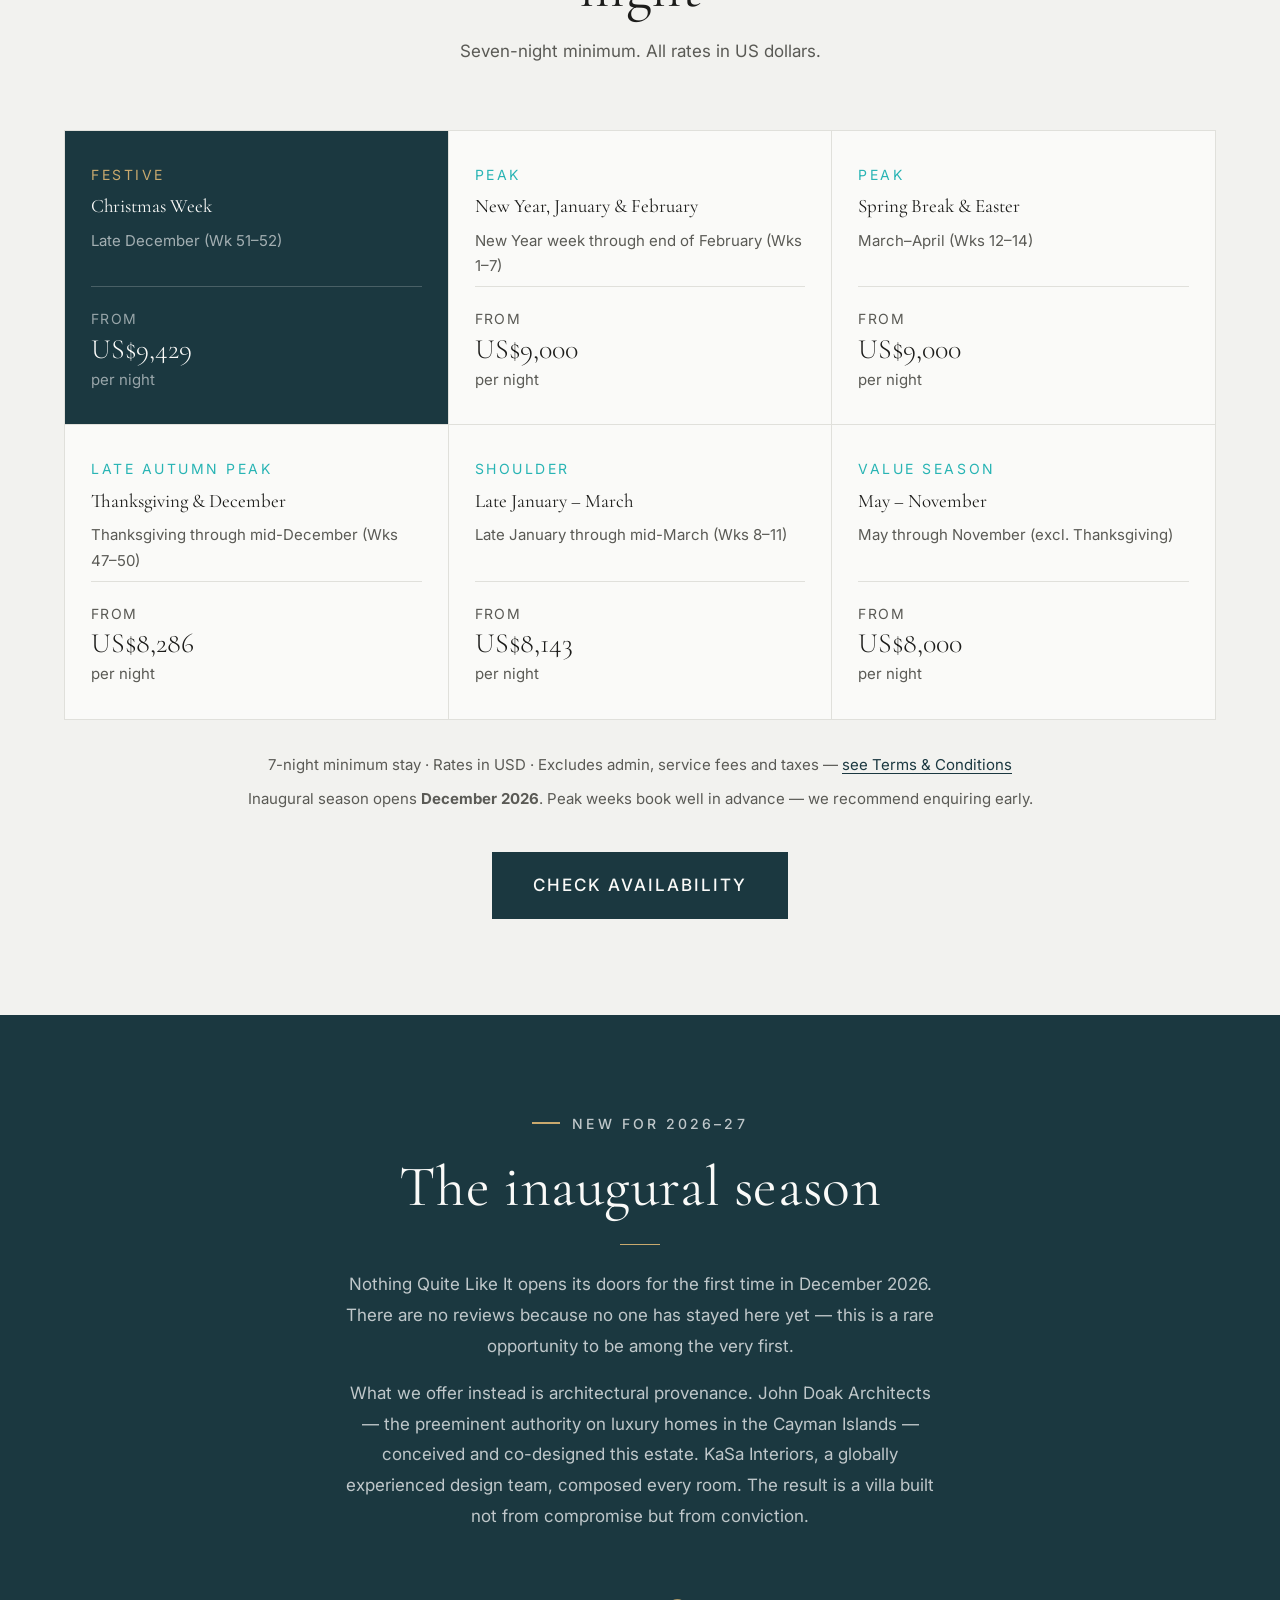
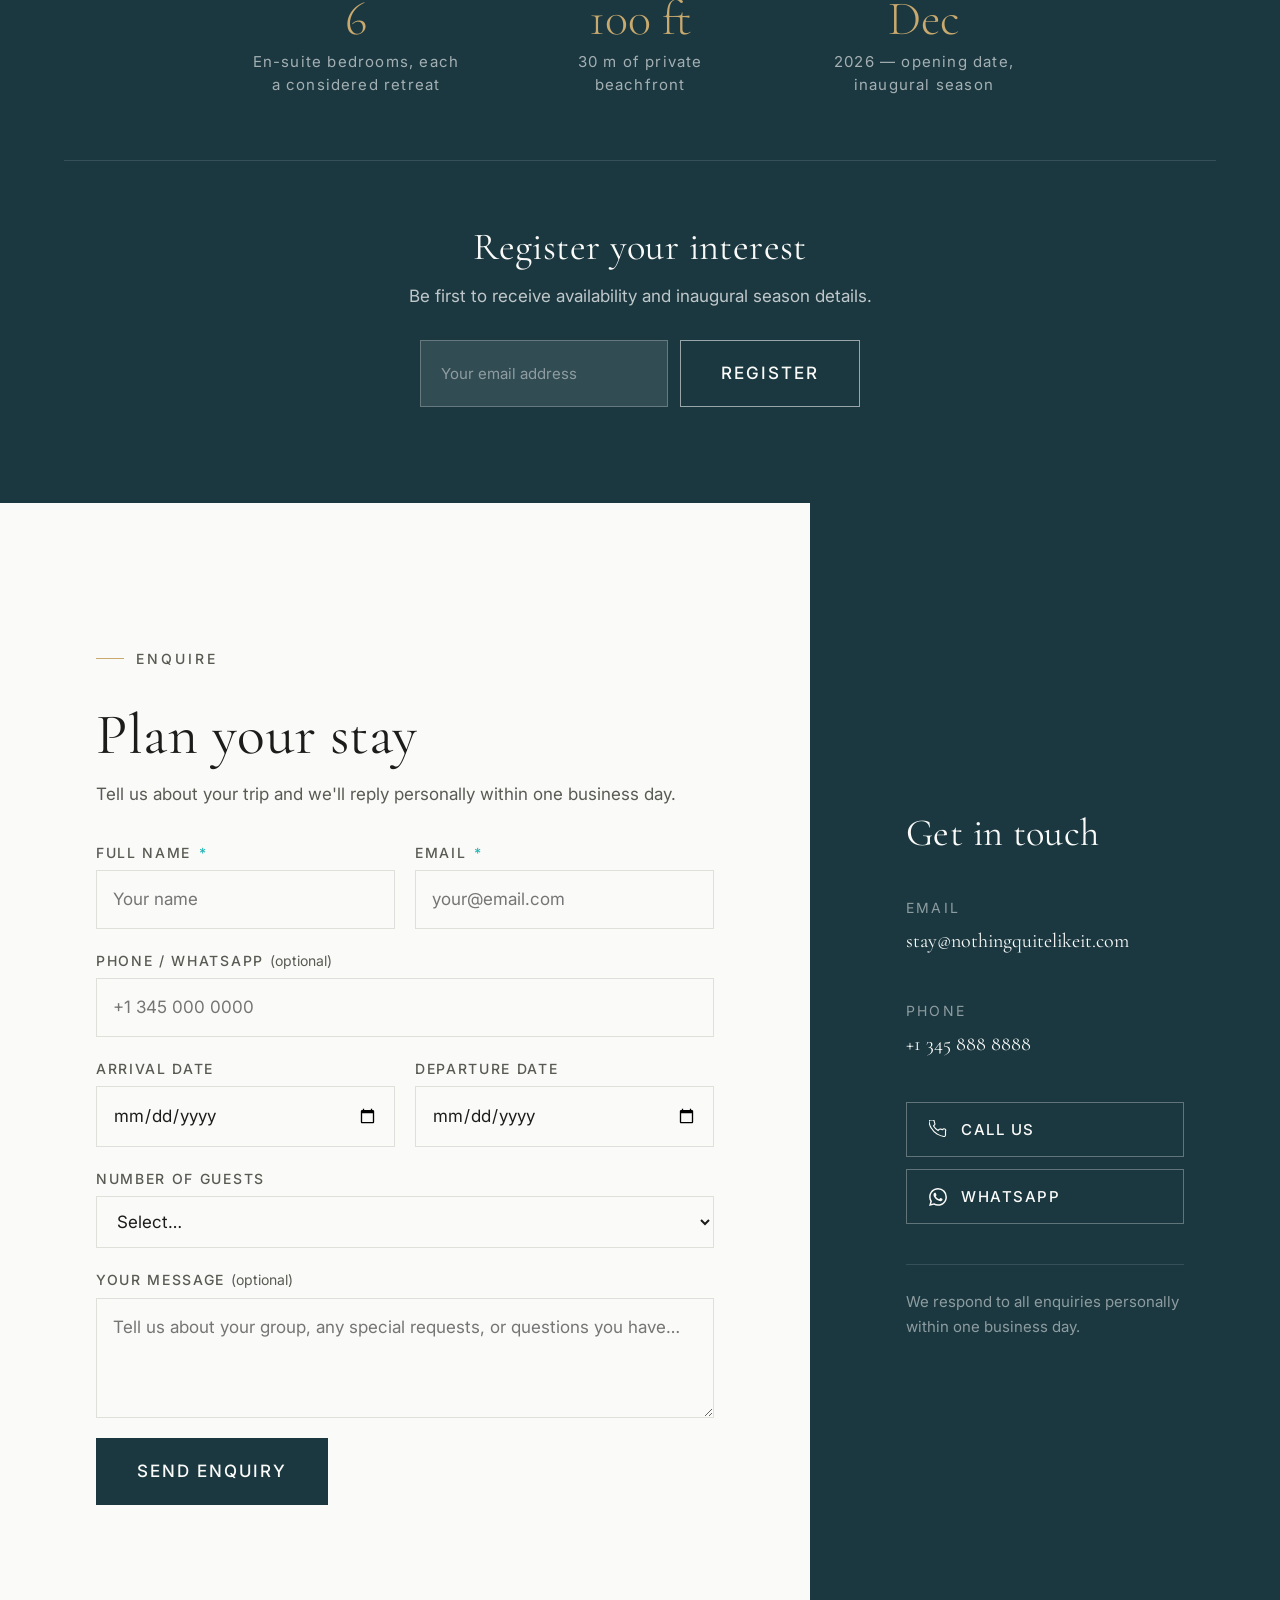
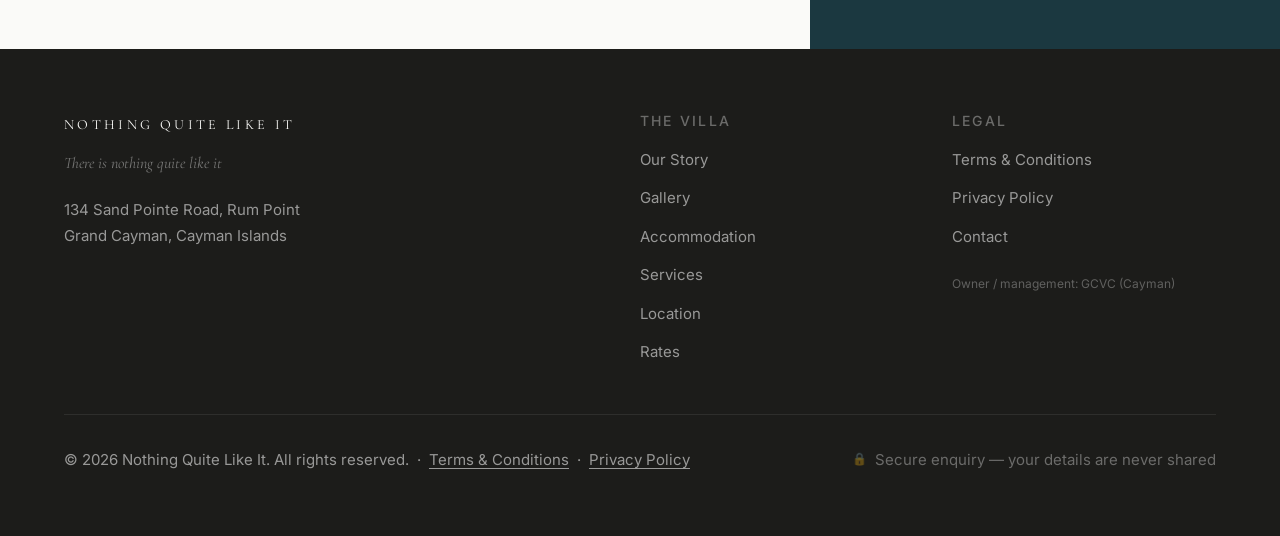
==== commit c77a7ecc: "Gallery: apply strict 3-col repeating layout pattern, remove deleted images and video thumbnail - Re" ====
--- a/index.html
+++ b/index.html
@@ -196,7 +196,7 @@
       </div>
     </div>
 
-    <div class="gallery__item gallery__item--wide"
+    <div class="gallery__item"
          data-group="beach"
          data-src="/assets/images/beach-sunrise.jpg"
          data-label="Rum Point Sunrise">
@@ -220,7 +220,7 @@
       </div>
     </div>
 
-    <div class="gallery__item"
+    <div class="gallery__item gallery__item--wide"
          data-group="beach"
          data-src="/assets/images/beach-dusk.jpg"
          data-label="Beach at Dusk">
@@ -244,7 +244,7 @@
       </div>
     </div>
 
-    <div class="gallery__item gallery__item--wide"
+    <div class="gallery__item"
          data-group="beach"
          data-src="/assets/images/beach-fire-sunset.jpg"
          data-label="Rum Point Fire Sunset">
@@ -257,7 +257,7 @@
     </div>
 
     <!-- ── Pool & Exterior ── -->
-    <div class="gallery__item gallery__item--wide"
+    <div class="gallery__item"
          data-group="exterior"
          data-src="/assets/images/hero-pool-exterior.png"
          data-label="Pool &amp; Villa">
@@ -281,7 +281,7 @@
       </div>
     </div>
 
-    <div class="gallery__item gallery__item--wide"
+    <div class="gallery__item"
          data-group="exterior"
          data-src="/assets/images/pr-porch-sunset.png"
          data-label="Screened Porch — Sunset">
@@ -294,7 +294,7 @@
     </div>
 
     <!-- ── Living ── -->
-    <div class="gallery__item gallery__item--wide"
+    <div class="gallery__item"
          data-group="living"
          data-src="/assets/images/pr-living-dining.png"
          data-label="Living &amp; Dining">
@@ -354,7 +354,7 @@
       </div>
     </div>
 
-    <div class="gallery__item"
+    <div class="gallery__item gallery__item--wide"
          data-group="living"
          data-src="/assets/images/pr-view-gallery.png"
          data-label="View from Upper Gallery">
@@ -367,7 +367,7 @@
     </div>
 
     <!-- ── Bedrooms ── -->
-    <div class="gallery__item gallery__item--wide"
+    <div class="gallery__item"
          data-group="bedroom"
          data-src="/assets/images/pr-bedroom-2.png"
          data-label="Ocean Suite">
@@ -391,7 +391,7 @@
       </div>
     </div>
 
-    <div class="gallery__item"
+    <div class="gallery__item gallery__item--wide"
          data-group="bedroom"
          data-src="/assets/images/pr-bedroom-4b.png"
          data-label="King Suite">
@@ -415,7 +415,7 @@
       </div>
     </div>
 
-    <div class="gallery__item gallery__item--wide"
+    <div class="gallery__item"
          data-group="bedroom"
          data-src="/assets/images/pr-bedroom-6.png"
          data-label="Palm Suite">
@@ -439,19 +439,8 @@
       </div>
     </div>
 
-    <div class="gallery__item"
-         data-group="bedroom"
-         data-src="/assets/images/pr-balcony-bath.png"
-         data-label="Balcony &amp; Bath">
-      <img src="/assets/images/pr-balcony-bath.png"
-           alt="Corner suite balcony with outdoor seating and view through to en-suite bath"
-           loading="lazy" decoding="async">
-      <div class="gallery__item-overlay">
-        <span class="gallery__item-label">Balcony &amp; Bath</span>
-      </div>
-    </div>
-
-    <div class="gallery__item"
+
+    <div class="gallery__item gallery__item--wide"
          data-group="bedroom"
          data-src="/assets/images/pr-bath-2.png"
          data-label="En-Suite — Freestanding Bath">
@@ -487,7 +476,7 @@
       </div>
     </div>
 
-    <div class="gallery__item"
+    <div class="gallery__item gallery__item--wide"
          data-group="bedroom"
          data-src="/assets/images/pr-powder.png"
          data-label="Powder Room">
@@ -500,7 +489,7 @@
     </div>
 
     <!-- ── Kitchen ── -->
-    <div class="gallery__item gallery__item--wide"
+    <div class="gallery__item"
          data-group="kitchen"
          data-src="/assets/images/pr-kitchen.png"
          data-label="Chef's Kitchen">
@@ -512,17 +501,6 @@
       </div>
     </div>
 
-    <div class="gallery__item"
-         data-group="kitchen"
-         data-src="/assets/images/pr-pantry.png"
-         data-label="Service Kitchen">
-      <img src="/assets/images/pr-pantry.png"
-           alt="Service kitchen and pantry with private chef"
-           loading="lazy" decoding="async">
-      <div class="gallery__item-overlay">
-        <span class="gallery__item-label">Service Kitchen</span>
-      </div>
-    </div>
 
     <div class="gallery__item"
          data-group="kitchen"
@@ -537,7 +515,7 @@
     </div>
 
     <!-- ── Wellness ── -->
-    <div class="gallery__item gallery__item--wide"
+    <div class="gallery__item"
          data-group="wellness"
          data-src="/assets/images/pr-gym.png"
          data-label="Private Fitness Room">
@@ -550,7 +528,7 @@
     </div>
 
     <!-- ── Floorplans ── -->
-    <div class="gallery__item"
+    <div class="gallery__item gallery__item--wide"
          data-group="floorplan"
          data-src="/260622_Floorplans/Level 1.jpg"
          data-label="Level 1 Floorplan">
@@ -574,20 +552,6 @@
       </div>
     </div>
 
-    <!-- ── Video thumbnail (last in lightbox sequence) ── -->
-    <div class="gallery__item gallery__item--wide"
-         data-group="video-thumb"
-         data-video="https://www.youtube.com/embed/lKbSkOQn_YM"
-         data-src="https://img.youtube.com/vi/lKbSkOQn_YM/maxresdefault.jpg"
-         data-label="Villa Walkthrough — Rendering Video">
-      <img src="https://img.youtube.com/vi/lKbSkOQn_YM/maxresdefault.jpg"
-           alt="Play villa walkthrough rendering video"
-           loading="lazy" decoding="async">
-      <div class="gallery__item-overlay gallery__item-overlay--video">
-        <span class="gallery__play-icon" aria-hidden="true">&#9654;</span>
-        <span class="gallery__item-label">Villa Walkthrough</span>
-      </div>
-    </div>
 
   </div><!-- /gallery__grid -->
 
--- a/css/main.css
+++ b/css/main.css
@@ -373,7 +373,6 @@
   grid-template-columns: repeat(2, 1fr);
   grid-auto-rows: 240px;
   gap: 8px;
-  grid-auto-flow: dense;
 }
 @media (min-width: 700px)  {
   .gallery__grid {
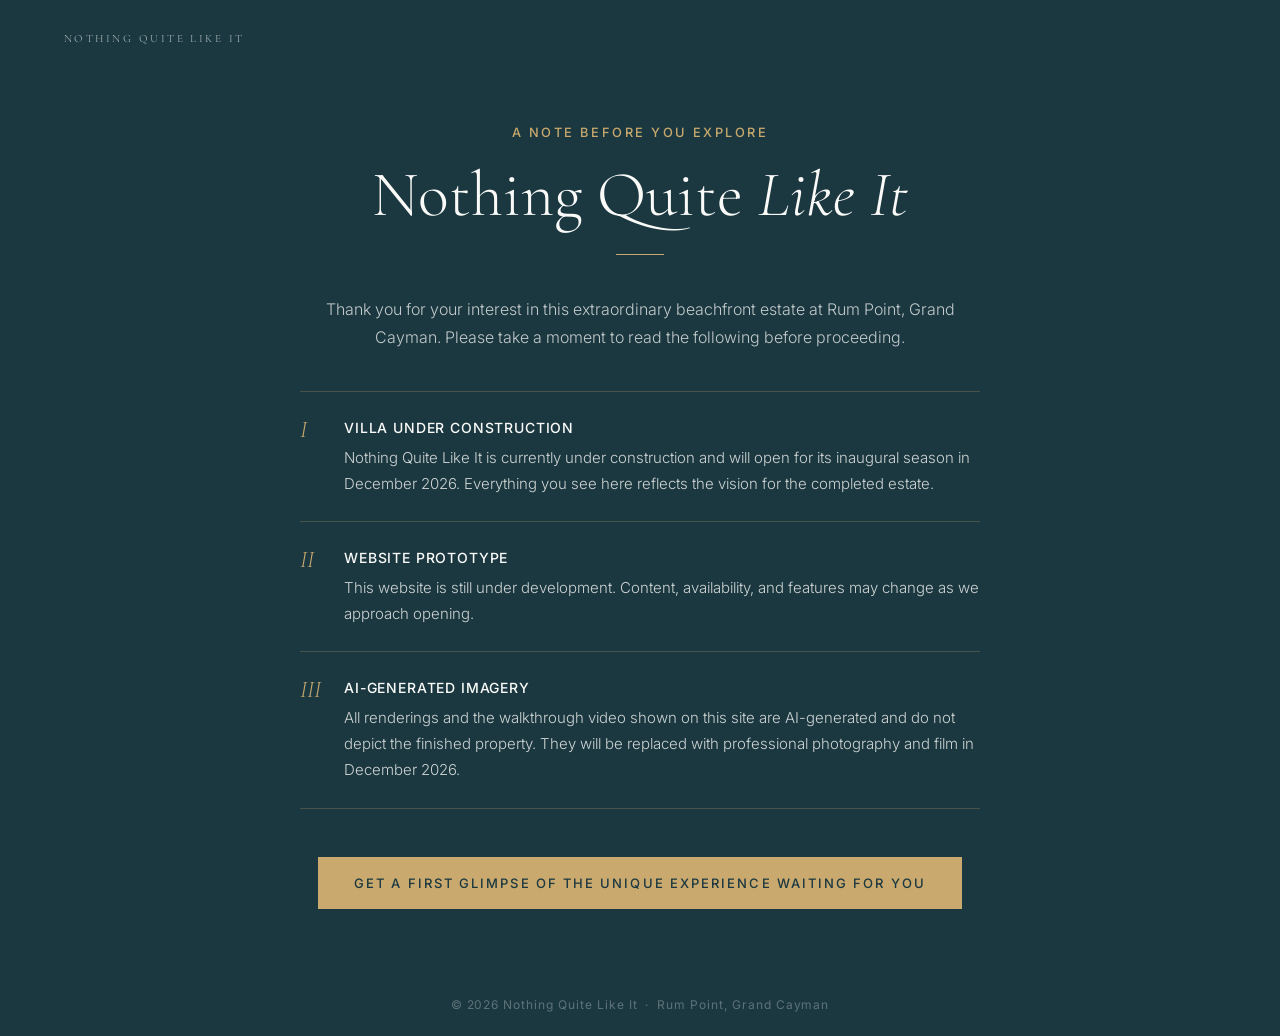
==== commit 18ea6edf: "Add disclaimer landing page, fix villa section image, add pool-side to gallery - Rename index.html →" ====
--- a/index.html
+++ b/index.html
@@ -4,1131 +4,233 @@
   <meta charset="UTF-8">
   <meta name="viewport" content="width=device-width, initial-scale=1.0">
   <title>Nothing Quite Like It — Private Beachfront Villa, Rum Point, Grand Cayman</title>
-  <meta name="description" content="An architecturally significant beachfront estate on Rum Point, Grand Cayman. Six en-suite bedrooms, private beach, heated infinity pool. Opening December 2026. Enquire for the inaugural season.">
-  <link rel="canonical" href="https://www.nothingquitelikeit.com/">
-
-  <!-- Open Graph -->
-  <meta property="og:type"        content="website">
-  <meta property="og:url"         content="https://www.nothingquitelikeit.com/">
-  <meta property="og:title"       content="Nothing Quite Like It — Private Beachfront Villa, Grand Cayman">
-  <meta property="og:description" content="An architecturally significant beachfront estate on Rum Point. Six bedrooms, private beach, infinity pool. Opening December 2026.">
-  <meta property="og:image"       content="https://www.nothingquitelikeit.com/assets/images/hero-lounge-sunset.jpg">
-  <meta name="twitter:card"       content="summary_large_image">
-
-  <!-- Schema.org structured data -->
-  <script type="application/ld+json">
-  {
-    "@context": "https://schema.org",
-    "@type": "LodgingBusiness",
-    "name": "Nothing Quite Like It",
-    "description": "A private beachfront villa on Rum Point, Grand Cayman. Six bedrooms, private beach, infinity pool.",
-    "url": "https://www.nothingquitelikeit.com",
-    "telephone": "+13458888888",
-    "email": "stay@nothingquitelikeit.com",
-    "address": {
-      "@type": "PostalAddress",
-      "streetAddress": "134 Sand Pointe Road, Rum Point",
-      "addressLocality": "Grand Cayman",
-      "addressCountry": "KY"
-    },
-    "numberOfRooms": 6,
-    "amenityFeature": [
-      {"@type": "LocationFeatureSpecification", "name": "Private beach"},
-      {"@type": "LocationFeatureSpecification", "name": "Infinity pool"},
-      {"@type": "LocationFeatureSpecification", "name": "Fitness room"}
-    ]
-  }
-  </script>
-
-  <!-- Favicon -->
-  <link rel="icon" href="/assets/favicon.svg" type="image/svg+xml">
-
-  <!-- Google Fonts -->
+  <meta name="description" content="An architecturally significant beachfront estate on Rum Point, Grand Cayman. Opening December 2026.">
   <link rel="preconnect" href="https://fonts.googleapis.com">
   <link rel="preconnect" href="https://fonts.gstatic.com" crossorigin>
-  <link href="https://fonts.googleapis.com/css2?family=Cormorant+Garamond:ital,wght@0,300;0,400;1,300;1,400&family=Inter:wght@300;400;500&display=swap" rel="stylesheet">
-
-  <!-- Styles -->
+  <link href="https://fonts.googleapis.com/css2?family=Cormorant+Garamond:ital,wght@0,300;0,400;0,500;0,600;1,300;1,400&family=Inter:wght@300;400;500&display=swap" rel="stylesheet">
   <link rel="stylesheet" href="/css/tokens.css">
-  <link rel="stylesheet" href="/css/base.css">
-  <link rel="stylesheet" href="/css/main.css">
+  <style>
+    *, *::before, *::after { box-sizing: border-box; margin: 0; padding: 0; }
+
+    html, body {
+      min-height: 100%;
+      background: var(--c-teal);
+      color: var(--c-white);
+      font-family: var(--f-body);
+      -webkit-font-smoothing: antialiased;
+    }
+
+    body {
+      display: flex;
+      flex-direction: column;
+      min-height: 100svh;
+    }
+
+    /* ── Wordmark ── */
+    .d-wordmark {
+      padding: 2rem var(--gutter, 2rem);
+      font-family: var(--f-display);
+      font-size: 0.7rem;
+      font-weight: 400;
+      letter-spacing: 0.22em;
+      text-transform: uppercase;
+      color: rgba(250, 250, 248, 0.6);
+      text-decoration: none;
+    }
+
+    /* ── Main content ── */
+    .d-main {
+      flex: 1;
+      display: flex;
+      align-items: center;
+      justify-content: center;
+      padding: 3rem var(--gutter, 2rem) 4rem;
+    }
+
+    .d-card {
+      max-width: 680px;
+      width: 100%;
+      text-align: center;
+    }
+
+    .d-eyebrow {
+      font-family: var(--f-body);
+      font-size: 0.8rem;
+      font-weight: 500;
+      letter-spacing: 0.2em;
+      text-transform: uppercase;
+      color: var(--c-gold);
+      margin-bottom: 1.25rem;
+    }
+
+    .d-title {
+      font-family: var(--f-display);
+      font-size: clamp(2.5rem, 5vw, 4rem);
+      font-weight: 300;
+      line-height: 1.1;
+      color: var(--c-white);
+      margin-bottom: 1.5rem;
+    }
+
+    .d-title em {
+      font-style: italic;
+    }
+
+    .d-rule {
+      width: 48px;
+      height: 1px;
+      background: var(--c-gold);
+      margin: 0 auto 2.5rem;
+    }
+
+    .d-intro {
+      font-size: 1rem;
+      font-weight: 300;
+      line-height: 1.75;
+      color: rgba(250, 250, 248, 0.75);
+      margin-bottom: 2.5rem;
+    }
+
+    /* ── Three points ── */
+    .d-points {
+      list-style: none;
+      display: flex;
+      flex-direction: column;
+      gap: 0;
+      margin-bottom: 3rem;
+      border-top: 1px solid rgba(201, 169, 110, 0.25);
+    }
+
+    .d-point {
+      display: flex;
+      align-items: flex-start;
+      gap: 1.25rem;
+      padding: 1.5rem 0;
+      border-bottom: 1px solid rgba(201, 169, 110, 0.25);
+      text-align: left;
+    }
+
+    .d-point__num {
+      flex-shrink: 0;
+      font-family: var(--f-display);
+      font-size: 1.5rem;
+      font-weight: 300;
+      font-style: italic;
+      color: var(--c-gold);
+      line-height: 1;
+      margin-top: 0.1rem;
+      min-width: 1.5rem;
+    }
+
+    .d-point__text {
+      font-size: 0.9375rem;
+      font-weight: 300;
+      line-height: 1.75;
+      color: rgba(250, 250, 248, 0.8);
+    }
+
+    .d-point__text strong {
+      font-weight: 500;
+      color: var(--c-white);
+      display: block;
+      margin-bottom: 0.25rem;
+      font-family: var(--f-body);
+      font-size: 0.875rem;
+      letter-spacing: 0.06em;
+      text-transform: uppercase;
+    }
+
+    /* ── CTA ── */
+    .d-cta {
+      display: inline-block;
+      font-family: var(--f-body);
+      font-size: 0.8125rem;
+      font-weight: 500;
+      letter-spacing: 0.16em;
+      text-transform: uppercase;
+      text-decoration: none;
+      color: var(--c-teal);
+      background: var(--c-gold);
+      padding: 1rem 2.25rem;
+      min-height: 52px;
+      display: inline-flex;
+      align-items: center;
+      justify-content: center;
+      transition: background 200ms ease, transform 200ms ease;
+    }
+
+    .d-cta:hover {
+      background: #d9bc87;
+      transform: translateY(-1px);
+    }
+
+    /* ── Footer note ── */
+    .d-footer {
+      padding: 1.5rem var(--gutter, 2rem);
+      text-align: center;
+      font-size: 0.75rem;
+      letter-spacing: 0.08em;
+      color: rgba(250, 250, 248, 0.3);
+    }
+
+    @media (max-width: 480px) {
+      .d-point {
+        flex-direction: row;
+        gap: 1rem;
+      }
+    }
+  </style>
 </head>
 <body>
 
-<!-- ══════════════════════════════════════════════════════════
-     SITE HEADER
-════════════════════════════════════════════════════════════ -->
-<header class="site-header" role="banner">
-  <a href="/" class="header__wordmark" aria-label="Nothing Quite Like It — home">
-    Nothing Quite Like It
-  </a>
-
-  <nav class="header__actions" aria-label="Primary navigation">
-    <ul class="header__nav" role="list">
-      <li><a href="#story">The Villa</a></li>
-      <li><a href="#gallery">Gallery</a></li>
-      <li><a href="#accommodation">Rooms</a></li>
-      <li><a href="#rates">Rates</a></li>
-      <li><a href="#location">Location</a></li>
-    </ul>
-    <a href="#enquiry" class="btn header__cta">Enquire</a>
-    <button class="header__menu-btn" aria-expanded="false" aria-controls="mobile-nav" aria-label="Open menu">
-      <span></span><span></span><span></span>
-    </button>
-  </nav>
-</header>
-
-<!-- Mobile navigation -->
-<nav class="mobile-nav" id="mobile-nav" aria-label="Mobile navigation">
-  <a href="#story">The Villa</a>
-  <a href="#gallery">Gallery</a>
-  <a href="#accommodation">Rooms</a>
-  <a href="#services">Services</a>
-  <a href="#rates">Rates</a>
-  <a href="#location">Location</a>
-  <a href="#enquiry">Enquire</a>
-</nav>
-
-
-<!-- ══════════════════════════════════════════════════════════
-     1. HERO
-════════════════════════════════════════════════════════════ -->
-<section class="hero" aria-label="Hero">
-  <img
-    class="hero__bg"
-    src="/assets/images/hero-beach-alt.jpg"
-    alt="Private beach at Rum Point, Grand Cayman"
-    fetchpriority="high"
-    decoding="async"
-  >
-  <div class="hero__overlay" aria-hidden="true"></div>
-
-  <div class="hero__content">
-    <p class="hero__location">Rum Point · Grand Cayman</p>
-    <div class="hero__wipe-title">
-      <h1 class="hero__name">Nothing Quite Like It</h1>
+  <a href="/villa.html" class="d-wordmark" aria-label="Nothing Quite Like It">Nothing Quite Like It</a>
+
+  <main class="d-main">
+    <div class="d-card">
+
+      <p class="d-eyebrow">A note before you explore</p>
+      <h1 class="d-title">Nothing Quite <em>Like It</em></h1>
+      <div class="d-rule"></div>
+
+      <p class="d-intro">
+        Thank you for your interest in this extraordinary beachfront estate at Rum Point, Grand Cayman.
+        Please take a moment to read the following before proceeding.
+      </p>
+
+      <ul class="d-points">
+        <li class="d-point">
+          <span class="d-point__num">I</span>
+          <span class="d-point__text">
+            <strong>Villa under construction</strong>
+            Nothing Quite Like It is currently under construction and will open for its inaugural season in December 2026. Everything you see here reflects the vision for the completed estate.
+          </span>
+        </li>
+        <li class="d-point">
+          <span class="d-point__num">II</span>
+          <span class="d-point__text">
+            <strong>Website prototype</strong>
+            This website is still under development. Content, availability, and features may change as we approach opening.
+          </span>
+        </li>
+        <li class="d-point">
+          <span class="d-point__num">III</span>
+          <span class="d-point__text">
+            <strong>AI-generated imagery</strong>
+            All renderings and the walkthrough video shown on this site are AI-generated and do not depict the finished property. They will be replaced with professional photography and film in December 2026.
+          </span>
+        </li>
+      </ul>
+
+      <a href="/villa.html" class="d-cta">
+        Get a first glimpse of the unique experience waiting for you
+      </a>
+
     </div>
-    <div class="hero__wipe-subtitle">
-      <p class="hero__tagline">There is nothing quite like it</p>
-    </div>
-    <div class="hero__wipe-actions">
-      <div class="hero__actions">
-        <a href="#enquiry" class="btn btn--primary">Enquire Now</a>
-        <a href="#gallery" class="btn btn--outline">View Gallery</a>
-      </div>
-    </div>
-  </div>
-
-  <div class="hero__scroll-cue" aria-hidden="true">Discover</div>
-</section>
-
-
-<!-- ══════════════════════════════════════════════════════════
-     2. THE STORY
-════════════════════════════════════════════════════════════ -->
-<section class="story" id="story" aria-labelledby="story-heading">
-  <div class="story__image">
-    <img
-      src="/assets/images/gallery-living-dining.jpg"
-      alt="Open-plan living and dining with floor-to-ceiling glass and ocean views beyond"
-      loading="lazy"
-      decoding="async"
-    >
-  </div>
-
-  <div class="story__content">
-    <p class="eyebrow">The Villa</p>
-    <h2 id="story-heading">A beachfront estate unlike any other</h2>
-    <span class="gold-rule"></span>
-    <p>Conceived for those who demand the extraordinary, Nothing Quite Like It is a new waterfront estate on the celebrated north shore of Grand Cayman — where the Caribbean meets Rum Point's legendary sunsets and the clearest water in the hemisphere.</p>
-    <p>Six en-suite bedrooms, approximately 7,500 square feet (700 sqm) of considered living space, and a private beach that belongs entirely to you. Floor-to-ceiling glass dissolves the boundary between indoors and ocean. A heated infinity pool cascades toward the sea. Every room, every detail, composed for the rare family that settles for nothing less.</p>
-    <p>Opening December 2026 — be among the very first to stay.</p>
-
-    <div class="story__pedigree">
-      <div class="story__credit">
-        <strong>John Doak Architects</strong>
-        <span>Architecture &amp; design</span>
-      </div>
-      <div class="story__credit">
-        <strong>KaSa Interiors</strong>
-        <span>Interior design</span>
-      </div>
-    </div>
-
-    <!-- TODO_CONFIRM: verify architect and interior designer names/credits before launch -->
-  </div>
-</section>
-
-
-<!-- ══════════════════════════════════════════════════════════
-     3. GALLERY
-════════════════════════════════════════════════════════════ -->
-<section class="gallery section" id="gallery" aria-labelledby="gallery-heading">
-  <div class="gallery__intro reveal">
-    <p class="eyebrow" style="justify-content:center">Gallery</p>
-    <h2 id="gallery-heading">Every room, a composition</h2>
-    <p>Photorealistic renderings — opening December 2026</p>
-  </div>
-
-  <div class="gallery__filter" role="group" aria-label="Filter gallery by room">
-    <button class="gallery__filter-btn active" data-filter="all">All</button>
-    <button class="gallery__filter-btn" data-filter="beach">Beach</button>
-    <button class="gallery__filter-btn" data-filter="exterior">Pool &amp; Exterior</button>
-    <button class="gallery__filter-btn" data-filter="living">Living</button>
-    <button class="gallery__filter-btn" data-filter="bedroom">Bedrooms</button>
-    <button class="gallery__filter-btn" data-filter="kitchen">Kitchen</button>
-    <button class="gallery__filter-btn" data-filter="wellness">Wellness</button>
-    <button class="gallery__filter-btn" data-filter="floorplan">Floorplans</button>
-  </div>
-
-  <div class="gallery__grid">
-
-    <!-- ── Beach ── -->
-    <div class="gallery__item gallery__item--wide"
-         data-group="beach"
-         data-src="/assets/images/beach-hammock-sunset.jpg"
-         data-label="Private Beach at Sunset">
-      <img src="/assets/images/beach-hammock-sunset.jpg"
-           alt="Hammock between palms on the private beach at golden sunset"
-           loading="lazy" decoding="async">
-      <div class="gallery__item-overlay">
-        <span class="gallery__item-label">Private Beach at Sunset</span>
-      </div>
-    </div>
-
-    <div class="gallery__item"
-         data-group="beach"
-         data-src="/assets/images/beach-sunrise.jpg"
-         data-label="Rum Point Sunrise">
-      <img src="/assets/images/beach-sunrise.jpg"
-           alt="Palm trees and hammock at sunrise on Rum Point beach"
-           loading="lazy" decoding="async">
-      <div class="gallery__item-overlay">
-        <span class="gallery__item-label">Rum Point Sunrise</span>
-      </div>
-    </div>
-
-    <div class="gallery__item"
-         data-group="beach"
-         data-src="/assets/images/beach-hammock-day.jpg"
-         data-label="Private Beach">
-      <img src="/assets/images/beach-hammock-day.jpg"
-           alt="Hammock between palms on the private beach with turquoise Caribbean water"
-           loading="lazy" decoding="async">
-      <div class="gallery__item-overlay">
-        <span class="gallery__item-label">Private Beach</span>
-      </div>
-    </div>
-
-    <div class="gallery__item gallery__item--wide"
-         data-group="beach"
-         data-src="/assets/images/beach-dusk.jpg"
-         data-label="Beach at Dusk">
-      <img src="/assets/images/beach-dusk.jpg"
-           alt="Private beach at dusk — sun loungers, kayaks and palm silhouettes"
-           loading="lazy" decoding="async">
-      <div class="gallery__item-overlay">
-        <span class="gallery__item-label">Beach at Dusk</span>
-      </div>
-    </div>
-
-    <div class="gallery__item"
-         data-group="beach"
-         data-src="/assets/images/beach-sunset-water.jpg"
-         data-label="Rum Point Sunset">
-      <img src="/assets/images/beach-sunset-water.jpg"
-           alt="Rum Point sunset reflected in calm Caribbean waters"
-           loading="lazy" decoding="async">
-      <div class="gallery__item-overlay">
-        <span class="gallery__item-label">Rum Point Sunset</span>
-      </div>
-    </div>
-
-    <div class="gallery__item"
-         data-group="beach"
-         data-src="/assets/images/beach-fire-sunset.jpg"
-         data-label="Rum Point Fire Sunset">
-      <img src="/assets/images/beach-fire-sunset.jpg"
-           alt="Dramatic fiery sunset over the Caribbean at Rum Point"
-           loading="lazy" decoding="async">
-      <div class="gallery__item-overlay">
-        <span class="gallery__item-label">Rum Point Fire Sunset</span>
-      </div>
-    </div>
-
-    <!-- ── Pool & Exterior ── -->
-    <div class="gallery__item"
-         data-group="exterior"
-         data-src="/assets/images/hero-pool-exterior.png"
-         data-label="Pool &amp; Villa">
-      <img src="/assets/images/hero-pool-exterior.png"
-           alt="Villa exterior with infinity pool and tropical gardens"
-           loading="lazy" decoding="async">
-      <div class="gallery__item-overlay">
-        <span class="gallery__item-label">Pool &amp; Villa</span>
-      </div>
-    </div>
-
-    <div class="gallery__item gallery__item--wide"
-         data-group="exterior"
-         data-src="/assets/images/pr-porch-morning.png"
-         data-label="Screened Porch — Morning">
-      <img src="/assets/images/pr-porch-morning.png"
-           alt="Screened oceanfront porch set for breakfast in the morning light"
-           loading="lazy" decoding="async">
-      <div class="gallery__item-overlay">
-        <span class="gallery__item-label">Screened Porch — Morning</span>
-      </div>
-    </div>
-
-    <div class="gallery__item"
-         data-group="exterior"
-         data-src="/assets/images/pr-porch-sunset.png"
-         data-label="Screened Porch — Sunset">
-      <img src="/assets/images/pr-porch-sunset.png"
-           alt="Screened oceanfront porch at sunset with dinner table set"
-           loading="lazy" decoding="async">
-      <div class="gallery__item-overlay">
-        <span class="gallery__item-label">Screened Porch — Sunset</span>
-      </div>
-    </div>
-
-    <!-- ── Living ── -->
-    <div class="gallery__item"
-         data-group="living"
-         data-src="/assets/images/pr-living-dining.png"
-         data-label="Living &amp; Dining">
-      <img src="/assets/images/pr-living-dining.png"
-           alt="Open-plan living and dining room with ocean views at sunset"
-           loading="lazy" decoding="async">
-      <div class="gallery__item-overlay">
-        <span class="gallery__item-label">Living &amp; Dining</span>
-      </div>
-    </div>
-
-    <div class="gallery__item gallery__item--wide"
-         data-group="living"
-         data-src="/assets/images/pr-bar-morning.png"
-         data-label="Living Room — Morning">
-      <img src="/assets/images/pr-bar-morning.png"
-           alt="Bright open living room and bar in morning light with ocean views"
-           loading="lazy" decoding="async">
-      <div class="gallery__item-overlay">
-        <span class="gallery__item-label">Living Room — Morning</span>
-      </div>
-    </div>
-
-    <div class="gallery__item"
-         data-group="living"
-         data-src="/assets/images/pr-bar.png"
-         data-label="Private Bar">
-      <img src="/assets/images/pr-bar.png"
-           alt="Private bar with ocean view and statement fireplace"
-           loading="lazy" decoding="async">
-      <div class="gallery__item-overlay">
-        <span class="gallery__item-label">Private Bar</span>
-      </div>
-    </div>
-
-    <div class="gallery__item"
-         data-group="living"
-         data-src="/assets/images/pr-bar-sunset.png"
-         data-label="Bar at Sunset">
-      <img src="/assets/images/pr-bar-sunset.png"
-           alt="Private bar at sunset — fireplace lit, guests relaxing"
-           loading="lazy" decoding="async">
-      <div class="gallery__item-overlay">
-        <span class="gallery__item-label">Bar at Sunset</span>
-      </div>
-    </div>
-
-    <div class="gallery__item"
-         data-group="living"
-         data-src="/assets/images/pr-staircase.png"
-         data-label="Grand Staircase">
-      <img src="/assets/images/pr-staircase.png"
-           alt="Soaring double-height staircase atrium with skylight and ocean view"
-           loading="lazy" decoding="async">
-      <div class="gallery__item-overlay">
-        <span class="gallery__item-label">Grand Staircase</span>
-      </div>
-    </div>
-
-    <div class="gallery__item gallery__item--wide"
-         data-group="living"
-         data-src="/assets/images/pr-view-gallery.png"
-         data-label="View from Upper Gallery">
-      <img src="/assets/images/pr-view-gallery.png"
-           alt="View down into the living room from the upper gallery landing"
-           loading="lazy" decoding="async">
-      <div class="gallery__item-overlay">
-        <span class="gallery__item-label">View from Upper Gallery</span>
-      </div>
-    </div>
-
-    <!-- ── Bedrooms ── -->
-    <div class="gallery__item"
-         data-group="bedroom"
-         data-src="/assets/images/pr-bedroom-2.png"
-         data-label="Ocean Suite">
-      <img src="/assets/images/pr-bedroom-2.png"
-           alt="Master ocean-view suite with panoramic floor-to-ceiling glass and private terrace"
-           loading="lazy" decoding="async">
-      <div class="gallery__item-overlay">
-        <span class="gallery__item-label">Ocean Suite</span>
-      </div>
-    </div>
-
-    <div class="gallery__item"
-         data-group="bedroom"
-         data-src="/assets/images/pr-bedroom-4.png"
-         data-label="Garden Suite">
-      <img src="/assets/images/pr-bedroom-4.png"
-           alt="Garden-view king suite with warm timber accents and private terrace"
-           loading="lazy" decoding="async">
-      <div class="gallery__item-overlay">
-        <span class="gallery__item-label">Garden Suite</span>
-      </div>
-    </div>
-
-    <div class="gallery__item gallery__item--wide"
-         data-group="bedroom"
-         data-src="/assets/images/pr-bedroom-4b.png"
-         data-label="King Suite">
-      <img src="/assets/images/pr-bedroom-4b.png"
-           alt="King suite with dark timber feature wall and bespoke wall hanging"
-           loading="lazy" decoding="async">
-      <div class="gallery__item-overlay">
-        <span class="gallery__item-label">King Suite</span>
-      </div>
-    </div>
-
-    <div class="gallery__item"
-         data-group="bedroom"
-         data-src="/assets/images/pr-bedroom-5.png"
-         data-label="Tropical Suite">
-      <img src="/assets/images/pr-bedroom-5.png"
-           alt="Tropical suite with dark timber headboard and garden terrace"
-           loading="lazy" decoding="async">
-      <div class="gallery__item-overlay">
-        <span class="gallery__item-label">Tropical Suite</span>
-      </div>
-    </div>
-
-    <div class="gallery__item"
-         data-group="bedroom"
-         data-src="/assets/images/pr-bedroom-6.png"
-         data-label="Palm Suite">
-      <img src="/assets/images/pr-bedroom-6.png"
-           alt="Palm Suite with dramatic hand-painted palm mural and garden views"
-           loading="lazy" decoding="async">
-      <div class="gallery__item-overlay">
-        <span class="gallery__item-label">Palm Suite</span>
-      </div>
-    </div>
-
-    <div class="gallery__item"
-         data-group="bedroom"
-         data-src="/assets/images/pr-balcony-bedroom.png"
-         data-label="Suite Balcony">
-      <img src="/assets/images/pr-balcony-bedroom.png"
-           alt="Private suite balcony with rattan chairs looking into the bedroom and bath"
-           loading="lazy" decoding="async">
-      <div class="gallery__item-overlay">
-        <span class="gallery__item-label">Suite Balcony</span>
-      </div>
-    </div>
-
-
-    <div class="gallery__item gallery__item--wide"
-         data-group="bedroom"
-         data-src="/assets/images/pr-bath-2.png"
-         data-label="En-Suite — Freestanding Bath">
-      <img src="/assets/images/pr-bath-2.png"
-           alt="En-suite with black stone freestanding bath and ocean view"
-           loading="lazy" decoding="async">
-      <div class="gallery__item-overlay">
-        <span class="gallery__item-label">En-Suite — Freestanding Bath</span>
-      </div>
-    </div>
-
-    <div class="gallery__item"
-         data-group="bedroom"
-         data-src="/assets/images/pr-bath-5.png"
-         data-label="En-Suite — Double Vanity">
-      <img src="/assets/images/pr-bath-5.png"
-           alt="En-suite with double vessel basins and warm stone finishes"
-           loading="lazy" decoding="async">
-      <div class="gallery__item-overlay">
-        <span class="gallery__item-label">En-Suite — Double Vanity</span>
-      </div>
-    </div>
-
-    <div class="gallery__item"
-         data-group="bedroom"
-         data-src="/assets/images/pr-bath-6.png"
-         data-label="En-Suite — Shower Room">
-      <img src="/assets/images/pr-bath-6.png"
-           alt="En-suite shower room with stone tiles and vessel basin"
-           loading="lazy" decoding="async">
-      <div class="gallery__item-overlay">
-        <span class="gallery__item-label">En-Suite — Shower Room</span>
-      </div>
-    </div>
-
-    <div class="gallery__item gallery__item--wide"
-         data-group="bedroom"
-         data-src="/assets/images/pr-powder.png"
-         data-label="Powder Room">
-      <img src="/assets/images/pr-powder.png"
-           alt="Guest powder room with stone vessel sink and Cayman palm mural"
-           loading="lazy" decoding="async">
-      <div class="gallery__item-overlay">
-        <span class="gallery__item-label">Powder Room</span>
-      </div>
-    </div>
-
-    <!-- ── Kitchen ── -->
-    <div class="gallery__item"
-         data-group="kitchen"
-         data-src="/assets/images/pr-kitchen.png"
-         data-label="Chef's Kitchen">
-      <img src="/assets/images/pr-kitchen.png"
-           alt="Chef's kitchen with dark stone island and garden view"
-           loading="lazy" decoding="async">
-      <div class="gallery__item-overlay">
-        <span class="gallery__item-label">Chef's Kitchen</span>
-      </div>
-    </div>
-
-
-    <div class="gallery__item"
-         data-group="kitchen"
-         data-src="/assets/images/pr-chef.png"
-         data-label="Private Chef">
-      <img src="/assets/images/pr-chef.png"
-           alt="Private chef preparing in the service kitchen"
-           loading="lazy" decoding="async">
-      <div class="gallery__item-overlay">
-        <span class="gallery__item-label">Private Chef</span>
-      </div>
-    </div>
-
-    <!-- ── Wellness ── -->
-    <div class="gallery__item"
-         data-group="wellness"
-         data-src="/assets/images/pr-gym.png"
-         data-label="Private Fitness Room">
-      <img src="/assets/images/pr-gym.png"
-           alt="Fully equipped private gym with floor-to-ceiling glass and tropical garden views"
-           loading="lazy" decoding="async">
-      <div class="gallery__item-overlay">
-        <span class="gallery__item-label">Private Fitness Room</span>
-      </div>
-    </div>
-
-    <!-- ── Floorplans ── -->
-    <div class="gallery__item gallery__item--wide"
-         data-group="floorplan"
-         data-src="/260622_Floorplans/Level 1.jpg"
-         data-label="Level 1 Floorplan">
-      <img src="/260622_Floorplans/Level 1.jpg"
-           alt="Level 1 floorplan"
-           loading="lazy" decoding="async">
-      <div class="gallery__item-overlay">
-        <span class="gallery__item-label">Level 1</span>
-      </div>
-    </div>
-
-    <div class="gallery__item"
-         data-group="floorplan"
-         data-src="/260622_Floorplans/Level 2.jpg"
-         data-label="Level 2 Floorplan">
-      <img src="/260622_Floorplans/Level 2.jpg"
-           alt="Level 2 floorplan"
-           loading="lazy" decoding="async">
-      <div class="gallery__item-overlay">
-        <span class="gallery__item-label">Level 2</span>
-      </div>
-    </div>
-
-
-  </div><!-- /gallery__grid -->
-
-  <div class="gallery__footer">
-    <p class="renderings-note">Photorealistic renderings — opening December 2026</p>
-  </div>
-</section>
-
-<!-- ══════════════════════════════════════════════════════════
-     RENDERING VIDEO
-════════════════════════════════════════════════════════════ -->
-<section class="render-video section" id="render-video" aria-labelledby="render-video-heading">
-  <div class="container">
-    <div class="render-video__inner reveal">
-      <p class="eyebrow" style="justify-content:center">Rendering Video</p>
-      <h2 id="render-video-heading">Watch the villa come to life</h2>
-      <span class="gold-rule" style="margin:0 auto 2.5rem"></span>
-      <div class="render-video__embed">
-        <iframe
-          src="https://www.youtube.com/embed/lKbSkOQn_YM"
-          title="Nothing Quite Like It — Villa Walkthrough Rendering"
-          allow="accelerometer; autoplay; clipboard-write; encrypted-media; gyroscope; picture-in-picture; web-share"
-          allowfullscreen>
-        </iframe>
-      </div>
-    </div>
-  </div>
-</section>
-
-<!-- Lightbox -->
-<div class="lightbox" role="dialog" aria-modal="true" aria-label="Image viewer" aria-hidden="true">
-  <button class="lightbox__close" aria-label="Close">&#x2715;</button>
-  <button class="lightbox__prev" aria-label="Previous image">&#x2039;</button>
-  <img class="lightbox__img" src="" alt="">
-  <div class="lightbox__video-wrap" aria-hidden="true">
-    <iframe class="lightbox__video" src="" title="Villa Walkthrough" allow="accelerometer; autoplay; clipboard-write; encrypted-media; gyroscope; picture-in-picture" allowfullscreen></iframe>
-  </div>
-  <button class="lightbox__next" aria-label="Next image">&#x203A;</button>
-  <p class="lightbox__caption"></p>
-</div>
-
-
-<!-- ══════════════════════════════════════════════════════════
-     4. ACCOMMODATION
-════════════════════════════════════════════════════════════ -->
-<section class="accommodation section" id="accommodation" aria-labelledby="accommodation-heading">
-  <div class="container">
-    <div class="accommodation__inner">
-
-      <div class="reveal">
-        <p class="eyebrow">Accommodation</p>
-        <h2 id="accommodation-heading">Six bedrooms. Six and a half bathrooms. Space that breathes.</h2>
-        <span class="gold-rule"></span>
-        <p>Spread across two levels and approximately 7,500 square feet (700 sqm), the villa accommodates up to 12 adults with ease and genuine generosity of space — every bedroom en-suite, every view considered. Two ground-floor bedrooms offer direct garden access; two bedrooms frame ocean views. The master suite anchors the upper level.</p>
-        <!-- TODO_CONFIRM: Government-licensed maximum occupancy number -->
-
-        <div class="stats-row">
-          <div class="stat">
-            <div class="stat__number">6</div>
-            <div class="stat__label">Bedrooms</div>
-          </div>
-          <div class="stat">
-            <div class="stat__number">6.5</div>
-            <div class="stat__label">Bathrooms</div>
-          </div>
-          <div class="stat">
-            <div class="stat__number">12</div>
-            <div class="stat__label">Guests</div>
-          </div>
-          <div class="stat">
-            <div class="stat__number">7,500</div>
-            <div class="stat__label">Sq ft / 700 sqm</div>
-          </div>
-        </div>
-      </div>
-
-      <div class="reveal reveal--d2">
-        <div class="bedroom-grid">
-
-          <div class="bedroom-card">
-            <div class="bedroom-card__label">Bedroom 1</div>
-            <div class="bedroom-card__name">Ocean Suite</div>
-            <div class="bedroom-card__detail">King · En-suite · Upper level · Ocean view</div>
-          </div>
-
-          <div class="bedroom-card">
-            <div class="bedroom-card__label">Bedroom 2</div>
-            <div class="bedroom-card__name">Ocean Suite</div>
-            <div class="bedroom-card__detail">King · En-suite · Upper level · Ocean view</div>
-          </div>
-
-          <div class="bedroom-card">
-            <div class="bedroom-card__label">Bedroom 3</div>
-            <div class="bedroom-card__name">Garden Suite</div>
-            <div class="bedroom-card__detail">King · En-suite · Garden view</div>
-          </div>
-
-          <div class="bedroom-card">
-            <div class="bedroom-card__label">Bedroom 4</div>
-            <div class="bedroom-card__name">Garden Suite</div>
-            <div class="bedroom-card__detail">King · En-suite · Garden view</div>
-          </div>
-
-          <div class="bedroom-card">
-            <div class="bedroom-card__label">Bedroom 5</div>
-            <div class="bedroom-card__name">Garden Suite</div>
-            <div class="bedroom-card__detail">King · En-suite · Ground floor · Garden view</div>
-          </div>
-
-          <div class="bedroom-card">
-            <div class="bedroom-card__label">Bedroom 6</div>
-            <div class="bedroom-card__name">Signature Suite</div>
-            <div class="bedroom-card__detail">Queen · En-suite · Ground floor · Garden view</div>
-          </div>
-
-        </div><!-- /bedroom-grid -->
-
-        <div class="floor-plan-placeholder" style="margin-top:1.5rem;">
-          <svg width="32" height="32" viewBox="0 0 24 24" fill="none" stroke="currentColor" stroke-width="1.5" aria-hidden="true">
-            <rect x="3" y="3" width="18" height="18" rx="1"/><path d="M3 9h18M9 3v18"/>
-          </svg>
-          <p>Floor plan in production — available prior to launch</p>
-        </div>
-      </div>
-
-    </div><!-- /accommodation__inner -->
-  </div>
-</section>
-
-
-<!-- ══════════════════════════════════════════════════════════
-     5. SERVICES & CONCIERGE
-════════════════════════════════════════════════════════════ -->
-<section class="section" id="services" aria-labelledby="services-heading">
-  <div class="container">
-    <div class="services__header reveal">
-      <p class="eyebrow" style="justify-content:center">Services</p>
-      <h2 id="services-heading">The villa, at your service</h2>
-      <span class="gold-rule" style="margin-inline:auto"></span>
-      <p style="color:var(--c-ink-light)">Everything you need is either here or one call away. A dedicated concierge and villa manager ensures the entire stay runs without effort on your part.</p>
-    </div>
-
-    <div class="services__grid">
-
-      <div class="service-card reveal reveal--d1">
-        <svg class="service-card__icon" viewBox="0 0 24 24" fill="none" stroke="currentColor" stroke-width="1.5" aria-hidden="true">
-          <path d="M3 9l9-7 9 7v11a2 2 0 01-2 2H5a2 2 0 01-2-2z"/><polyline points="9 22 9 12 15 12 15 22"/>
-        </svg>
-        <h3 class="service-card__title">Included in every stay</h3>
-        <p class="service-card__body">On-island concierge &amp; villa manager · Gardener · Pool maintenance · Airport transfers · Multi-room audio (Sonos) · High-speed fibre WiFi · Smart TVs &amp; streaming · Battery backup power</p>
-      </div>
-
-      <div class="service-card reveal reveal--d2">
-        <svg class="service-card__icon" viewBox="0 0 24 24" fill="none" stroke="currentColor" stroke-width="1.5" aria-hidden="true">
-          <path d="M17 21v-2a4 4 0 00-4-4H5a4 4 0 00-4 4v2"/><circle cx="9" cy="7" r="4"/><path d="M23 21v-2a4 4 0 00-3-3.87"/><path d="M16 3.13a4 4 0 010 7.75"/>
-        </svg>
-        <h3 class="service-card__title">On request via concierge</h3>
-        <p class="service-card__body">Private chef · Daily housekeeping · Butler service · Nanny &amp; childcare · Private driver · Laundry service · Pre-arrival provisioning &amp; grocery stocking · In-villa wellness practitioners</p>
-      </div>
-
-      <div class="service-card reveal reveal--d3">
-        <svg class="service-card__icon" viewBox="0 0 24 24" fill="none" stroke="currentColor" stroke-width="1.5" aria-hidden="true">
-          <circle cx="12" cy="12" r="10"/><line x1="12" y1="8" x2="12" y2="12"/><line x1="12" y1="16" x2="12.01" y2="16"/>
-        </svg>
-        <h3 class="service-card__title">Experiences arranged</h3>
-        <p class="service-card__body">Private chef dinners · Stingray City · Snorkel &amp; scuba · Boat &amp; catamaran charter · Deep-sea fishing · Sunset cruise · Spa &amp; wellness · Private yoga &amp; trainer · Fine-dining reservations · Luxury car rental · Golf</p>
-      </div>
-
-      <div class="service-card reveal reveal--d1">
-        <svg class="service-card__icon" viewBox="0 0 24 24" fill="none" stroke="currentColor" stroke-width="1.5" aria-hidden="true">
-          <path d="M12 22s8-4 8-10V5l-8-3-8 3v7c0 6 8 10 8 10z"/>
-        </svg>
-        <h3 class="service-card__title">Privacy &amp; security</h3>
-        <p class="service-card__body">Gated private entrance · Hedged grounds ·Security cameras (can be physically disabled on request for complete privacy) · In-room safes · Offsite security available on request</p>
-      </div>
-
-      <div class="service-card reveal reveal--d2">
-        <svg class="service-card__icon" viewBox="0 0 24 24" fill="none" stroke="currentColor" stroke-width="1.5" aria-hidden="true">
-          <path d="M3 11l19-9-9 19-2-8-8-2z"/>
-        </svg>
-        <h3 class="service-card__title">Beach &amp; water</h3>
-        <p class="service-card__body">Private beach · Beach loungers &amp; umbrellas · Kayaks &amp; paddleboards · Snorkel gear · Direct access to the reef · Private boat or catamaran charter on request · Easy access to Stingray City excursions</p>
-      </div>
-
-      <div class="service-card reveal reveal--d3">
-        <svg class="service-card__icon" viewBox="0 0 24 24" fill="none" stroke="currentColor" stroke-width="1.5" aria-hidden="true">
-          <path d="M20.84 4.61a5.5 5.5 0 00-7.78 0L12 5.67l-1.06-1.06a5.5 5.5 0 00-7.78 7.78l1.06 1.06L12 21.23l7.78-7.78 1.06-1.06a5.5 5.5 0 000-7.78z"/>
-        </svg>
-        <h3 class="service-card__title">Family &amp; children</h3>
-        <p class="service-card__body">Family-friendly · High chairs &amp; child equipment on request · Board games &amp; books · Nanny on request · Bicycles · Screened-in porch · Generous grounds to explore</p>
-      </div>
-
-    </div><!-- /services__grid -->
-
-    <div class="services__concierge reveal">
-      <div>
-        <p class="concierge__name">Alan Wight</p>
-        <p class="concierge__role">On-island Concierge &amp; Villa Manager · GCVC (Cayman)</p>
-      </div>
-      <a href="#enquiry" class="btn btn--outline">Enquire about services</a>
-    </div>
-
-  </div>
-</section>
-
-
-<!-- ══════════════════════════════════════════════════════════
-     6. LOCATION
-════════════════════════════════════════════════════════════ -->
-<section class="location" id="location" aria-labelledby="location-heading">
-
-  <div class="location__content">
-    <p class="eyebrow">Location</p>
-    <h2 id="location-heading">Rum Point, Grand Cayman</h2>
-    <span class="gold-rule"></span>
-    <p>Rum Point is the quieter, more considered side of Grand Cayman — celebrated for its gin-clear water, powdery sand and the famous sunsets that paint the sky each evening. The villa sits directly on the beach at 134 Sand Pointe Road, facing west.</p>
-    <p>It is far enough from Seven Mile Beach to feel secluded, and close enough to everything that matters to remain effortlessly connected.</p>
-
-    <div class="location__highlights">
-      <div class="location__highlight">Rum Point Club &amp; beach bar — minutes on foot</div>
-      <div class="location__highlight">Kaibo Restaurant — nearby by water or road</div>
-      <div class="location__highlight">Crystal Caves — a short drive</div>
-      <div class="location__highlight">Stingray City — approx. 20 minutes by boat</div>
-      <div class="location__highlight">George Town &amp; Seven Mile Beach — approx. 1 hour</div>
-      <div class="location__highlight">Owen Roberts International Airport — approx. 1 hour</div>
-    </div>
-  </div>
-
-  <div class="location__image">
-    <img
-      src="/assets/images/beach-dusk.jpg"
-      alt="The private beach at dusk — sun loungers, kayaks and palm silhouettes at Rum Point"
-      loading="lazy"
-      decoding="async"
-    >
-  </div>
-
-</section>
-
-
-<!-- ══════════════════════════════════════════════════════════
-     7. RATES & AVAILABILITY
-════════════════════════════════════════════════════════════ -->
-<section class="section section--alt" id="rates" aria-labelledby="rates-heading">
-  <div class="container">
-
-    <div class="rates__header reveal">
-      <p class="eyebrow" style="justify-content:center">Rates</p>
-      <h2 id="rates-heading">From US$8,000 per night</h2>
-      <p>Seven-night minimum. All rates in US dollars.</p>
-    </div>
-
-    <div class="rates__grid reveal reveal--d1">
-
-      <div class="rate-card rate-card--featured">
-        <div class="rate-card__season">Festive</div>
-        <div class="rate-card__name">Christmas Week</div>
-        <div class="rate-card__weeks">Late December (Wk 51–52)</div>
-        <div class="rate-card__price">
-          <div class="rate-card__from">From</div>
-          <div class="rate-card__amount">US$9,429</div>
-          <div class="rate-card__per">per night</div>
-        </div>
-      </div>
-
-      <div class="rate-card">
-        <div class="rate-card__season">Peak</div>
-        <div class="rate-card__name">New Year, January &amp; February</div>
-        <div class="rate-card__weeks">New Year week through end of February (Wks 1–7)</div>
-        <div class="rate-card__price">
-          <div class="rate-card__from">From</div>
-          <div class="rate-card__amount">US$9,000</div>
-          <div class="rate-card__per">per night</div>
-        </div>
-      </div>
-
-      <div class="rate-card">
-        <div class="rate-card__season">Peak</div>
-        <div class="rate-card__name">Spring Break &amp; Easter</div>
-        <div class="rate-card__weeks">March–April (Wks 12–14)</div>
-        <div class="rate-card__price">
-          <div class="rate-card__from">From</div>
-          <div class="rate-card__amount">US$9,000</div>
-          <div class="rate-card__per">per night</div>
-        </div>
-      </div>
-
-      <div class="rate-card">
-        <div class="rate-card__season">Late Autumn Peak</div>
-        <div class="rate-card__name">Thanksgiving &amp; December</div>
-        <div class="rate-card__weeks">Thanksgiving through mid-December (Wks 47–50)</div>
-        <div class="rate-card__price">
-          <div class="rate-card__from">From</div>
-          <div class="rate-card__amount">US$8,286</div>
-          <div class="rate-card__per">per night</div>
-        </div>
-      </div>
-
-      <div class="rate-card">
-        <div class="rate-card__season">Shoulder</div>
-        <div class="rate-card__name">Late January – March</div>
-        <div class="rate-card__weeks">Late January through mid-March (Wks 8–11)</div>
-        <div class="rate-card__price">
-          <div class="rate-card__from">From</div>
-          <div class="rate-card__amount">US$8,143</div>
-          <div class="rate-card__per">per night</div>
-        </div>
-      </div>
-
-      <div class="rate-card">
-        <div class="rate-card__season">Value Season</div>
-        <div class="rate-card__name">May – November</div>
-        <div class="rate-card__weeks">May through November (excl. Thanksgiving)</div>
-        <div class="rate-card__price">
-          <div class="rate-card__from">From</div>
-          <div class="rate-card__amount">US$8,000</div>
-          <div class="rate-card__per">per night</div>
-        </div>
-      </div>
-
-    </div><!-- /rates__grid -->
-
-    <div class="rates__notes reveal reveal--d2">
-      <p>7-night minimum stay · Rates in USD · Excludes admin, service fees and taxes — <a href="/terms/">see Terms &amp; Conditions</a></p>
-      <p style="margin-top:0.5rem">Inaugural season opens <strong>December 2026</strong>. Peak weeks book well in advance — we recommend enquiring early.</p>
-    </div>
-
-    <div style="text-align:center;margin-top:2.5rem" class="reveal reveal--d3">
-      <a href="#enquiry" class="btn btn--primary">Check Availability</a>
-    </div>
-
-  </div>
-</section>
-
-
-<!-- ══════════════════════════════════════════════════════════
-     8. CREDIBILITY / INAUGURAL SEASON
-════════════════════════════════════════════════════════════ -->
-<section class="credibility section" id="credibility" aria-labelledby="credibility-heading">
-  <div class="container">
-
-    <div class="reveal">
-      <p class="eyebrow" style="justify-content:center">New for 2026–27</p>
-      <h2 id="credibility-heading">The inaugural season</h2>
-      <span class="gold-rule" style="margin-inline:auto;background:var(--c-gold)"></span>
-      <p>Nothing Quite Like It opens its doors for the first time in December 2026. There are no reviews because no one has stayed here yet — this is a rare opportunity to be among the very first.</p>
-      <p>What we offer instead is architectural provenance. John Doak Architects — the preeminent authority on luxury homes in the Cayman Islands — conceived and co-designed this estate. KaSa Interiors, a globally experienced design team, composed every room. The result is a villa built not from compromise but from conviction.</p>
-    </div>
-
-    <div class="credibility__pillars">
-      <div class="credibility__pillar reveal reveal--d1">
-        <div class="credibility__pillar-number">6</div>
-        <div class="credibility__pillar-label">En-suite bedrooms, each a considered retreat</div>
-      </div>
-      <div class="credibility__pillar reveal reveal--d2">
-        <div class="credibility__pillar-number">100 ft</div>
-        <div class="credibility__pillar-label">30 m of private beachfront</div>
-      </div>
-      <div class="credibility__pillar reveal reveal--d3">
-        <div class="credibility__pillar-number">Dec</div>
-        <div class="credibility__pillar-label">2026 — opening date, inaugural season</div>
-      </div>
-    </div>
-
-    <div class="credibility__register reveal">
-      <h3>Register your interest</h3>
-      <p>Be first to receive availability and inaugural season details.</p>
-      <!-- Netlify Forms: add netlify attribute and hidden form-name for Netlify hosting -->
-      <form class="register-form" name="register-interest" method="POST" action="/"
-            netlify netlify-honeypot="bot-field" aria-label="Register interest form">
-        <input type="hidden" name="form-name" value="register-interest">
-        <input type="hidden" name="bot-field" style="display:none">
-        <input type="email" name="email" placeholder="Your email address"
-               required aria-label="Email address" autocomplete="email">
-        <button type="submit" class="btn btn--outline">Register</button>
-      </form>
-    </div>
-
-  </div>
-</section>
-
-
-<!-- ══════════════════════════════════════════════════════════
-     9. ENQUIRY
-════════════════════════════════════════════════════════════ -->
-<section class="enquiry" id="enquiry" aria-labelledby="enquiry-heading">
-
-  <div class="enquiry__form-panel">
-    <p class="eyebrow">Enquire</p>
-    <h2 id="enquiry-heading">Plan your stay</h2>
-    <p>Tell us about your trip and we'll reply personally within one business day.</p>
-
-    <!-- Netlify Forms / Formspree compatible — see README for setup -->
-    <form class="enquiry-form" name="enquiry" method="POST" action="/"
-          netlify netlify-honeypot="bot-field" novalidate aria-label="Enquiry form">
-      <input type="hidden" name="form-name" value="enquiry">
-      <input type="hidden" name="bot-field" style="display:none">
-
-      <div class="form-row">
-        <div class="form-group">
-          <label for="name">Full name <span class="required-mark" aria-hidden="true">*</span></label>
-          <input type="text" id="name" name="name" required
-                 autocomplete="name" placeholder="Your name">
-          <span class="field-error" role="alert"></span>
-        </div>
-        <div class="form-group">
-          <label for="email">Email <span class="required-mark" aria-hidden="true">*</span></label>
-          <input type="email" id="email" name="email" required
-                 autocomplete="email" placeholder="your@email.com">
-          <span class="field-error" role="alert"></span>
-        </div>
-      </div>
-
-      <div class="form-group">
-        <label for="phone">Phone / WhatsApp <span style="font-weight:400;text-transform:none;letter-spacing:0">(optional)</span></label>
-        <input type="tel" id="phone" name="phone"
-               autocomplete="tel" placeholder="+1 345 000 0000">
-      </div>
-
-      <div class="form-row">
-        <div class="form-group">
-          <label for="arrival">Arrival date</label>
-          <input type="date" id="arrival" name="arrival">
-        </div>
-        <div class="form-group">
-          <label for="departure">Departure date</label>
-          <input type="date" id="departure" name="departure">
-        </div>
-      </div>
-
-      <div class="form-group">
-        <label for="guests">Number of guests</label>
-        <select id="guests" name="guests">
-          <option value="">Select…</option>
-          <option>2–4 guests</option>
-          <option>5–8 guests</option>
-          <option>9–12 guests</option>
-          <option>12+ (please detail in message)</option>
-        </select>
-      </div>
-
-      <div class="form-group">
-        <label for="message">Your message <span style="font-weight:400;text-transform:none;letter-spacing:0">(optional)</span></label>
-        <textarea id="message" name="message"
-                  placeholder="Tell us about your group, any special requests, or questions you have…"></textarea>
-      </div>
-
-      <div class="form-submit">
-        <button type="submit" class="btn btn--primary">Send Enquiry</button>
-      </div>
-
-      <div class="form-confirmation" role="status" aria-live="polite">
-        <p><strong>Thank you — your enquiry has been received.</strong> We'll reply personally within one business day. We look forward to welcoming you.</p>
-      </div>
-    </form>
-  </div><!-- /enquiry__form-panel -->
-
-  <div class="enquiry__contact-panel" aria-label="Contact details">
-    <h3>Get in touch</h3>
-
-    <div class="contact-detail">
-      <span class="contact-detail__label">Email</span>
-      <span class="contact-detail__value">
-        <a href="mailto:stay@nothingquitelikeit.com">stay@nothingquitelikeit.com</a>
-      </span>
-    </div>
-
-    <div class="contact-detail">
-      <span class="contact-detail__label">Phone</span>
-      <span class="contact-detail__value">
-        <a href="tel:+13458888888">+1 345 888 8888</a>
-      </span>
-    </div>
-
-    <div class="contact-actions">
-      <a href="tel:+13458888888" class="contact-action-btn" aria-label="Call us">
-        <svg width="18" height="18" viewBox="0 0 24 24" fill="none" stroke="currentColor" stroke-width="1.5" aria-hidden="true">
-          <path d="M22 16.92v3a2 2 0 01-2.18 2 19.79 19.79 0 01-8.63-3.07A19.5 19.5 0 013.07 10.8a19.79 19.79 0 01-3.07-8.67A2 2 0 012 0h3a2 2 0 012 1.72 12.84 12.84 0 00.7 2.81 2 2 0 01-.45 2.11L6.09 7.91a16 16 0 006 6l1.27-1.27a2 2 0 012.11-.45 12.84 12.84 0 002.81.7A2 2 0 0122 14.92z"/>
-        </svg>
-        Call us
-      </a>
-      <a href="https://wa.me/13458888888" class="contact-action-btn" target="_blank" rel="noopener noreferrer" aria-label="WhatsApp">
-        <svg width="18" height="18" viewBox="0 0 24 24" fill="currentColor" aria-hidden="true">
-          <path d="M17.472 14.382c-.297-.149-1.758-.867-2.03-.967-.273-.099-.471-.148-.67.15-.197.297-.767.966-.94 1.164-.173.199-.347.223-.644.075-.297-.15-1.255-.463-2.39-1.475-.883-.788-1.48-1.761-1.653-2.059-.173-.297-.018-.458.13-.606.134-.133.298-.347.446-.52.149-.174.198-.298.298-.497.099-.198.05-.371-.025-.52-.075-.149-.669-1.612-.916-2.207-.242-.579-.487-.5-.669-.51-.173-.008-.371-.01-.57-.01-.198 0-.52.074-.792.372-.272.297-1.04 1.016-1.04 2.479 0 1.462 1.065 2.875 1.213 3.074.149.198 2.096 3.2 5.077 4.487.709.306 1.262.489 1.694.625.712.227 1.36.195 1.871.118.571-.085 1.758-.719 2.006-1.413.248-.694.248-1.289.173-1.413-.074-.124-.272-.198-.57-.347m-5.421 7.403h-.004a9.87 9.87 0 01-5.031-1.378l-.361-.214-3.741.982.998-3.648-.235-.374a9.86 9.86 0 01-1.51-5.26c.001-5.45 4.436-9.884 9.888-9.884 2.64 0 5.122 1.03 6.988 2.898a9.825 9.825 0 012.893 6.994c-.003 5.45-4.437 9.884-9.885 9.884m8.413-18.297A11.815 11.815 0 0012.05 0C5.495 0 .16 5.335.157 11.892c0 2.096.547 4.142 1.588 5.945L.057 24l6.305-1.654a11.882 11.882 0 005.683 1.448h.005c6.554 0 11.89-5.335 11.893-11.893a11.821 11.821 0 00-3.48-8.413z"/>
-        </svg>
-        WhatsApp
-      </a>
-    </div>
-
-    <div class="contact-response">
-      <p>We respond to all enquiries personally within one business day.</p>
-    </div>
-  </div><!-- /enquiry__contact-panel -->
-
-</section>
-
-
-<!-- ══════════════════════════════════════════════════════════
-     FOOTER
-════════════════════════════════════════════════════════════ -->
-<footer class="site-footer" role="contentinfo">
-  <div class="container">
-    <div class="footer__inner">
-
-      <div class="footer__brand">
-        <span class="wordmark">Nothing Quite Like It</span>
-        <span class="tagline">There is nothing quite like it</span>
-        <p class="address">
-          134 Sand Pointe Road, Rum Point<br>
-          Grand Cayman, Cayman Islands<br>
-          <!-- TODO_CONFIRM: rental licence / registration number to display -->
-        </p>
-      </div>
-
-      <div class="footer__col">
-        <h4>The Villa</h4>
-        <ul>
-          <li><a href="#story">Our Story</a></li>
-          <li><a href="#gallery">Gallery</a></li>
-          <li><a href="#accommodation">Accommodation</a></li>
-          <li><a href="#services">Services</a></li>
-          <li><a href="#location">Location</a></li>
-          <li><a href="#rates">Rates</a></li>
-        </ul>
-      </div>
-
-      <div class="footer__col">
-        <h4>Legal</h4>
-        <ul>
-          <li><a href="/terms/">Terms &amp; Conditions</a></li>
-          <li><a href="/privacy/">Privacy Policy</a></li>
-          <li><a href="mailto:stay@nothingquitelikeit.com">Contact</a></li>
-        </ul>
-        <p style="margin-top:1.5rem;font-size:0.75rem;color:rgba(255,255,255,0.3)">
-          Owner / management: GCVC (Cayman)
-        </p>
-      </div>
-
-    </div><!-- /footer__inner -->
-
-    <div class="footer__bottom">
-      <p>&copy; 2026 Nothing Quite Like It. All rights reserved. &nbsp;·&nbsp; <a href="/terms/" style="color:rgba(255,255,255,0.55);text-decoration:underline;text-underline-offset:3px">Terms &amp; Conditions</a> &nbsp;·&nbsp; <a href="/privacy/" style="color:rgba(255,255,255,0.55);text-decoration:underline;text-underline-offset:3px">Privacy Policy</a></p>
-      <span class="footer__trust">Secure enquiry — your details are never shared</span>
-    </div>
-  </div>
-</footer>
-
-
-<!-- ══════════════════════════════════════════════════════════
-     MOBILE STICKY BAR
-════════════════════════════════════════════════════════════ -->
-<nav class="mobile-bar" aria-label="Quick contact">
-  <a href="#enquiry" class="mobile-bar__btn mobile-bar__btn--primary" aria-label="Enquire">
-    <svg width="20" height="20" viewBox="0 0 24 24" fill="none" stroke="currentColor" stroke-width="1.5" aria-hidden="true">
-      <path d="M21 15a2 2 0 01-2 2H7l-4 4V5a2 2 0 012-2h14a2 2 0 012 2z"/>
-    </svg>
-    Enquire
-  </a>
-  <a href="tel:+13458888888" class="mobile-bar__btn" aria-label="Call +1 345 888 8888">
-    <svg width="20" height="20" viewBox="0 0 24 24" fill="none" stroke="currentColor" stroke-width="1.5" aria-hidden="true">
-      <path d="M22 16.92v3a2 2 0 01-2.18 2 19.79 19.79 0 01-8.63-3.07A19.5 19.5 0 013.07 10.8a19.79 19.79 0 01-3.07-8.67A2 2 0 012 0h3a2 2 0 012 1.72 12.84 12.84 0 00.7 2.81 2 2 0 01-.45 2.11L6.09 7.91a16 16 0 006 6l1.27-1.27a2 2 0 012.11-.45 12.84 12.84 0 002.81.7A2 2 0 0122 14.92z"/>
-    </svg>
-    Call
-  </a>
-  <a href="https://wa.me/13458888888" class="mobile-bar__btn" target="_blank" rel="noopener noreferrer" aria-label="WhatsApp">
-    <svg width="20" height="20" viewBox="0 0 24 24" fill="currentColor" aria-hidden="true">
-      <path d="M17.472 14.382c-.297-.149-1.758-.867-2.03-.967-.273-.099-.471-.148-.67.15-.197.297-.767.966-.94 1.164-.173.199-.347.223-.644.075-.297-.15-1.255-.463-2.39-1.475-.883-.788-1.48-1.761-1.653-2.059-.173-.297-.018-.458.13-.606.134-.133.298-.347.446-.52.149-.174.198-.298.298-.497.099-.198.05-.371-.025-.52-.075-.149-.669-1.612-.916-2.207-.242-.579-.487-.5-.669-.51-.173-.008-.371-.01-.57-.01-.198 0-.52.074-.792.372-.272.297-1.04 1.016-1.04 2.479 0 1.462 1.065 2.875 1.213 3.074.149.198 2.096 3.2 5.077 4.487.709.306 1.262.489 1.694.625.712.227 1.36.195 1.871.118.571-.085 1.758-.719 2.006-1.413.248-.694.248-1.289.173-1.413-.074-.124-.272-.198-.57-.347m-5.421 7.403h-.004a9.87 9.87 0 01-5.031-1.378l-.361-.214-3.741.982.998-3.648-.235-.374a9.86 9.86 0 01-1.51-5.26c.001-5.45 4.436-9.884 9.888-9.884 2.64 0 5.122 1.03 6.988 2.898a9.825 9.825 0 012.893 6.994c-.003 5.45-4.437 9.884-9.885 9.884m8.413-18.297A11.815 11.815 0 0012.05 0C5.495 0 .16 5.335.157 11.892c0 2.096.547 4.142 1.588 5.945L.057 24l6.305-1.654a11.882 11.882 0 005.683 1.448h.005c6.554 0 11.89-5.335 11.893-11.893a11.821 11.821 0 00-3.48-8.413z"/>
-    </svg>
-    WhatsApp
-  </a>
-</nav>
-
-
-<!-- Scripts -->
-<script src="/js/main.js" defer></script>
-<script src="/js/gallery.js" defer></script>
-<script src="/js/form.js" defer></script>
+  </main>
+
+  <footer class="d-footer">
+    &copy; 2026 Nothing Quite Like It &nbsp;&middot;&nbsp; Rum Point, Grand Cayman
+  </footer>
 
 </body>
 </html>
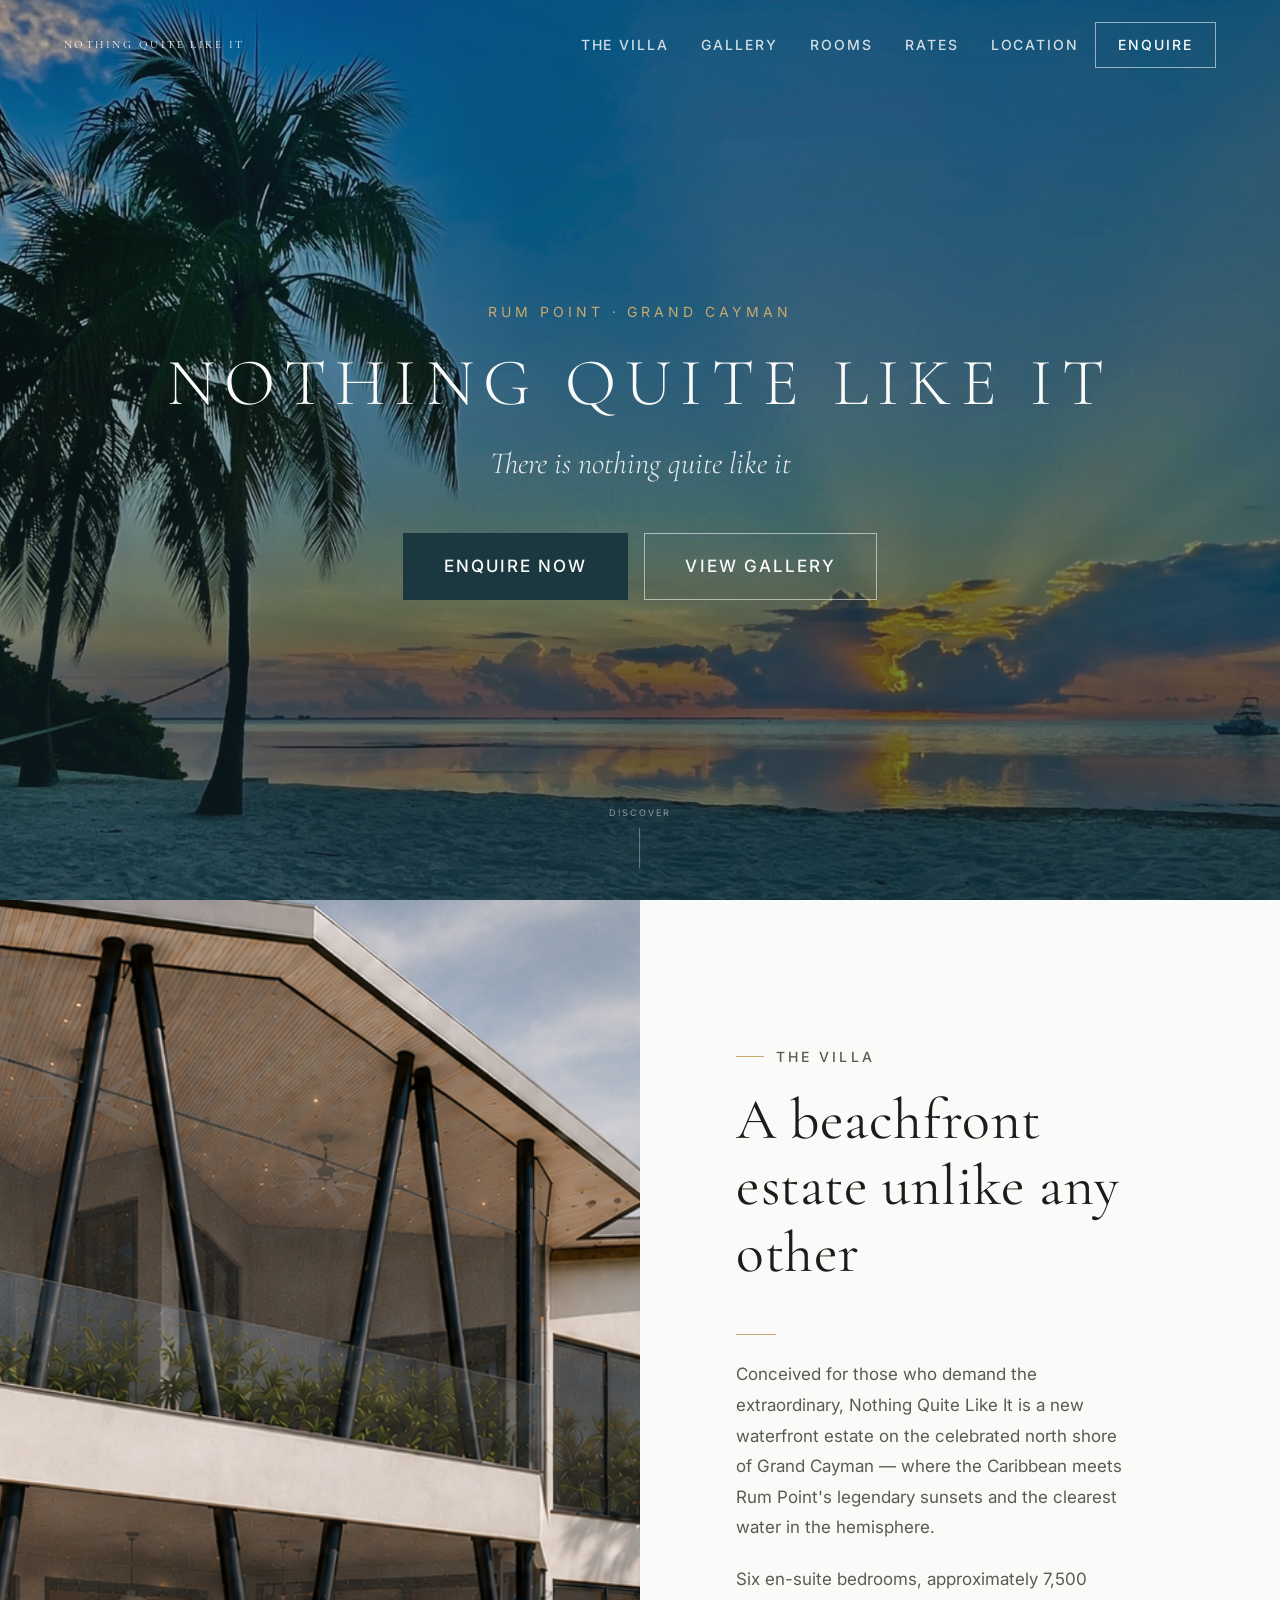
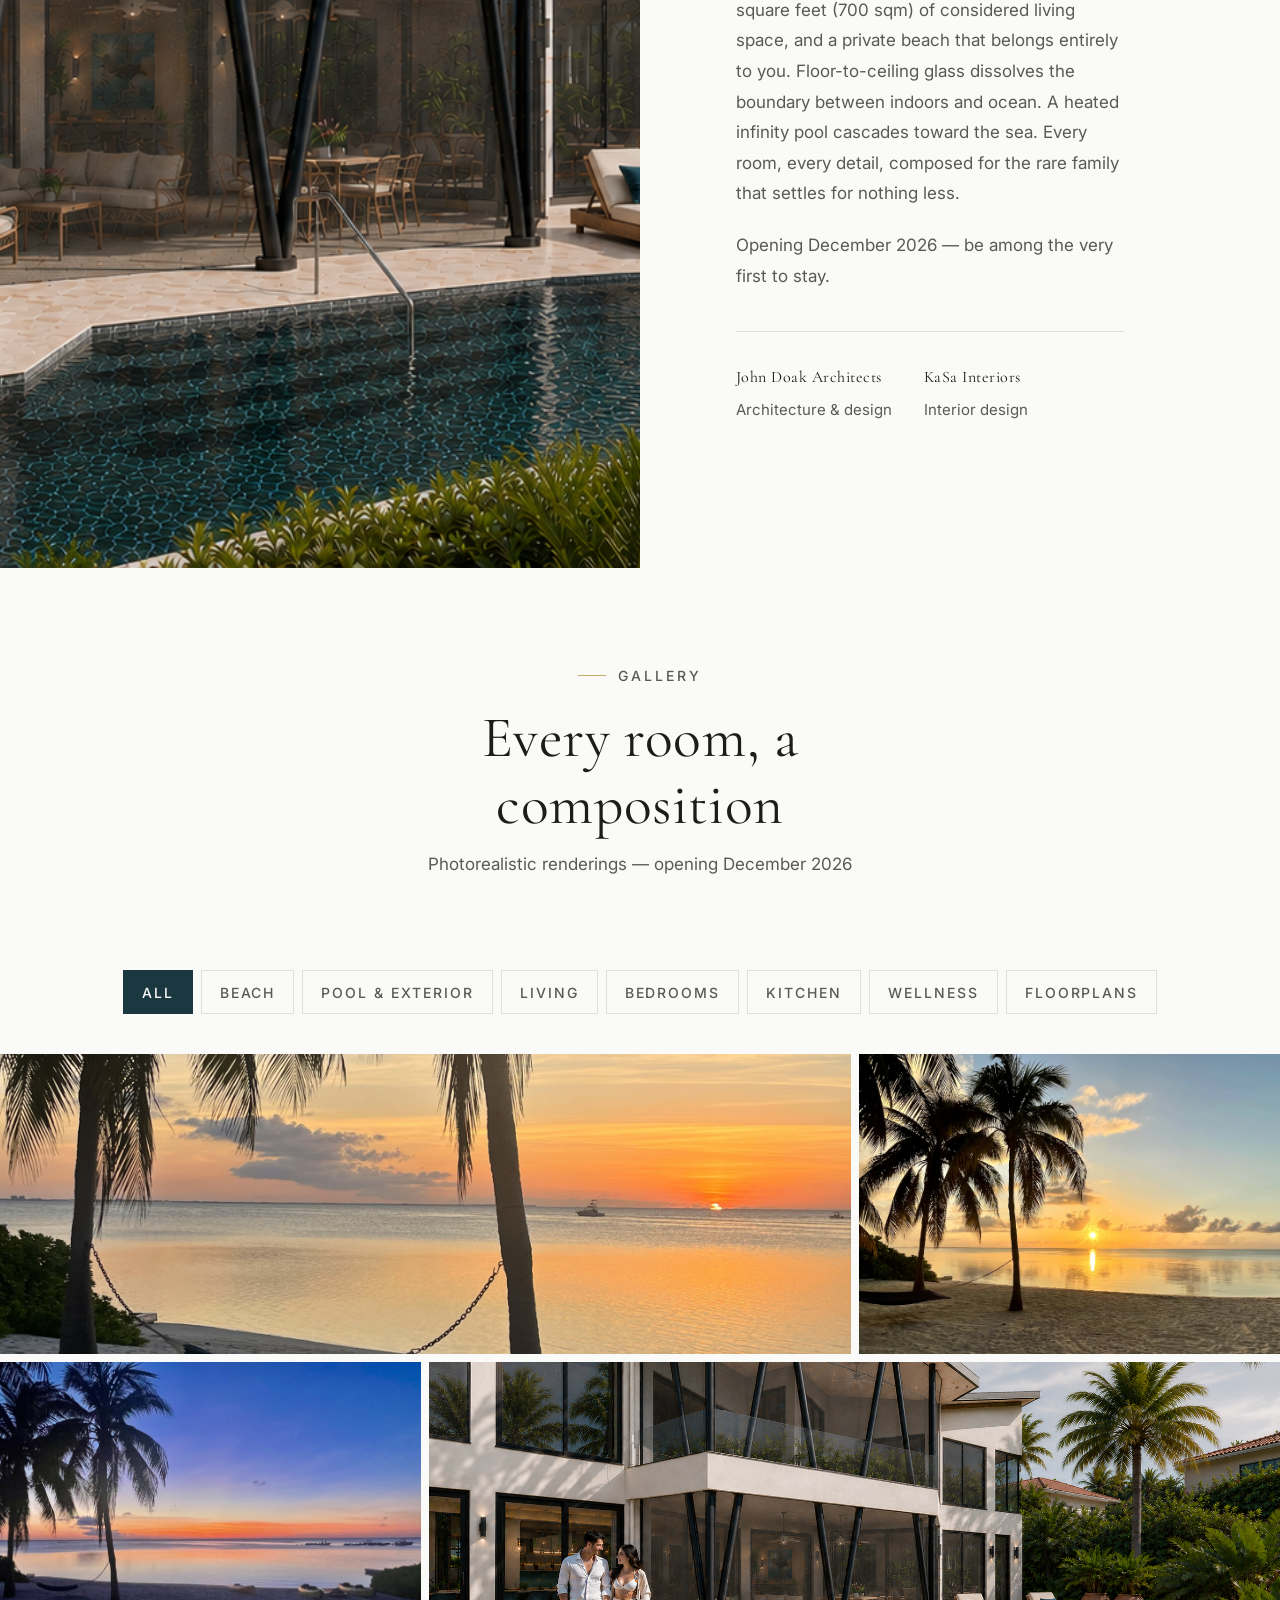
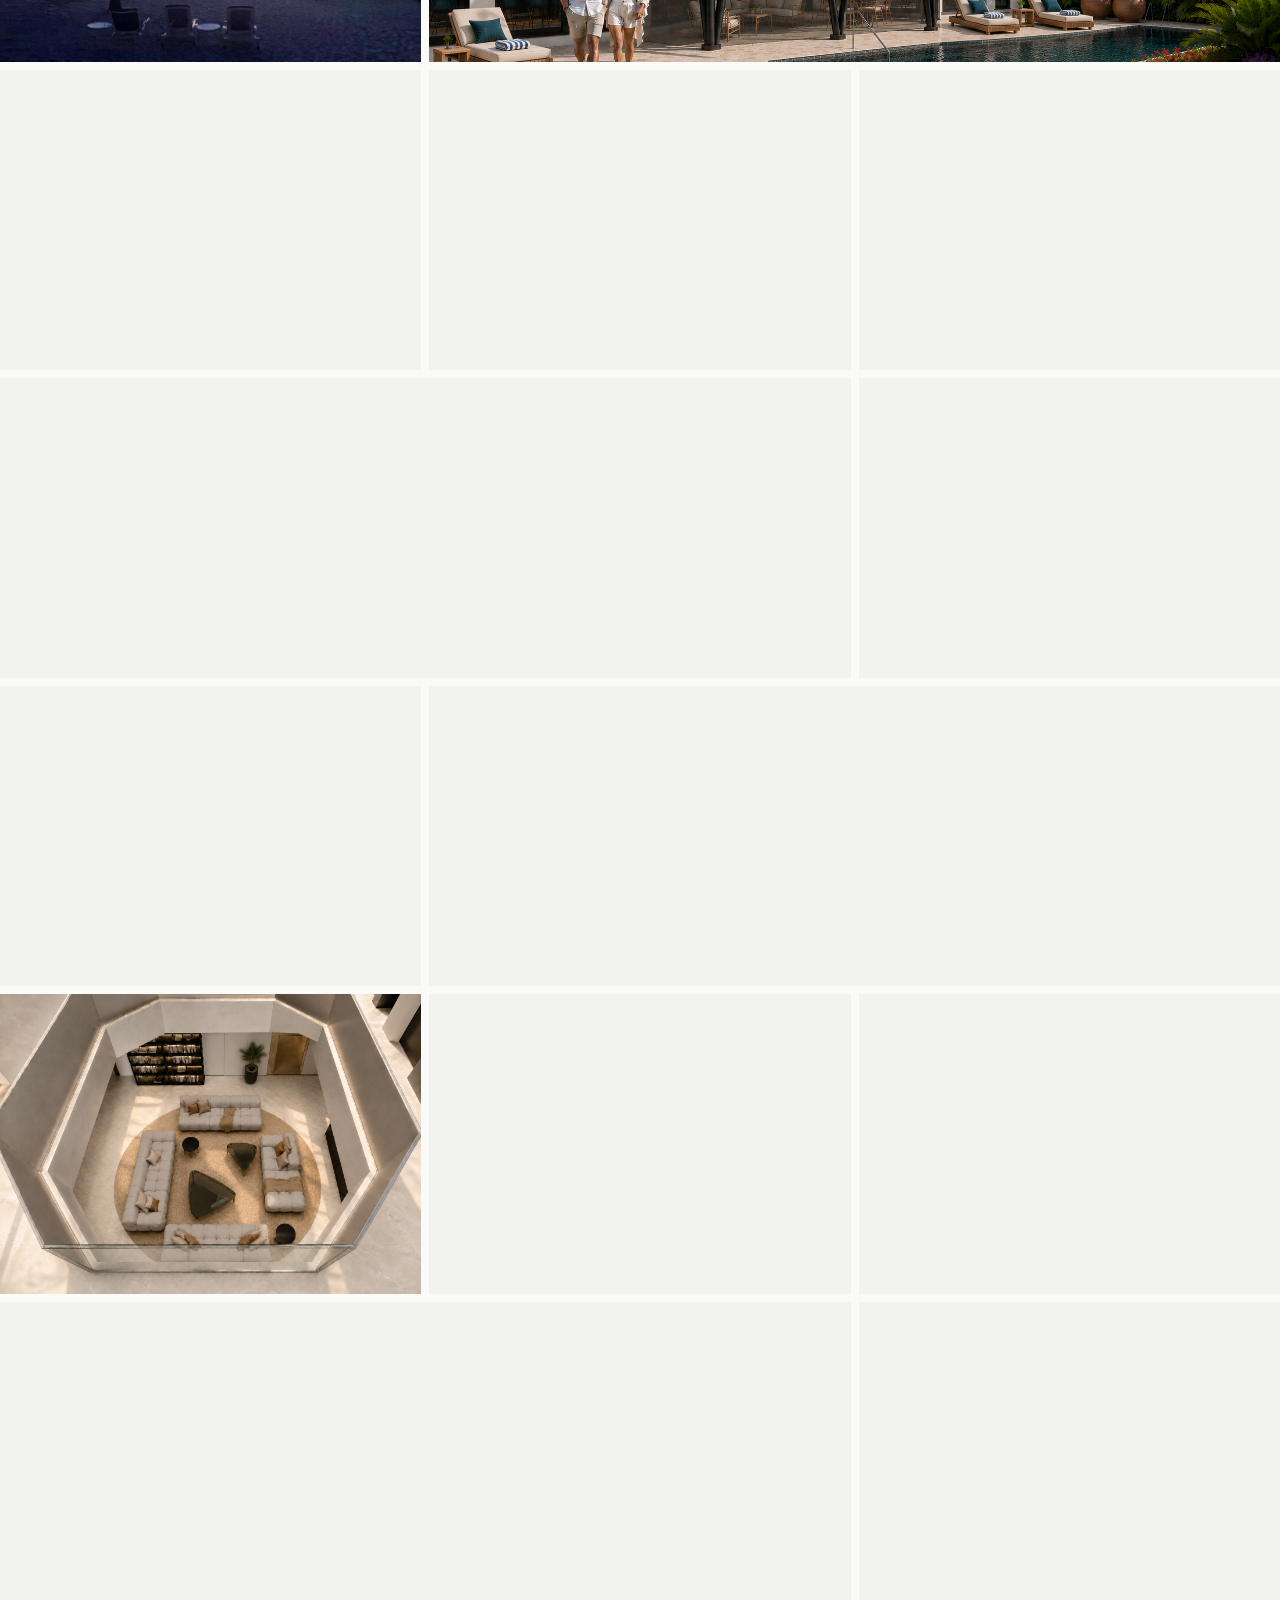
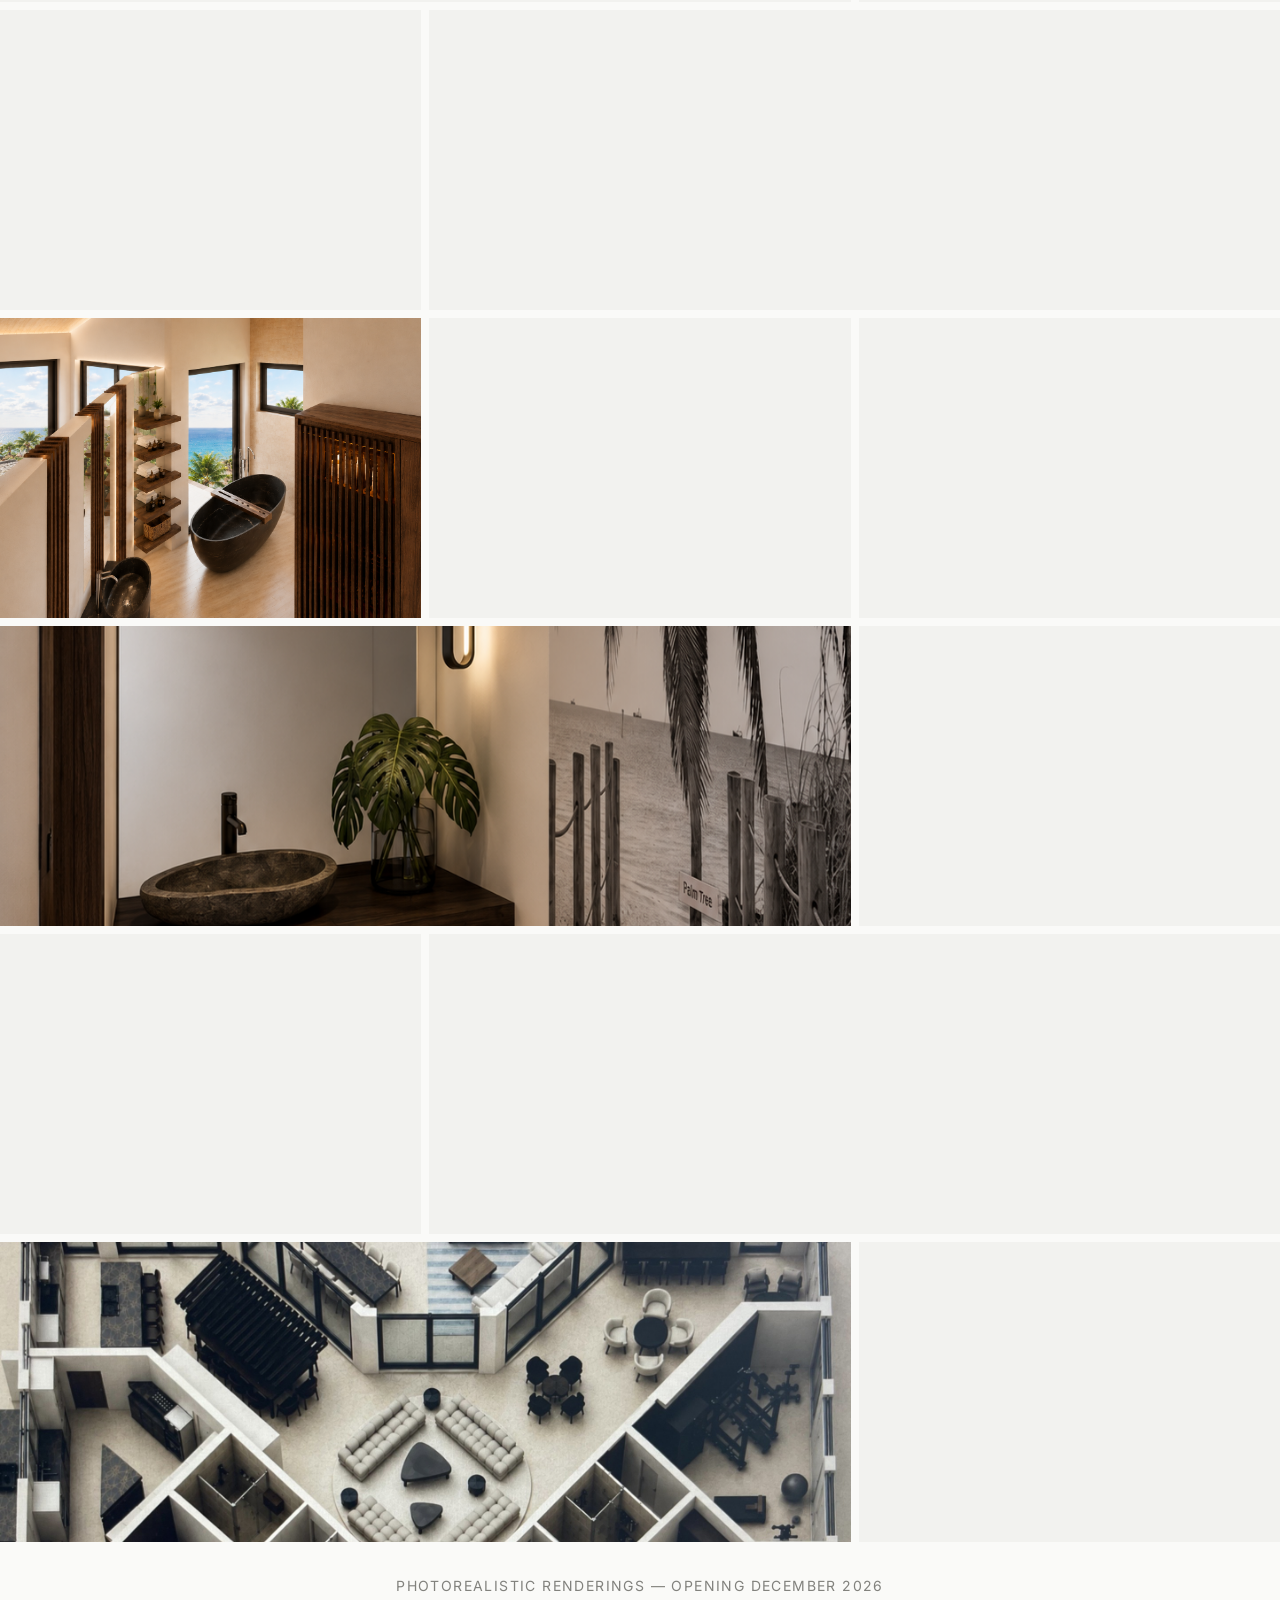
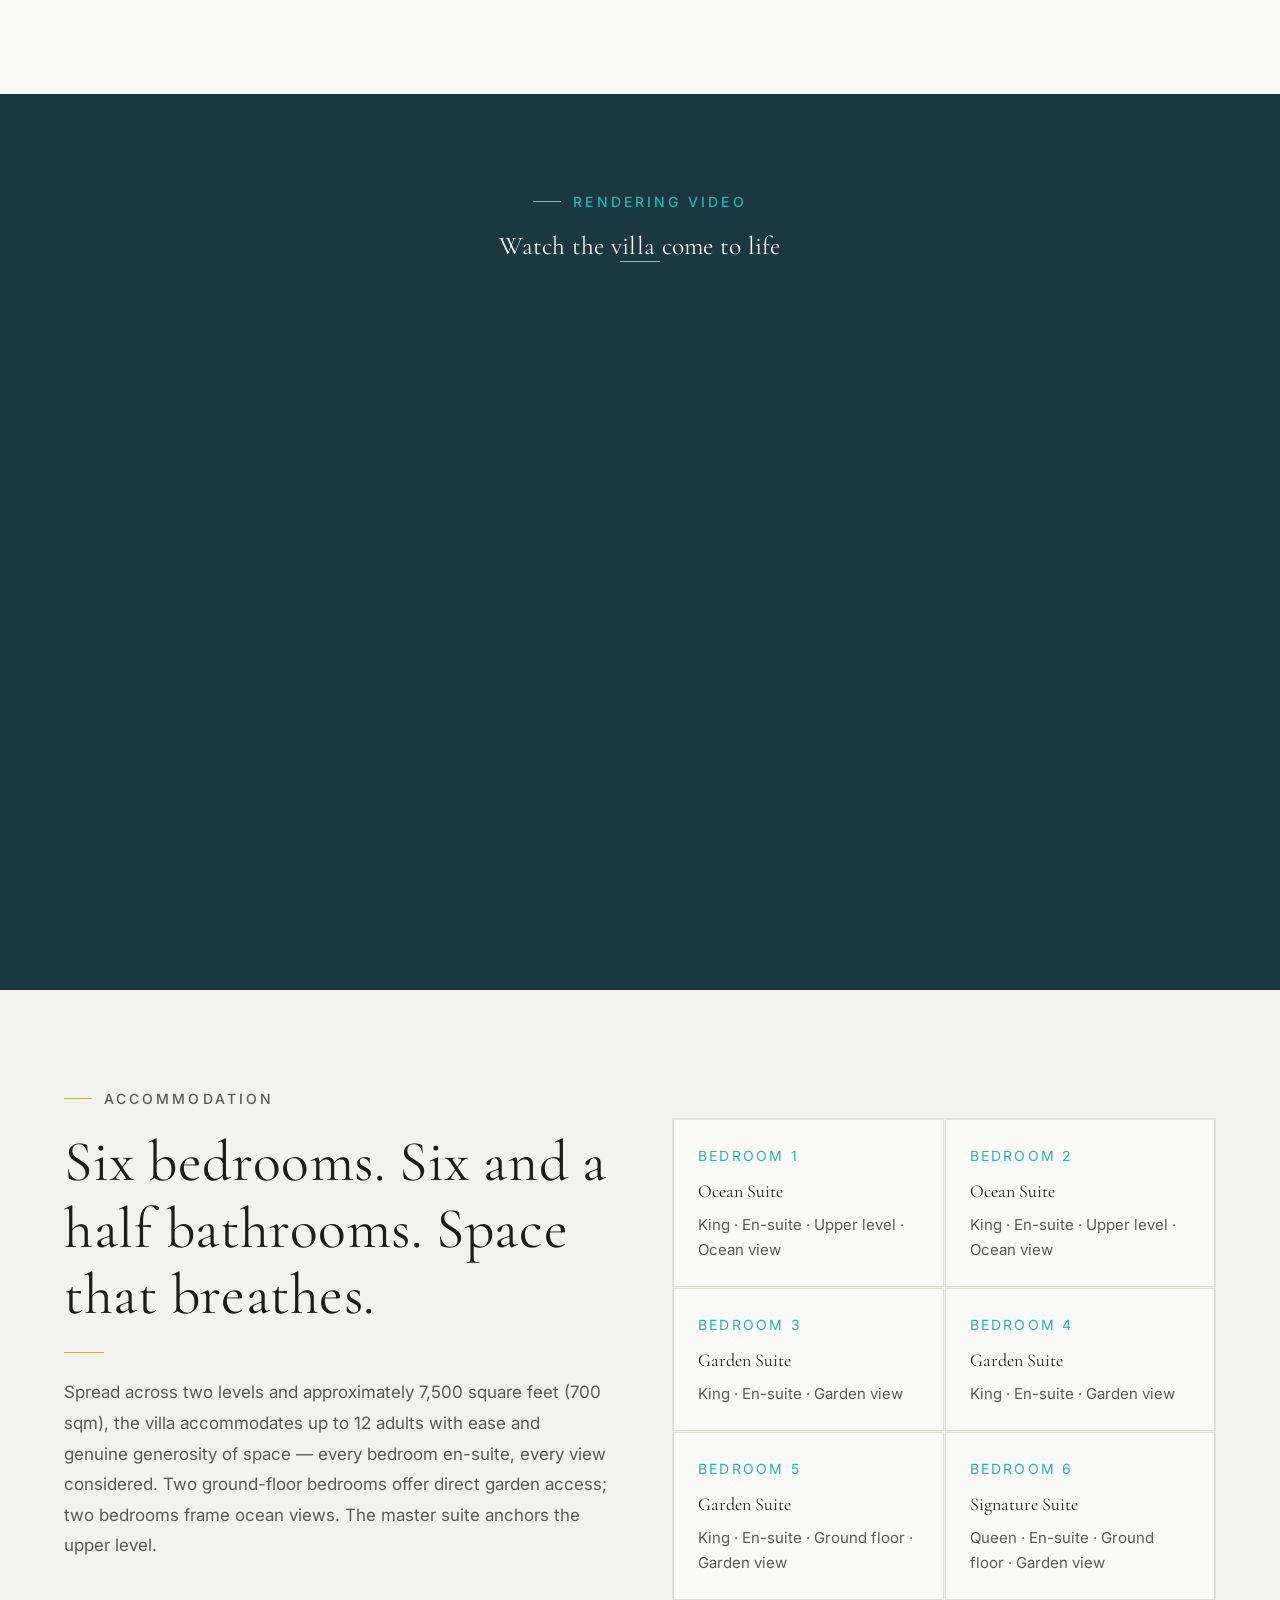
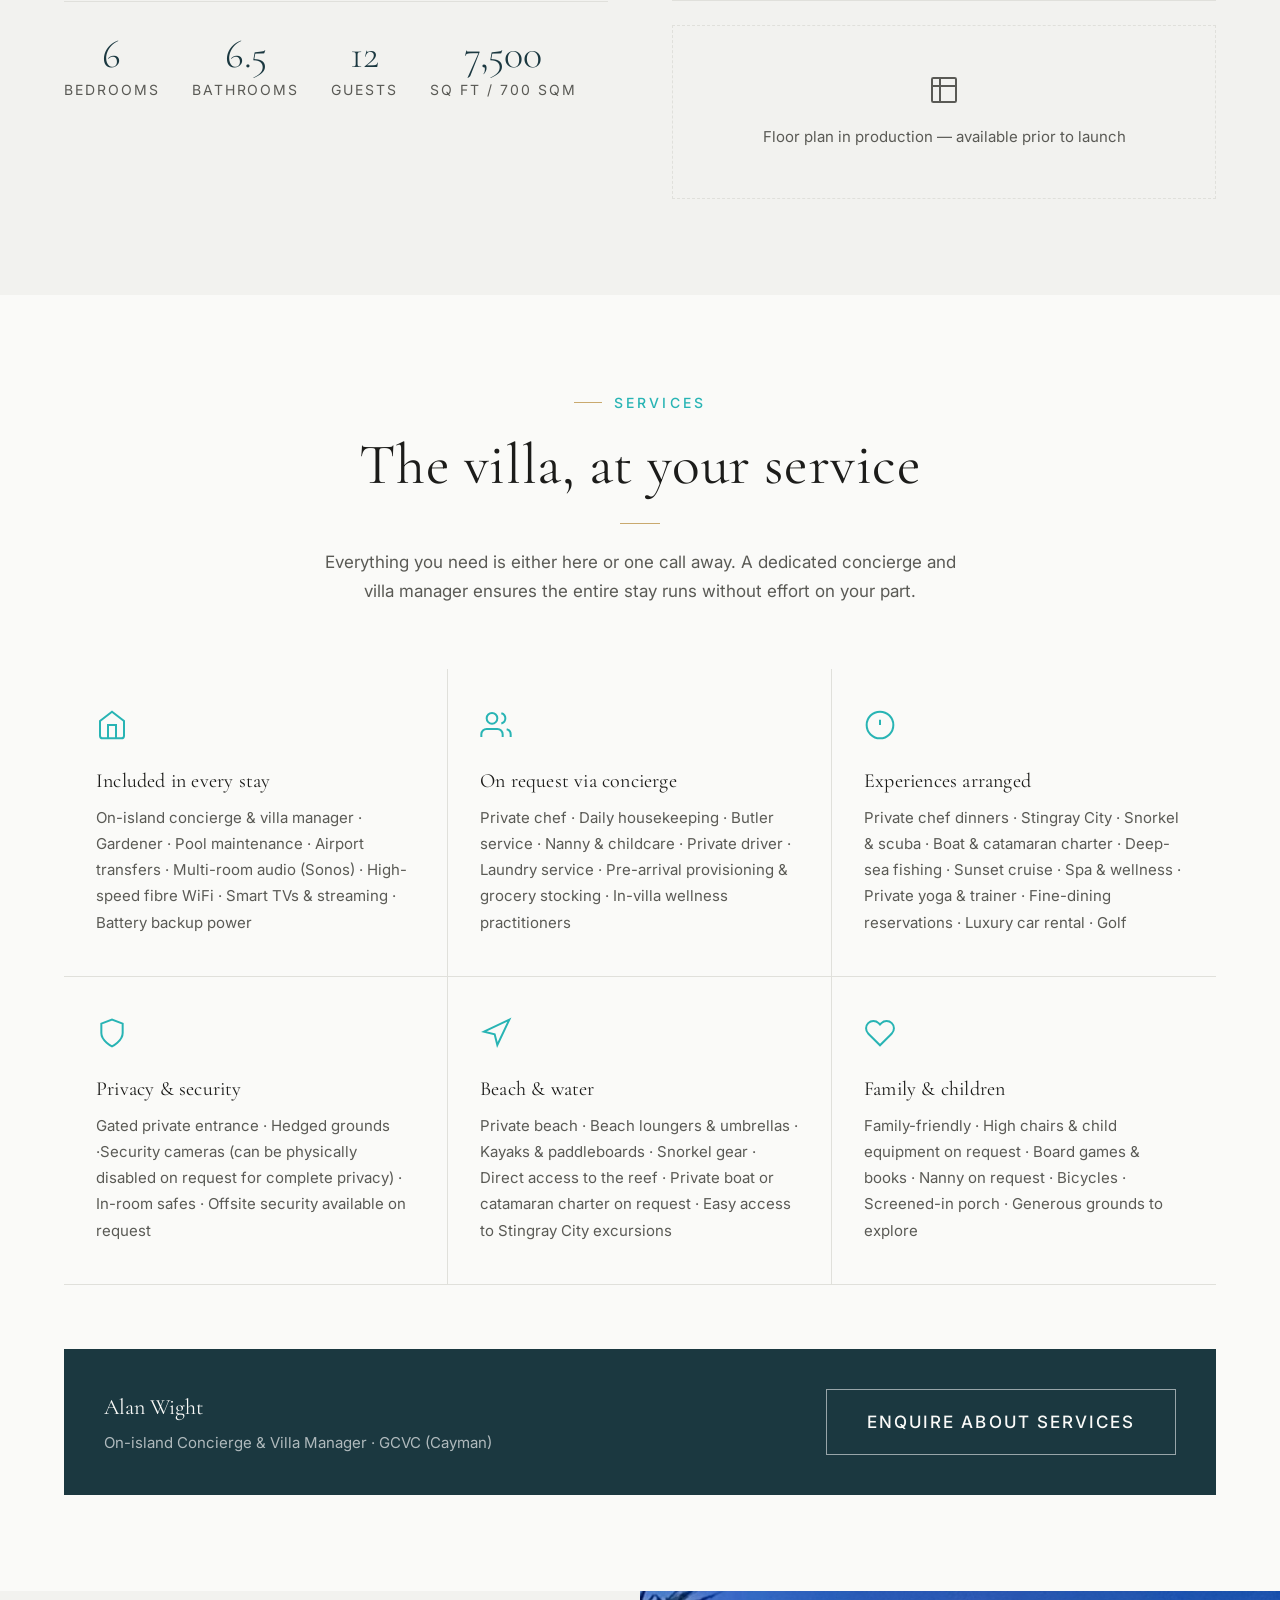
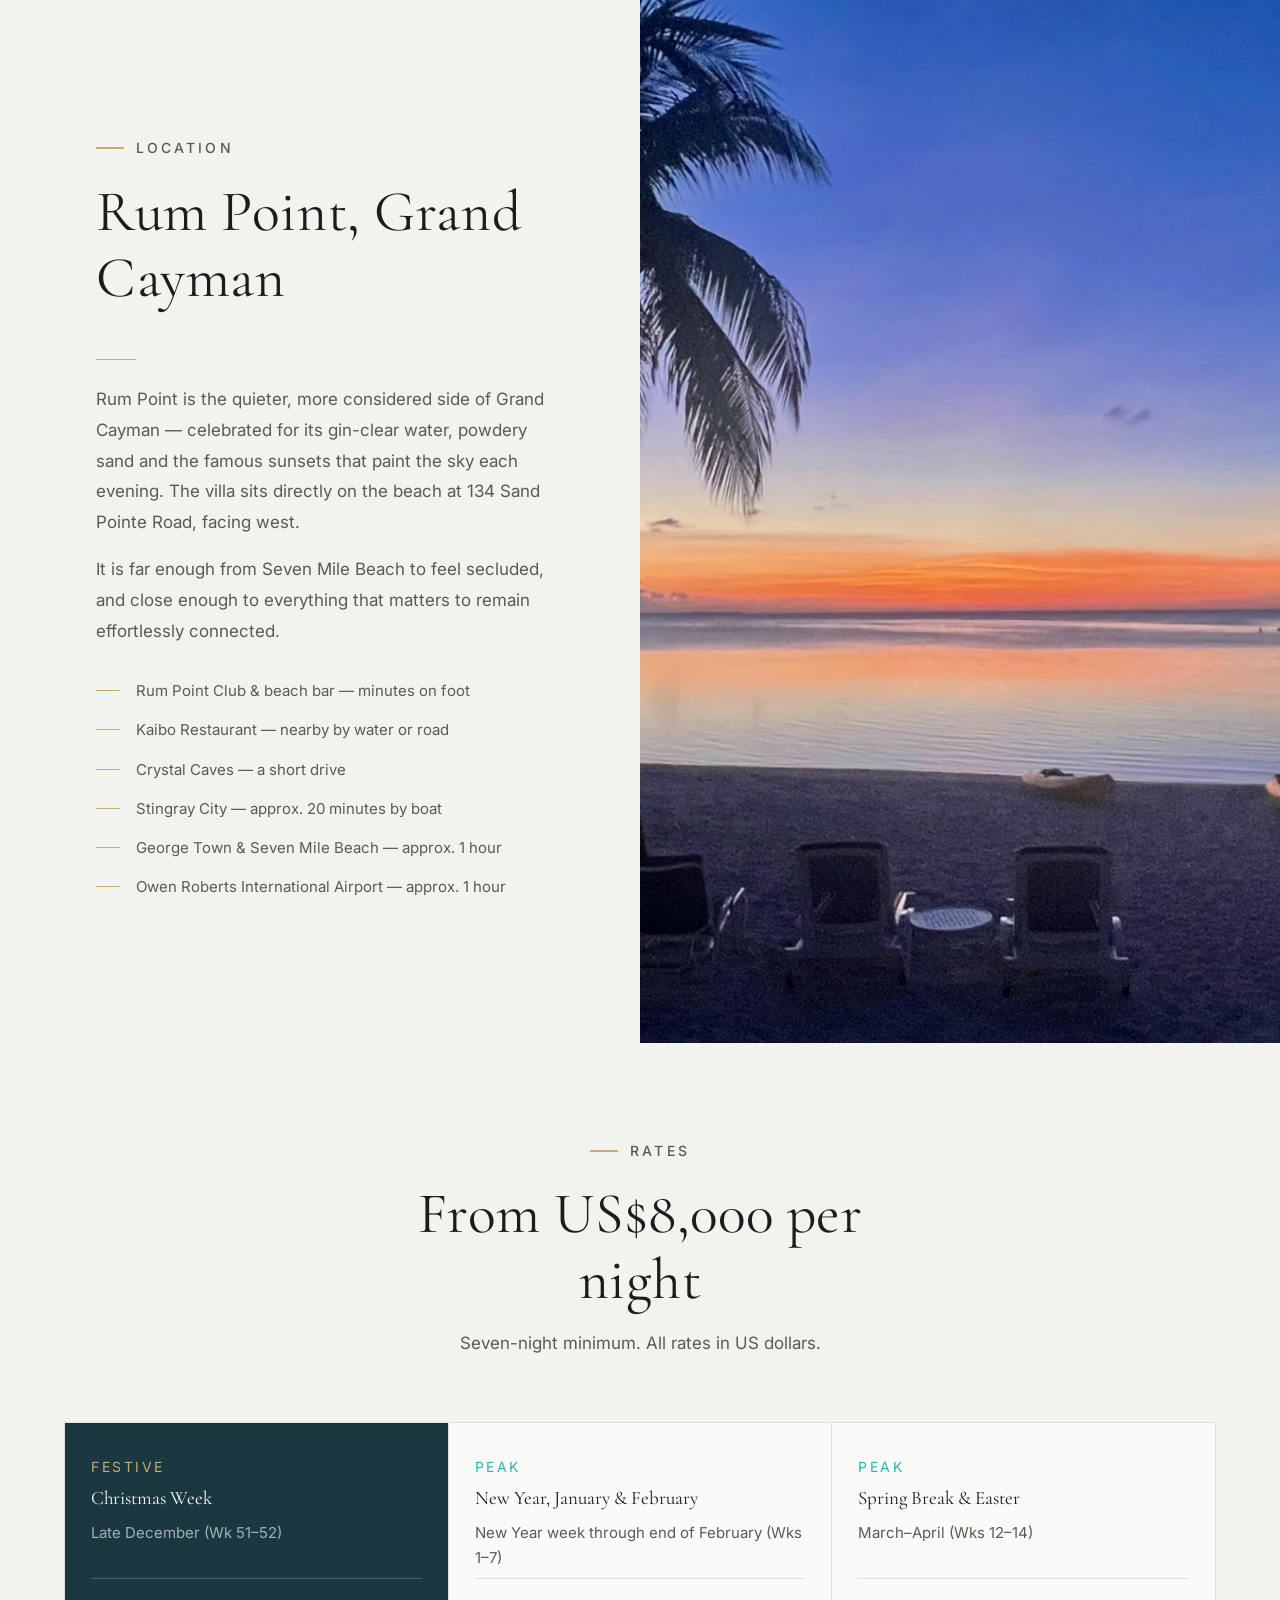
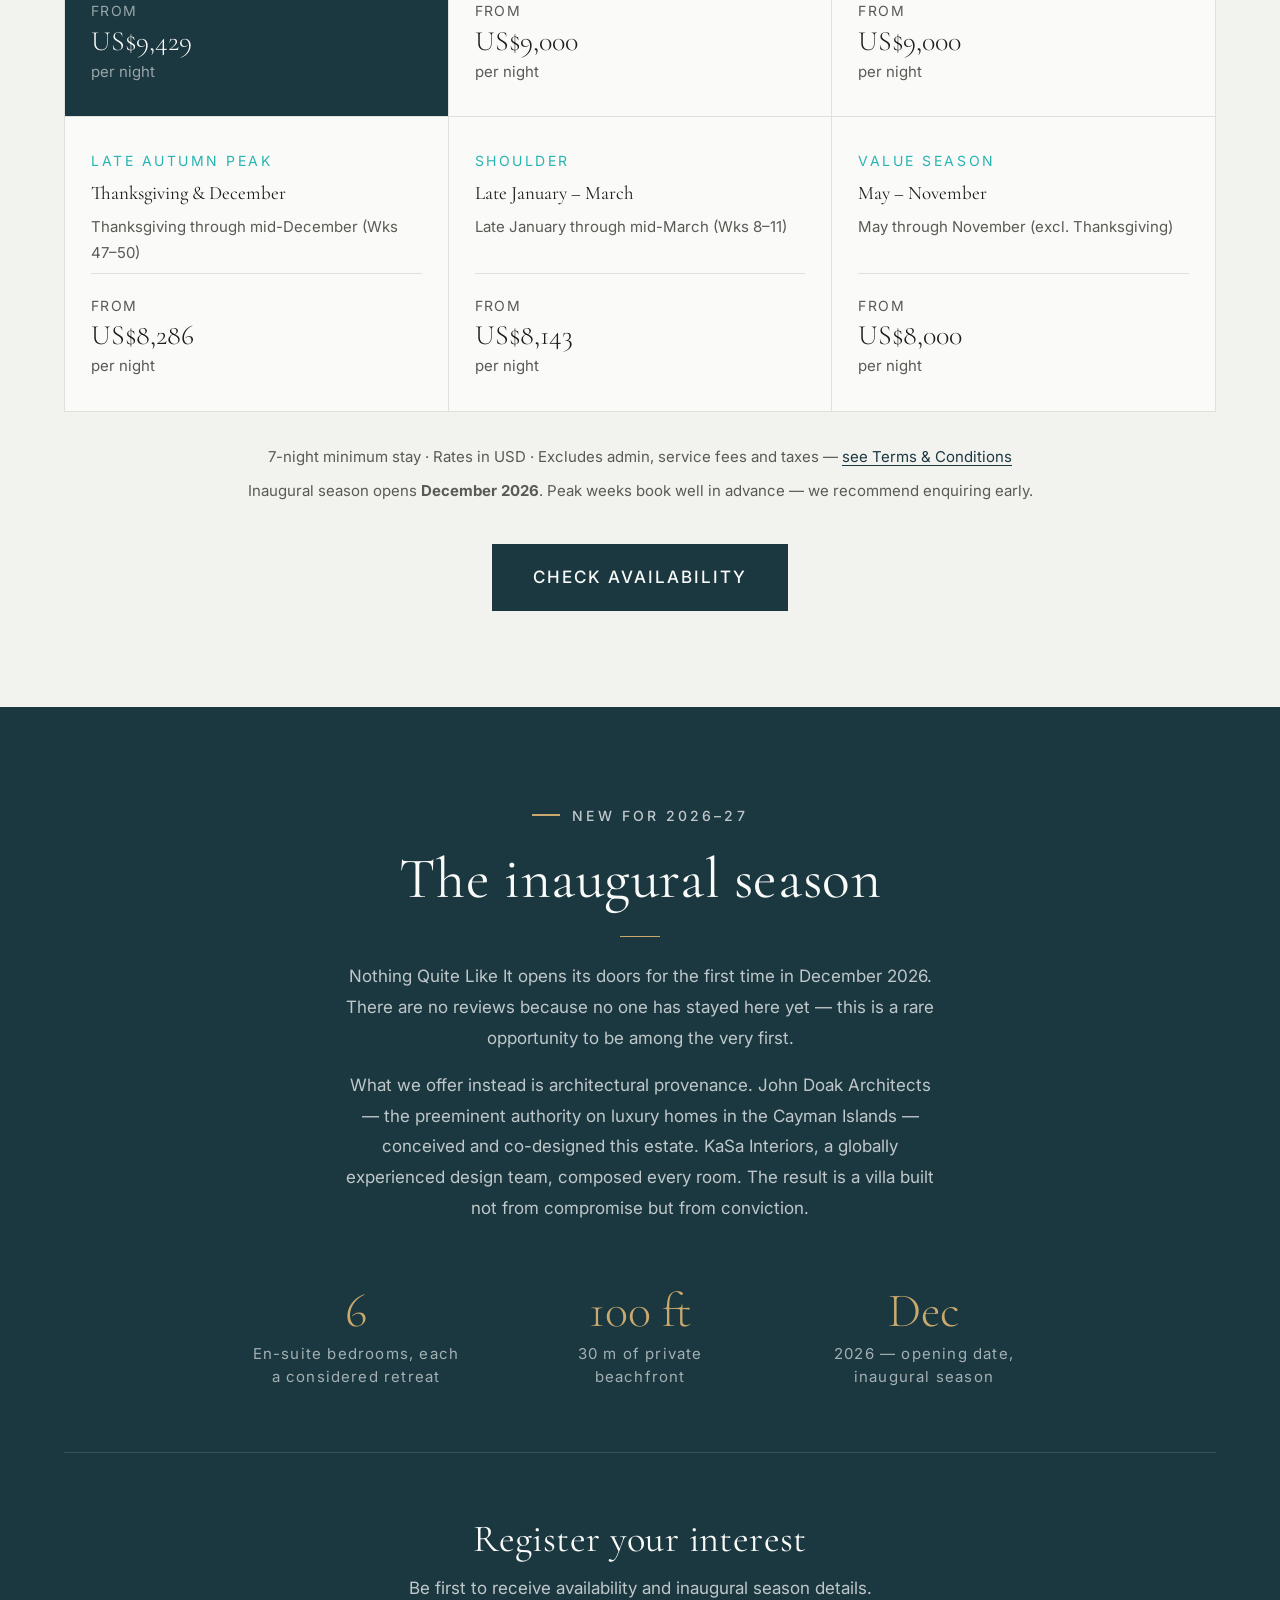
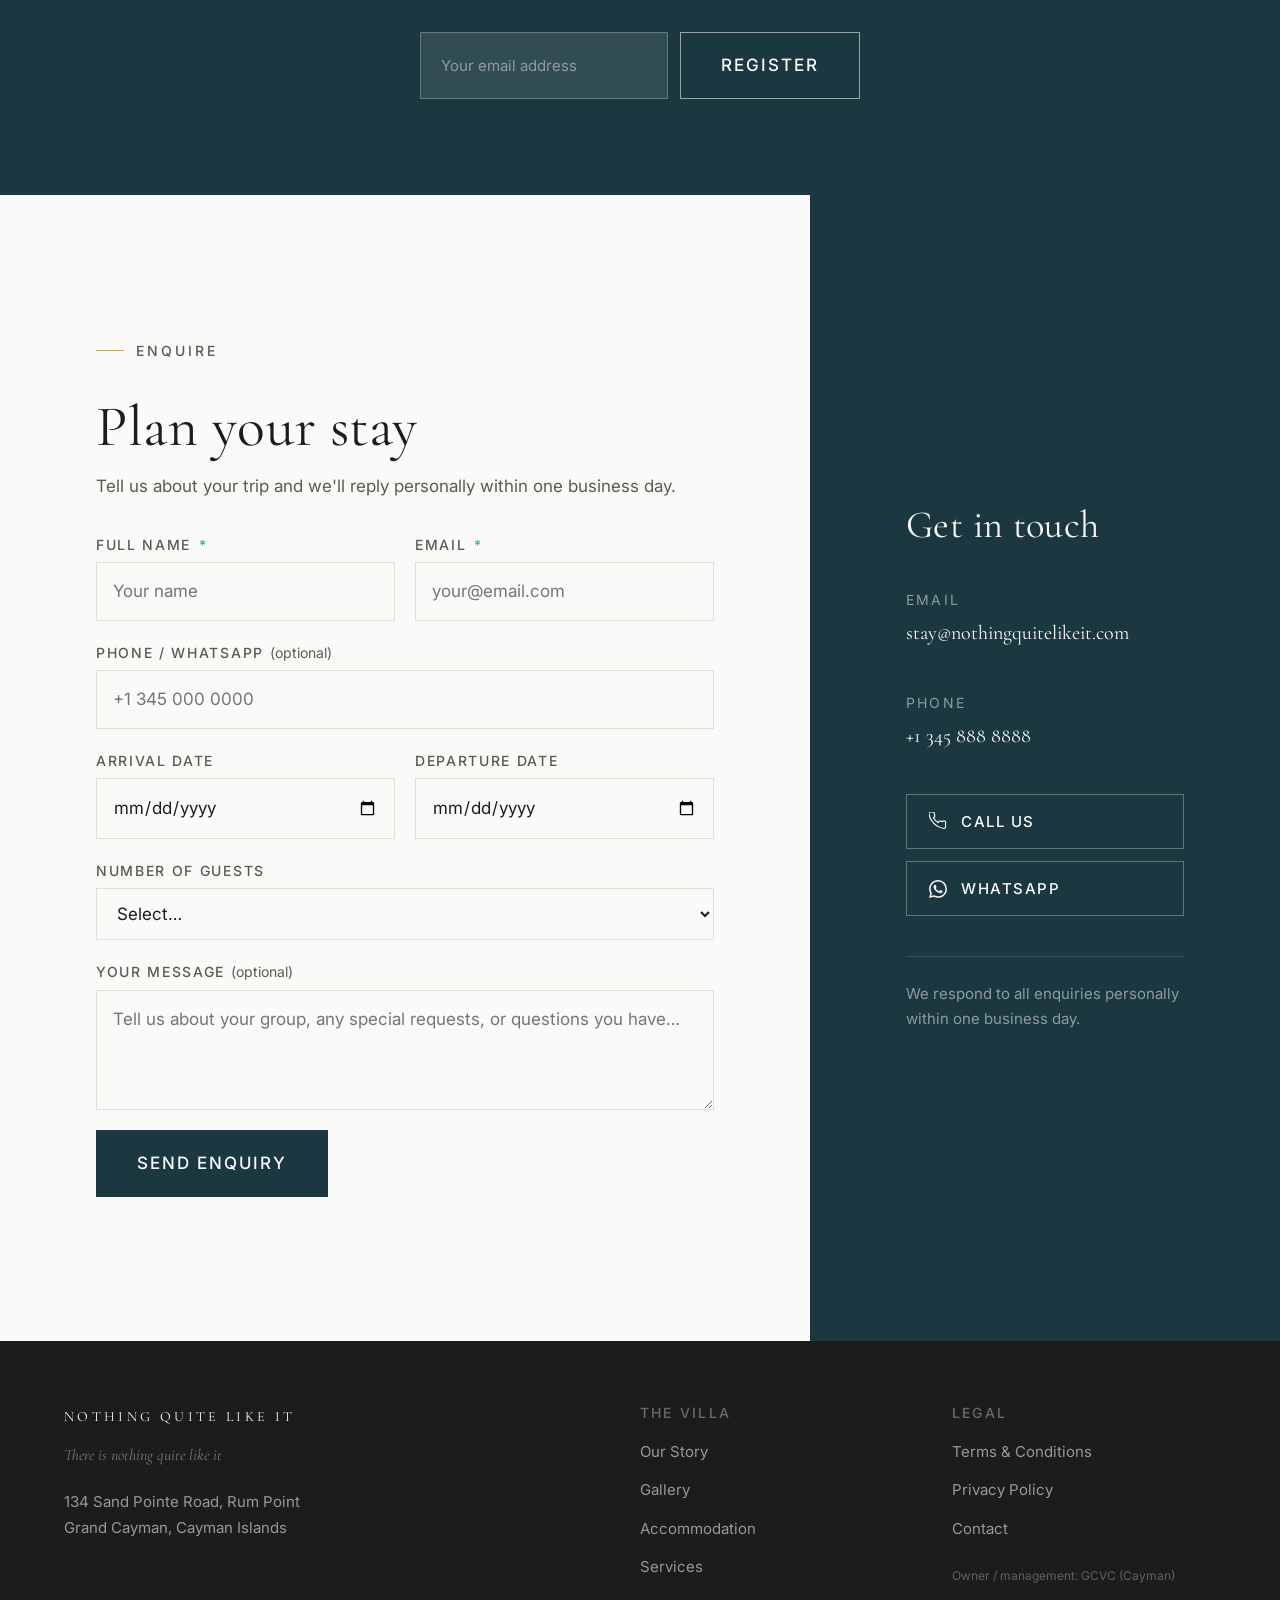
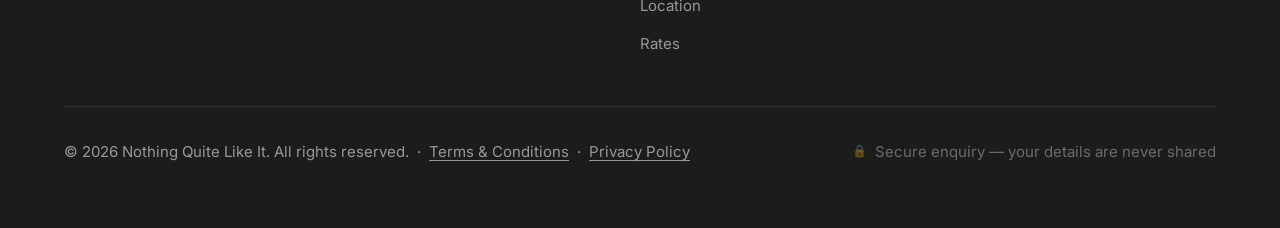
==== commit e6f89199: "Restore villa site as landing page; remove disclaimer Co-Authored-By: Claude Sonnet 4.6 <noreply@ant" ====
--- a/index.html
+++ b/index.html
@@ -4,233 +4,1096 @@
   <meta charset="UTF-8">
   <meta name="viewport" content="width=device-width, initial-scale=1.0">
   <title>Nothing Quite Like It — Private Beachfront Villa, Rum Point, Grand Cayman</title>
-  <meta name="description" content="An architecturally significant beachfront estate on Rum Point, Grand Cayman. Opening December 2026.">
+  <meta name="description" content="An architecturally significant beachfront estate on Rum Point, Grand Cayman. Six en-suite bedrooms, private beach, heated infinity pool. Opening December 2026. Enquire for the inaugural season.">
+  <link rel="canonical" href="https://www.nothingquitelikeit.com/">
+
+  <!-- Open Graph -->
+  <meta property="og:type"        content="website">
+  <meta property="og:url"         content="https://www.nothingquitelikeit.com/">
+  <meta property="og:title"       content="Nothing Quite Like It — Private Beachfront Villa, Grand Cayman">
+  <meta property="og:description" content="An architecturally significant beachfront estate on Rum Point. Six bedrooms, private beach, infinity pool. Opening December 2026.">
+  <meta property="og:image"       content="https://www.nothingquitelikeit.com/assets/images/hero-lounge-sunset.jpg">
+  <meta name="twitter:card"       content="summary_large_image">
+
+  <!-- Schema.org structured data -->
+  <script type="application/ld+json">
+  {
+    "@context": "https://schema.org",
+    "@type": "LodgingBusiness",
+    "name": "Nothing Quite Like It",
+    "description": "A private beachfront villa on Rum Point, Grand Cayman. Six bedrooms, private beach, infinity pool.",
+    "url": "https://www.nothingquitelikeit.com",
+    "telephone": "+13458888888",
+    "email": "stay@nothingquitelikeit.com",
+    "address": {
+      "@type": "PostalAddress",
+      "streetAddress": "134 Sand Pointe Road, Rum Point",
+      "addressLocality": "Grand Cayman",
+      "addressCountry": "KY"
+    },
+    "numberOfRooms": 6,
+    "amenityFeature": [
+      {"@type": "LocationFeatureSpecification", "name": "Private beach"},
+      {"@type": "LocationFeatureSpecification", "name": "Infinity pool"},
+      {"@type": "LocationFeatureSpecification", "name": "Fitness room"}
+    ]
+  }
+  </script>
+
+  <!-- Favicon -->
+  <link rel="icon" href="/assets/favicon.svg" type="image/svg+xml">
+
+  <!-- Google Fonts -->
   <link rel="preconnect" href="https://fonts.googleapis.com">
   <link rel="preconnect" href="https://fonts.gstatic.com" crossorigin>
-  <link href="https://fonts.googleapis.com/css2?family=Cormorant+Garamond:ital,wght@0,300;0,400;0,500;0,600;1,300;1,400&family=Inter:wght@300;400;500&display=swap" rel="stylesheet">
+  <link href="https://fonts.googleapis.com/css2?family=Cormorant+Garamond:ital,wght@0,300;0,400;1,300;1,400&family=Inter:wght@300;400;500&display=swap" rel="stylesheet">
+
+  <!-- Styles -->
   <link rel="stylesheet" href="/css/tokens.css">
-  <style>
-    *, *::before, *::after { box-sizing: border-box; margin: 0; padding: 0; }
-
-    html, body {
-      min-height: 100%;
-      background: var(--c-teal);
-      color: var(--c-white);
-      font-family: var(--f-body);
-      -webkit-font-smoothing: antialiased;
-    }
-
-    body {
-      display: flex;
-      flex-direction: column;
-      min-height: 100svh;
-    }
-
-    /* ── Wordmark ── */
-    .d-wordmark {
-      padding: 2rem var(--gutter, 2rem);
-      font-family: var(--f-display);
-      font-size: 0.7rem;
-      font-weight: 400;
-      letter-spacing: 0.22em;
-      text-transform: uppercase;
-      color: rgba(250, 250, 248, 0.6);
-      text-decoration: none;
-    }
-
-    /* ── Main content ── */
-    .d-main {
-      flex: 1;
-      display: flex;
-      align-items: center;
-      justify-content: center;
-      padding: 3rem var(--gutter, 2rem) 4rem;
-    }
-
-    .d-card {
-      max-width: 680px;
-      width: 100%;
-      text-align: center;
-    }
-
-    .d-eyebrow {
-      font-family: var(--f-body);
-      font-size: 0.8rem;
-      font-weight: 500;
-      letter-spacing: 0.2em;
-      text-transform: uppercase;
-      color: var(--c-gold);
-      margin-bottom: 1.25rem;
-    }
-
-    .d-title {
-      font-family: var(--f-display);
-      font-size: clamp(2.5rem, 5vw, 4rem);
-      font-weight: 300;
-      line-height: 1.1;
-      color: var(--c-white);
-      margin-bottom: 1.5rem;
-    }
-
-    .d-title em {
-      font-style: italic;
-    }
-
-    .d-rule {
-      width: 48px;
-      height: 1px;
-      background: var(--c-gold);
-      margin: 0 auto 2.5rem;
-    }
-
-    .d-intro {
-      font-size: 1rem;
-      font-weight: 300;
-      line-height: 1.75;
-      color: rgba(250, 250, 248, 0.75);
-      margin-bottom: 2.5rem;
-    }
-
-    /* ── Three points ── */
-    .d-points {
-      list-style: none;
-      display: flex;
-      flex-direction: column;
-      gap: 0;
-      margin-bottom: 3rem;
-      border-top: 1px solid rgba(201, 169, 110, 0.25);
-    }
-
-    .d-point {
-      display: flex;
-      align-items: flex-start;
-      gap: 1.25rem;
-      padding: 1.5rem 0;
-      border-bottom: 1px solid rgba(201, 169, 110, 0.25);
-      text-align: left;
-    }
-
-    .d-point__num {
-      flex-shrink: 0;
-      font-family: var(--f-display);
-      font-size: 1.5rem;
-      font-weight: 300;
-      font-style: italic;
-      color: var(--c-gold);
-      line-height: 1;
-      margin-top: 0.1rem;
-      min-width: 1.5rem;
-    }
-
-    .d-point__text {
-      font-size: 0.9375rem;
-      font-weight: 300;
-      line-height: 1.75;
-      color: rgba(250, 250, 248, 0.8);
-    }
-
-    .d-point__text strong {
-      font-weight: 500;
-      color: var(--c-white);
-      display: block;
-      margin-bottom: 0.25rem;
-      font-family: var(--f-body);
-      font-size: 0.875rem;
-      letter-spacing: 0.06em;
-      text-transform: uppercase;
-    }
-
-    /* ── CTA ── */
-    .d-cta {
-      display: inline-block;
-      font-family: var(--f-body);
-      font-size: 0.8125rem;
-      font-weight: 500;
-      letter-spacing: 0.16em;
-      text-transform: uppercase;
-      text-decoration: none;
-      color: var(--c-teal);
-      background: var(--c-gold);
-      padding: 1rem 2.25rem;
-      min-height: 52px;
-      display: inline-flex;
-      align-items: center;
-      justify-content: center;
-      transition: background 200ms ease, transform 200ms ease;
-    }
-
-    .d-cta:hover {
-      background: #d9bc87;
-      transform: translateY(-1px);
-    }
-
-    /* ── Footer note ── */
-    .d-footer {
-      padding: 1.5rem var(--gutter, 2rem);
-      text-align: center;
-      font-size: 0.75rem;
-      letter-spacing: 0.08em;
-      color: rgba(250, 250, 248, 0.3);
-    }
-
-    @media (max-width: 480px) {
-      .d-point {
-        flex-direction: row;
-        gap: 1rem;
-      }
-    }
-  </style>
+  <link rel="stylesheet" href="/css/base.css">
+  <link rel="stylesheet" href="/css/main.css">
 </head>
 <body>
 
-  <a href="/villa.html" class="d-wordmark" aria-label="Nothing Quite Like It">Nothing Quite Like It</a>
-
-  <main class="d-main">
-    <div class="d-card">
-
-      <p class="d-eyebrow">A note before you explore</p>
-      <h1 class="d-title">Nothing Quite <em>Like It</em></h1>
-      <div class="d-rule"></div>
-
-      <p class="d-intro">
-        Thank you for your interest in this extraordinary beachfront estate at Rum Point, Grand Cayman.
-        Please take a moment to read the following before proceeding.
-      </p>
-
-      <ul class="d-points">
-        <li class="d-point">
-          <span class="d-point__num">I</span>
-          <span class="d-point__text">
-            <strong>Villa under construction</strong>
-            Nothing Quite Like It is currently under construction and will open for its inaugural season in December 2026. Everything you see here reflects the vision for the completed estate.
-          </span>
-        </li>
-        <li class="d-point">
-          <span class="d-point__num">II</span>
-          <span class="d-point__text">
-            <strong>Website prototype</strong>
-            This website is still under development. Content, availability, and features may change as we approach opening.
-          </span>
-        </li>
-        <li class="d-point">
-          <span class="d-point__num">III</span>
-          <span class="d-point__text">
-            <strong>AI-generated imagery</strong>
-            All renderings and the walkthrough video shown on this site are AI-generated and do not depict the finished property. They will be replaced with professional photography and film in December 2026.
-          </span>
-        </li>
-      </ul>
-
-      <a href="/villa.html" class="d-cta">
-        Get a first glimpse of the unique experience waiting for you
+<!-- ══════════════════════════════════════════════════════════
+     SITE HEADER
+════════════════════════════════════════════════════════════ -->
+<header class="site-header" role="banner">
+  <a href="/" class="header__wordmark" aria-label="Nothing Quite Like It — home">
+    Nothing Quite Like It
+  </a>
+
+  <nav class="header__actions" aria-label="Primary navigation">
+    <ul class="header__nav" role="list">
+      <li><a href="#story">The Villa</a></li>
+      <li><a href="#gallery">Gallery</a></li>
+      <li><a href="#accommodation">Rooms</a></li>
+      <li><a href="#rates">Rates</a></li>
+      <li><a href="#location">Location</a></li>
+    </ul>
+    <a href="#enquiry" class="btn header__cta">Enquire</a>
+    <button class="header__menu-btn" aria-expanded="false" aria-controls="mobile-nav" aria-label="Open menu">
+      <span></span><span></span><span></span>
+    </button>
+  </nav>
+</header>
+
+<!-- Mobile navigation -->
+<nav class="mobile-nav" id="mobile-nav" aria-label="Mobile navigation">
+  <a href="#story">The Villa</a>
+  <a href="#gallery">Gallery</a>
+  <a href="#accommodation">Rooms</a>
+  <a href="#services">Services</a>
+  <a href="#rates">Rates</a>
+  <a href="#location">Location</a>
+  <a href="#enquiry">Enquire</a>
+</nav>
+
+
+<!-- ══════════════════════════════════════════════════════════
+     1. HERO
+════════════════════════════════════════════════════════════ -->
+<section class="hero" aria-label="Hero">
+  <img
+    class="hero__bg"
+    src="/assets/images/hero-beach-alt.jpg"
+    alt="Private beach at Rum Point, Grand Cayman"
+    fetchpriority="high"
+    decoding="async"
+  >
+  <div class="hero__overlay" aria-hidden="true"></div>
+
+  <div class="hero__content">
+    <p class="hero__location">Rum Point · Grand Cayman</p>
+    <div class="hero__wipe-title">
+      <h1 class="hero__name">Nothing Quite Like It</h1>
+    </div>
+    <div class="hero__wipe-subtitle">
+      <p class="hero__tagline">There is nothing quite like it</p>
+    </div>
+    <div class="hero__wipe-actions">
+      <div class="hero__actions">
+        <a href="#enquiry" class="btn btn--primary">Enquire Now</a>
+        <a href="#gallery" class="btn btn--outline">View Gallery</a>
+      </div>
+    </div>
+  </div>
+
+  <div class="hero__scroll-cue" aria-hidden="true">Discover</div>
+</section>
+
+
+<!-- ══════════════════════════════════════════════════════════
+     2. THE STORY
+════════════════════════════════════════════════════════════ -->
+<section class="story" id="story" aria-labelledby="story-heading">
+  <div class="story__image">
+    <img
+      src="/assets/images/pr-pool-side.png"
+      alt="Infinity pool and villa exterior with tropical gardens and ocean beyond"
+      loading="lazy"
+      decoding="async"
+    >
+  </div>
+
+  <div class="story__content">
+    <p class="eyebrow">The Villa</p>
+    <h2 id="story-heading">A beachfront estate unlike any other</h2>
+    <span class="gold-rule"></span>
+    <p>Conceived for those who demand the extraordinary, Nothing Quite Like It is a new waterfront estate on the celebrated north shore of Grand Cayman — where the Caribbean meets Rum Point's legendary sunsets and the clearest water in the hemisphere.</p>
+    <p>Six en-suite bedrooms, approximately 7,500 square feet (700 sqm) of considered living space, and a private beach that belongs entirely to you. Floor-to-ceiling glass dissolves the boundary between indoors and ocean. A heated infinity pool cascades toward the sea. Every room, every detail, composed for the rare family that settles for nothing less.</p>
+    <p>Opening December 2026 — be among the very first to stay.</p>
+
+    <div class="story__pedigree">
+      <div class="story__credit">
+        <strong>John Doak Architects</strong>
+        <span>Architecture &amp; design</span>
+      </div>
+      <div class="story__credit">
+        <strong>KaSa Interiors</strong>
+        <span>Interior design</span>
+      </div>
+    </div>
+
+    <!-- TODO_CONFIRM: verify architect and interior designer names/credits before launch -->
+  </div>
+</section>
+
+
+<!-- ══════════════════════════════════════════════════════════
+     3. GALLERY
+════════════════════════════════════════════════════════════ -->
+<section class="gallery section" id="gallery" aria-labelledby="gallery-heading">
+  <div class="gallery__intro reveal">
+    <p class="eyebrow" style="justify-content:center">Gallery</p>
+    <h2 id="gallery-heading">Every room, a composition</h2>
+    <p>Photorealistic renderings — opening December 2026</p>
+  </div>
+
+  <div class="gallery__filter" role="group" aria-label="Filter gallery by room">
+    <button class="gallery__filter-btn active" data-filter="all">All</button>
+    <button class="gallery__filter-btn" data-filter="beach">Beach</button>
+    <button class="gallery__filter-btn" data-filter="exterior">Pool &amp; Exterior</button>
+    <button class="gallery__filter-btn" data-filter="living">Living</button>
+    <button class="gallery__filter-btn" data-filter="bedroom">Bedrooms</button>
+    <button class="gallery__filter-btn" data-filter="kitchen">Kitchen</button>
+    <button class="gallery__filter-btn" data-filter="wellness">Wellness</button>
+    <button class="gallery__filter-btn" data-filter="floorplan">Floorplans</button>
+  </div>
+
+  <div class="gallery__grid">
+
+    <!-- ── Beach ── -->
+    <div class="gallery__item gallery__item--wide"
+         data-group="beach"
+         data-src="/assets/images/beach-hammock-sunset.jpg"
+         data-label="Private Beach at Sunset">
+      <img src="/assets/images/beach-hammock-sunset.jpg"
+           alt="Hammock between palms on the private beach at golden sunset"
+           loading="lazy" decoding="async">
+      <div class="gallery__item-overlay">
+        <span class="gallery__item-label">Private Beach at Sunset</span>
+      </div>
+    </div>
+
+    <div class="gallery__item"
+         data-group="beach"
+         data-src="/assets/images/beach-sunrise.jpg"
+         data-label="Rum Point Sunrise">
+      <img src="/assets/images/beach-sunrise.jpg"
+           alt="Palm trees and hammock at sunrise on Rum Point beach"
+           loading="lazy" decoding="async">
+      <div class="gallery__item-overlay">
+        <span class="gallery__item-label">Rum Point Sunrise</span>
+      </div>
+    </div>
+
+    <div class="gallery__item"
+         data-group="beach"
+         data-src="/assets/images/beach-dusk.jpg"
+         data-label="Beach at Dusk">
+      <img src="/assets/images/beach-dusk.jpg"
+           alt="Private beach at dusk — sun loungers, kayaks and palm silhouettes"
+           loading="lazy" decoding="async">
+      <div class="gallery__item-overlay">
+        <span class="gallery__item-label">Beach at Dusk</span>
+      </div>
+    </div>
+
+
+    <!-- ── Pool & Exterior ── -->
+    <div class="gallery__item gallery__item--wide"
+         data-group="exterior"
+         data-src="/assets/images/hero-pool-exterior.png"
+         data-label="Pool &amp; Villa">
+      <img src="/assets/images/hero-pool-exterior.png"
+           alt="Villa exterior with infinity pool and tropical gardens"
+           loading="lazy" decoding="async">
+      <div class="gallery__item-overlay">
+        <span class="gallery__item-label">Pool &amp; Villa</span>
+      </div>
+    </div>
+
+    <div class="gallery__item"
+         data-group="exterior"
+         data-src="/assets/images/pr-porch-morning.png"
+         data-label="Screened Porch — Morning">
+      <img src="/assets/images/pr-porch-morning.png"
+           alt="Screened oceanfront porch set for breakfast in the morning light"
+           loading="lazy" decoding="async">
+      <div class="gallery__item-overlay">
+        <span class="gallery__item-label">Screened Porch — Morning</span>
+      </div>
+    </div>
+
+    <div class="gallery__item"
+         data-group="exterior"
+         data-src="/assets/images/pr-porch-sunset.png"
+         data-label="Screened Porch — Sunset">
+      <img src="/assets/images/pr-porch-sunset.png"
+           alt="Screened oceanfront porch at sunset with dinner table set"
+           loading="lazy" decoding="async">
+      <div class="gallery__item-overlay">
+        <span class="gallery__item-label">Screened Porch — Sunset</span>
+      </div>
+    </div>
+
+    <!-- ── Living ── -->
+    <div class="gallery__item"
+         data-group="living"
+         data-src="/assets/images/pr-living-dining.png"
+         data-label="Living &amp; Dining">
+      <img src="/assets/images/pr-living-dining.png"
+           alt="Open-plan living and dining room with ocean views at sunset"
+           loading="lazy" decoding="async">
+      <div class="gallery__item-overlay">
+        <span class="gallery__item-label">Living &amp; Dining</span>
+      </div>
+    </div>
+
+    <div class="gallery__item gallery__item--wide"
+         data-group="living"
+         data-src="/assets/images/pr-bar-morning.png"
+         data-label="Living Room — Morning">
+      <img src="/assets/images/pr-bar-morning.png"
+           alt="Bright open living room and bar in morning light with ocean views"
+           loading="lazy" decoding="async">
+      <div class="gallery__item-overlay">
+        <span class="gallery__item-label">Living Room — Morning</span>
+      </div>
+    </div>
+
+    <div class="gallery__item"
+         data-group="living"
+         data-src="/assets/images/pr-bar.png"
+         data-label="Private Bar">
+      <img src="/assets/images/pr-bar.png"
+           alt="Private bar with ocean view and statement fireplace"
+           loading="lazy" decoding="async">
+      <div class="gallery__item-overlay">
+        <span class="gallery__item-label">Private Bar</span>
+      </div>
+    </div>
+
+    <div class="gallery__item"
+         data-group="living"
+         data-src="/assets/images/pr-bar-sunset.png"
+         data-label="Bar at Sunset">
+      <img src="/assets/images/pr-bar-sunset.png"
+           alt="Private bar at sunset — fireplace lit, guests relaxing"
+           loading="lazy" decoding="async">
+      <div class="gallery__item-overlay">
+        <span class="gallery__item-label">Bar at Sunset</span>
+      </div>
+    </div>
+
+    <div class="gallery__item gallery__item--wide"
+         data-group="living"
+         data-src="/assets/images/pr-staircase.png"
+         data-label="Grand Staircase">
+      <img src="/assets/images/pr-staircase.png"
+           alt="Soaring double-height staircase atrium with skylight and ocean view"
+           loading="lazy" decoding="async">
+      <div class="gallery__item-overlay">
+        <span class="gallery__item-label">Grand Staircase</span>
+      </div>
+    </div>
+
+    <div class="gallery__item"
+         data-group="living"
+         data-src="/assets/images/pr-view-gallery.png"
+         data-label="View from Upper Gallery">
+      <img src="/assets/images/pr-view-gallery.png"
+           alt="View down into the living room from the upper gallery landing"
+           loading="lazy" decoding="async">
+      <div class="gallery__item-overlay">
+        <span class="gallery__item-label">View from Upper Gallery</span>
+      </div>
+    </div>
+
+    <!-- ── Bedrooms ── -->
+    <div class="gallery__item"
+         data-group="bedroom"
+         data-src="/assets/images/pr-bedroom-2.png"
+         data-label="Ocean Suite">
+      <img src="/assets/images/pr-bedroom-2.png"
+           alt="Master ocean-view suite with panoramic floor-to-ceiling glass and private terrace"
+           loading="lazy" decoding="async">
+      <div class="gallery__item-overlay">
+        <span class="gallery__item-label">Ocean Suite</span>
+      </div>
+    </div>
+
+    <div class="gallery__item"
+         data-group="bedroom"
+         data-src="/assets/images/pr-bedroom-4.png"
+         data-label="Garden Suite">
+      <img src="/assets/images/pr-bedroom-4.png"
+           alt="Garden-view king suite with warm timber accents and private terrace"
+           loading="lazy" decoding="async">
+      <div class="gallery__item-overlay">
+        <span class="gallery__item-label">Garden Suite</span>
+      </div>
+    </div>
+
+    <div class="gallery__item gallery__item--wide"
+         data-group="bedroom"
+         data-src="/assets/images/pr-bedroom-4b.png"
+         data-label="King Suite">
+      <img src="/assets/images/pr-bedroom-4b.png"
+           alt="King suite with dark timber feature wall and bespoke wall hanging"
+           loading="lazy" decoding="async">
+      <div class="gallery__item-overlay">
+        <span class="gallery__item-label">King Suite</span>
+      </div>
+    </div>
+
+    <div class="gallery__item"
+         data-group="bedroom"
+         data-src="/assets/images/pr-bedroom-5.png"
+         data-label="Tropical Suite">
+      <img src="/assets/images/pr-bedroom-5.png"
+           alt="Tropical suite with dark timber headboard and garden terrace"
+           loading="lazy" decoding="async">
+      <div class="gallery__item-overlay">
+        <span class="gallery__item-label">Tropical Suite</span>
+      </div>
+    </div>
+
+    <div class="gallery__item"
+         data-group="bedroom"
+         data-src="/assets/images/pr-bedroom-6.png"
+         data-label="Palm Suite">
+      <img src="/assets/images/pr-bedroom-6.png"
+           alt="Palm Suite with dramatic hand-painted palm mural and garden views"
+           loading="lazy" decoding="async">
+      <div class="gallery__item-overlay">
+        <span class="gallery__item-label">Palm Suite</span>
+      </div>
+    </div>
+
+    <div class="gallery__item gallery__item--wide"
+         data-group="bedroom"
+         data-src="/assets/images/pr-balcony-bedroom.png"
+         data-label="Suite Balcony">
+      <img src="/assets/images/pr-balcony-bedroom.png"
+           alt="Private suite balcony with rattan chairs looking into the bedroom and bath"
+           loading="lazy" decoding="async">
+      <div class="gallery__item-overlay">
+        <span class="gallery__item-label">Suite Balcony</span>
+      </div>
+    </div>
+
+
+    <div class="gallery__item"
+         data-group="bedroom"
+         data-src="/assets/images/pr-bath-2.png"
+         data-label="En-Suite — Freestanding Bath">
+      <img src="/assets/images/pr-bath-2.png"
+           alt="En-suite with black stone freestanding bath and ocean view"
+           loading="lazy" decoding="async">
+      <div class="gallery__item-overlay">
+        <span class="gallery__item-label">En-Suite — Freestanding Bath</span>
+      </div>
+    </div>
+
+    <div class="gallery__item"
+         data-group="bedroom"
+         data-src="/assets/images/pr-bath-5.png"
+         data-label="En-Suite — Double Vanity">
+      <img src="/assets/images/pr-bath-5.png"
+           alt="En-suite with double vessel basins and warm stone finishes"
+           loading="lazy" decoding="async">
+      <div class="gallery__item-overlay">
+        <span class="gallery__item-label">En-Suite — Double Vanity</span>
+      </div>
+    </div>
+
+    <div class="gallery__item"
+         data-group="bedroom"
+         data-src="/assets/images/pr-bath-6.png"
+         data-label="En-Suite — Shower Room">
+      <img src="/assets/images/pr-bath-6.png"
+           alt="En-suite shower room with stone tiles and vessel basin"
+           loading="lazy" decoding="async">
+      <div class="gallery__item-overlay">
+        <span class="gallery__item-label">En-Suite — Shower Room</span>
+      </div>
+    </div>
+
+    <div class="gallery__item gallery__item--wide"
+         data-group="bedroom"
+         data-src="/assets/images/pr-powder.png"
+         data-label="Powder Room">
+      <img src="/assets/images/pr-powder.png"
+           alt="Guest powder room with stone vessel sink and Cayman palm mural"
+           loading="lazy" decoding="async">
+      <div class="gallery__item-overlay">
+        <span class="gallery__item-label">Powder Room</span>
+      </div>
+    </div>
+
+    <!-- ── Kitchen ── -->
+    <div class="gallery__item"
+         data-group="kitchen"
+         data-src="/assets/images/pr-kitchen.png"
+         data-label="Chef's Kitchen">
+      <img src="/assets/images/pr-kitchen.png"
+           alt="Chef's kitchen with dark stone island and garden view"
+           loading="lazy" decoding="async">
+      <div class="gallery__item-overlay">
+        <span class="gallery__item-label">Chef's Kitchen</span>
+      </div>
+    </div>
+
+
+    <div class="gallery__item"
+         data-group="kitchen"
+         data-src="/assets/images/pr-chef.png"
+         data-label="Private Chef">
+      <img src="/assets/images/pr-chef.png"
+           alt="Private chef preparing in the service kitchen"
+           loading="lazy" decoding="async">
+      <div class="gallery__item-overlay">
+        <span class="gallery__item-label">Private Chef</span>
+      </div>
+    </div>
+
+    <!-- ── Wellness ── -->
+    <div class="gallery__item gallery__item--wide"
+         data-group="wellness"
+         data-src="/assets/images/pr-gym.png"
+         data-label="Private Fitness Room">
+      <img src="/assets/images/pr-gym.png"
+           alt="Fully equipped private gym with floor-to-ceiling glass and tropical garden views"
+           loading="lazy" decoding="async">
+      <div class="gallery__item-overlay">
+        <span class="gallery__item-label">Private Fitness Room</span>
+      </div>
+    </div>
+
+    <!-- ── Floorplans ── -->
+    <div class="gallery__item gallery__item--wide"
+         data-group="floorplan"
+         data-src="/260622_Floorplans/Level 1.jpg"
+         data-label="Level 1 Floorplan">
+      <img src="/260622_Floorplans/Level 1.jpg"
+           alt="Level 1 floorplan"
+           loading="lazy" decoding="async">
+      <div class="gallery__item-overlay">
+        <span class="gallery__item-label">Level 1</span>
+      </div>
+    </div>
+
+    <div class="gallery__item"
+         data-group="floorplan"
+         data-src="/260622_Floorplans/Level 2.jpg"
+         data-label="Level 2 Floorplan">
+      <img src="/260622_Floorplans/Level 2.jpg"
+           alt="Level 2 floorplan"
+           loading="lazy" decoding="async">
+      <div class="gallery__item-overlay">
+        <span class="gallery__item-label">Level 2</span>
+      </div>
+    </div>
+
+
+  </div><!-- /gallery__grid -->
+
+  <div class="gallery__footer">
+    <p class="renderings-note">Photorealistic renderings — opening December 2026</p>
+  </div>
+</section>
+
+<!-- ══════════════════════════════════════════════════════════
+     RENDERING VIDEO
+════════════════════════════════════════════════════════════ -->
+<section class="render-video section" id="render-video" aria-labelledby="render-video-heading">
+  <div class="container">
+    <div class="render-video__inner reveal">
+      <p class="eyebrow" style="justify-content:center">Rendering Video</p>
+      <h2 id="render-video-heading">Watch the villa come to life</h2>
+      <span class="gold-rule" style="margin:0 auto 2.5rem"></span>
+      <div class="render-video__embed">
+        <iframe
+          src="https://www.youtube.com/embed/lKbSkOQn_YM"
+          title="Nothing Quite Like It — Villa Walkthrough Rendering"
+          allow="accelerometer; autoplay; clipboard-write; encrypted-media; gyroscope; picture-in-picture; web-share"
+          allowfullscreen>
+        </iframe>
+      </div>
+    </div>
+  </div>
+</section>
+
+<!-- Lightbox -->
+<div class="lightbox" role="dialog" aria-modal="true" aria-label="Image viewer" aria-hidden="true">
+  <button class="lightbox__close" aria-label="Close">&#x2715;</button>
+  <button class="lightbox__prev" aria-label="Previous image">&#x2039;</button>
+  <img class="lightbox__img" src="" alt="">
+  <div class="lightbox__video-wrap" aria-hidden="true">
+    <iframe class="lightbox__video" src="" title="Villa Walkthrough" allow="accelerometer; autoplay; clipboard-write; encrypted-media; gyroscope; picture-in-picture" allowfullscreen></iframe>
+  </div>
+  <button class="lightbox__next" aria-label="Next image">&#x203A;</button>
+  <p class="lightbox__caption"></p>
+</div>
+
+
+<!-- ══════════════════════════════════════════════════════════
+     4. ACCOMMODATION
+════════════════════════════════════════════════════════════ -->
+<section class="accommodation section" id="accommodation" aria-labelledby="accommodation-heading">
+  <div class="container">
+    <div class="accommodation__inner">
+
+      <div class="reveal">
+        <p class="eyebrow">Accommodation</p>
+        <h2 id="accommodation-heading">Six bedrooms. Six and a half bathrooms. Space that breathes.</h2>
+        <span class="gold-rule"></span>
+        <p>Spread across two levels and approximately 7,500 square feet (700 sqm), the villa accommodates up to 12 adults with ease and genuine generosity of space — every bedroom en-suite, every view considered. Two ground-floor bedrooms offer direct garden access; two bedrooms frame ocean views. The master suite anchors the upper level.</p>
+        <!-- TODO_CONFIRM: Government-licensed maximum occupancy number -->
+
+        <div class="stats-row">
+          <div class="stat">
+            <div class="stat__number">6</div>
+            <div class="stat__label">Bedrooms</div>
+          </div>
+          <div class="stat">
+            <div class="stat__number">6.5</div>
+            <div class="stat__label">Bathrooms</div>
+          </div>
+          <div class="stat">
+            <div class="stat__number">12</div>
+            <div class="stat__label">Guests</div>
+          </div>
+          <div class="stat">
+            <div class="stat__number">7,500</div>
+            <div class="stat__label">Sq ft / 700 sqm</div>
+          </div>
+        </div>
+      </div>
+
+      <div class="reveal reveal--d2">
+        <div class="bedroom-grid">
+
+          <div class="bedroom-card">
+            <div class="bedroom-card__label">Bedroom 1</div>
+            <div class="bedroom-card__name">Ocean Suite</div>
+            <div class="bedroom-card__detail">King · En-suite · Upper level · Ocean view</div>
+          </div>
+
+          <div class="bedroom-card">
+            <div class="bedroom-card__label">Bedroom 2</div>
+            <div class="bedroom-card__name">Ocean Suite</div>
+            <div class="bedroom-card__detail">King · En-suite · Upper level · Ocean view</div>
+          </div>
+
+          <div class="bedroom-card">
+            <div class="bedroom-card__label">Bedroom 3</div>
+            <div class="bedroom-card__name">Garden Suite</div>
+            <div class="bedroom-card__detail">King · En-suite · Garden view</div>
+          </div>
+
+          <div class="bedroom-card">
+            <div class="bedroom-card__label">Bedroom 4</div>
+            <div class="bedroom-card__name">Garden Suite</div>
+            <div class="bedroom-card__detail">King · En-suite · Garden view</div>
+          </div>
+
+          <div class="bedroom-card">
+            <div class="bedroom-card__label">Bedroom 5</div>
+            <div class="bedroom-card__name">Garden Suite</div>
+            <div class="bedroom-card__detail">King · En-suite · Ground floor · Garden view</div>
+          </div>
+
+          <div class="bedroom-card">
+            <div class="bedroom-card__label">Bedroom 6</div>
+            <div class="bedroom-card__name">Signature Suite</div>
+            <div class="bedroom-card__detail">Queen · En-suite · Ground floor · Garden view</div>
+          </div>
+
+        </div><!-- /bedroom-grid -->
+
+        <div class="floor-plan-placeholder" style="margin-top:1.5rem;">
+          <svg width="32" height="32" viewBox="0 0 24 24" fill="none" stroke="currentColor" stroke-width="1.5" aria-hidden="true">
+            <rect x="3" y="3" width="18" height="18" rx="1"/><path d="M3 9h18M9 3v18"/>
+          </svg>
+          <p>Floor plan in production — available prior to launch</p>
+        </div>
+      </div>
+
+    </div><!-- /accommodation__inner -->
+  </div>
+</section>
+
+
+<!-- ══════════════════════════════════════════════════════════
+     5. SERVICES & CONCIERGE
+════════════════════════════════════════════════════════════ -->
+<section class="section" id="services" aria-labelledby="services-heading">
+  <div class="container">
+    <div class="services__header reveal">
+      <p class="eyebrow" style="justify-content:center">Services</p>
+      <h2 id="services-heading">The villa, at your service</h2>
+      <span class="gold-rule" style="margin-inline:auto"></span>
+      <p style="color:var(--c-ink-light)">Everything you need is either here or one call away. A dedicated concierge and villa manager ensures the entire stay runs without effort on your part.</p>
+    </div>
+
+    <div class="services__grid">
+
+      <div class="service-card reveal reveal--d1">
+        <svg class="service-card__icon" viewBox="0 0 24 24" fill="none" stroke="currentColor" stroke-width="1.5" aria-hidden="true">
+          <path d="M3 9l9-7 9 7v11a2 2 0 01-2 2H5a2 2 0 01-2-2z"/><polyline points="9 22 9 12 15 12 15 22"/>
+        </svg>
+        <h3 class="service-card__title">Included in every stay</h3>
+        <p class="service-card__body">On-island concierge &amp; villa manager · Gardener · Pool maintenance · Airport transfers · Multi-room audio (Sonos) · High-speed fibre WiFi · Smart TVs &amp; streaming · Battery backup power</p>
+      </div>
+
+      <div class="service-card reveal reveal--d2">
+        <svg class="service-card__icon" viewBox="0 0 24 24" fill="none" stroke="currentColor" stroke-width="1.5" aria-hidden="true">
+          <path d="M17 21v-2a4 4 0 00-4-4H5a4 4 0 00-4 4v2"/><circle cx="9" cy="7" r="4"/><path d="M23 21v-2a4 4 0 00-3-3.87"/><path d="M16 3.13a4 4 0 010 7.75"/>
+        </svg>
+        <h3 class="service-card__title">On request via concierge</h3>
+        <p class="service-card__body">Private chef · Daily housekeeping · Butler service · Nanny &amp; childcare · Private driver · Laundry service · Pre-arrival provisioning &amp; grocery stocking · In-villa wellness practitioners</p>
+      </div>
+
+      <div class="service-card reveal reveal--d3">
+        <svg class="service-card__icon" viewBox="0 0 24 24" fill="none" stroke="currentColor" stroke-width="1.5" aria-hidden="true">
+          <circle cx="12" cy="12" r="10"/><line x1="12" y1="8" x2="12" y2="12"/><line x1="12" y1="16" x2="12.01" y2="16"/>
+        </svg>
+        <h3 class="service-card__title">Experiences arranged</h3>
+        <p class="service-card__body">Private chef dinners · Stingray City · Snorkel &amp; scuba · Boat &amp; catamaran charter · Deep-sea fishing · Sunset cruise · Spa &amp; wellness · Private yoga &amp; trainer · Fine-dining reservations · Luxury car rental · Golf</p>
+      </div>
+
+      <div class="service-card reveal reveal--d1">
+        <svg class="service-card__icon" viewBox="0 0 24 24" fill="none" stroke="currentColor" stroke-width="1.5" aria-hidden="true">
+          <path d="M12 22s8-4 8-10V5l-8-3-8 3v7c0 6 8 10 8 10z"/>
+        </svg>
+        <h3 class="service-card__title">Privacy &amp; security</h3>
+        <p class="service-card__body">Gated private entrance · Hedged grounds ·Security cameras (can be physically disabled on request for complete privacy) · In-room safes · Offsite security available on request</p>
+      </div>
+
+      <div class="service-card reveal reveal--d2">
+        <svg class="service-card__icon" viewBox="0 0 24 24" fill="none" stroke="currentColor" stroke-width="1.5" aria-hidden="true">
+          <path d="M3 11l19-9-9 19-2-8-8-2z"/>
+        </svg>
+        <h3 class="service-card__title">Beach &amp; water</h3>
+        <p class="service-card__body">Private beach · Beach loungers &amp; umbrellas · Kayaks &amp; paddleboards · Snorkel gear · Direct access to the reef · Private boat or catamaran charter on request · Easy access to Stingray City excursions</p>
+      </div>
+
+      <div class="service-card reveal reveal--d3">
+        <svg class="service-card__icon" viewBox="0 0 24 24" fill="none" stroke="currentColor" stroke-width="1.5" aria-hidden="true">
+          <path d="M20.84 4.61a5.5 5.5 0 00-7.78 0L12 5.67l-1.06-1.06a5.5 5.5 0 00-7.78 7.78l1.06 1.06L12 21.23l7.78-7.78 1.06-1.06a5.5 5.5 0 000-7.78z"/>
+        </svg>
+        <h3 class="service-card__title">Family &amp; children</h3>
+        <p class="service-card__body">Family-friendly · High chairs &amp; child equipment on request · Board games &amp; books · Nanny on request · Bicycles · Screened-in porch · Generous grounds to explore</p>
+      </div>
+
+    </div><!-- /services__grid -->
+
+    <div class="services__concierge reveal">
+      <div>
+        <p class="concierge__name">Alan Wight</p>
+        <p class="concierge__role">On-island Concierge &amp; Villa Manager · GCVC (Cayman)</p>
+      </div>
+      <a href="#enquiry" class="btn btn--outline">Enquire about services</a>
+    </div>
+
+  </div>
+</section>
+
+
+<!-- ══════════════════════════════════════════════════════════
+     6. LOCATION
+════════════════════════════════════════════════════════════ -->
+<section class="location" id="location" aria-labelledby="location-heading">
+
+  <div class="location__content">
+    <p class="eyebrow">Location</p>
+    <h2 id="location-heading">Rum Point, Grand Cayman</h2>
+    <span class="gold-rule"></span>
+    <p>Rum Point is the quieter, more considered side of Grand Cayman — celebrated for its gin-clear water, powdery sand and the famous sunsets that paint the sky each evening. The villa sits directly on the beach at 134 Sand Pointe Road, facing west.</p>
+    <p>It is far enough from Seven Mile Beach to feel secluded, and close enough to everything that matters to remain effortlessly connected.</p>
+
+    <div class="location__highlights">
+      <div class="location__highlight">Rum Point Club &amp; beach bar — minutes on foot</div>
+      <div class="location__highlight">Kaibo Restaurant — nearby by water or road</div>
+      <div class="location__highlight">Crystal Caves — a short drive</div>
+      <div class="location__highlight">Stingray City — approx. 20 minutes by boat</div>
+      <div class="location__highlight">George Town &amp; Seven Mile Beach — approx. 1 hour</div>
+      <div class="location__highlight">Owen Roberts International Airport — approx. 1 hour</div>
+    </div>
+  </div>
+
+  <div class="location__image">
+    <img
+      src="/assets/images/beach-dusk.jpg"
+      alt="The private beach at dusk — sun loungers, kayaks and palm silhouettes at Rum Point"
+      loading="lazy"
+      decoding="async"
+    >
+  </div>
+
+</section>
+
+
+<!-- ══════════════════════════════════════════════════════════
+     7. RATES & AVAILABILITY
+════════════════════════════════════════════════════════════ -->
+<section class="section section--alt" id="rates" aria-labelledby="rates-heading">
+  <div class="container">
+
+    <div class="rates__header reveal">
+      <p class="eyebrow" style="justify-content:center">Rates</p>
+      <h2 id="rates-heading">From US$8,000 per night</h2>
+      <p>Seven-night minimum. All rates in US dollars.</p>
+    </div>
+
+    <div class="rates__grid reveal reveal--d1">
+
+      <div class="rate-card rate-card--featured">
+        <div class="rate-card__season">Festive</div>
+        <div class="rate-card__name">Christmas Week</div>
+        <div class="rate-card__weeks">Late December (Wk 51–52)</div>
+        <div class="rate-card__price">
+          <div class="rate-card__from">From</div>
+          <div class="rate-card__amount">US$9,429</div>
+          <div class="rate-card__per">per night</div>
+        </div>
+      </div>
+
+      <div class="rate-card">
+        <div class="rate-card__season">Peak</div>
+        <div class="rate-card__name">New Year, January &amp; February</div>
+        <div class="rate-card__weeks">New Year week through end of February (Wks 1–7)</div>
+        <div class="rate-card__price">
+          <div class="rate-card__from">From</div>
+          <div class="rate-card__amount">US$9,000</div>
+          <div class="rate-card__per">per night</div>
+        </div>
+      </div>
+
+      <div class="rate-card">
+        <div class="rate-card__season">Peak</div>
+        <div class="rate-card__name">Spring Break &amp; Easter</div>
+        <div class="rate-card__weeks">March–April (Wks 12–14)</div>
+        <div class="rate-card__price">
+          <div class="rate-card__from">From</div>
+          <div class="rate-card__amount">US$9,000</div>
+          <div class="rate-card__per">per night</div>
+        </div>
+      </div>
+
+      <div class="rate-card">
+        <div class="rate-card__season">Late Autumn Peak</div>
+        <div class="rate-card__name">Thanksgiving &amp; December</div>
+        <div class="rate-card__weeks">Thanksgiving through mid-December (Wks 47–50)</div>
+        <div class="rate-card__price">
+          <div class="rate-card__from">From</div>
+          <div class="rate-card__amount">US$8,286</div>
+          <div class="rate-card__per">per night</div>
+        </div>
+      </div>
+
+      <div class="rate-card">
+        <div class="rate-card__season">Shoulder</div>
+        <div class="rate-card__name">Late January – March</div>
+        <div class="rate-card__weeks">Late January through mid-March (Wks 8–11)</div>
+        <div class="rate-card__price">
+          <div class="rate-card__from">From</div>
+          <div class="rate-card__amount">US$8,143</div>
+          <div class="rate-card__per">per night</div>
+        </div>
+      </div>
+
+      <div class="rate-card">
+        <div class="rate-card__season">Value Season</div>
+        <div class="rate-card__name">May – November</div>
+        <div class="rate-card__weeks">May through November (excl. Thanksgiving)</div>
+        <div class="rate-card__price">
+          <div class="rate-card__from">From</div>
+          <div class="rate-card__amount">US$8,000</div>
+          <div class="rate-card__per">per night</div>
+        </div>
+      </div>
+
+    </div><!-- /rates__grid -->
+
+    <div class="rates__notes reveal reveal--d2">
+      <p>7-night minimum stay · Rates in USD · Excludes admin, service fees and taxes — <a href="/terms/">see Terms &amp; Conditions</a></p>
+      <p style="margin-top:0.5rem">Inaugural season opens <strong>December 2026</strong>. Peak weeks book well in advance — we recommend enquiring early.</p>
+    </div>
+
+    <div style="text-align:center;margin-top:2.5rem" class="reveal reveal--d3">
+      <a href="#enquiry" class="btn btn--primary">Check Availability</a>
+    </div>
+
+  </div>
+</section>
+
+
+<!-- ══════════════════════════════════════════════════════════
+     8. CREDIBILITY / INAUGURAL SEASON
+════════════════════════════════════════════════════════════ -->
+<section class="credibility section" id="credibility" aria-labelledby="credibility-heading">
+  <div class="container">
+
+    <div class="reveal">
+      <p class="eyebrow" style="justify-content:center">New for 2026–27</p>
+      <h2 id="credibility-heading">The inaugural season</h2>
+      <span class="gold-rule" style="margin-inline:auto;background:var(--c-gold)"></span>
+      <p>Nothing Quite Like It opens its doors for the first time in December 2026. There are no reviews because no one has stayed here yet — this is a rare opportunity to be among the very first.</p>
+      <p>What we offer instead is architectural provenance. John Doak Architects — the preeminent authority on luxury homes in the Cayman Islands — conceived and co-designed this estate. KaSa Interiors, a globally experienced design team, composed every room. The result is a villa built not from compromise but from conviction.</p>
+    </div>
+
+    <div class="credibility__pillars">
+      <div class="credibility__pillar reveal reveal--d1">
+        <div class="credibility__pillar-number">6</div>
+        <div class="credibility__pillar-label">En-suite bedrooms, each a considered retreat</div>
+      </div>
+      <div class="credibility__pillar reveal reveal--d2">
+        <div class="credibility__pillar-number">100 ft</div>
+        <div class="credibility__pillar-label">30 m of private beachfront</div>
+      </div>
+      <div class="credibility__pillar reveal reveal--d3">
+        <div class="credibility__pillar-number">Dec</div>
+        <div class="credibility__pillar-label">2026 — opening date, inaugural season</div>
+      </div>
+    </div>
+
+    <div class="credibility__register reveal">
+      <h3>Register your interest</h3>
+      <p>Be first to receive availability and inaugural season details.</p>
+      <!-- Netlify Forms: add netlify attribute and hidden form-name for Netlify hosting -->
+      <form class="register-form" name="register-interest" method="POST" action="/"
+            netlify netlify-honeypot="bot-field" aria-label="Register interest form">
+        <input type="hidden" name="form-name" value="register-interest">
+        <input type="hidden" name="bot-field" style="display:none">
+        <input type="email" name="email" placeholder="Your email address"
+               required aria-label="Email address" autocomplete="email">
+        <button type="submit" class="btn btn--outline">Register</button>
+      </form>
+    </div>
+
+  </div>
+</section>
+
+
+<!-- ══════════════════════════════════════════════════════════
+     9. ENQUIRY
+════════════════════════════════════════════════════════════ -->
+<section class="enquiry" id="enquiry" aria-labelledby="enquiry-heading">
+
+  <div class="enquiry__form-panel">
+    <p class="eyebrow">Enquire</p>
+    <h2 id="enquiry-heading">Plan your stay</h2>
+    <p>Tell us about your trip and we'll reply personally within one business day.</p>
+
+    <!-- Netlify Forms / Formspree compatible — see README for setup -->
+    <form class="enquiry-form" name="enquiry" method="POST" action="/"
+          netlify netlify-honeypot="bot-field" novalidate aria-label="Enquiry form">
+      <input type="hidden" name="form-name" value="enquiry">
+      <input type="hidden" name="bot-field" style="display:none">
+
+      <div class="form-row">
+        <div class="form-group">
+          <label for="name">Full name <span class="required-mark" aria-hidden="true">*</span></label>
+          <input type="text" id="name" name="name" required
+                 autocomplete="name" placeholder="Your name">
+          <span class="field-error" role="alert"></span>
+        </div>
+        <div class="form-group">
+          <label for="email">Email <span class="required-mark" aria-hidden="true">*</span></label>
+          <input type="email" id="email" name="email" required
+                 autocomplete="email" placeholder="your@email.com">
+          <span class="field-error" role="alert"></span>
+        </div>
+      </div>
+
+      <div class="form-group">
+        <label for="phone">Phone / WhatsApp <span style="font-weight:400;text-transform:none;letter-spacing:0">(optional)</span></label>
+        <input type="tel" id="phone" name="phone"
+               autocomplete="tel" placeholder="+1 345 000 0000">
+      </div>
+
+      <div class="form-row">
+        <div class="form-group">
+          <label for="arrival">Arrival date</label>
+          <input type="date" id="arrival" name="arrival">
+        </div>
+        <div class="form-group">
+          <label for="departure">Departure date</label>
+          <input type="date" id="departure" name="departure">
+        </div>
+      </div>
+
+      <div class="form-group">
+        <label for="guests">Number of guests</label>
+        <select id="guests" name="guests">
+          <option value="">Select…</option>
+          <option>2–4 guests</option>
+          <option>5–8 guests</option>
+          <option>9–12 guests</option>
+          <option>12+ (please detail in message)</option>
+        </select>
+      </div>
+
+      <div class="form-group">
+        <label for="message">Your message <span style="font-weight:400;text-transform:none;letter-spacing:0">(optional)</span></label>
+        <textarea id="message" name="message"
+                  placeholder="Tell us about your group, any special requests, or questions you have…"></textarea>
+      </div>
+
+      <div class="form-submit">
+        <button type="submit" class="btn btn--primary">Send Enquiry</button>
+      </div>
+
+      <div class="form-confirmation" role="status" aria-live="polite">
+        <p><strong>Thank you — your enquiry has been received.</strong> We'll reply personally within one business day. We look forward to welcoming you.</p>
+      </div>
+    </form>
+  </div><!-- /enquiry__form-panel -->
+
+  <div class="enquiry__contact-panel" aria-label="Contact details">
+    <h3>Get in touch</h3>
+
+    <div class="contact-detail">
+      <span class="contact-detail__label">Email</span>
+      <span class="contact-detail__value">
+        <a href="mailto:stay@nothingquitelikeit.com">stay@nothingquitelikeit.com</a>
+      </span>
+    </div>
+
+    <div class="contact-detail">
+      <span class="contact-detail__label">Phone</span>
+      <span class="contact-detail__value">
+        <a href="tel:+13458888888">+1 345 888 8888</a>
+      </span>
+    </div>
+
+    <div class="contact-actions">
+      <a href="tel:+13458888888" class="contact-action-btn" aria-label="Call us">
+        <svg width="18" height="18" viewBox="0 0 24 24" fill="none" stroke="currentColor" stroke-width="1.5" aria-hidden="true">
+          <path d="M22 16.92v3a2 2 0 01-2.18 2 19.79 19.79 0 01-8.63-3.07A19.5 19.5 0 013.07 10.8a19.79 19.79 0 01-3.07-8.67A2 2 0 012 0h3a2 2 0 012 1.72 12.84 12.84 0 00.7 2.81 2 2 0 01-.45 2.11L6.09 7.91a16 16 0 006 6l1.27-1.27a2 2 0 012.11-.45 12.84 12.84 0 002.81.7A2 2 0 0122 14.92z"/>
+        </svg>
+        Call us
       </a>
-
-    </div>
-  </main>
-
-  <footer class="d-footer">
-    &copy; 2026 Nothing Quite Like It &nbsp;&middot;&nbsp; Rum Point, Grand Cayman
-  </footer>
+      <a href="https://wa.me/13458888888" class="contact-action-btn" target="_blank" rel="noopener noreferrer" aria-label="WhatsApp">
+        <svg width="18" height="18" viewBox="0 0 24 24" fill="currentColor" aria-hidden="true">
+          <path d="M17.472 14.382c-.297-.149-1.758-.867-2.03-.967-.273-.099-.471-.148-.67.15-.197.297-.767.966-.94 1.164-.173.199-.347.223-.644.075-.297-.15-1.255-.463-2.39-1.475-.883-.788-1.48-1.761-1.653-2.059-.173-.297-.018-.458.13-.606.134-.133.298-.347.446-.52.149-.174.198-.298.298-.497.099-.198.05-.371-.025-.52-.075-.149-.669-1.612-.916-2.207-.242-.579-.487-.5-.669-.51-.173-.008-.371-.01-.57-.01-.198 0-.52.074-.792.372-.272.297-1.04 1.016-1.04 2.479 0 1.462 1.065 2.875 1.213 3.074.149.198 2.096 3.2 5.077 4.487.709.306 1.262.489 1.694.625.712.227 1.36.195 1.871.118.571-.085 1.758-.719 2.006-1.413.248-.694.248-1.289.173-1.413-.074-.124-.272-.198-.57-.347m-5.421 7.403h-.004a9.87 9.87 0 01-5.031-1.378l-.361-.214-3.741.982.998-3.648-.235-.374a9.86 9.86 0 01-1.51-5.26c.001-5.45 4.436-9.884 9.888-9.884 2.64 0 5.122 1.03 6.988 2.898a9.825 9.825 0 012.893 6.994c-.003 5.45-4.437 9.884-9.885 9.884m8.413-18.297A11.815 11.815 0 0012.05 0C5.495 0 .16 5.335.157 11.892c0 2.096.547 4.142 1.588 5.945L.057 24l6.305-1.654a11.882 11.882 0 005.683 1.448h.005c6.554 0 11.89-5.335 11.893-11.893a11.821 11.821 0 00-3.48-8.413z"/>
+        </svg>
+        WhatsApp
+      </a>
+    </div>
+
+    <div class="contact-response">
+      <p>We respond to all enquiries personally within one business day.</p>
+    </div>
+  </div><!-- /enquiry__contact-panel -->
+
+</section>
+
+
+<!-- ══════════════════════════════════════════════════════════
+     FOOTER
+════════════════════════════════════════════════════════════ -->
+<footer class="site-footer" role="contentinfo">
+  <div class="container">
+    <div class="footer__inner">
+
+      <div class="footer__brand">
+        <span class="wordmark">Nothing Quite Like It</span>
+        <span class="tagline">There is nothing quite like it</span>
+        <p class="address">
+          134 Sand Pointe Road, Rum Point<br>
+          Grand Cayman, Cayman Islands<br>
+          <!-- TODO_CONFIRM: rental licence / registration number to display -->
+        </p>
+      </div>
+
+      <div class="footer__col">
+        <h4>The Villa</h4>
+        <ul>
+          <li><a href="#story">Our Story</a></li>
+          <li><a href="#gallery">Gallery</a></li>
+          <li><a href="#accommodation">Accommodation</a></li>
+          <li><a href="#services">Services</a></li>
+          <li><a href="#location">Location</a></li>
+          <li><a href="#rates">Rates</a></li>
+        </ul>
+      </div>
+
+      <div class="footer__col">
+        <h4>Legal</h4>
+        <ul>
+          <li><a href="/terms/">Terms &amp; Conditions</a></li>
+          <li><a href="/privacy/">Privacy Policy</a></li>
+          <li><a href="mailto:stay@nothingquitelikeit.com">Contact</a></li>
+        </ul>
+        <p style="margin-top:1.5rem;font-size:0.75rem;color:rgba(255,255,255,0.3)">
+          Owner / management: GCVC (Cayman)
+        </p>
+      </div>
+
+    </div><!-- /footer__inner -->
+
+    <div class="footer__bottom">
+      <p>&copy; 2026 Nothing Quite Like It. All rights reserved. &nbsp;·&nbsp; <a href="/terms/" style="color:rgba(255,255,255,0.55);text-decoration:underline;text-underline-offset:3px">Terms &amp; Conditions</a> &nbsp;·&nbsp; <a href="/privacy/" style="color:rgba(255,255,255,0.55);text-decoration:underline;text-underline-offset:3px">Privacy Policy</a></p>
+      <span class="footer__trust">Secure enquiry — your details are never shared</span>
+    </div>
+  </div>
+</footer>
+
+
+<!-- ══════════════════════════════════════════════════════════
+     MOBILE STICKY BAR
+════════════════════════════════════════════════════════════ -->
+<nav class="mobile-bar" aria-label="Quick contact">
+  <a href="#enquiry" class="mobile-bar__btn mobile-bar__btn--primary" aria-label="Enquire">
+    <svg width="20" height="20" viewBox="0 0 24 24" fill="none" stroke="currentColor" stroke-width="1.5" aria-hidden="true">
+      <path d="M21 15a2 2 0 01-2 2H7l-4 4V5a2 2 0 012-2h14a2 2 0 012 2z"/>
+    </svg>
+    Enquire
+  </a>
+  <a href="tel:+13458888888" class="mobile-bar__btn" aria-label="Call +1 345 888 8888">
+    <svg width="20" height="20" viewBox="0 0 24 24" fill="none" stroke="currentColor" stroke-width="1.5" aria-hidden="true">
+      <path d="M22 16.92v3a2 2 0 01-2.18 2 19.79 19.79 0 01-8.63-3.07A19.5 19.5 0 013.07 10.8a19.79 19.79 0 01-3.07-8.67A2 2 0 012 0h3a2 2 0 012 1.72 12.84 12.84 0 00.7 2.81 2 2 0 01-.45 2.11L6.09 7.91a16 16 0 006 6l1.27-1.27a2 2 0 012.11-.45 12.84 12.84 0 002.81.7A2 2 0 0122 14.92z"/>
+    </svg>
+    Call
+  </a>
+  <a href="https://wa.me/13458888888" class="mobile-bar__btn" target="_blank" rel="noopener noreferrer" aria-label="WhatsApp">
+    <svg width="20" height="20" viewBox="0 0 24 24" fill="currentColor" aria-hidden="true">
+      <path d="M17.472 14.382c-.297-.149-1.758-.867-2.03-.967-.273-.099-.471-.148-.67.15-.197.297-.767.966-.94 1.164-.173.199-.347.223-.644.075-.297-.15-1.255-.463-2.39-1.475-.883-.788-1.48-1.761-1.653-2.059-.173-.297-.018-.458.13-.606.134-.133.298-.347.446-.52.149-.174.198-.298.298-.497.099-.198.05-.371-.025-.52-.075-.149-.669-1.612-.916-2.207-.242-.579-.487-.5-.669-.51-.173-.008-.371-.01-.57-.01-.198 0-.52.074-.792.372-.272.297-1.04 1.016-1.04 2.479 0 1.462 1.065 2.875 1.213 3.074.149.198 2.096 3.2 5.077 4.487.709.306 1.262.489 1.694.625.712.227 1.36.195 1.871.118.571-.085 1.758-.719 2.006-1.413.248-.694.248-1.289.173-1.413-.074-.124-.272-.198-.57-.347m-5.421 7.403h-.004a9.87 9.87 0 01-5.031-1.378l-.361-.214-3.741.982.998-3.648-.235-.374a9.86 9.86 0 01-1.51-5.26c.001-5.45 4.436-9.884 9.888-9.884 2.64 0 5.122 1.03 6.988 2.898a9.825 9.825 0 012.893 6.994c-.003 5.45-4.437 9.884-9.885 9.884m8.413-18.297A11.815 11.815 0 0012.05 0C5.495 0 .16 5.335.157 11.892c0 2.096.547 4.142 1.588 5.945L.057 24l6.305-1.654a11.882 11.882 0 005.683 1.448h.005c6.554 0 11.89-5.335 11.893-11.893a11.821 11.821 0 00-3.48-8.413z"/>
+    </svg>
+    WhatsApp
+  </a>
+</nav>
+
+
+<!-- Scripts -->
+<script src="/js/main.js" defer></script>
+<script src="/js/gallery.js" defer></script>
+<script src="/js/form.js" defer></script>
 
 </body>
 </html>
--- a/css/base.css
+++ b/css/base.css
@@ -0,0 +1,170 @@
+/* ============================================================
+   NOTHING QUITE LIKE IT — Base / reset / utilities
+   ============================================================ */
+
+/* Reset */
+*, *::before, *::after { box-sizing: border-box; margin: 0; padding: 0; }
+html { scroll-behavior: smooth; -webkit-text-size-adjust: 100%; }
+
+@media (prefers-reduced-motion: reduce) {
+  html { scroll-behavior: auto; }
+  *, *::before, *::after {
+    animation-duration:        0.01ms !important;
+    animation-iteration-count: 1      !important;
+    transition-duration:       0.01ms !important;
+    scroll-behavior:           auto   !important;
+  }
+}
+
+body {
+  font-family: var(--f-body);
+  font-size:   var(--t-body);
+  line-height: 1.68;
+  color:       var(--c-ink);
+  background:  var(--c-white);
+  -webkit-font-smoothing: antialiased;
+  overflow-x: hidden;
+}
+
+img, video { display: block; max-width: 100%; height: auto; }
+a { color: inherit; text-decoration: none; }
+button { font: inherit; cursor: pointer; border: none; background: none; }
+ul, ol { list-style: none; }
+input, textarea, select { font: inherit; }
+
+/* ── Layout helpers ────────────────────────────────────────── */
+.container {
+  width: 100%;
+  max-width: var(--max-w);
+  margin-inline: auto;
+  padding-inline: var(--gutter);
+}
+
+.section { padding-block: var(--s-xl); }
+.section--alt { background: var(--c-mist); }
+.section--dark {
+  background: var(--c-teal);
+  color: var(--c-white);
+}
+
+/* ── Typography ────────────────────────────────────────────── */
+h1, h2, h3, h4 {
+  font-family: var(--f-display);
+  font-weight: 400;
+  line-height: 1.15;
+  letter-spacing: 0.01em;
+}
+
+.eyebrow {
+  font-family: var(--f-body);
+  font-size:   var(--t-label);
+  font-weight: 500;
+  letter-spacing: 0.22em;
+  text-transform: uppercase;
+  color: var(--c-teal-bright);
+  display: flex;
+  align-items: center;
+  gap: 0.75rem;
+  margin-bottom: 1.125rem;
+}
+.eyebrow::before {
+  content: '';
+  display: block;
+  width: 1.75rem;
+  height: 1.5px;
+  background: var(--c-gold);
+  flex-shrink: 0;
+}
+
+.section--dark .eyebrow { color: var(--c-gold); }
+.section--dark .eyebrow::before { background: rgba(255,255,255,0.35); }
+
+p + p { margin-top: 1em; }
+
+/* ── Buttons ───────────────────────────────────────────────── */
+.btn {
+  display: inline-flex;
+  align-items: center;
+  justify-content: center;
+  gap: 0.5rem;
+  padding: 1.125rem 2.5rem;
+  font-family: var(--f-body);
+  font-size:   1.0625rem;
+  font-weight: 500;
+  letter-spacing: 0.12em;
+  text-transform: uppercase;
+  transition: background var(--dur-fast) var(--ease-luxury),
+              color      var(--dur-fast) var(--ease-luxury),
+              border-color var(--dur-fast) var(--ease-luxury);
+  min-height: 56px;
+  white-space: nowrap;
+}
+
+.btn--primary {
+  background: var(--c-teal);
+  color: var(--c-white);
+  border: 1.5px solid var(--c-teal);
+}
+.btn--primary:hover, .btn--primary:focus-visible {
+  background: var(--c-teal-hover);
+  border-color: var(--c-teal-hover);
+}
+
+.btn--outline {
+  background: transparent;
+  color: var(--c-white);
+  border: 1.5px solid rgba(255,255,255,0.55);
+}
+.btn--outline:hover, .btn--outline:focus-visible {
+  background: rgba(255,255,255,0.1);
+  border-color: var(--c-white);
+}
+
+.btn--outline-dark {
+  background: transparent;
+  color: var(--c-teal);
+  border: 1.5px solid var(--c-teal);
+}
+.btn--outline-dark:hover, .btn--outline-dark:focus-visible {
+  background: var(--c-teal);
+  color: var(--c-white);
+}
+
+/* Focus styles */
+:focus-visible {
+  outline: 2px solid var(--c-teal-bright);
+  outline-offset: 3px;
+}
+
+/* ── Reveal animation ──────────────────────────────────────── */
+.reveal {
+  opacity: 0;
+  transform: translateY(20px);
+  transition: opacity var(--dur-slow) var(--ease-reveal),
+              transform var(--dur-slow) var(--ease-reveal);
+}
+.reveal.visible { opacity: 1; transform: translateY(0); }
+
+.reveal--d1 { transition-delay: 80ms; }
+.reveal--d2 { transition-delay: 160ms; }
+.reveal--d3 { transition-delay: 240ms; }
+.reveal--d4 { transition-delay: 320ms; }
+.reveal--d5 { transition-delay: 400ms; }
+
+/* ── Gold rule ─────────────────────────────────────────────── */
+.gold-rule {
+  display: block;
+  width: 2.5rem;
+  height: 1.5px;
+  background: var(--c-gold);
+  margin-block: 1.5rem;
+}
+
+/* ── Renderings note ───────────────────────────────────────── */
+.renderings-note {
+  font-size: var(--t-label);
+  letter-spacing: 0.1em;
+  text-transform: uppercase;
+  color: var(--c-ink-light);
+  opacity: 0.75;
+}
--- a/css/main.css
+++ b/css/main.css
@@ -0,0 +1,1249 @@
+/* ============================================================
+   NOTHING QUITE LIKE IT — Main stylesheet
+   All section styles in document order
+   ============================================================ */
+
+/* ── HEADER ────────────────────────────────────────────────── */
+.site-header {
+  position: fixed;
+  inset-block-start: 0;
+  inset-inline: 0;
+  z-index: var(--z-header);
+  display: flex;
+  align-items: center;
+  justify-content: space-between;
+  padding: 1.375rem var(--gutter);
+  transition: background var(--dur-mid) var(--ease-luxury),
+              box-shadow  var(--dur-mid) var(--ease-luxury),
+              padding      var(--dur-mid) var(--ease-luxury);
+}
+.site-header.scrolled {
+  background: var(--c-white);
+  box-shadow: var(--shadow-sm);
+  padding-block: 0.875rem;
+}
+
+.header__wordmark {
+  font-family: var(--f-display);
+  font-size: 0.7rem;
+  font-weight: 400;
+  letter-spacing: 0.22em;
+  text-transform: uppercase;
+  color: var(--c-white);
+  transition: color var(--dur-mid);
+  line-height: 1;
+  white-space: nowrap;
+}
+.site-header.scrolled .header__wordmark { color: var(--c-teal); }
+
+.header__actions { display: flex; align-items: center; gap: 1rem; }
+
+.header__nav {
+  display: none;
+}
+@media (min-width: 900px) {
+  .header__nav {
+    display: flex;
+    gap: 2rem;
+    list-style: none;
+  }
+  .header__nav a {
+    font-size: var(--t-label);
+    font-weight: 500;
+    letter-spacing: 0.14em;
+    text-transform: uppercase;
+    color: rgba(255,255,255,0.8);
+    transition: color var(--dur-fast);
+  }
+  .site-header.scrolled .header__nav a { color: var(--c-ink-light); }
+  .header__nav a:hover { color: var(--c-white); }
+  .site-header.scrolled .header__nav a:hover { color: var(--c-teal); }
+}
+
+.header__cta {
+  font-size: var(--t-label);
+  font-weight: 500;
+  letter-spacing: 0.14em;
+  text-transform: uppercase;
+  padding: 0.625rem 1.375rem;
+  min-height: 44px;
+  border: 1.5px solid rgba(255,255,255,0.55);
+  color: var(--c-white);
+  background: transparent;
+  transition: all var(--dur-fast);
+}
+.header__cta:hover { background: rgba(255,255,255,0.12); border-color: var(--c-white); }
+.site-header.scrolled .header__cta {
+  border-color: var(--c-teal);
+  color: var(--c-teal);
+}
+.site-header.scrolled .header__cta:hover {
+  background: var(--c-teal);
+  color: var(--c-white);
+}
+
+/* Mobile hamburger */
+.header__menu-btn {
+  display: flex;
+  flex-direction: column;
+  justify-content: center;
+  gap: 5px;
+  width: 44px;
+  height: 44px;
+  padding: 10px;
+  color: var(--c-white);
+  transition: color var(--dur-mid);
+}
+.site-header.scrolled .header__menu-btn { color: var(--c-teal); }
+.header__menu-btn span {
+  display: block;
+  width: 22px;
+  height: 1.5px;
+  background: currentColor;
+  transition: transform var(--dur-mid), opacity var(--dur-mid);
+  transform-origin: center;
+}
+.header__menu-btn[aria-expanded="true"] span:nth-child(1) { transform: translateY(6.5px) rotate(45deg); }
+.header__menu-btn[aria-expanded="true"] span:nth-child(2) { opacity: 0; }
+.header__menu-btn[aria-expanded="true"] span:nth-child(3) { transform: translateY(-6.5px) rotate(-45deg); }
+@media (min-width: 900px) { .header__menu-btn { display: none; } }
+
+/* Mobile nav drawer */
+.mobile-nav {
+  position: fixed;
+  inset: 0;
+  background: var(--c-teal);
+  z-index: calc(var(--z-header) - 1);
+  display: flex;
+  flex-direction: column;
+  align-items: center;
+  justify-content: center;
+  gap: 2.5rem;
+  opacity: 0;
+  pointer-events: none;
+  transition: opacity var(--dur-mid) var(--ease-luxury);
+}
+.mobile-nav.open { opacity: 1; pointer-events: all; }
+.mobile-nav a {
+  font-family: var(--f-display);
+  font-size: clamp(1.75rem, 4vw, 2.5rem);
+  font-weight: 300;
+  letter-spacing: 0.08em;
+  color: var(--c-white);
+  transition: color var(--dur-fast);
+}
+.mobile-nav a:hover { color: var(--c-gold); }
+
+/* ── HERO ──────────────────────────────────────────────────── */
+.hero {
+  position: relative;
+  height: 100svh;
+  min-height: 580px;
+  display: flex;
+  align-items: center;
+  justify-content: center;
+  overflow: hidden;
+}
+
+.hero__bg {
+  position: absolute;
+  inset: 0;
+  width: 100%;
+  height: 100%;
+  object-fit: cover;
+  object-position: center;
+}
+
+.hero__overlay {
+  position: absolute;
+  inset: 0;
+  background: linear-gradient(
+    160deg,
+    rgba(17, 40, 46, 0.28) 0%,
+    rgba(17, 40, 46, 0.52) 55%,
+    rgba(17, 40, 46, 0.68) 100%
+  );
+}
+
+.hero__content {
+  position: relative;
+  text-align: center;
+  color: var(--c-white);
+  padding-inline: var(--gutter);
+  max-width: 1100px;
+  width: 100%;
+}
+
+.hero__location {
+  font-family: var(--f-body);
+  font-size: var(--t-label);
+  letter-spacing: 0.28em;
+  text-transform: uppercase;
+  color: var(--c-gold);
+  margin-bottom: 1.5rem;
+  opacity: 0;
+  animation: fadeUp 1s var(--ease-reveal) 0.3s forwards;
+}
+
+.hero__wipe-title {
+  clip-path: inset(0 0 100% 0);
+  animation: wipeDown 5.6s cubic-bezier(0.16, 1, 0.3, 1) 0.2s forwards;
+}
+
+.hero__wipe-subtitle {
+  clip-path: inset(0 0 100% 0);
+  animation: wipeDown 5.6s cubic-bezier(0.16, 1, 0.3, 1) 3.8s forwards;
+}
+
+.hero__wipe-actions {
+  clip-path: inset(0 0 100% 0);
+  animation: wipeDown 2.8s cubic-bezier(0.16, 1, 0.3, 1) 5.4s forwards;
+}
+
+.hero__actions {
+  display: flex;
+  gap: 1rem;
+  justify-content: center;
+  flex-wrap: wrap;
+}
+
+.hero__name {
+  font-family: var(--f-display);
+  font-size: clamp(1.25rem, 5.2vw, 5.5rem);
+  font-weight: 300;
+  letter-spacing: 0.14em;
+  text-transform: uppercase;
+  line-height: 1.05;
+  white-space: nowrap;
+  margin-bottom: 1.25rem;
+}
+
+.hero__tagline {
+  font-family: var(--f-display);
+  font-size: clamp(1.375rem, 2.4vw, 2rem);
+  font-weight: 300;
+  font-style: italic;
+  margin-bottom: 2.75rem;
+  color: rgba(255,255,255,0.88);
+}
+
+.hero__actions {
+  display: flex;
+  gap: 1rem;
+  justify-content: center;
+  flex-wrap: wrap;
+}
+
+@keyframes wipeDown {
+  from { clip-path: inset(0 0 100% 0); }
+  to   { clip-path: inset(0 0 0% 0); }
+}
+
+@keyframes fadeUp {
+  from { opacity: 0; transform: translateY(18px); }
+  to   { opacity: 1; transform: translateY(0); }
+}
+
+.hero__scroll-cue {
+  position: absolute;
+  bottom: 2rem;
+  left: 50%;
+  transform: translateX(-50%);
+  display: flex;
+  flex-direction: column;
+  align-items: center;
+  gap: 0.5rem;
+  color: rgba(255,255,255,0.5);
+  font-size: 0.5625rem;
+  letter-spacing: 0.22em;
+  text-transform: uppercase;
+}
+.hero__scroll-cue::after {
+  content: '';
+  width: 1px;
+  height: 40px;
+  background: rgba(255,255,255,0.35);
+  animation: scrollPulse 2.2s ease-in-out infinite;
+}
+@keyframes scrollPulse {
+  0%,100% { opacity: 0.3; transform: scaleY(0.4); }
+  50%     { opacity: 0.8; transform: scaleY(1); }
+}
+
+/* ── STORY ─────────────────────────────────────────────────── */
+.story {
+  display: grid;
+  grid-template-columns: 1fr;
+  gap: 0;
+}
+@media (min-width: 900px) {
+  .story { grid-template-columns: 1fr 1fr; min-height: 600px; }
+}
+
+.story__image {
+  position: relative;
+  min-height: 420px;
+  overflow: hidden;
+}
+.story__image img {
+  width: 100%;
+  height: 100%;
+  object-fit: cover;
+  object-position: center;
+  transition: transform var(--dur-xslow) var(--ease-luxury);
+}
+.story__image:hover img { transform: scale(1.03); }
+
+.story__content {
+  background: var(--c-white);
+  padding: var(--s-xl) var(--gutter);
+  display: flex;
+  flex-direction: column;
+  justify-content: center;
+  max-width: 580px;
+}
+@media (min-width: 900px) {
+  .story__content { padding: var(--s-2xl) var(--s-xl); }
+}
+
+.story__content h2 { font-size: var(--t-h1); margin-bottom: 1.5rem; }
+.story__content p { color: var(--c-ink-light); line-height: 1.8; }
+.story__content p + p { margin-top: 1.25em; }
+
+.story__pedigree {
+  margin-top: 2.5rem;
+  padding-top: 2rem;
+  border-top: 1px solid var(--c-border);
+  display: flex;
+  gap: 2rem;
+  flex-wrap: wrap;
+}
+.story__credit strong {
+  display: block;
+  font-family: var(--f-display);
+  font-size: 1rem;
+  font-weight: 400;
+  letter-spacing: 0.03em;
+  margin-bottom: 0.25rem;
+}
+.story__credit span { font-size: var(--t-small); color: var(--c-ink-light); }
+
+/* ── GALLERY ───────────────────────────────────────────────── */
+.gallery { padding-block: 0; }
+
+.gallery__intro {
+  padding: var(--s-xl) var(--gutter) var(--s-lg);
+  text-align: center;
+  max-width: 640px;
+  margin-inline: auto;
+}
+.gallery__intro h2 { font-size: var(--t-h1); margin-bottom: 0.75rem; }
+.gallery__intro p { color: var(--c-ink-light); }
+
+.gallery__filter {
+  display: flex;
+  gap: 0.5rem;
+  justify-content: center;
+  flex-wrap: wrap;
+  margin-top: 1.75rem;
+  margin-bottom: 2.5rem;
+  padding-inline: var(--gutter);
+}
+.gallery__filter-btn {
+  font-size: var(--t-label);
+  font-weight: 500;
+  letter-spacing: 0.14em;
+  text-transform: uppercase;
+  padding: 0.5rem 1.125rem;
+  min-height: 44px;
+  border: 1px solid var(--c-border);
+  color: var(--c-ink-light);
+  background: transparent;
+  transition: all var(--dur-fast);
+}
+.gallery__filter-btn:hover,
+.gallery__filter-btn.active {
+  background: var(--c-teal);
+  border-color: var(--c-teal);
+  color: var(--c-white);
+}
+
+.gallery__grid {
+  display: grid;
+  grid-template-columns: repeat(2, 1fr);
+  grid-auto-rows: 240px;
+  gap: 8px;
+}
+@media (min-width: 700px)  {
+  .gallery__grid {
+    grid-template-columns: repeat(3, 1fr);
+    grid-auto-rows: 300px;
+  }
+}
+
+.gallery__item {
+  position: relative;
+  overflow: hidden;
+  cursor: pointer;
+  background: var(--c-mist);
+}
+.gallery__item--wide {
+  grid-column: span 2;
+}
+.gallery__item--tall {
+  grid-row: span 2;
+}
+.gallery__item img {
+  width: 100%;
+  height: 100%;
+  object-fit: cover;
+  transition: transform 0.7s var(--ease-luxury);
+}
+.gallery__item:hover img { transform: scale(1.05); }
+
+.gallery__item-overlay {
+  position: absolute;
+  inset: 0;
+  background: rgba(17,40,46,0);
+  display: flex;
+  align-items: flex-end;
+  padding: 1.25rem;
+  transition: background var(--dur-mid);
+}
+.gallery__item:hover .gallery__item-overlay { background: rgba(17,40,46,0.35); }
+
+.gallery__item-label {
+  font-family: var(--f-body);
+  font-size: var(--t-label);
+  letter-spacing: 0.16em;
+  text-transform: uppercase;
+  color: var(--c-white);
+  opacity: 0;
+  transform: translateY(6px);
+  transition: opacity var(--dur-mid), transform var(--dur-mid);
+}
+.gallery__item:hover .gallery__item-label { opacity: 1; transform: translateY(0); }
+
+/* Video thumbnail play button */
+.gallery__item-overlay--video {
+  background: rgba(17,40,46,0.45) !important;
+  flex-direction: column;
+  gap: 0.5rem;
+  align-items: center;
+  justify-content: center;
+}
+.gallery__play-icon {
+  font-size: 2.5rem;
+  color: var(--c-white);
+  opacity: 0.85;
+  line-height: 1;
+}
+.gallery__item:hover .gallery__item-overlay--video { background: rgba(17,40,46,0.6) !important; }
+.gallery__item:hover .gallery__play-icon { opacity: 1; }
+
+.gallery__footer {
+  padding: var(--s-md) var(--gutter) var(--s-xl);
+  text-align: center;
+}
+
+/* Rendering Video Section */
+.render-video { background: var(--c-teal); color: var(--c-white); }
+.render-video__inner { text-align: center; }
+.render-video__inner h2 { color: var(--c-white); margin-bottom: 0; }
+.render-video__embed {
+  position: relative;
+  width: 100%;
+  max-width: 960px;
+  margin: 0 auto;
+  padding-bottom: min(56.25%, calc(56.25vw - 2 * var(--gutter)));
+  height: 0;
+  overflow: hidden;
+  border-radius: 4px;
+}
+.render-video__embed iframe {
+  position: absolute;
+  inset: 0;
+  width: 100%;
+  height: 100%;
+  border: 0;
+}
+
+/* Lightbox */
+.lightbox {
+  position: fixed;
+  inset: 0;
+  z-index: var(--z-lightbox);
+  background: rgba(10, 20, 22, 0.96);
+  display: flex;
+  align-items: center;
+  justify-content: center;
+  opacity: 0;
+  pointer-events: none;
+  transition: opacity var(--dur-mid);
+}
+.lightbox.open { opacity: 1; pointer-events: all; }
+
+.lightbox__img {
+  max-width: 90vw;
+  max-height: 88vh;
+  object-fit: contain;
+  border: none;
+}
+.lightbox__video-wrap {
+  width: min(90vw, 1100px);
+  aspect-ratio: 16 / 9;
+}
+.lightbox__video-wrap[aria-hidden="true"] { display: none; }
+.lightbox__video {
+  width: 100%;
+  height: 100%;
+  border: 0;
+}
+.lightbox__close {
+  position: absolute;
+  top: 1.25rem;
+  right: 1.25rem;
+  color: rgba(255,255,255,0.7);
+  font-size: 1.75rem;
+  width: 44px;
+  height: 44px;
+  display: flex;
+  align-items: center;
+  justify-content: center;
+  transition: color var(--dur-fast);
+}
+.lightbox__close:hover { color: var(--c-white); }
+
+.lightbox__prev,
+.lightbox__next {
+  position: absolute;
+  top: 50%;
+  transform: translateY(-50%);
+  color: rgba(255,255,255,0.7);
+  font-size: 2rem;
+  width: 56px;
+  height: 56px;
+  display: flex;
+  align-items: center;
+  justify-content: center;
+  transition: color var(--dur-fast);
+}
+.lightbox__prev { left: 1rem; }
+.lightbox__next { right: 1rem; }
+.lightbox__prev:hover,
+.lightbox__next:hover { color: var(--c-white); }
+
+.lightbox__caption {
+  position: absolute;
+  bottom: 1.5rem;
+  left: 50%;
+  transform: translateX(-50%);
+  font-size: var(--t-label);
+  letter-spacing: 0.14em;
+  text-transform: uppercase;
+  color: rgba(255,255,255,0.5);
+  white-space: nowrap;
+}
+
+/* ── ACCOMMODATION ─────────────────────────────────────────── */
+.accommodation { background: var(--c-mist); }
+
+.accommodation__inner {
+  display: grid;
+  gap: var(--s-lg);
+  grid-template-columns: 1fr;
+}
+@media (min-width: 900px) {
+  .accommodation__inner { grid-template-columns: 1fr 1fr; align-items: start; }
+}
+
+.accommodation h2 { font-size: var(--t-h1); margin-bottom: 1.5rem; }
+.accommodation p  { color: var(--c-ink-light); line-height: 1.8; }
+
+.bedroom-grid {
+  display: grid;
+  grid-template-columns: 1fr 1fr;
+  gap: 1px;
+  margin-top: 2rem;
+  border: 1px solid var(--c-border);
+}
+.bedroom-card {
+  padding: 1.5rem;
+  background: var(--c-white);
+  border: 1px solid var(--c-border);
+}
+.bedroom-card__label {
+  font-size: var(--t-label);
+  letter-spacing: 0.16em;
+  text-transform: uppercase;
+  color: var(--c-teal-bright);
+  margin-bottom: 0.5rem;
+}
+.bedroom-card__name {
+  font-family: var(--f-display);
+  font-size: 1.125rem;
+  margin-bottom: 0.375rem;
+}
+.bedroom-card__detail {
+  font-size: var(--t-small);
+  color: var(--c-ink-light);
+}
+
+.stats-row {
+  display: flex;
+  flex-wrap: wrap;
+  gap: 2rem;
+  margin-top: 2.5rem;
+  padding-top: 2rem;
+  border-top: 1px solid var(--c-border);
+}
+.stat { text-align: center; }
+.stat__number {
+  font-family: var(--f-display);
+  font-size: 2.5rem;
+  font-weight: 300;
+  color: var(--c-teal);
+  line-height: 1;
+}
+.stat__label {
+  font-size: var(--t-label);
+  letter-spacing: 0.14em;
+  text-transform: uppercase;
+  color: var(--c-ink-light);
+  margin-top: 0.25rem;
+}
+
+.floor-plan-placeholder {
+  border: 1.5px dashed var(--c-border);
+  padding: 3rem 2rem;
+  text-align: center;
+  color: var(--c-ink-light);
+}
+.floor-plan-placeholder p { font-size: var(--t-small); margin-top: 0.5rem; }
+
+/* ── SERVICES ──────────────────────────────────────────────── */
+.services__header {
+  text-align: center;
+  max-width: 640px;
+  margin-inline: auto;
+  margin-bottom: var(--s-lg);
+}
+.services__header h2 { font-size: var(--t-h1); margin-bottom: 1rem; }
+
+.services__grid {
+  display: grid;
+  grid-template-columns: 1fr;
+  gap: 0;
+}
+@media (min-width: 700px)  { .services__grid { grid-template-columns: repeat(2, 1fr); } }
+@media (min-width: 1100px) { .services__grid { grid-template-columns: repeat(3, 1fr); } }
+
+.service-card {
+  padding: 2.5rem var(--s-md);
+  border-bottom: 1px solid var(--c-border);
+}
+@media (min-width: 700px) {
+  .service-card { border-right: 1px solid var(--c-border); }
+  .service-card:nth-child(2n) { border-right: none; }
+}
+@media (min-width: 1100px) {
+  .service-card:nth-child(2n) { border-right: 1px solid var(--c-border); }
+  .service-card:nth-child(3n) { border-right: none; }
+}
+
+.service-card__icon {
+  width: 2rem;
+  height: 2rem;
+  margin-bottom: 1.25rem;
+  color: var(--c-teal-bright);
+}
+.service-card__title {
+  font-family: var(--f-display);
+  font-size: 1.25rem;
+  margin-bottom: 0.75rem;
+}
+.service-card__body {
+  font-size: var(--t-small);
+  color: var(--c-ink-light);
+  line-height: 1.75;
+}
+
+.services__concierge {
+  margin-top: var(--s-lg);
+  padding: 2.5rem;
+  background: var(--c-teal);
+  color: var(--c-white);
+  display: flex;
+  flex-direction: column;
+  gap: 1.5rem;
+  align-items: flex-start;
+}
+@media (min-width: 700px) {
+  .services__concierge {
+    flex-direction: row;
+    align-items: center;
+    justify-content: space-between;
+  }
+}
+.concierge__name {
+  font-family: var(--f-display);
+  font-size: 1.375rem;
+  font-weight: 400;
+}
+.concierge__role {
+  font-size: var(--t-small);
+  color: rgba(255,255,255,0.65);
+  margin-top: 0.25rem;
+}
+
+/* ── LOCATION ──────────────────────────────────────────────── */
+.location {
+  display: grid;
+  grid-template-columns: 1fr;
+  gap: 0;
+}
+@media (min-width: 900px) {
+  .location { grid-template-columns: 1fr 1fr; }
+}
+
+.location__image {
+  position: relative;
+  min-height: 480px;
+  overflow: hidden;
+  order: 2;
+}
+@media (min-width: 900px) { .location__image { order: unset; } }
+.location__image img {
+  width: 100%;
+  height: 100%;
+  object-fit: cover;
+  transition: transform var(--dur-xslow) var(--ease-luxury);
+}
+.location__image:hover img:first-child { transform: scale(1.03); }
+
+.location__sign {
+  position: absolute;
+  bottom: 1.5rem;
+  right: 1.5rem;
+  width: 130px;
+  border-radius: 4px;
+  overflow: hidden;
+  box-shadow: 0 4px 16px rgba(0,0,0,0.35);
+  border: 2px solid rgba(255,255,255,0.6);
+}
+.location__sign img {
+  width: 100%;
+  height: auto;
+  display: block;
+  transition: none;
+}
+
+.location__content {
+  background: var(--c-mist);
+  padding: var(--s-xl) var(--gutter);
+  display: flex;
+  flex-direction: column;
+  justify-content: center;
+  order: 1;
+}
+@media (min-width: 900px) {
+  .location__content { padding: var(--s-2xl) var(--s-xl); order: unset; }
+}
+
+.location__content h2 { font-size: var(--t-h1); margin-bottom: 1.5rem; }
+.location__content p  { color: var(--c-ink-light); line-height: 1.8; }
+
+.location__highlights {
+  margin-top: 2rem;
+  display: flex;
+  flex-direction: column;
+  gap: 0.875rem;
+}
+.location__highlight {
+  display: flex;
+  align-items: center;
+  gap: 1rem;
+  font-size: var(--t-small);
+  color: var(--c-ink-light);
+}
+.location__highlight::before {
+  content: '';
+  width: 1.5rem;
+  height: 1px;
+  background: var(--c-gold);
+  flex-shrink: 0;
+}
+
+/* ── RATES ─────────────────────────────────────────────────── */
+.rates__header {
+  text-align: center;
+  max-width: 580px;
+  margin-inline: auto;
+  margin-bottom: var(--s-lg);
+}
+.rates__header h2 { font-size: var(--t-h1); margin-bottom: 1rem; }
+.rates__header p  { color: var(--c-ink-light); }
+
+.rates__grid {
+  display: grid;
+  gap: 1px;
+  background: var(--c-border);
+  grid-template-columns: 1fr;
+  border: 1px solid var(--c-border);
+}
+@media (min-width: 560px)  { .rates__grid { grid-template-columns: repeat(2, 1fr); } }
+@media (min-width: 1000px) { .rates__grid { grid-template-columns: repeat(3, 1fr); } }
+
+.rate-card {
+  background: var(--c-white);
+  padding: 2rem 1.625rem;
+  display: flex;
+  flex-direction: column;
+  gap: 0.5rem;
+  transition: background var(--dur-fast);
+}
+.rate-card:hover { background: var(--c-mist); }
+
+.rate-card--featured {
+  background: var(--c-teal);
+  color: var(--c-white);
+}
+.rate-card--featured:hover { background: var(--c-teal-hover); }
+
+.rate-card__season {
+  font-size: var(--t-label);
+  letter-spacing: 0.18em;
+  text-transform: uppercase;
+  color: var(--c-teal-bright);
+}
+.rate-card--featured .rate-card__season { color: var(--c-gold); }
+
+.rate-card__name {
+  font-family: var(--f-display);
+  font-size: 1.1875rem;
+  line-height: 1.25;
+}
+
+.rate-card__weeks {
+  font-size: var(--t-small);
+  color: var(--c-ink-light);
+  margin-top: 0.125rem;
+}
+.rate-card--featured .rate-card__weeks { color: rgba(255,255,255,0.6); }
+
+.rate-card__price {
+  margin-top: auto;
+  padding-top: 1.25rem;
+  border-top: 1px solid var(--c-border);
+}
+.rate-card--featured .rate-card__price { border-top-color: rgba(255,255,255,0.2); }
+
+.rate-card__from {
+  font-size: var(--t-label);
+  letter-spacing: 0.1em;
+  text-transform: uppercase;
+  color: var(--c-ink-light);
+  margin-bottom: 0.25rem;
+}
+.rate-card--featured .rate-card__from { color: rgba(255,255,255,0.55); }
+
+.rate-card__amount {
+  font-family: var(--f-display);
+  font-size: 1.75rem;
+  font-weight: 300;
+  line-height: 1;
+}
+
+.rate-card__per {
+  font-size: var(--t-small);
+  color: var(--c-ink-light);
+  margin-top: 0.25rem;
+}
+.rate-card--featured .rate-card__per { color: rgba(255,255,255,0.55); }
+
+.rates__notes {
+  margin-top: 2rem;
+  text-align: center;
+  font-size: var(--t-small);
+  color: var(--c-ink-light);
+  line-height: 1.75;
+}
+.rates__notes a {
+  color: var(--c-teal);
+  text-decoration: underline;
+  text-underline-offset: 3px;
+}
+
+/* ── CREDIBILITY ───────────────────────────────────────────── */
+.credibility {
+  background: var(--c-teal);
+  color: var(--c-white);
+  text-align: center;
+}
+.credibility h2 { font-size: var(--t-h1); margin-bottom: 1.25rem; }
+.credibility p  { color: rgba(255,255,255,0.72); max-width: 600px; margin-inline: auto; line-height: 1.8; }
+.credibility p + p { margin-top: 1em; }
+
+.credibility__pillars {
+  display: flex;
+  flex-direction: column;
+  gap: 3rem;
+  margin-block: var(--s-lg);
+  align-items: center;
+}
+@media (min-width: 700px) {
+  .credibility__pillars {
+    flex-direction: row;
+    justify-content: center;
+    gap: 4rem;
+  }
+}
+
+.credibility__pillar {
+  max-width: 220px;
+}
+.credibility__pillar-number {
+  font-family: var(--f-display);
+  font-size: 3rem;
+  font-weight: 300;
+  color: var(--c-gold);
+  line-height: 1;
+}
+.credibility__pillar-label {
+  font-size: var(--t-small);
+  color: rgba(255,255,255,0.6);
+  letter-spacing: 0.08em;
+  margin-top: 0.5rem;
+  line-height: 1.5;
+}
+
+.credibility__register {
+  margin-top: var(--s-lg);
+  padding-top: var(--s-lg);
+  border-top: 1px solid rgba(255,255,255,0.12);
+}
+.credibility__register h3 {
+  font-family: var(--f-display);
+  font-size: var(--t-h2);
+  margin-bottom: 0.75rem;
+}
+.credibility__register p {
+  margin-bottom: 1.75rem;
+}
+
+.register-form {
+  display: flex;
+  gap: 0.75rem;
+  max-width: 440px;
+  margin-inline: auto;
+  flex-wrap: wrap;
+  justify-content: center;
+}
+.register-form input {
+  flex: 1;
+  min-width: 220px;
+  padding: 0.875rem 1.25rem;
+  background: rgba(255,255,255,0.1);
+  border: 1px solid rgba(255,255,255,0.25);
+  color: var(--c-white);
+  font-size: var(--t-small);
+  min-height: 44px;
+}
+.register-form input::placeholder { color: rgba(255,255,255,0.45); }
+.register-form input:focus { outline: 2px solid var(--c-gold); outline-offset: 2px; }
+
+/* ── ENQUIRY ───────────────────────────────────────────────── */
+.enquiry {
+  display: grid;
+  grid-template-columns: 1fr;
+  gap: 0;
+}
+@media (min-width: 900px) {
+  .enquiry { grid-template-columns: 5fr 4fr; }
+}
+
+.enquiry__form-panel {
+  padding: var(--s-xl) var(--gutter);
+}
+@media (min-width: 900px) { .enquiry__form-panel { padding: var(--s-2xl) var(--s-xl); } }
+
+.enquiry__form-panel h2 { font-size: var(--t-h1); margin-bottom: 0.75rem; }
+.enquiry__form-panel p  { color: var(--c-ink-light); margin-bottom: 2rem; }
+
+.enquiry-form { display: flex; flex-direction: column; gap: 1.25rem; }
+
+.form-row { display: grid; gap: 1.25rem; grid-template-columns: 1fr; }
+@media (min-width: 500px) { .form-row { grid-template-columns: 1fr 1fr; } }
+
+.form-group { display: flex; flex-direction: column; gap: 0.375rem; }
+
+.form-group label {
+  font-size: var(--t-label);
+  font-weight: 500;
+  letter-spacing: 0.12em;
+  text-transform: uppercase;
+  color: var(--c-ink-light);
+}
+.form-group .required-mark { color: var(--c-teal-bright); margin-left: 0.125rem; }
+
+.form-group input,
+.form-group select,
+.form-group textarea {
+  padding: 0.875rem 1rem;
+  border: 1px solid var(--c-border);
+  background: var(--c-white);
+  color: var(--c-ink);
+  font-size: var(--t-body);
+  min-height: 44px;
+  transition: border-color var(--dur-fast);
+}
+.form-group input:focus,
+.form-group select:focus,
+.form-group textarea:focus {
+  outline: none;
+  border-color: var(--c-teal-bright);
+  box-shadow: 0 0 0 3px rgba(40,180,180,0.12);
+}
+.form-group textarea { min-height: 120px; resize: vertical; }
+
+.form-group .field-error {
+  font-size: var(--t-small);
+  color: #c0392b;
+  display: none;
+}
+.form-group.has-error input,
+.form-group.has-error textarea { border-color: #c0392b; }
+.form-group.has-error .field-error { display: block; }
+
+.form-submit { align-self: flex-start; }
+
+.form-confirmation {
+  display: none;
+  padding: 1.5rem;
+  background: rgba(40,180,180,0.08);
+  border-left: 3px solid var(--c-teal-bright);
+  margin-top: 1rem;
+}
+.form-confirmation p { color: var(--c-teal); }
+.form-confirmation.visible { display: block; }
+
+.enquiry__contact-panel {
+  background: var(--c-teal);
+  color: var(--c-white);
+  padding: var(--s-xl) var(--gutter);
+  display: flex;
+  flex-direction: column;
+  justify-content: center;
+  gap: 2.5rem;
+}
+@media (min-width: 900px) {
+  .enquiry__contact-panel { padding: var(--s-2xl) var(--s-xl); }
+}
+
+.enquiry__contact-panel h3 {
+  font-family: var(--f-display);
+  font-size: var(--t-h2);
+}
+
+.contact-detail {
+  display: flex;
+  flex-direction: column;
+  gap: 0.375rem;
+}
+.contact-detail__label {
+  font-size: var(--t-label);
+  letter-spacing: 0.16em;
+  text-transform: uppercase;
+  color: rgba(255,255,255,0.5);
+}
+.contact-detail__value {
+  font-family: var(--f-display);
+  font-size: 1.25rem;
+  color: var(--c-white);
+}
+.contact-detail__value a { color: inherit; }
+.contact-detail__value a:hover { color: var(--c-gold); }
+
+.contact-actions {
+  display: flex;
+  flex-direction: column;
+  gap: 0.75rem;
+}
+.contact-action-btn {
+  display: flex;
+  align-items: center;
+  gap: 0.875rem;
+  padding: 0.875rem 1.375rem;
+  border: 1.5px solid rgba(255,255,255,0.3);
+  color: var(--c-white);
+  font-size: var(--t-small);
+  font-weight: 500;
+  letter-spacing: 0.1em;
+  text-transform: uppercase;
+  min-height: 44px;
+  transition: all var(--dur-fast);
+}
+.contact-action-btn:hover { background: rgba(255,255,255,0.1); border-color: rgba(255,255,255,0.6); }
+.contact-action-btn svg { flex-shrink: 0; }
+
+.contact-response {
+  font-size: var(--t-small);
+  color: rgba(255,255,255,0.5);
+  padding-top: 1.5rem;
+  border-top: 1px solid rgba(255,255,255,0.12);
+}
+
+/* ── FOOTER ────────────────────────────────────────────────── */
+.site-footer {
+  background: var(--c-ink);
+  color: rgba(255,255,255,0.55);
+  padding-block: var(--s-lg);
+}
+
+.footer__inner {
+  display: grid;
+  gap: 3rem;
+  grid-template-columns: 1fr;
+}
+@media (min-width: 700px) { .footer__inner { grid-template-columns: 2fr 1fr 1fr; } }
+
+.footer__brand .wordmark {
+  font-family: var(--f-display);
+  font-size: 0.875rem;
+  letter-spacing: 0.24em;
+  text-transform: uppercase;
+  color: var(--c-white);
+  display: block;
+  margin-bottom: 0.75rem;
+}
+.footer__brand .tagline {
+  font-family: var(--f-display);
+  font-style: italic;
+  font-size: 1rem;
+  color: rgba(255,255,255,0.4);
+}
+.footer__brand .address {
+  margin-top: 1.25rem;
+  font-size: var(--t-small);
+  line-height: 1.75;
+}
+
+.footer__col h4 {
+  font-family: var(--f-body);
+  font-size: var(--t-label);
+  font-weight: 500;
+  letter-spacing: 0.16em;
+  text-transform: uppercase;
+  color: rgba(255,255,255,0.35);
+  margin-bottom: 1rem;
+}
+.footer__col ul { display: flex; flex-direction: column; gap: 0.625rem; }
+.footer__col a {
+  font-size: var(--t-small);
+  color: rgba(255,255,255,0.55);
+  transition: color var(--dur-fast);
+}
+.footer__col a:hover { color: var(--c-white); }
+
+.footer__bottom {
+  margin-top: 3rem;
+  padding-top: 2rem;
+  border-top: 1px solid rgba(255,255,255,0.08);
+  display: flex;
+  flex-direction: column;
+  gap: 0.75rem;
+  font-size: var(--t-small);
+}
+@media (min-width: 700px) {
+  .footer__bottom { flex-direction: row; justify-content: space-between; align-items: center; }
+}
+.footer__trust {
+  display: flex;
+  align-items: center;
+  gap: 0.5rem;
+  color: rgba(255,255,255,0.35);
+}
+.footer__trust::before {
+  content: '🔒';
+  font-size: 0.75rem;
+}
+
+/* ── MOBILE STICKY BAR ─────────────────────────────────────── */
+.mobile-bar {
+  position: fixed;
+  inset-inline: 0;
+  bottom: 0;
+  z-index: var(--z-mobile);
+  display: flex;
+  background: var(--c-teal);
+  border-top: 1px solid rgba(255,255,255,0.12);
+}
+@media (min-width: 900px) { .mobile-bar { display: none; } }
+
+.mobile-bar__btn {
+  flex: 1;
+  display: flex;
+  flex-direction: column;
+  align-items: center;
+  justify-content: center;
+  gap: 0.25rem;
+  padding: 0.75rem;
+  color: rgba(255,255,255,0.8);
+  font-size: 0.5625rem;
+  letter-spacing: 0.1em;
+  text-transform: uppercase;
+  min-height: 56px;
+  border-right: 1px solid rgba(255,255,255,0.12);
+  transition: color var(--dur-fast), background var(--dur-fast);
+}
+.mobile-bar__btn:last-child { border-right: none; }
+.mobile-bar__btn:hover { background: rgba(255,255,255,0.08); color: var(--c-white); }
+.mobile-bar__btn--primary { background: rgba(255,255,255,0.1); color: var(--c-white); }
+.mobile-bar__btn svg { width: 20px; height: 20px; }
+
+/* Add padding so content isn't hidden behind mobile bar */
+@media (max-width: 899px) { body { padding-bottom: 56px; } }
+
+/* ── SUPPORTING PAGES (Terms / Privacy) ────────────────────── */
+.page-hero {
+  background: var(--c-teal);
+  color: var(--c-white);
+  padding: calc(var(--s-xl) + 4rem) var(--gutter) var(--s-xl);
+  text-align: center;
+}
+.page-hero h1 { font-size: var(--t-h1); }
+.page-hero p {
+  color: rgba(255,255,255,0.65);
+  margin-top: 0.75rem;
+  font-size: var(--t-small);
+}
+
+.legal-content {
+  padding-block: var(--s-xl);
+  max-width: 800px;
+  margin-inline: auto;
+  padding-inline: var(--gutter);
+}
+.legal-content h2 {
+  font-size: var(--t-h2);
+  margin-top: 3rem;
+  margin-bottom: 1rem;
+}
+.legal-content h3 {
+  font-size: 1.125rem;
+  font-family: var(--f-display);
+  margin-top: 2rem;
+  margin-bottom: 0.75rem;
+}
+.legal-content p, .legal-content li { color: var(--c-ink-light); line-height: 1.8; }
+.legal-content ul { margin-left: 1.5rem; list-style: disc; }
+.legal-content ul li { margin-bottom: 0.375rem; }
+.legal-content p + p { margin-top: 0.875em; }
+.legal-content .draft-notice {
+  padding: 1rem 1.25rem;
+  background: #fff8e6;
+  border-left: 3px solid var(--c-gold);
+  font-size: var(--t-small);
+  color: #7a5c00;
+  margin-bottom: 2.5rem;
+}
